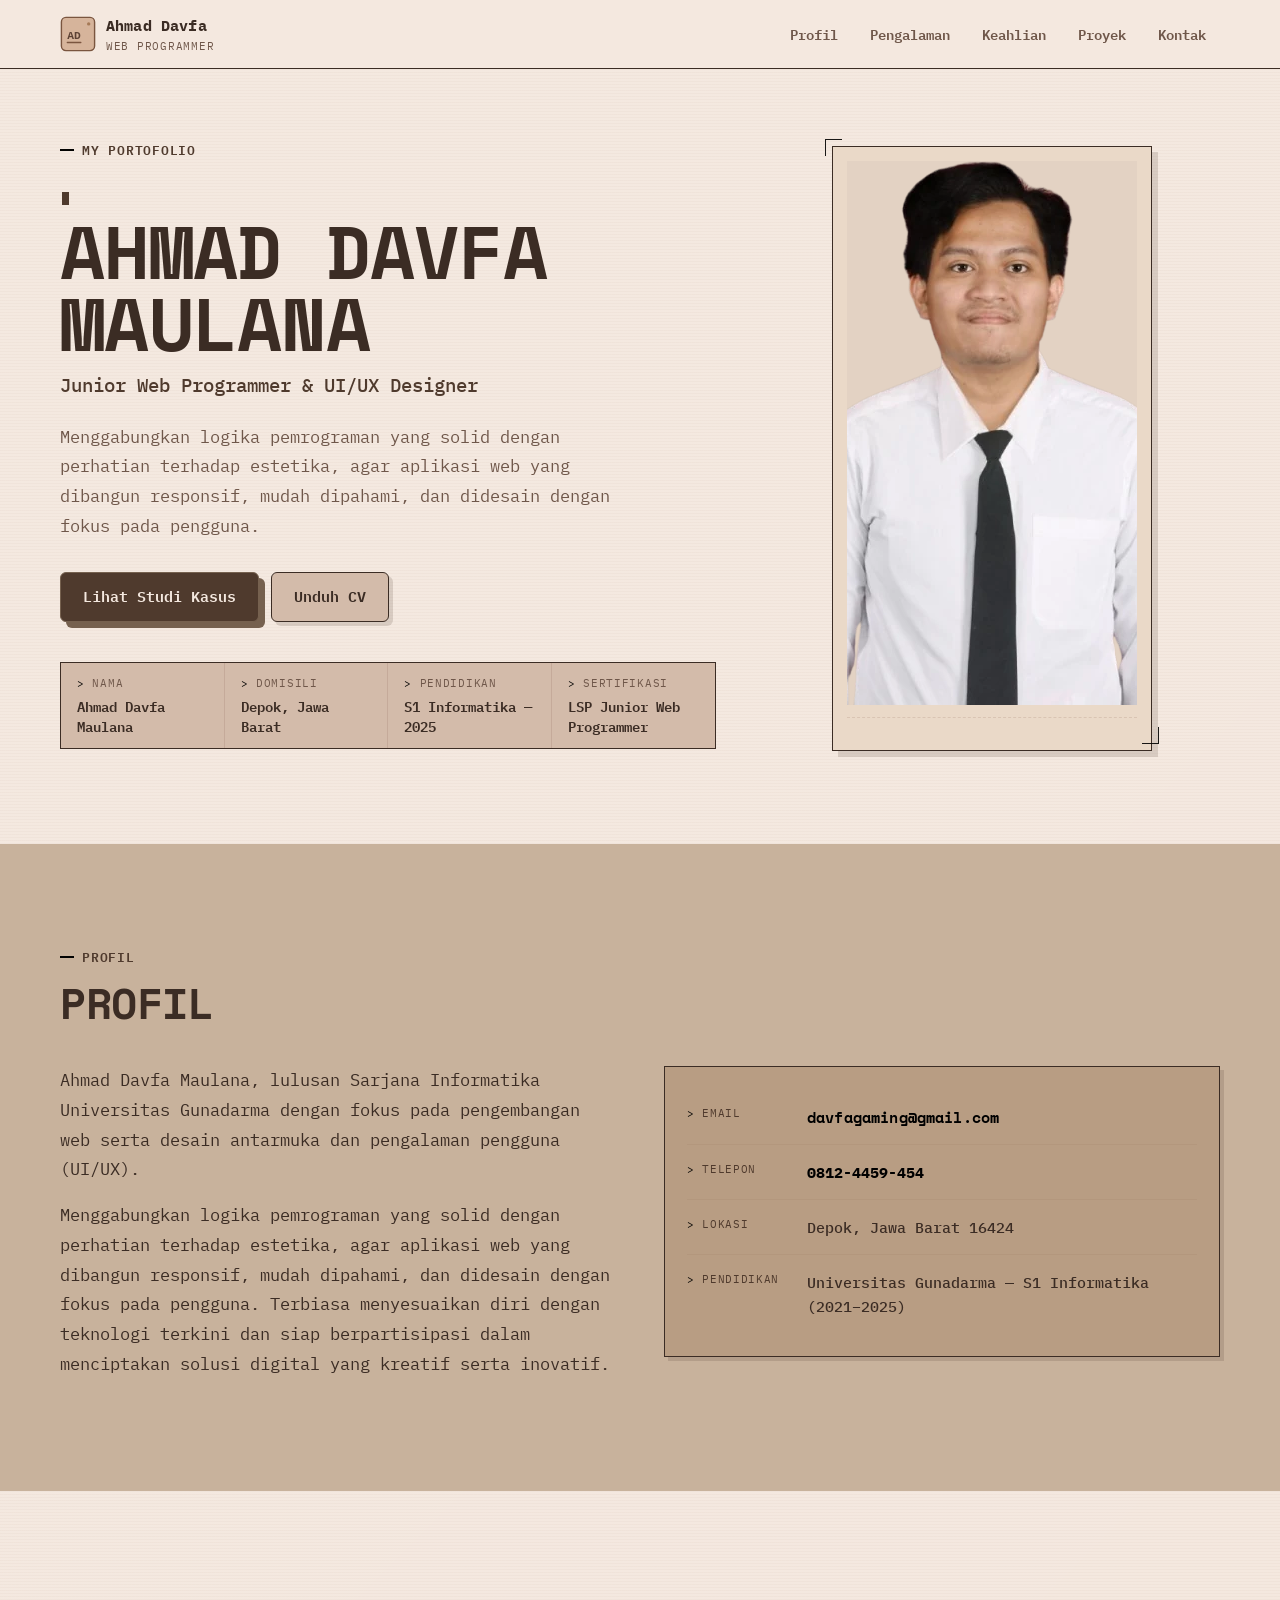
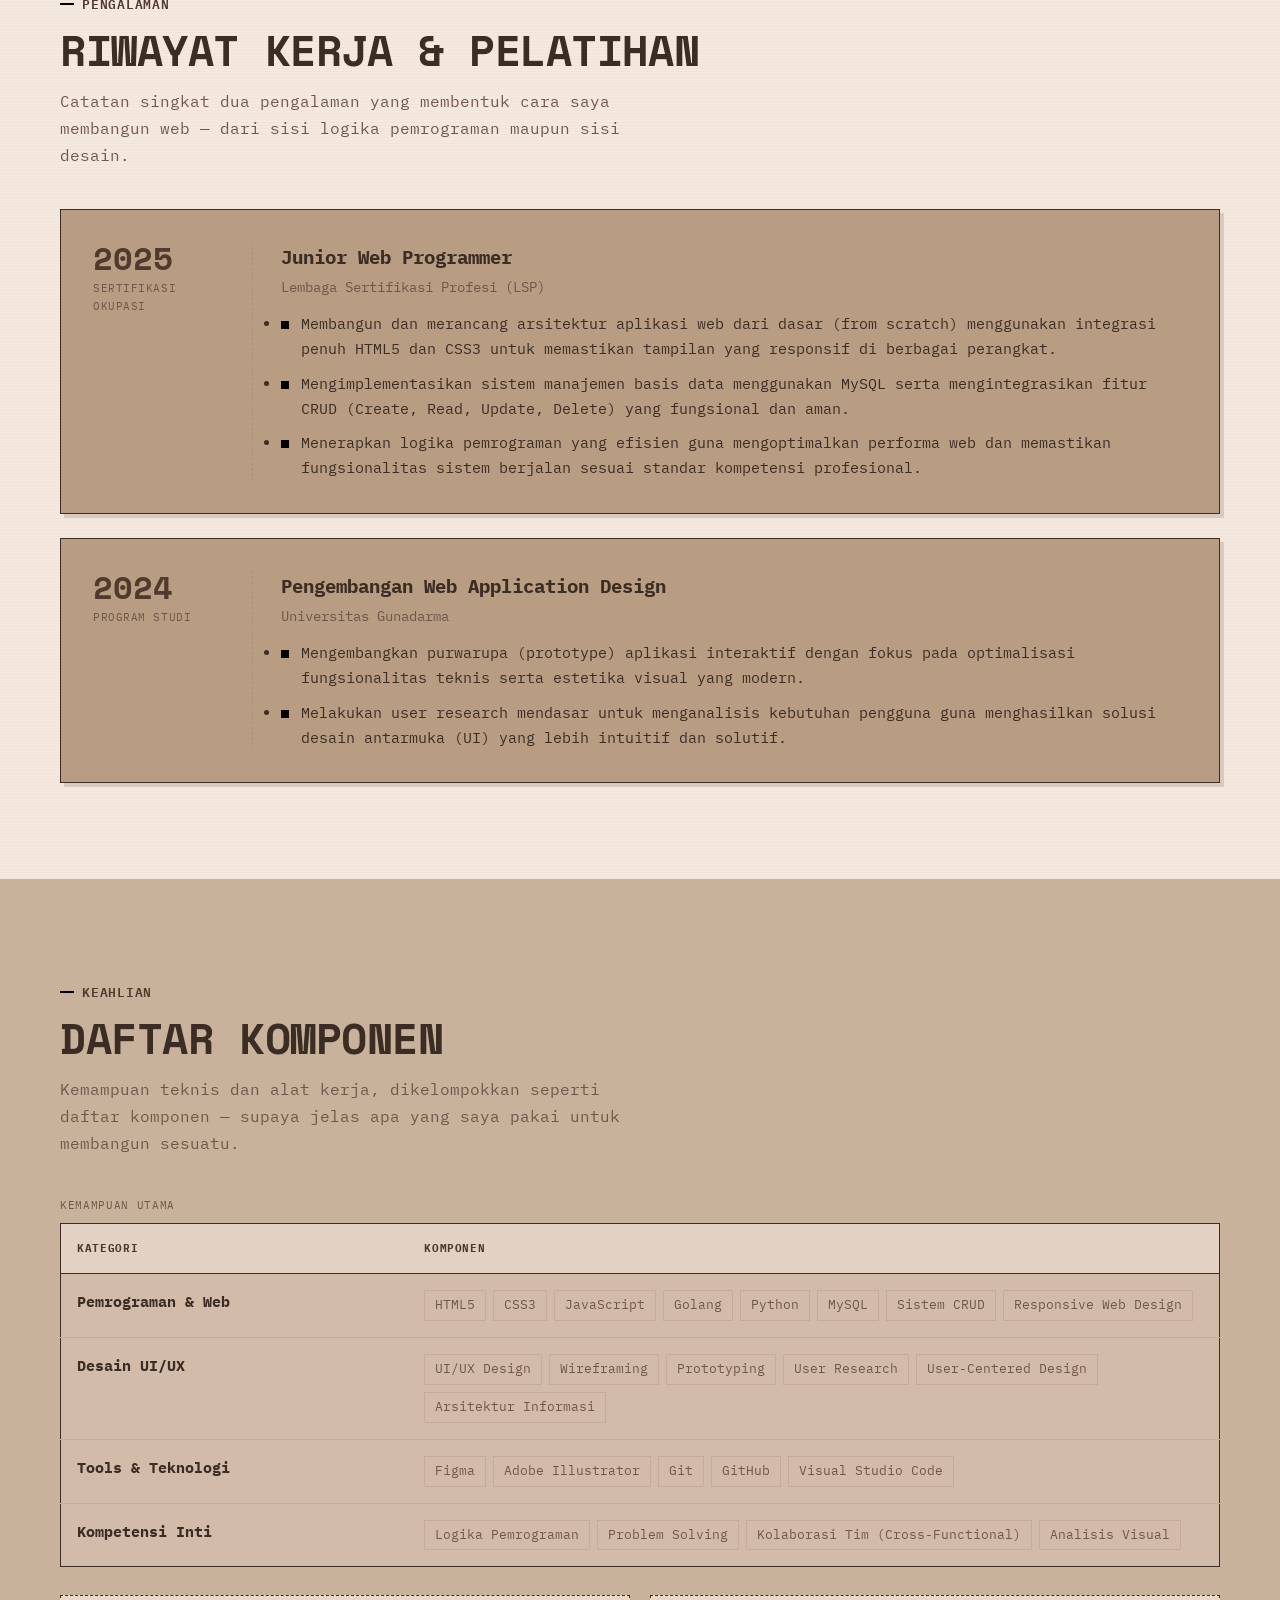
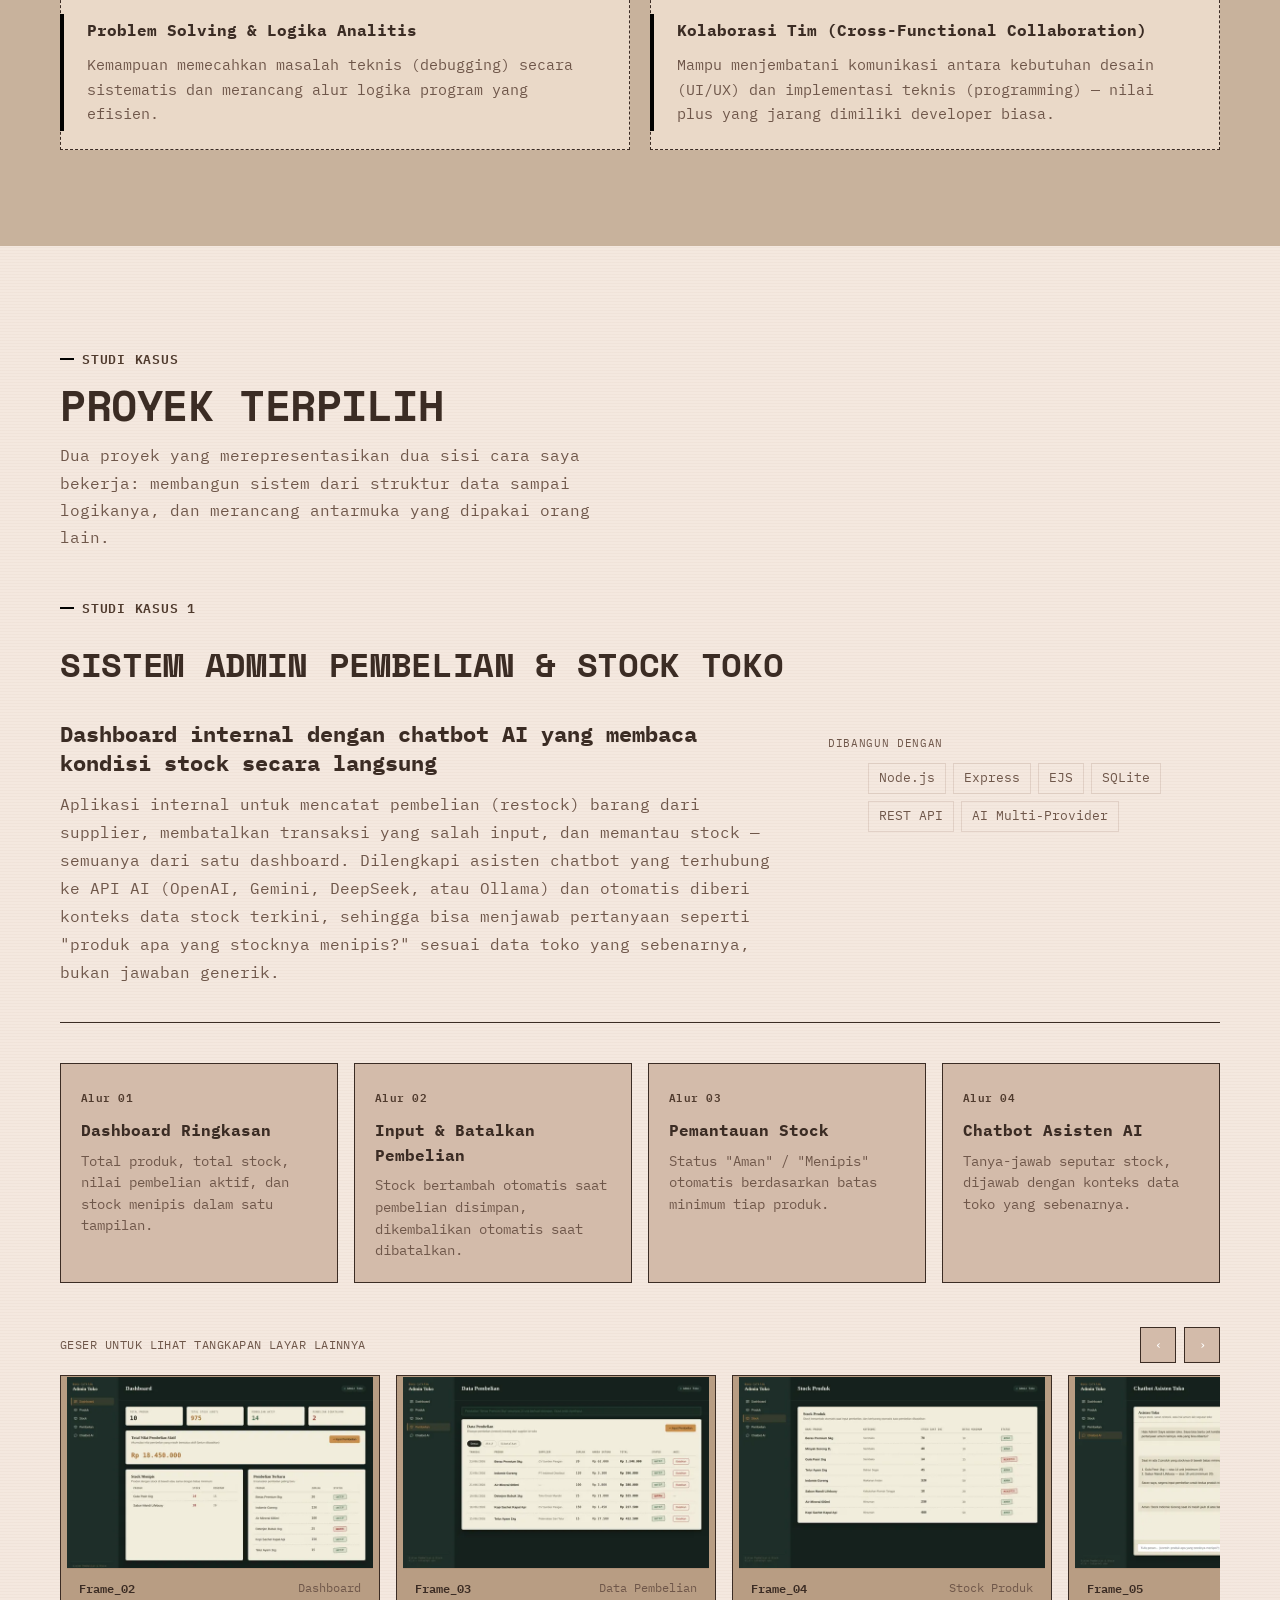
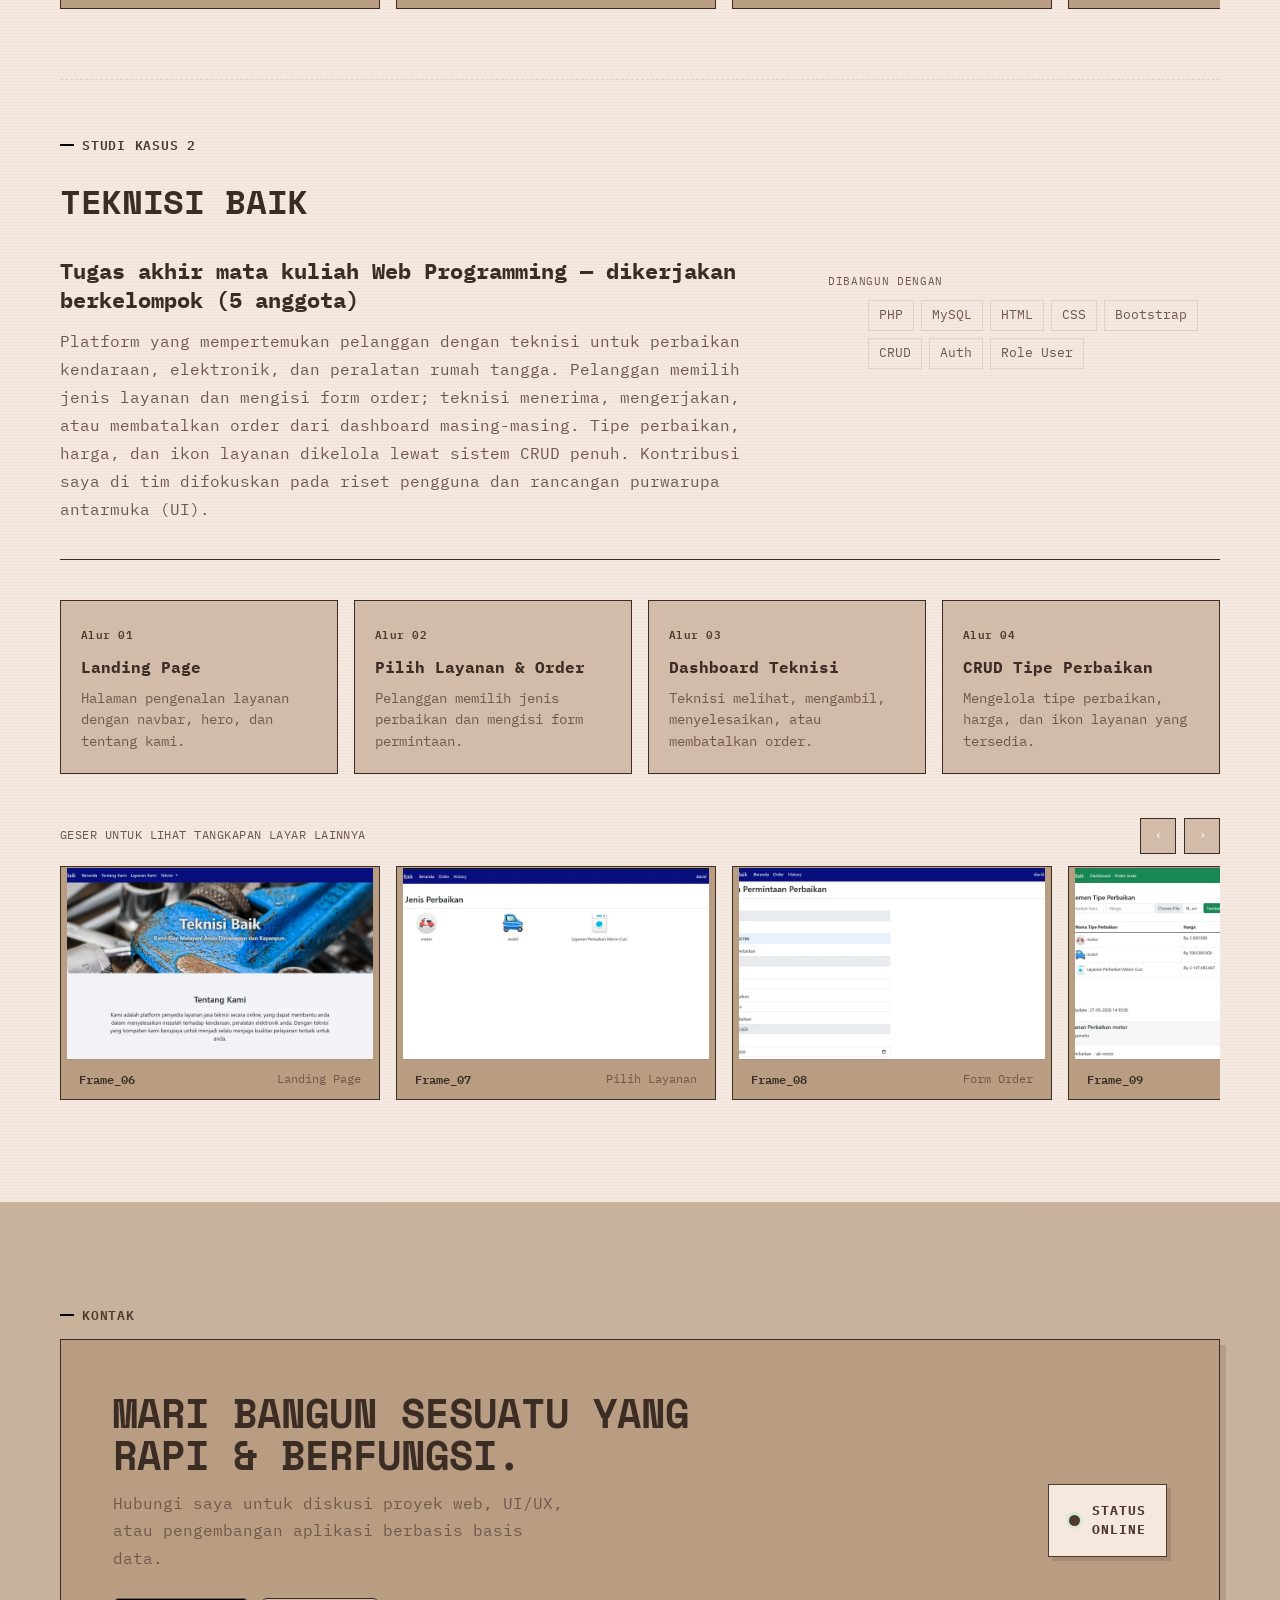
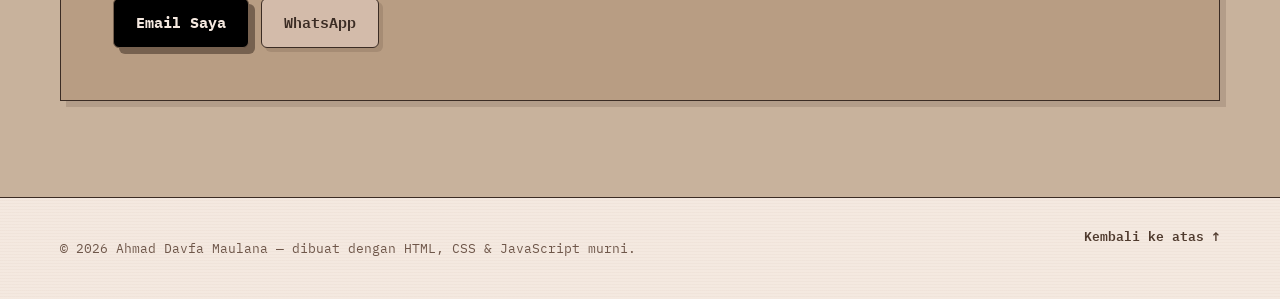
==== index.html @ efa482ff "Add files via upload" ====
<!doctype html>
<html lang="id">
<head>
<meta charset="utf-8">
<meta name="viewport" content="width=device-width, initial-scale=1, viewport-fit=cover">
<meta name="theme-color" content="#E3D2C3">
<meta name="description" content="Portofolio Ahmad Davfa Maulana — Junior Web Programmer & UI/UX Designer lulusan Universitas Gunadarma. Profil, pengalaman, keahlian, dan studi kasus proyek Teknisi Baik.">
<meta property="og:title" content="Ahmad Davfa Maulana — Junior Web Programmer & UI/UX Designer">
<meta property="og:description" content="Portofolio web: profil, pengalaman, keahlian, dan studi kasus proyek Teknisi Baik.">
<meta property="og:type" content="website">
<title>Ahmad Davfa Maulana — Junior Web Programmer &amp; UI/UX Designer</title>
<link rel="icon" href="assets/img/logo.svg" type="image/svg+xml">
<link rel="preconnect" href="https://fonts.googleapis.com">
<link rel="preconnect" href="https://fonts.gstatic.com" crossorigin>
<link href="https://fonts.googleapis.com/css2?family=Space+Mono:ital,wght@0,400;0,700;1,400;1,700&family=IBM+Plex+Mono:wght@400;500;600;700&display=swap" rel="stylesheet">
<link rel="stylesheet" href="assets/css/style.css">
</head>
<body>

<header class="site-header" id="top">
  <nav class="nav-shell" aria-label="Navigasi utama">
    <a class="brand" href="#top">
      <img src="assets/img/logo.svg" alt="" width="36" height="36">
      <span>Ahmad Davfa<small>Web Programmer</small></span>
    </a>

    <button class="nav-toggle" type="button" aria-label="Buka menu" aria-expanded="false" aria-controls="mainNav">
      <span></span><span></span><span></span>
    </button>

    <div class="nav-links" id="mainNav">
      <a href="#profil">Profil</a>
      <a href="#pengalaman">Pengalaman</a>
      <a href="#keahlian">Keahlian</a>
      <a href="#proyek">Proyek</a>
      <a href="#kontak">Kontak</a>
    </div>
  </nav>
</header>

<main>

  <!-- ============ HERO / SHEET 00 ============ -->
  <section class="hero section" id="beranda">
    <div class="container">
      <div class="hero-grid">
        <div class="hero-copy reveal">
          <p class="sheet-label">My Portofolio</p>
          <p class="terminal-line"><span class="cursor" aria-hidden="true"></span></p>
          <h1>Ahmad Davfa Maulana</h1>
          <span class="hero-role">Junior Web Programmer &amp; UI/UX Designer</span>

          <p class="hero-lead">
            Menggabungkan logika pemrograman yang solid dengan perhatian terhadap estetika,
            agar aplikasi web yang dibangun responsif, mudah dipahami, dan didesain dengan
            fokus pada pengguna.
          </p>

          <div class="hero-actions">
            <a class="btn btn-primary" href="#proyek">Lihat Studi Kasus</a>
            <a class="btn" href="assets/docs/Ahmad-Davfa-Maulana-CV.pdf" download="CV-Ahmad-Davfa-Maulana.pdf">Unduh CV</a>
          </div>

          <dl class="title-block">
            <div>
              <dt>Nama</dt>
              <dd>Ahmad Davfa Maulana</dd>
            </div>
            <div>
              <dt>Domisili</dt>
              <dd>Depok, Jawa Barat</dd>
            </div>
            <div>
              <dt>Pendidikan</dt>
              <dd>S1 Informatika — 2025</dd>
            </div>
            <div>
              <dt>Sertifikasi</dt>
              <dd>LSP Junior Web Programmer</dd>
            </div>
          </dl>
        </div>

        <div class="hero-plate reveal">
          <div class="plate-frame">
            <picture>
              <source srcset="assets/img/profile-ahmad-davfa.webp" type="image/webp">
              <img src="assets/img/profile-ahmad-davfa.png" alt="Foto Ahmad Davfa Maulana" width="411" height="544">
            </picture>
            <p class="plate-caption"><span></span><span></span></p>
          </div>
        </div>
      </div>
    </div>
  </section>

  <!-- ============ PROFIL / SHEET 01 ============ -->
  <section class="section section--alt" id="profil">
    <div class="container">
      <div class="section-head">
        <p class="sheet-label">Profil</p>
        <h2>Profil</h2>
      </div>

      <div class="profil-grid">
        <div class="profil-text reveal">
          <p>
            Ahmad Davfa Maulana, lulusan Sarjana Informatika Universitas Gunadarma dengan
            fokus pada pengembangan web serta desain antarmuka dan pengalaman pengguna
            (UI/UX).
          </p>
          <p>
            Menggabungkan logika pemrograman yang solid dengan perhatian terhadap estetika,
            agar aplikasi web yang dibangun responsif, mudah dipahami, dan didesain dengan
            fokus pada pengguna. Terbiasa menyesuaikan diri dengan teknologi terkini dan siap
            berpartisipasi dalam menciptakan solusi digital yang kreatif serta inovatif.
          </p>
        </div>

        <div class="fact-card reveal">
          <dl>
            <div class="fact-row">
              <dt>Email</dt>
              <dd><a class="contact-email" href="mailto:davfagaming@gmail.com">davfagaming@gmail.com</a></dd>
            </div>
            <div class="fact-row">
              <dt>Telepon</dt>
              <dd><a href="tel:+6208124459454">0812-4459-454</a></dd>
            </div>
            <div class="fact-row">
              <dt>Lokasi</dt>
              <dd>Depok, Jawa Barat 16424</dd>
            </div>
            <div class="fact-row">
              <dt>Pendidikan</dt>
              <dd>Universitas Gunadarma — S1 Informatika (2021–2025)</dd>
            </div>
          </dl>
        </div>
      </div>
    </div>
  </section>

  <!-- ============ PENGALAMAN / SHEET 02 ============ -->
  <section class="section" id="pengalaman">
    <div class="container">
      <div class="section-head">
        <p class="sheet-label">Pengalaman</p>
        <h2>Riwayat Kerja &amp; Pelatihan</h2>
        <p class="section-desc">Catatan singkat dua pengalaman yang membentuk cara saya membangun web — dari sisi logika pemrograman maupun sisi desain.</p>
      </div>

      <div class="log-list">
        <article class="log-card reveal">
          <div class="log-meta">
            <span class="log-year">2025</span>
            <span class="log-tag">Sertifikasi Okupasi</span>
          </div>
          <div class="log-body">
            <h3>Junior Web Programmer</h3>
            <span class="log-org">Lembaga Sertifikasi Profesi (LSP)</span>
            <ul>
              <li>Membangun dan merancang arsitektur aplikasi web dari dasar (from scratch) menggunakan integrasi penuh HTML5 dan CSS3 untuk memastikan tampilan yang responsif di berbagai perangkat.</li>
              <li>Mengimplementasikan sistem manajemen basis data menggunakan MySQL serta mengintegrasikan fitur CRUD (Create, Read, Update, Delete) yang fungsional dan aman.</li>
              <li>Menerapkan logika pemrograman yang efisien guna mengoptimalkan performa web dan memastikan fungsionalitas sistem berjalan sesuai standar kompetensi profesional.</li>
            </ul>
          </div>
        </article>

        <article class="log-card reveal">
          <div class="log-meta">
            <span class="log-year">2024</span>
            <span class="log-tag">Program Studi</span>
          </div>
          <div class="log-body">
            <h3>Pengembangan Web Application Design</h3>
            <span class="log-org">Universitas Gunadarma</span>
            <ul>
              <li>Mengembangkan purwarupa (prototype) aplikasi interaktif dengan fokus pada optimalisasi fungsionalitas teknis serta estetika visual yang modern.</li>
              <li>Melakukan user research mendasar untuk menganalisis kebutuhan pengguna guna menghasilkan solusi desain antarmuka (UI) yang lebih intuitif dan solutif.</li>
            </ul>
          </div>
        </article>
      </div>
    </div>
  </section>

  <!-- ============ KEAHLIAN / SHEET 03 ============ -->
  <section class="section section--alt" id="keahlian">
    <div class="container">
      <div class="section-head">
        <p class="sheet-label">Keahlian</p>
        <h2>Daftar Komponen</h2>
        <p class="section-desc">Kemampuan teknis dan alat kerja, dikelompokkan seperti daftar komponen — supaya jelas apa yang saya pakai untuk membangun sesuatu.</p>
      </div>

      <table class="parts-table reveal">
        <caption>Kemampuan Utama</caption>
        <thead>
          <tr><th scope="col">Kategori</th><th scope="col">Komponen</th></tr>
        </thead>
        <tbody>
          <tr>
            <th scope="row">Pemrograman &amp; Web</th>
            <td>
              <div class="tag-row">
                <span>HTML5</span><span>CSS3</span><span>JavaScript</span><span>Golang</span><span>Python</span><span>MySQL</span><span>Sistem CRUD</span><span>Responsive Web Design</span>
              </div>
            </td>
          </tr>
          <tr>
            <th scope="row">Desain UI/UX</th>
            <td>
              <div class="tag-row">
                <span>UI/UX Design</span><span>Wireframing</span><span>Prototyping</span><span>User Research</span><span>User-Centered Design</span><span>Arsitektur Informasi</span>
              </div>
            </td>
          </tr>
          <tr>
            <th scope="row">Tools &amp; Teknologi</th>
            <td>
              <div class="tag-row">
                <span>Figma</span><span>Adobe Illustrator</span><span>Git</span><span>GitHub</span><span>Visual Studio Code</span>
              </div>
            </td>
          </tr>
          <tr>
            <th scope="row">Kompetensi Inti</th>
            <td>
              <div class="tag-row">
                <span>Logika Pemrograman</span><span>Problem Solving</span><span>Kolaborasi Tim (Cross-Functional)</span><span>Analisis Visual</span>
              </div>
            </td>
          </tr>
        </tbody>
      </table>

      <div class="notes-grid">
        <div class="note-card reveal">
          <h3>Problem Solving &amp; Logika Analitis</h3>
          <p>Kemampuan memecahkan masalah teknis (debugging) secara sistematis dan merancang alur logika program yang efisien.</p>
        </div>
        <div class="note-card reveal">
          <h3>Kolaborasi Tim (Cross-Functional Collaboration)</h3>
          <p>Mampu menjembatani komunikasi antara kebutuhan desain (UI/UX) dan implementasi teknis (programming) — nilai plus yang jarang dimiliki developer biasa.</p>
        </div>
      </div>
    </div>
  </section>

  <!-- ============ PROYEK / SHEET 04–05 ============ -->
  <section class="section" id="proyek">
    <div class="container">
      <div class="section-head">
        <p class="sheet-label">Studi Kasus</p>
        <h2>Proyek Terpilih</h2>
        <p class="section-desc">Dua proyek yang merepresentasikan dua sisi cara saya bekerja: membangun sistem dari struktur data sampai logikanya, dan merancang antarmuka yang dipakai orang lain.</p>
      </div>

      <!-- ---- Studi Kasus 01: Sistem Admin Pembelian & Stock Toko ---- -->
      <div class="case-study">
        <p class="sheet-label">Studi Kasus 1</p>
        <h3 class="case-title reveal">Sistem Admin Pembelian &amp; Stock Toko</h3>

        <div class="case-intro reveal">
          <div>
            <h4>Dashboard internal dengan chatbot AI yang membaca kondisi stock secara langsung</h4>
            <p>
              Aplikasi internal untuk mencatat pembelian (restock) barang dari supplier,
              membatalkan transaksi yang salah input, dan memantau stock — semuanya dari satu
              dashboard. Dilengkapi asisten chatbot yang terhubung ke API AI (OpenAI, Gemini,
              DeepSeek, atau Ollama) dan otomatis diberi konteks data stock terkini, sehingga
              bisa menjawab pertanyaan seperti "produk apa yang stocknya menipis?" sesuai data
              toko yang sebenarnya, bukan jawaban generik.
            </p>
          </div>
          <div class="case-stack">
            <dl>
              <dt>Dibangun dengan</dt>
              <dd class="tag-row">
                <span>Node.js</span><span>Express</span><span>EJS</span><span>SQLite</span><span>REST API</span><span>AI Multi-Provider</span>
              </dd>
            </dl>
          </div>
        </div>

        <div class="flow-grid">
          <article class="flow-card reveal">
            <span>Alur 01</span>
            <h4>Dashboard Ringkasan</h4>
            <p>Total produk, total stock, nilai pembelian aktif, dan stock menipis dalam satu tampilan.</p>
          </article>
          <article class="flow-card reveal">
            <span>Alur 02</span>
            <h4>Input &amp; Batalkan Pembelian</h4>
            <p>Stock bertambah otomatis saat pembelian disimpan, dikembalikan otomatis saat dibatalkan.</p>
          </article>
          <article class="flow-card reveal">
            <span>Alur 03</span>
            <h4>Pemantauan Stock</h4>
            <p>Status "Aman" / "Menipis" otomatis berdasarkan batas minimum tiap produk.</p>
          </article>
          <article class="flow-card reveal">
            <span>Alur 04</span>
            <h4>Chatbot Asisten AI</h4>
            <p>Tanya-jawab seputar stock, dijawab dengan konteks data toko yang sebenarnya.</p>
          </article>
        </div>

        <div class="reel-wrap reveal">
          <div class="reel-hint">
            <span>Geser untuk lihat tangkapan layar lainnya</span>
            <span class="reel-arrows">
              <button type="button" data-dir="-1" aria-label="Sebelumnya">‹</button>
              <button type="button" data-dir="1" aria-label="Berikutnya">›</button>
            </span>
          </div>

          <div class="reel">
            <button class="reel-item" type="button" data-full="assets/img/projects/admintoko-dashboard.webp" data-title="Dashboard Admin Toko">
              <img src="assets/img/projects/admintoko-dashboard-thumb.webp" alt="Dashboard admin toko" loading="lazy">
              <figcaption><b>Frame_02</b><span>Dashboard</span></figcaption>
            </button>
            <button class="reel-item" type="button" data-full="assets/img/projects/admintoko-pembelian.webp" data-title="Data Pembelian">
              <img src="assets/img/projects/admintoko-pembelian-thumb.webp" alt="Data pembelian" loading="lazy">
              <figcaption><b>Frame_03</b><span>Data Pembelian</span></figcaption>
            </button>
            <button class="reel-item" type="button" data-full="assets/img/projects/admintoko-stock.webp" data-title="Stock Produk">
              <img src="assets/img/projects/admintoko-stock-thumb.webp" alt="Stock produk" loading="lazy">
              <figcaption><b>Frame_04</b><span>Stock Produk</span></figcaption>
            </button>
            <button class="reel-item" type="button" data-full="assets/img/projects/admintoko-chatbot.webp" data-title="Chatbot Asisten Toko">
              <img src="assets/img/projects/admintoko-chatbot-thumb.webp" alt="Chatbot asisten toko" loading="lazy">
              <figcaption><b>Frame_05</b><span>Chatbot AI</span></figcaption>
            </button>
          </div>
        </div>
      </div>

      <!-- ---- Studi Kasus 02: Teknisi Baik ---- -->
      <div class="case-study">
        <p class="sheet-label">Studi Kasus 2</p>
        <h3 class="case-title reveal">Teknisi Baik</h3>

        <div class="case-intro reveal">
          <div>
            <h4>Tugas akhir mata kuliah Web Programming — dikerjakan berkelompok (5 anggota)</h4>
            <p>
              Platform yang mempertemukan pelanggan dengan teknisi untuk perbaikan kendaraan,
              elektronik, dan peralatan rumah tangga. Pelanggan memilih jenis layanan dan
              mengisi form order; teknisi menerima, mengerjakan, atau membatalkan order dari
              dashboard masing-masing. Tipe perbaikan, harga, dan ikon layanan dikelola lewat
              sistem CRUD penuh. Kontribusi saya di tim difokuskan pada riset pengguna dan
              rancangan purwarupa antarmuka (UI).
            </p>
          </div>
          <div class="case-stack">
            <dl>
              <dt>Dibangun dengan</dt>
              <dd class="tag-row">
                <span>PHP</span><span>MySQL</span><span>HTML</span><span>CSS</span><span>Bootstrap</span><span>CRUD</span><span>Auth</span><span>Role User</span>
              </dd>
            </dl>
          </div>
        </div>

        <div class="flow-grid">
          <article class="flow-card reveal">
            <span>Alur 01</span>
            <h4>Landing Page</h4>
            <p>Halaman pengenalan layanan dengan navbar, hero, dan tentang kami.</p>
          </article>
          <article class="flow-card reveal">
            <span>Alur 02</span>
            <h4>Pilih Layanan &amp; Order</h4>
            <p>Pelanggan memilih jenis perbaikan dan mengisi form permintaan.</p>
          </article>
          <article class="flow-card reveal">
            <span>Alur 03</span>
            <h4>Dashboard Teknisi</h4>
            <p>Teknisi melihat, mengambil, menyelesaikan, atau membatalkan order.</p>
          </article>
          <article class="flow-card reveal">
            <span>Alur 04</span>
            <h4>CRUD Tipe Perbaikan</h4>
            <p>Mengelola tipe perbaikan, harga, dan ikon layanan yang tersedia.</p>
          </article>
        </div>

        <div class="reel-wrap reveal">
          <div class="reel-hint">
            <span>Geser untuk lihat tangkapan layar lainnya</span>
            <span class="reel-arrows">
              <button type="button" data-dir="-1" aria-label="Sebelumnya">‹</button>
              <button type="button" data-dir="1" aria-label="Berikutnya">›</button>
            </span>
          </div>

          <div class="reel">
            <button class="reel-item" type="button" data-full="assets/img/projects/teknisi-baik-landing.webp" data-title="Landing Page Teknisi Baik">
              <img src="assets/img/projects/teknisi-baik-landing-thumb.webp" alt="Landing page Teknisi Baik" loading="lazy">
              <figcaption><b>Frame_06</b><span>Landing Page</span></figcaption>
            </button>
            <button class="reel-item" type="button" data-full="assets/img/projects/teknisi-baik-pilih-layanan.webp" data-title="Pemilihan Jenis Perbaikan">
              <img src="assets/img/projects/teknisi-baik-pilih-layanan-thumb.webp" alt="Halaman pilih jenis perbaikan" loading="lazy">
              <figcaption><b>Frame_07</b><span>Pilih Layanan</span></figcaption>
            </button>
            <button class="reel-item" type="button" data-full="assets/img/projects/teknisi-baik-form-order.webp" data-title="Form Permintaan Perbaikan">
              <img src="assets/img/projects/teknisi-baik-form-order-thumb.webp" alt="Form permintaan perbaikan" loading="lazy">
              <figcaption><b>Frame_08</b><span>Form Order</span></figcaption>
            </button>
            <button class="reel-item" type="button" data-full="assets/img/projects/teknisi-baik-dashboard-teknisi.webp" data-title="Dashboard Teknisi & Order Masuk">
              <img src="assets/img/projects/teknisi-baik-dashboard-teknisi-thumb.webp" alt="Dashboard teknisi" loading="lazy">
              <figcaption><b>Frame_09</b><span>Dashboard</span></figcaption>
            </button>
            <button class="reel-item" type="button" data-full="assets/img/projects/teknisi-baik-manajemen-tipe.webp" data-title="Manajemen Tipe Perbaikan">
              <img src="assets/img/projects/teknisi-baik-manajemen-tipe-thumb.webp" alt="Manajemen tipe perbaikan" loading="lazy">
              <figcaption><b>Frame_10</b><span>CRUD Tipe</span></figcaption>
            </button>
            <button class="reel-item" type="button" data-full="assets/img/projects/teknisi-baik-detail-order.webp" data-title="Detail Order Teknisi">
              <img src="assets/img/projects/teknisi-baik-detail-order-thumb.webp" alt="Detail order teknisi" loading="lazy">
              <figcaption><b>Frame_11</b><span>Detail Order</span></figcaption>
            </button>
          </div>
        </div>
      </div>
    </div>
  </section>

  <!-- ============ KONTAK / SHEET 06 ============ -->
  <section class="section section--alt" id="kontak">
    <div class="container">
      <p class="sheet-label">Kontak</p>

      <div class="contact-card reveal">
        <div>
          <h2>Mari bangun sesuatu yang rapi &amp; berfungsi.</h2>
          <p>Hubungi saya untuk diskusi proyek web, UI/UX, atau pengembangan aplikasi berbasis basis data.</p>
          <div class="contact-actions">
            <a class="btn btn-primary" href="mailto:davfagaming@gmail.com?subject=Diskusi%20Proyek%20Website">Email Saya</a>
            <a class="btn" href="https://wa.me/628124459454" target="_blank" rel="noopener">WhatsApp</a>
          </div>
        </div>
        <div class="status-panel" aria-hidden="true">
          <span class="status-led"></span>
          <span class="status-text">STATUS<br>ONLINE</span>
        </div>
      </div>
    </div>
  </section>

</main>

<footer class="footer">
  <div class="container footer-inner">
    <p>© <span id="year"></span> Ahmad Davfa Maulana — dibuat dengan HTML, CSS &amp; JavaScript murni.</p>
    <a href="#top">Kembali ke atas ↑</a>
  </div>
</footer>

<div class="lightbox" id="lightbox" role="dialog" aria-modal="true" aria-label="Pratinjau tangkapan layar" hidden>
  <button class="lightbox-close" type="button" aria-label="Tutup">×</button>
  <figure>
    <img src="" alt="">
    <figcaption></figcaption>
  </figure>
  <div class="lightbox-bar">
    <button type="button" data-dir="-1" aria-label="Sebelumnya">‹</button>
    <button type="button" data-dir="1" aria-label="Berikutnya">›</button>
  </div>
</div>

<script src="assets/js/main.js"></script>
</body>
</html>
---- assets/css/style.css ----
/* =========================================================
   AHMAD DAVFA MAULANA — PORTFOLIO
   Konsep: "Konsol Terminal" — retro-futurism ala layar komputer
   & mission-control era 70–80an. Monokrom phosphor, monospace,
   datar, tanpa blur/glow berlebihan, tanpa gradient pelangi.
   ========================================================= */

:root {
  color-scheme: dark;

  /* -- Palette: hangat dan natural -------------------------- */
  --paper:      #F4E8DF;   /* dasar halaman, kertas krem lebih soft */
  --paper-soft: #FBF3EE;   /* layer terang, kontras lembut */
  --paper-deep: #E3D2C3;   /* panel/section, beige lembut yang lebih tenang */
  --paper-dark: #C8B29C;   /* area gelap hangat */
  --card:       #D3BBAA;   /* panel/kartu, kayu muda hangat */
  --card-light: #EAD9C8;   /* kartu terang */
  --card-dark:  #B89D83;   /* kartu gelap */
  --ink:        #3B2C24;   /* teks utama, cokelat tua dengan kontras lebih baik */
  --ink-soft:   #6F574A;   /* teks sekunder, cokelat lembut tapi jelas */
  --ink-muted:  #8D6F62;   /* teks pendukung */
  --accent-bright: #000000; /* warna aksen hangat untuk teks penting */
  --line:       rgba(113, 74, 54, 0.14);   /* garis tipis kayu */
  --line-soft:  rgba(113, 74, 54, 0.08);
  --blue:       #4f3a2d;   /* aksen utama: terracotta lembut */
  --blue-deep:  #76614F;
  --signal:     #020201;   /* aksen sekunder: amber natural */
  --shadow-col: rgba(72, 52, 42, 0.16);   /* bayangan lembut */
  --overlay-fg: #F3E7DE;   /* overlay terang */

  /* -- Tipografi -------------------------------------------- */
  --f-display: "Space Mono", "IBM Plex Mono", "Courier New", monospace;
  --f-body: "IBM Plex Mono", "SF Mono", "Courier New", monospace;
  --f-mono: "IBM Plex Mono", "SF Mono", "Courier New", monospace;

  --container: 1160px;
  --radius-sm: 6px;
  --radius: 14px;
  --shadow-flat: 6px 6px 0 0 var(--shadow-col);
  --shadow-flat-sm: 4px 4px 0 0 var(--shadow-col);
}

/* -- Reset --------------------------------------------------- */
* { box-sizing: border-box; }

html {
  scroll-behavior: smooth;
  -webkit-text-size-adjust: 100%;
}

body {
  margin: 0;
  min-height: 100vh;
  min-height: 100dvh;
  background: var(--paper);
  color: var(--ink);
  font-family: var(--f-body);
  font-size: 15.5px;
  line-height: 1.6;
  -webkit-font-smoothing: antialiased;
  text-rendering: optimizeLegibility;
  overflow-x: hidden;
  background-image:
    repeating-linear-gradient(180deg, rgba(122,77,48,0.03) 0px, rgba(122,77,48,0.03) 1px, transparent 1px, transparent 3px),
    linear-gradient(135deg, rgba(255,255,255,0.04) 0%, rgba(255,255,255,0) 55%, rgba(255,255,255,0.04) 100%);
}

body.no-scroll { overflow: hidden; }

img { max-width: 100%; display: block; }

a { color: inherit; text-decoration: none; }

button, a { -webkit-tap-highlight-color: transparent; }

button { font: inherit; background: none; border: 0; cursor: pointer; }

ul { margin: 0; padding: 0; }

/* Blinking terminal cursor, used sparingly */
.cursor::after,
.cursor {
  display: inline-block;
  width: .55em;
  height: 1em;
  margin-left: 2px;
  background: var(--blue);
  vertical-align: -2px;
  animation: blink 1.1s steps(1) infinite;
}

@keyframes blink { 50% { opacity: 0; } }

.terminal-line {
  margin: 14px 0 0;
  font-family: var(--f-mono);
  font-size: 13.5px;
  color: var(--ink-soft);
  letter-spacing: .01em;
}

.container {
  width: min(var(--container), calc(100% - 40px));
  margin-inline: auto;
}

.section { padding: 64px 0; position: relative; }
.section--alt { background: var(--paper-dark); }

@media (min-width: 760px) {
  .section { padding: 96px 0; }
}

/* -- Eyebrow / module label ------------------------------------ */
.sheet-label {
  display: inline-flex;
  align-items: center;
  gap: 8px;
  margin: 0 0 14px;
  font-family: var(--f-mono);
  font-size: 12.5px;
  font-weight: 600;
  letter-spacing: .06em;
  text-transform: uppercase;
  color: var(--blue);
}

.sheet-label::before {
  content: "";
  width: 14px;
  height: 2px;
  background: var(--signal);
}

.section-head { max-width: 680px; margin: 0 0 40px; }

.section-head h2 {
  margin: 0;
  font-family: var(--f-display);
  font-weight: 700;
  letter-spacing: -.01em;
  line-height: 1.05;
  font-size: clamp(1.9rem, 4.6vw, 2.7rem);
  text-transform: uppercase;
}

.section-desc {
  margin: 14px 0 0;
  color: var(--ink-soft);
  font-size: 16px;
  line-height: 1.7;
  max-width: 58ch;
}

/* =========================================================
   HEADER / NAV
   ========================================================= */
.site-header {
  position: sticky;
  top: 0;
  z-index: 40;
  background: var(--paper);
  border-bottom: 1.5px solid var(--ink);
  padding-top: env(safe-area-inset-top);
}

.nav-shell {
  width: min(var(--container), calc(100% - 32px));
  margin-inline: auto;
  display: flex;
  align-items: center;
  justify-content: space-between;
  gap: 16px;
  min-height: 68px;
}

.brand {
  display: inline-flex;
  align-items: center;
  gap: 10px;
  font-family: var(--f-mono);
  font-weight: 700;
  font-size: 15px;
  letter-spacing: .01em;
}

.brand img { width: 36px; height: 36px; flex-shrink: 0; }

.brand small {
  display: block;
  font-weight: 400;
  font-size: 10.5px;
  letter-spacing: .07em;
  color: var(--ink-soft);
  text-transform: uppercase;
}

.nav-toggle {
  display: grid;
  width: 44px;
  height: 44px;
  place-items: center;
  border: 1.5px solid var(--ink);
  border-radius: var(--radius-sm);
  background: var(--card);
}

.nav-toggle span {
  display: block;
  width: 18px;
  height: 2px;
  margin: 2.5px auto;
  background: var(--ink);
  transition: transform .2s ease, opacity .2s ease;
}

.nav-toggle[aria-expanded="true"] span:nth-child(1) { transform: translateY(4.5px) rotate(45deg); }
.nav-toggle[aria-expanded="true"] span:nth-child(2) { opacity: 0; }
.nav-toggle[aria-expanded="true"] span:nth-child(3) { transform: translateY(-4.5px) rotate(-45deg); }

.nav-links {
  display: none;
  position: absolute;
  left: 0;
  right: 0;
  top: 100%;
  flex-direction: column;
  background: var(--paper);
  border-bottom: 1.5px solid var(--ink);
  padding: 8px 16px 16px;
}

.nav-links.open { display: flex; }

.nav-links a {
  padding: 13px 6px;
  font-family: var(--f-mono);
  font-size: 14px;
  font-weight: 600;
  color: var(--ink-soft);
  border-bottom: 1px solid var(--line-soft);
}

.nav-links a:last-child { border-bottom: 0; }

.nav-links a.active,
.nav-links a:hover { color: var(--blue); }

@media (min-width: 860px) {
  .nav-toggle { display: none; }

  .nav-links {
    display: flex;
    position: static;
    flex-direction: row;
    background: none;
    border-bottom: 0;
    padding: 0;
    gap: 4px;
  }

  .nav-links a {
    padding: 8px 14px;
    border-bottom: 0;
    border-radius: var(--radius-sm);
  }

  .nav-links a.active,
  .nav-links a:hover { background: var(--ink); color: var(--paper); }
}

/* =========================================================
   BUTTONS
   ========================================================= */
.btn {
  display: inline-flex;
  align-items: center;
  justify-content: center;
  gap: 8px;
  min-height: 50px;
  padding: 0 22px;
  border: 1.5px solid var(--ink);
  border-radius: var(--radius-sm);
  font-family: var(--f-mono);
  font-weight: 600;
  font-size: 14.5px;
  white-space: nowrap;
  background: var(--card);
  color: var(--ink);
  box-shadow: var(--shadow-flat-sm);
  transition: transform .15s ease, box-shadow .15s ease;
}

.btn:hover {
  transform: translate(-2px, -2px);
  box-shadow: 8px 8px 0 0 var(--ink);
}

.btn:active { transform: translate(0, 0); box-shadow: 2px 2px 0 0 var(--ink); }

.btn-primary { background: var(--blue); color: var(--paper); border-color: var(--blue-deep); box-shadow: 6px 6px 0 0 var(--blue-deep); }
.btn-primary:hover { box-shadow: 8px 8px 0 0 var(--blue-deep); }
.btn-primary:active { box-shadow: 2px 2px 0 0 var(--blue-deep); }

@media (hover: none) {
  .btn:hover { transform: none; box-shadow: var(--shadow-flat-sm); }
  .btn-primary:hover { box-shadow: 6px 6px 0 0 var(--blue-deep); }
}

/* =========================================================
   HERO
   ========================================================= */
.hero { padding: 40px 0 60px; overflow: hidden; }

@media (min-width: 760px) { .hero { padding: 64px 0 80px; } }

.hero-grid {
  display: grid;
  gap: 40px;
  align-items: start;
}

@media (min-width: 900px) {
  .hero-grid { grid-template-columns: 1.18fr .82fr; gap: 48px; align-items: center; }
}

.hero-copy h1 {
  margin: 6px 0 0;
  font-family: var(--f-display);
  font-weight: 700;
  text-transform: uppercase;
  letter-spacing: -.01em;
  line-height: .98;
  font-size: clamp(2.6rem, 11vw, 4.6rem);
  color: var(--ink);
}

.hero-role {
  display: block;
  margin-top: 10px;
  font-family: var(--f-mono);
  font-weight: 500;
  font-size: clamp(1rem, 2.6vw, 1.2rem);
  color: var(--blue);
}

.hero-lead {
  max-width: 56ch;
  margin: 22px 0 0;
  color: var(--ink-soft);
  font-size: 17px;
  line-height: 1.75;
}

.hero-actions { display: flex; flex-wrap: wrap; gap: 12px; margin-top: 30px; }

/* Title-block: meta fields styled like a drawing title block */
.title-block {
  margin-top: 40px;
  display: grid;
  grid-template-columns: repeat(2, 1fr);
  border: 1.5px solid var(--ink);
  background: var(--card);
}

@media (min-width: 540px) {
  .title-block { grid-template-columns: repeat(4, 1fr); }
}

.title-block div {
  padding: 12px 16px;
  border-right: 1px solid var(--line);
  border-top: 1px solid var(--line);
}

.title-block div:nth-child(odd) { border-right: 1px solid var(--line); }
.title-block div:nth-child(-n+2) { border-top: 0; }

@media (min-width: 540px) {
  .title-block div:nth-child(-n+4) { border-top: 0; }
  .title-block div:nth-last-child(1) { border-right: 0; }
}

.title-block div:nth-child(2n) { border-right: 0; }

@media (min-width: 540px) {
  .title-block div:nth-child(2n) { border-right: 1px solid var(--line); }
  .title-block div:nth-child(4n) { border-right: 0; }
}

.title-block dt {
  font-family: var(--f-mono);
  font-size: 10.5px;
  letter-spacing: .07em;
  text-transform: uppercase;
  color: var(--ink-soft);
  margin: 0 0 5px;
}

.title-block dt::before { content: "> "; color: var(--signal); }

.title-block dd {
  margin: 0;
  font-size: 14px;
  font-weight: 600;
  line-height: 1.4;
}

/* Photo plate */
.hero-plate { position: relative; max-width: 320px; margin-inline: auto; }

@media (min-width: 900px) { .hero-plate { margin-inline: 0 0 0 auto; } }

.plate-frame {
  position: relative;
  border: 1.5px solid var(--ink);
  background: var(--card-light);
  box-shadow: var(--shadow-flat);
  padding: 14px 14px 0;
}

.plate-frame img {
  width: 100%;
  aspect-ratio: 411 / 544;
  object-fit: cover;
  background: var(--paper-deep);
}

.plate-caption {
  display: flex;
  justify-content: space-between;
  align-items: center;
  padding: 10px 0;
  margin-top: 12px;
  border-top: 1px dashed var(--line);
  font-family: var(--f-mono);
  font-size: 11.5px;
  letter-spacing: .04em;
  color: var(--ink-soft);
  text-transform: uppercase;
}

.plate-frame::before,
.plate-frame::after {
  content: "";
  position: absolute;
  width: 16px;
  height: 16px;
  border: 1.5px solid var(--signal);
  opacity: .9;
}

.plate-frame::before { top: -8px; left: -8px; border-right: 0; border-bottom: 0; }
.plate-frame::after { bottom: 6px; right: -8px; border-left: 0; border-top: 0; }

/* =========================================================
   PROFIL
   ========================================================= */
.profil-grid { display: grid; gap: 32px; }

@media (min-width: 860px) {
  .profil-grid { grid-template-columns: 1fr 1fr; gap: 48px; align-items: start; }
}

.profil-text p {
  margin: 0 0 16px;
  font-size: 16.5px;
  line-height: 1.8;
  color: var(--ink);
}

.fact-card {
  border: 1.5px solid var(--ink);
  background: var(--card-dark);
  box-shadow: var(--shadow-flat-sm);
  padding: 22px;
}

.fact-card dl { display: grid; gap: 16px; }

.fact-card .fact-row {
  display: grid;
  grid-template-columns: 110px 1fr;
  gap: 10px;
  padding-bottom: 14px;
  border-bottom: 1px solid var(--line-soft);
}

.fact-card .fact-row:last-child { border-bottom: 0; padding-bottom: 0; }

.fact-card dt {
  font-family: var(--f-mono);
  font-size: 11px;
  letter-spacing: .06em;
  text-transform: uppercase;
  color: var(--blue);
}

.fact-card dt::before { content: "> "; color: var(--signal); }

.fact-card dd { margin: 0; font-size: 15px; font-weight: 500; }

.fact-card dd a { color: var(--accent-bright); font-weight: 700; }
.fact-card dd a:hover { color: var(--ink); text-decoration: underline; }

/* Email-specific styling: warm accent and bold */
.contact-email { font-family: var(--f-display); color: var(--accent-bright); font-weight: 800; letter-spacing: 0.01em; }

/* Make primary action button stand out more if it contains mailto (warm accent) */
.btn-primary[href^="mailto:"] { background: var(--accent-bright); border-color: var(--blue-deep); color: var(--paper); font-weight: 700; }

/* =========================================================
   PENGALAMAN
   ========================================================= */
.log-list { display: grid; gap: 24px; }

.log-card {
  border: 1.5px solid var(--ink);
  background: var(--card-dark);
  box-shadow: var(--shadow-flat-sm);
  padding: 26px;
  display: grid;
  gap: 16px;
}

@media (min-width: 760px) {
  .log-card { grid-template-columns: 160px 1fr; gap: 28px; padding: 32px; }
}

.log-meta { display: flex; flex-direction: row; gap: 10px; align-items: baseline; }

@media (min-width: 760px) {
  .log-meta { flex-direction: column; gap: 6px; border-right: 1px dashed var(--line); padding-right: 24px; }
}

.log-year {
  font-family: var(--f-display);
  font-size: 2rem;
  font-weight: 700;
  color: var(--blue);
  line-height: 1;
}

.log-tag {
  font-family: var(--f-mono);
  font-size: 11px;
  letter-spacing: .05em;
  text-transform: uppercase;
  color: var(--ink-soft);
}

.log-body h3 {
  margin: 0 0 4px;
  font-size: 1.2rem;
  font-weight: 700;
}

.log-body .log-org {
  display: block;
  margin: 0 0 14px;
  font-size: 13.5px;
  color: var(--ink-soft);
}

.log-body ul { display: grid; gap: 10px; }

.log-body li {
  position: relative;
  padding-left: 20px;
  font-size: 15px;
  line-height: 1.65;
  color: var(--ink);
}

.log-body li::before {
  content: "";
  position: absolute;
  left: 0;
  top: 9px;
  width: 8px;
  height: 8px;
  background: var(--signal);
}

/* =========================================================
   KEAHLIAN
   ========================================================= */
.parts-table {
  width: 100%;
  border: 1.5px solid var(--ink);
  border-collapse: collapse;
  background: var(--card);
  font-size: 14.5px;
}

.parts-table caption {
  text-align: left;
  font-family: var(--f-mono);
  font-size: 11px;
  letter-spacing: .06em;
  text-transform: uppercase;
  color: var(--ink-soft);
  padding: 0 0 8px;
}

.parts-table th,
.parts-table td {
  border-bottom: 1px solid var(--line);
  padding: 16px;
  text-align: left;
  vertical-align: top;
}

.parts-table thead th {
  font-family: var(--f-mono);
  font-size: 11px;
  letter-spacing: .06em;
  text-transform: uppercase;
  color: var(--blue);
  background: var(--paper-deep);
  border-bottom: 1.5px solid var(--ink);
}

.parts-table tbody tr:last-child th,
.parts-table tbody tr:last-child td { border-bottom: 0; }

.parts-table th[scope="row"] { font-weight: 700; width: 30%; white-space: normal; }

.tag-row { display: flex; flex-wrap: wrap; gap: 7px; }

.tag-row span {
  border: 1px solid var(--line);
  padding: 4px 10px;
  font-size: 13px;
  font-family: var(--f-mono);
  color: var(--ink-soft);
}

@media (max-width: 640px) {
  .parts-table thead { display: none; }
  .parts-table, .parts-table tbody, .parts-table tr, .parts-table th, .parts-table td { display: block; width: 100%; }
  .parts-table tr { padding: 16px; border-bottom: 1px solid var(--line); }
  .parts-table tbody tr:last-child { border-bottom: 0; }
  .parts-table th[scope="row"] { padding: 0 0 10px; border-bottom: 0; }
  .parts-table td { padding: 0; border-bottom: 0; }
}

.notes-grid {
  margin-top: 28px;
  display: grid;
  gap: 20px;
}

@media (min-width: 700px) { .notes-grid { grid-template-columns: 1fr 1fr; } }

.note-card {
  position: relative;
  border: 1.5px dashed var(--ink);
  padding: 22px 22px 22px 26px;
  background: var(--card-light);
}

.note-card::before {
  content: "";
  position: absolute;
  left: -1.5px;
  top: 18px;
  bottom: 18px;
  width: 4px;
  background: var(--signal);
}

.note-card h3 {
  margin: 0 0 10px;
  font-size: 15.5px;
  font-weight: 700;
}

.note-card p { margin: 0; font-size: 14.5px; line-height: 1.7; color: var(--ink-soft); }

/* =========================================================
   PROYEK
   ========================================================= */
.case-study { margin-bottom: 64px; }
.case-study:last-child { margin-bottom: 0; }

.case-study + .case-study {
  padding-top: 48px;
  border-top: 1.5px dashed var(--line);
}

.case-title {
  margin: 6px 0 28px;
  font-family: var(--f-display);
  font-weight: 700;
  text-transform: uppercase;
  letter-spacing: -.01em;
  font-size: clamp(1.5rem, 3.6vw, 2.1rem);
}

.case-intro {
  display: grid;
  gap: 24px;
  margin-bottom: 40px;
  padding-bottom: 36px;
  border-bottom: 1.5px solid var(--ink);
}

@media (min-width: 860px) {
  .case-intro { grid-template-columns: 1.3fr .7fr; gap: 40px; }
}

.case-intro h4 { margin: 0 0 12px; font-size: clamp(1.1rem, 2.6vw, 1.35rem); font-weight: 700; line-height: 1.35; }
.case-intro p { margin: 0; color: var(--ink-soft); font-size: 16px; line-height: 1.75; }

.case-stack dt {
  font-family: var(--f-mono);
  font-size: 11px;
  letter-spacing: .06em;
  text-transform: uppercase;
  color: var(--ink-soft);
  margin-bottom: 10px;
}

.flow-grid { display: grid; gap: 16px; margin-bottom: 44px; }

@media (min-width: 640px) { .flow-grid { grid-template-columns: repeat(2, 1fr); } }
@media (min-width: 1000px) { .flow-grid { grid-template-columns: repeat(4, 1fr); } }

.flow-card { border: 1.5px solid var(--ink); background: var(--card); padding: 20px; }

.flow-card span {
  display: inline-block;
  font-family: var(--f-mono);
  font-size: 11px;
  font-weight: 600;
  color: var(--blue);
  margin-bottom: 12px;
  letter-spacing: .04em;
}

.flow-card h4 { margin: 0 0 8px; font-size: 15.5px; font-weight: 700; }
.flow-card p { margin: 0; font-size: 13.5px; color: var(--ink-soft); line-height: 1.6; }

/* Scroll-snap screenshot strip */
.reel-wrap { position: relative; }

.reel-hint {
  display: flex;
  justify-content: space-between;
  align-items: center;
  margin-bottom: 12px;
  font-family: var(--f-mono);
  font-size: 11.5px;
  letter-spacing: .04em;
  text-transform: uppercase;
  color: var(--ink-soft);
}

.reel-arrows { display: inline-flex; gap: 8px; }

.reel-arrows button {
  width: 36px;
  height: 36px;
  border: 1.5px solid var(--ink);
  background: var(--card);
  display: grid;
  place-items: center;
}

.reel-arrows button:active { background: var(--ink); color: var(--paper); }

.reel {
  display: flex;
  gap: 16px;
  overflow-x: auto;
  scroll-snap-type: x mandatory;
  scroll-padding-left: 4px;
  padding-bottom: 6px;
  -webkit-overflow-scrolling: touch;
  scrollbar-width: none;
}

.reel::-webkit-scrollbar { display: none; }

.reel-item {
  flex: 0 0 auto;
  scroll-snap-align: start;
  width: min(78vw, 320px);
  border: 1.5px solid var(--ink);
  background: var(--card-dark);
  text-align: left;
  cursor: zoom-in;
}

.reel-item img { width: 100%; aspect-ratio: 16/10; object-fit: cover; }

.reel-item figcaption {
  display: flex;
  justify-content: space-between;
  gap: 8px;
  padding: 10px 12px;
  border-top: 1px solid var(--line);
  font-family: var(--f-mono);
  font-size: 11.5px;
  color: var(--ink-soft);
}

.reel-item figcaption b { color: var(--ink); font-weight: 600; }

/* =========================================================
   KONTAK
   ========================================================= */
.contact-card {
  position: relative;
  border: 1.5px solid var(--ink);
  background: var(--card-dark);
  box-shadow: var(--shadow-flat);
  padding: clamp(28px, 5vw, 52px);
  display: grid;
  gap: 28px;
  overflow: hidden;
}

@media (min-width: 860px) {
  .contact-card { grid-template-columns: 1.3fr .7fr; align-items: center; }
}

.contact-card h2 {
  margin: 0;
  font-family: var(--f-display);
  font-weight: 700;
  text-transform: uppercase;
  font-size: clamp(1.8rem, 4.6vw, 2.5rem);
  line-height: 1.05;
}

.contact-card p { margin: 14px 0 0; color: var(--ink-soft); font-size: 16px; line-height: 1.7; max-width: 46ch; }

.contact-actions { display: flex; flex-wrap: wrap; gap: 12px; margin-top: 26px; }

.status-panel {
  justify-self: start;
  display: inline-flex;
  align-items: center;
  gap: 12px;
  border: 1.5px solid var(--blue);
  background: var(--paper);
  padding: 16px 20px;
  box-shadow: var(--shadow-flat-sm);
}

.status-led {
  width: 11px;
  height: 11px;
  border-radius: 50%;
  background: var(--blue);
  box-shadow: 0 0 0 3px rgba(94,230,168,.18);
  animation: blink 1.6s steps(1) infinite;
  flex-shrink: 0;
}

.status-text {
  font-family: var(--f-mono);
  font-weight: 700;
  font-size: 13px;
  letter-spacing: .08em;
  color: var(--blue);
  line-height: 1.5;
}

@media (min-width: 860px) { .status-panel { justify-self: end; } }

/* =========================================================
   FOOTER
   ========================================================= */
.footer { padding: 28px 0 calc(28px + env(safe-area-inset-bottom)); border-top: 1.5px solid var(--ink); }

.footer-inner {
  display: flex;
  flex-wrap: wrap;
  justify-content: space-between;
  gap: 14px;
  font-family: var(--f-mono);
  font-size: 12.5px;
  color: var(--ink-soft);
}

.footer-inner a { color: var(--blue); font-weight: 600; }

/* =========================================================
   LIGHTBOX
   ========================================================= */
.lightbox {
  position: fixed;
  inset: 0;
  z-index: 60;
  display: grid;
  place-items: center;
  padding: 16px;
  background: rgba(15, 20, 28, .92);
}

.lightbox[hidden] { display: none; }

.lightbox figure {
  width: min(1100px, 100%);
  margin: 0;
  background: var(--card-dark);
  border: 1.5px solid var(--ink);
}

.lightbox img { width: 100%; max-height: 70vh; object-fit: contain; background: var(--shadow-col); }

.lightbox figcaption {
  padding: 14px 16px;
  font-family: var(--f-mono);
  font-size: 13px;
  font-weight: 600;
  border-top: 1px solid var(--line);
}

.lightbox-bar {
  position: fixed;
  inset: auto 0 0 0;
  display: flex;
  justify-content: center;
  gap: 10px;
  padding: 14px 16px calc(14px + env(safe-area-inset-bottom));
}

.lightbox-bar button {
  width: 46px;
  height: 46px;
  border: 1.5px solid var(--overlay-fg);
  background: rgba(94,230,168,.08);
  color: var(--overlay-fg);
  display: grid;
  place-items: center;
  font-size: 20px;
}

.lightbox-close {
  position: fixed;
  top: max(14px, env(safe-area-inset-top));
  right: 14px;
  width: 46px;
  height: 46px;
  border: 1.5px solid var(--overlay-fg);
  color: var(--overlay-fg);
  display: grid;
  place-items: center;
  font-size: 26px;
}

/* =========================================================
   REVEAL ON SCROLL
   ========================================================= */
.reveal { opacity: 0; transform: translateY(18px); transition: opacity .6s ease, transform .6s ease; }
.reveal.is-visible { opacity: 1; transform: translateY(0); }

@media (prefers-reduced-motion: reduce) {
  html { scroll-behavior: auto; }
  *, *::before, *::after { animation-duration: .001ms !important; transition-duration: .001ms !important; }
  .reveal { opacity: 1; transform: none; }
}

/* Focus visibility */
a:focus-visible,
button:focus-visible {
  outline: 2.5px solid var(--blue);
  outline-offset: 2px;
}
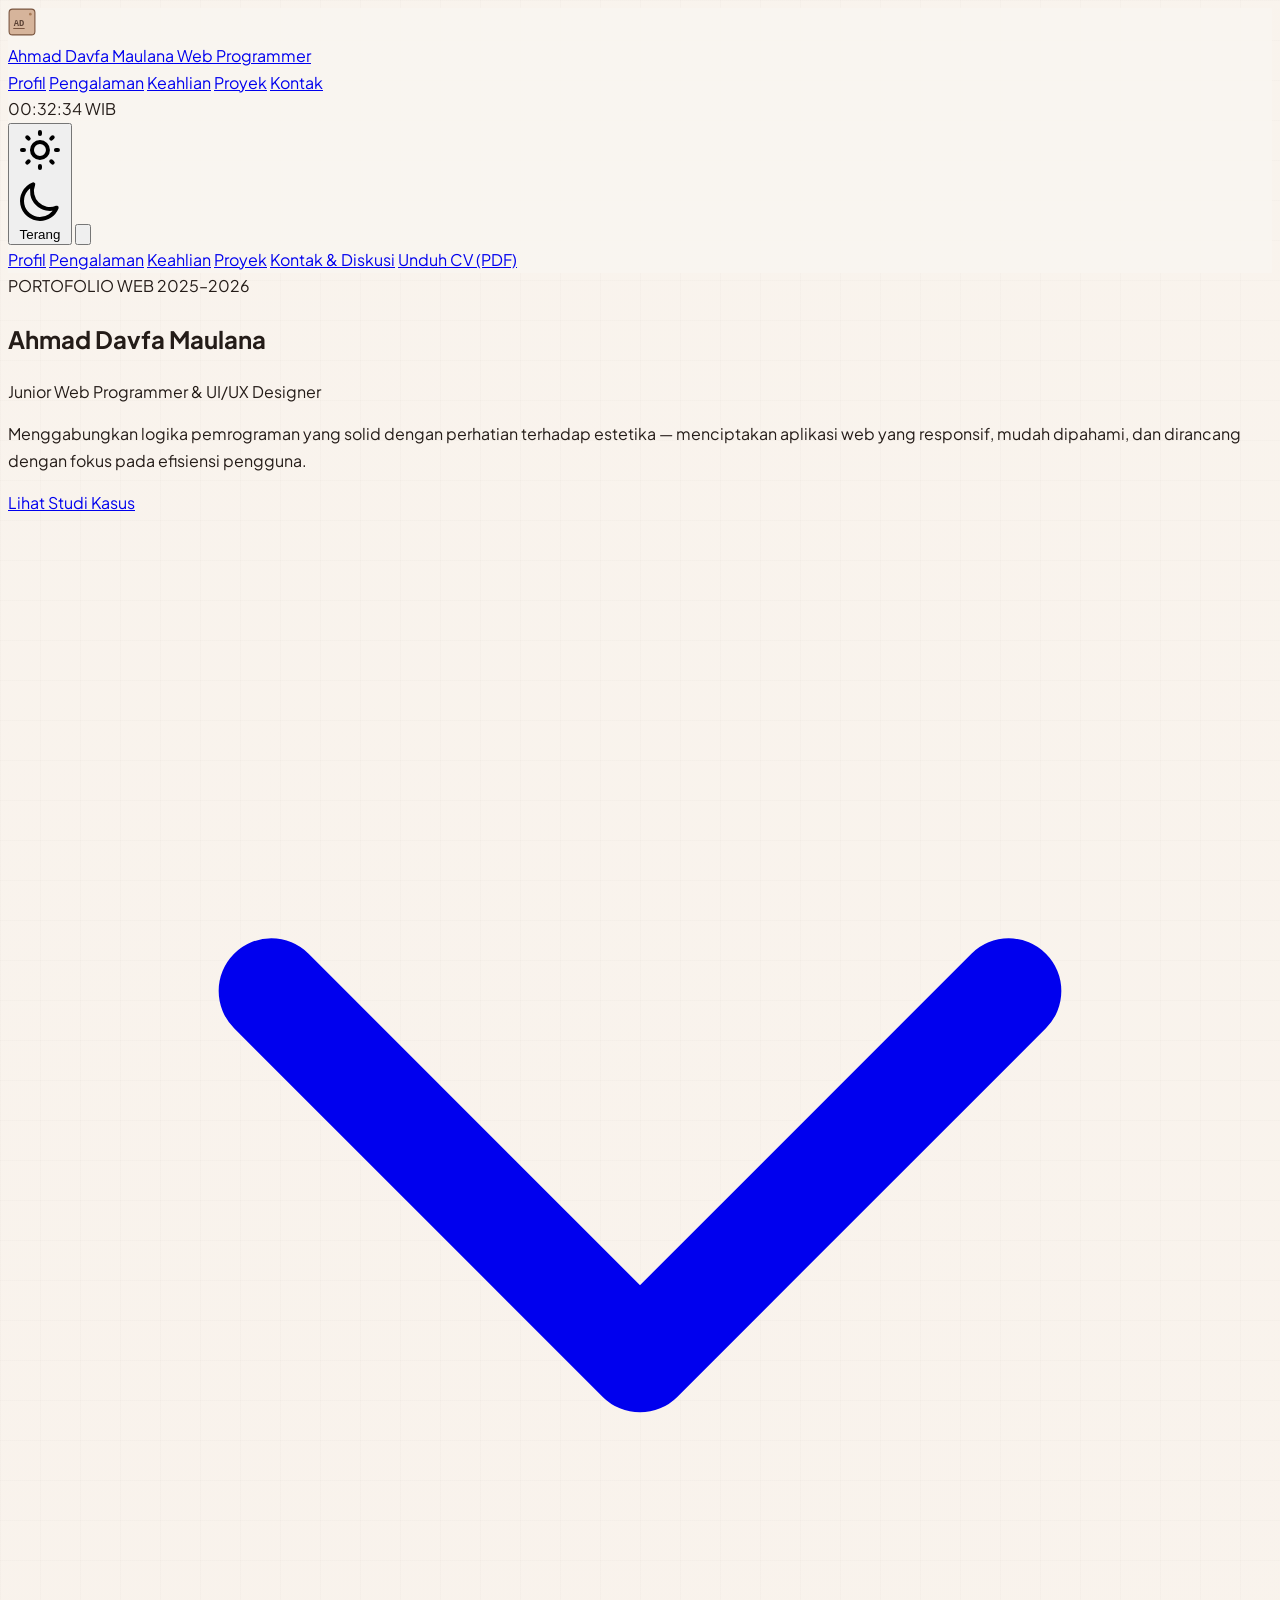
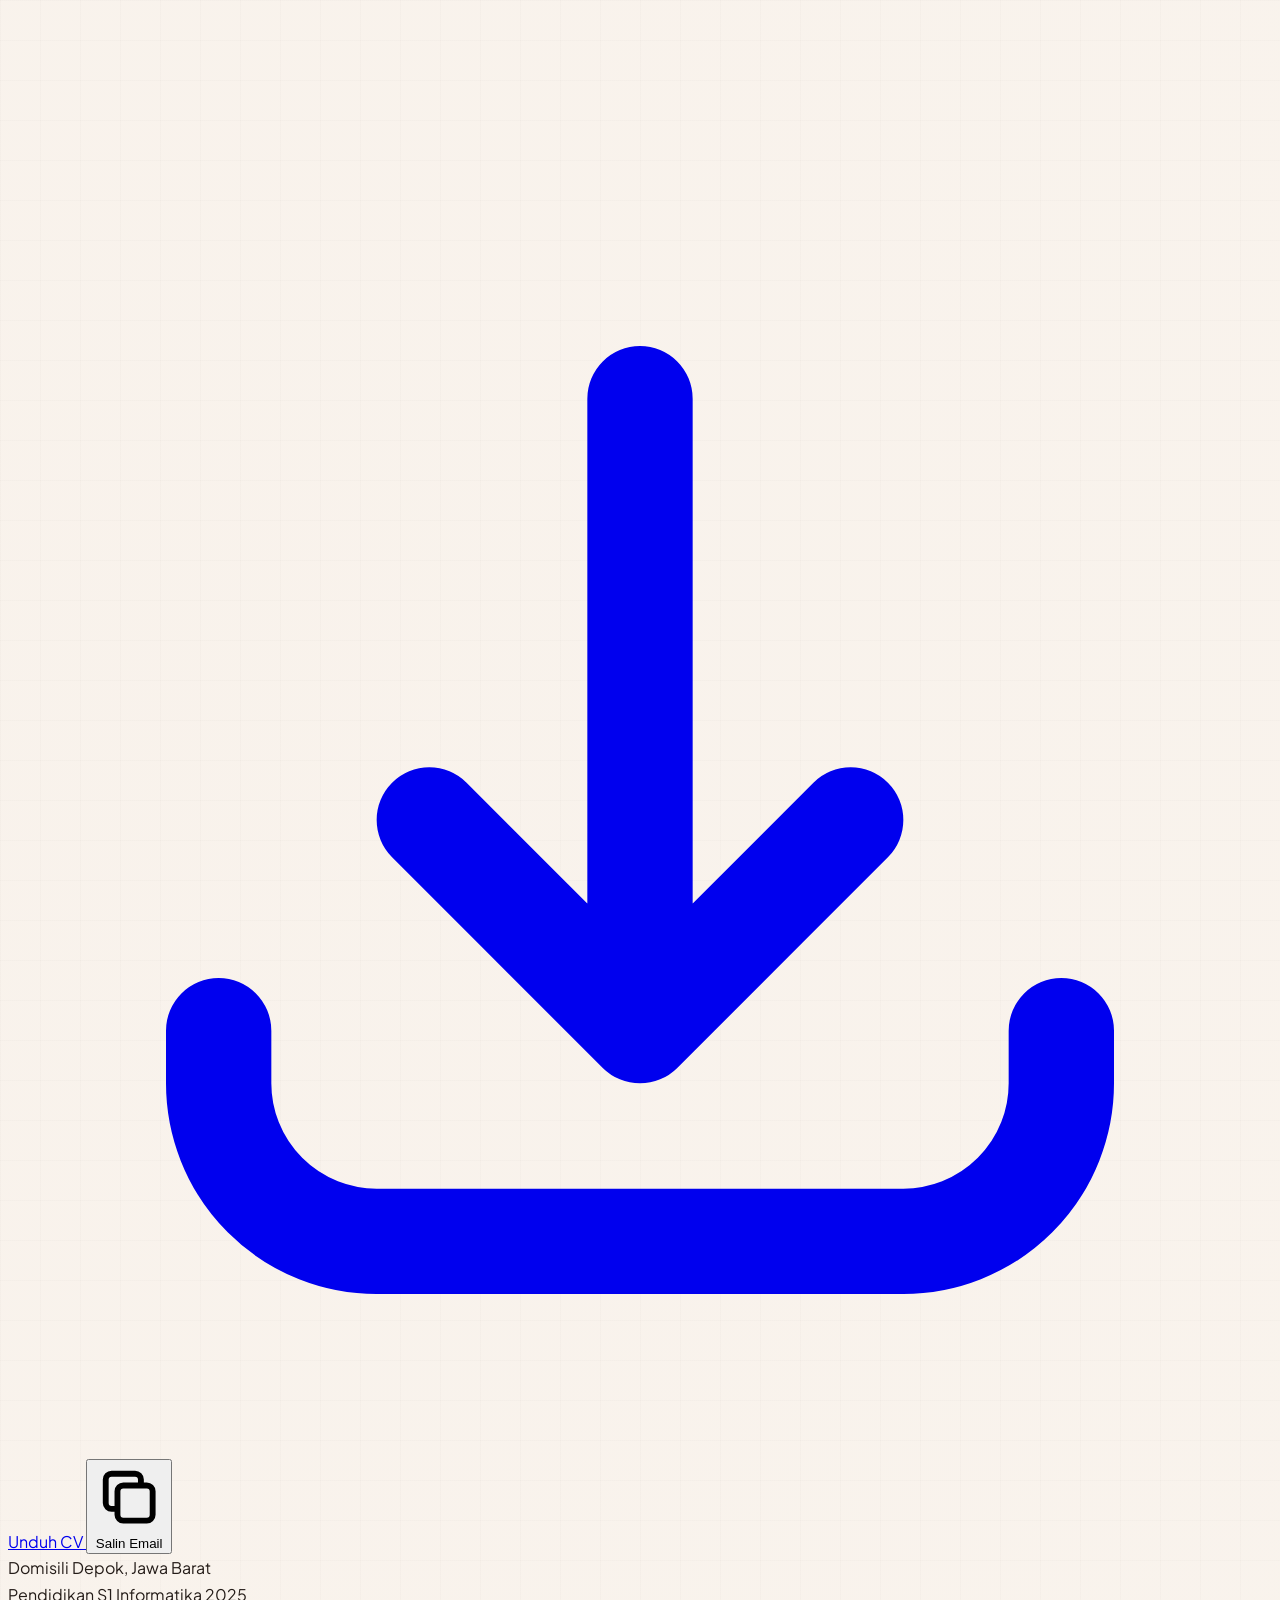
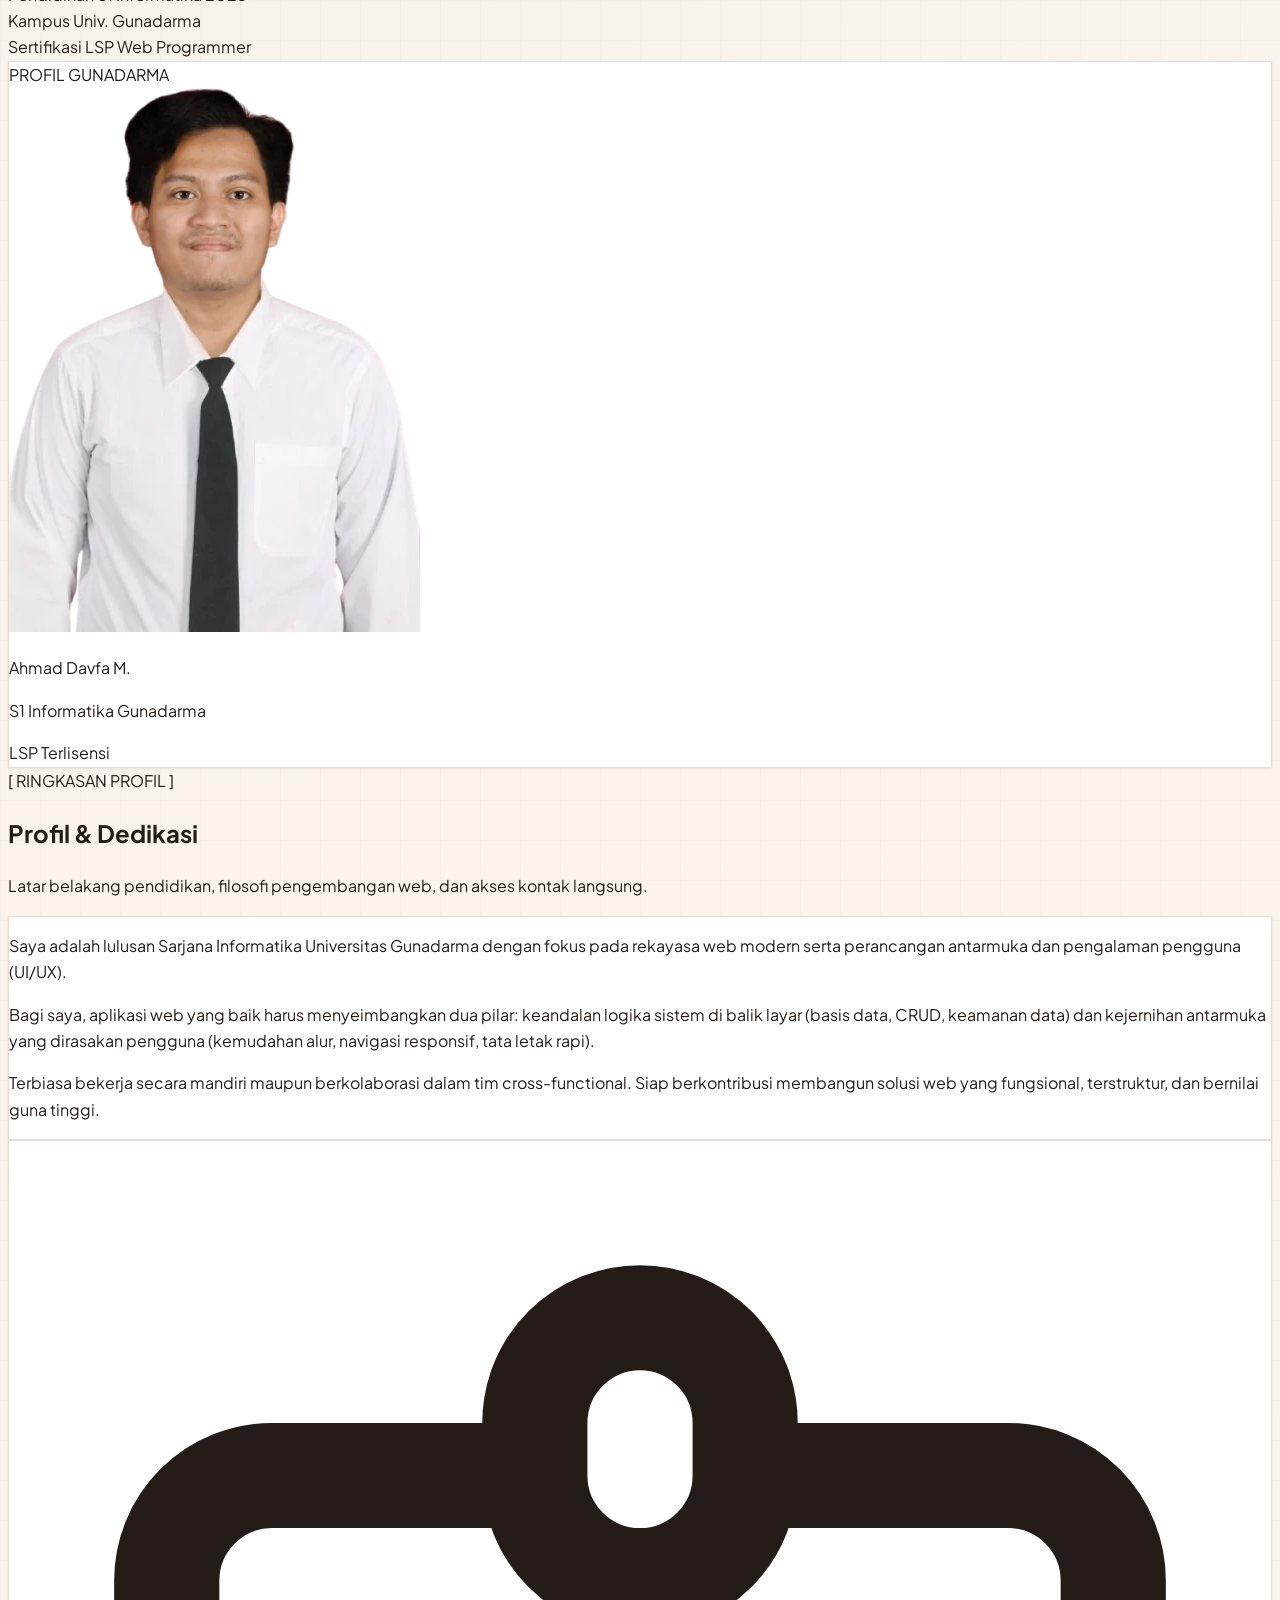
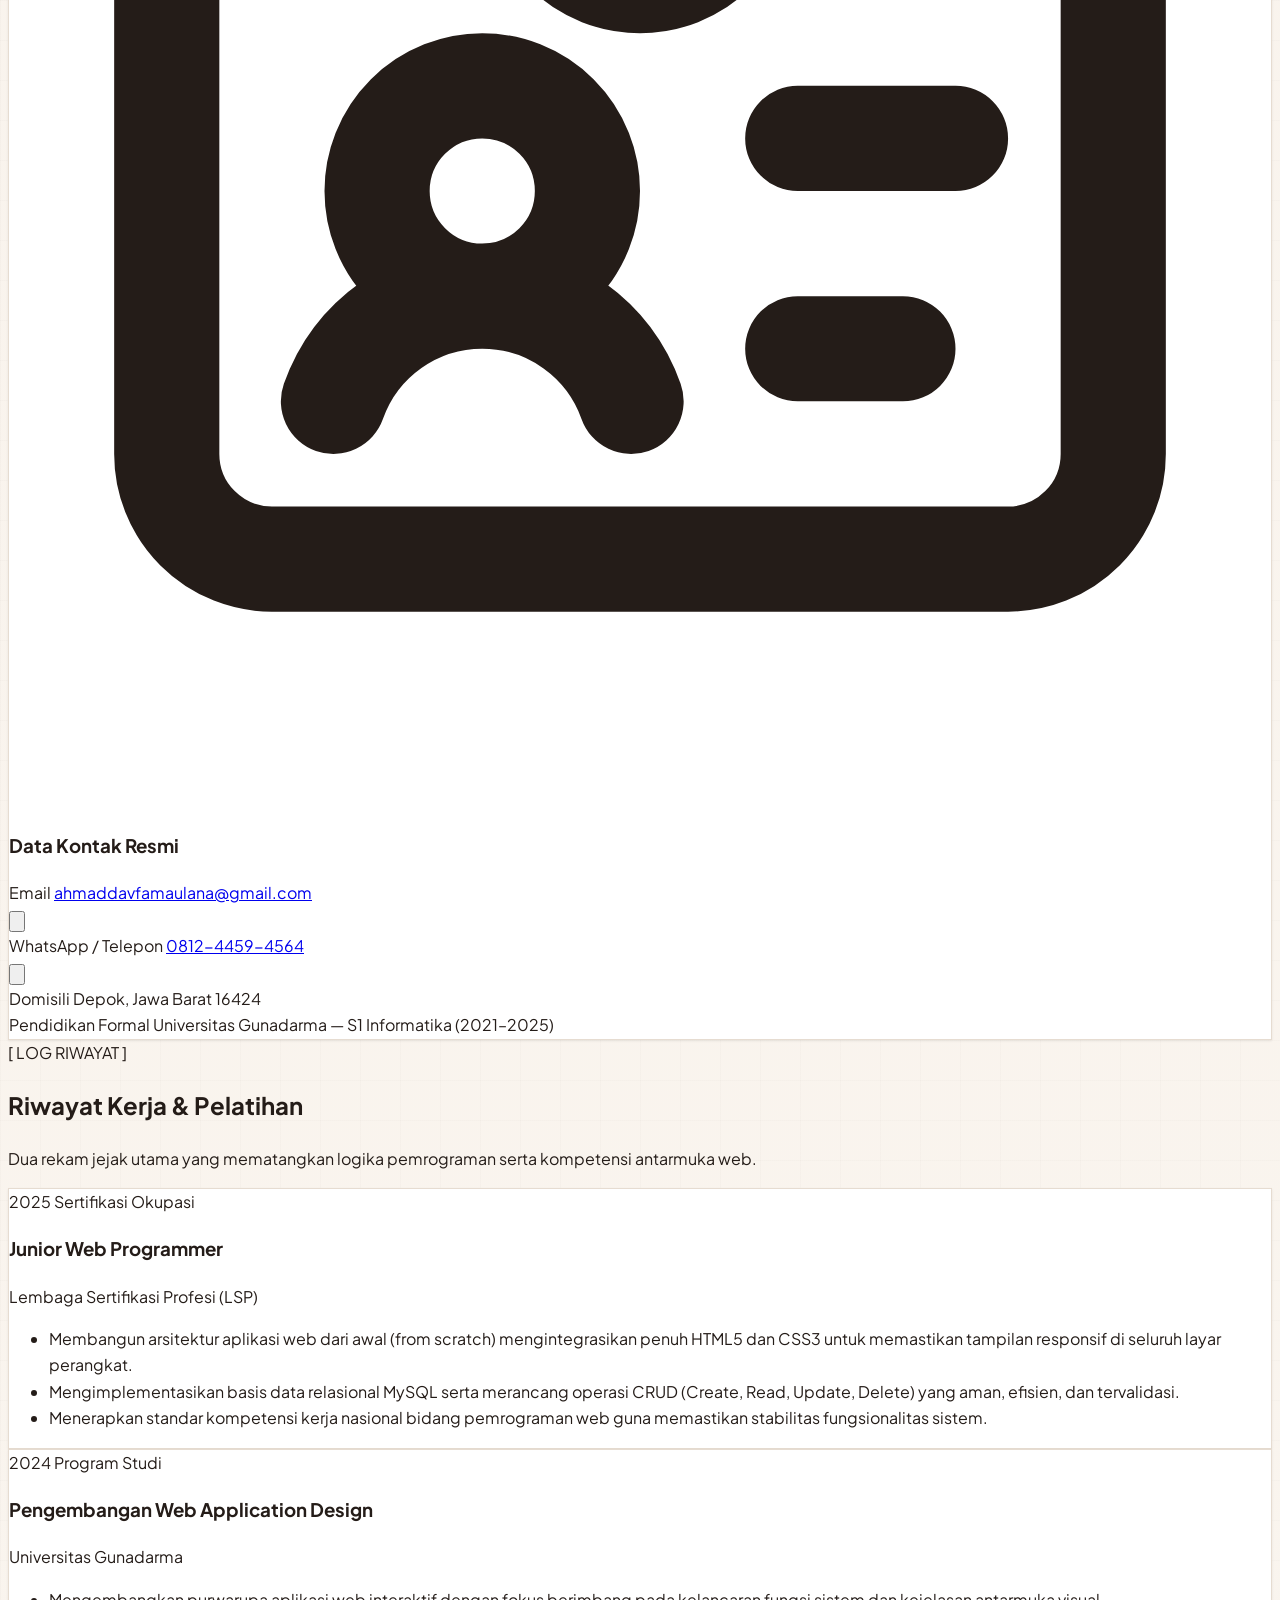
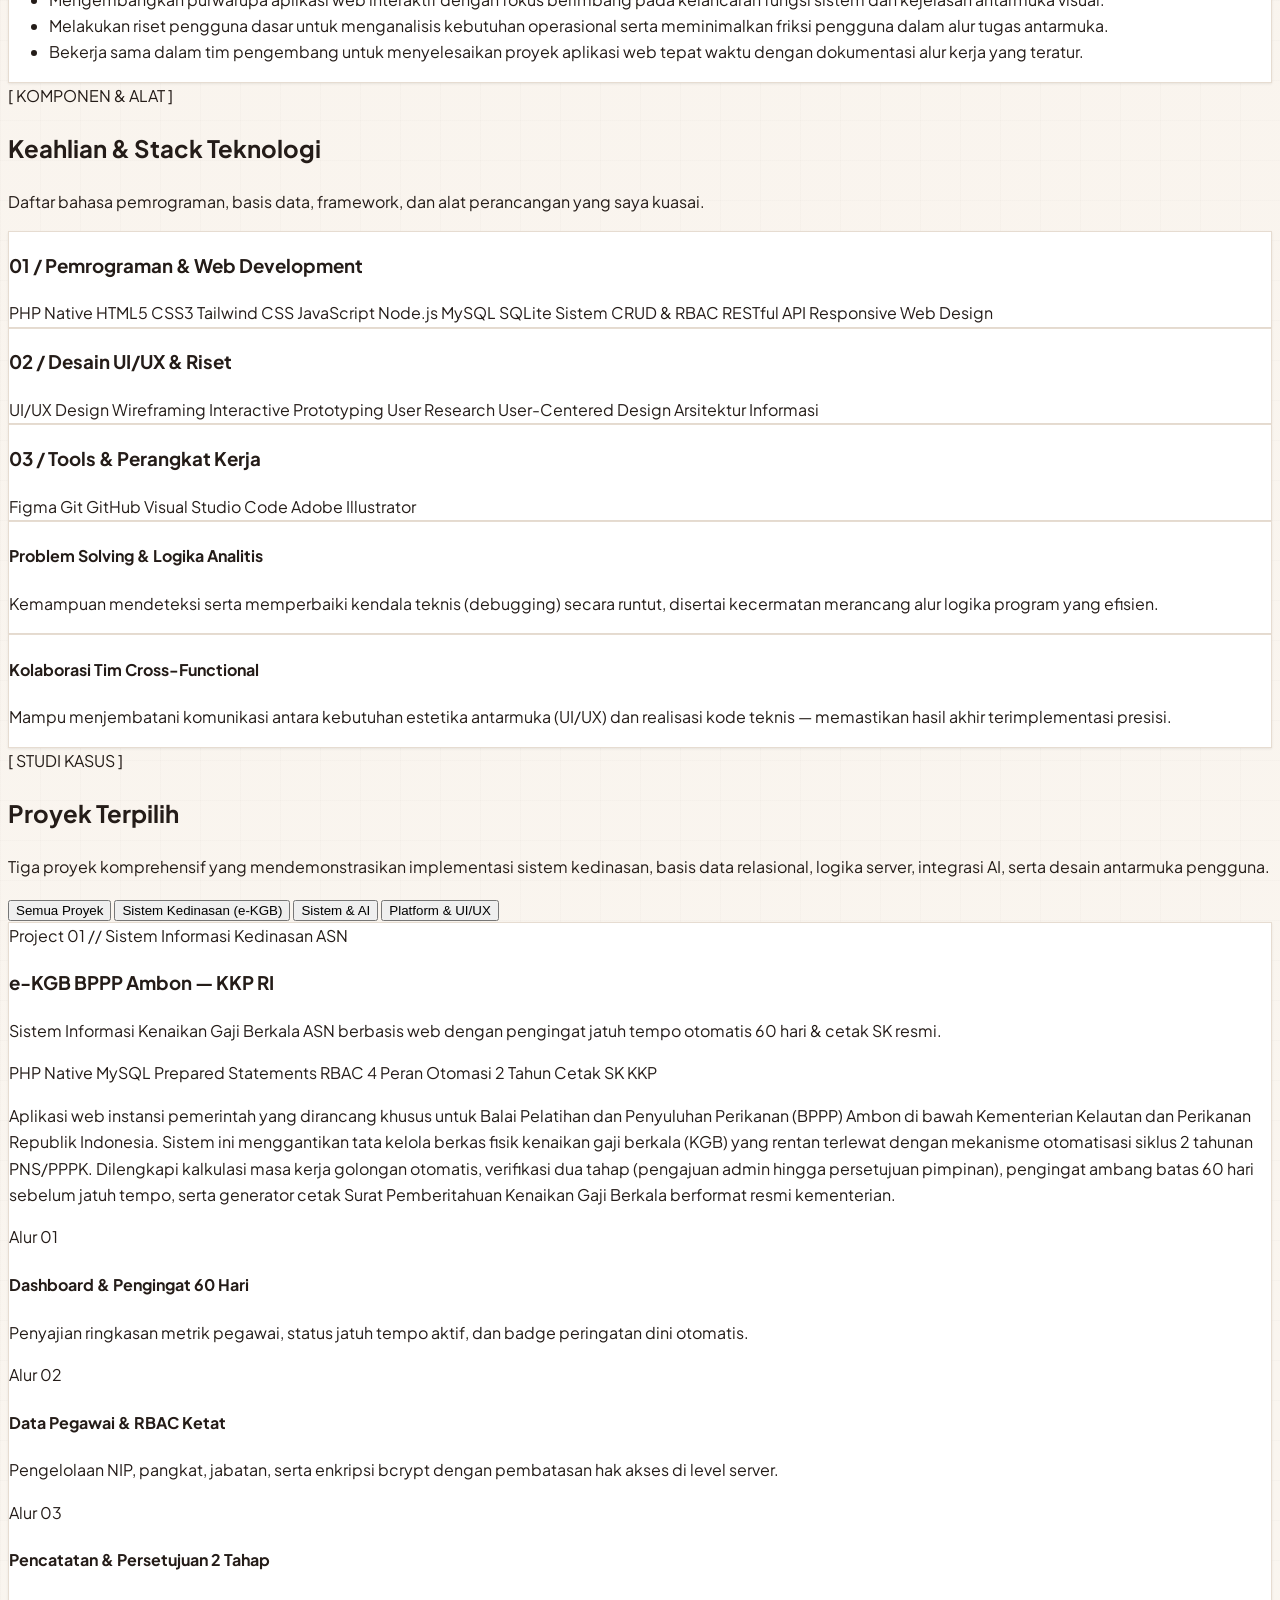
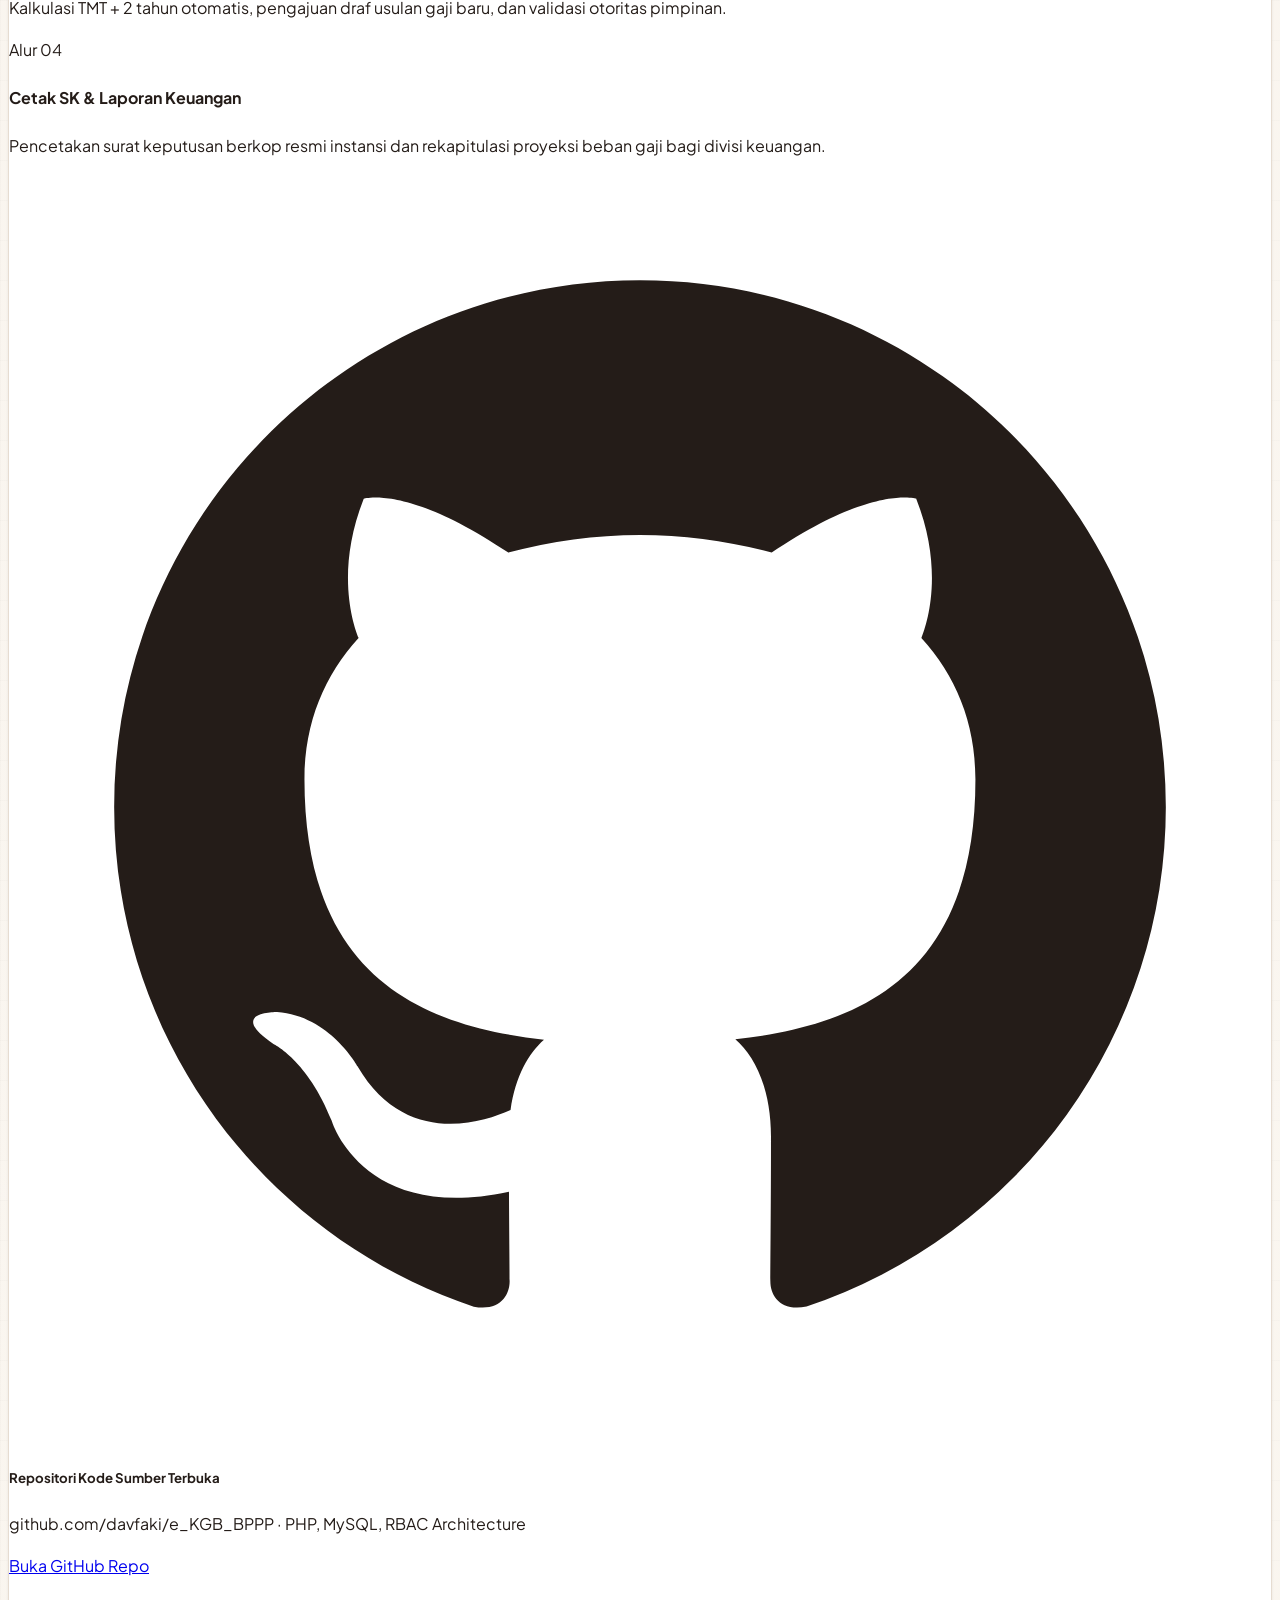
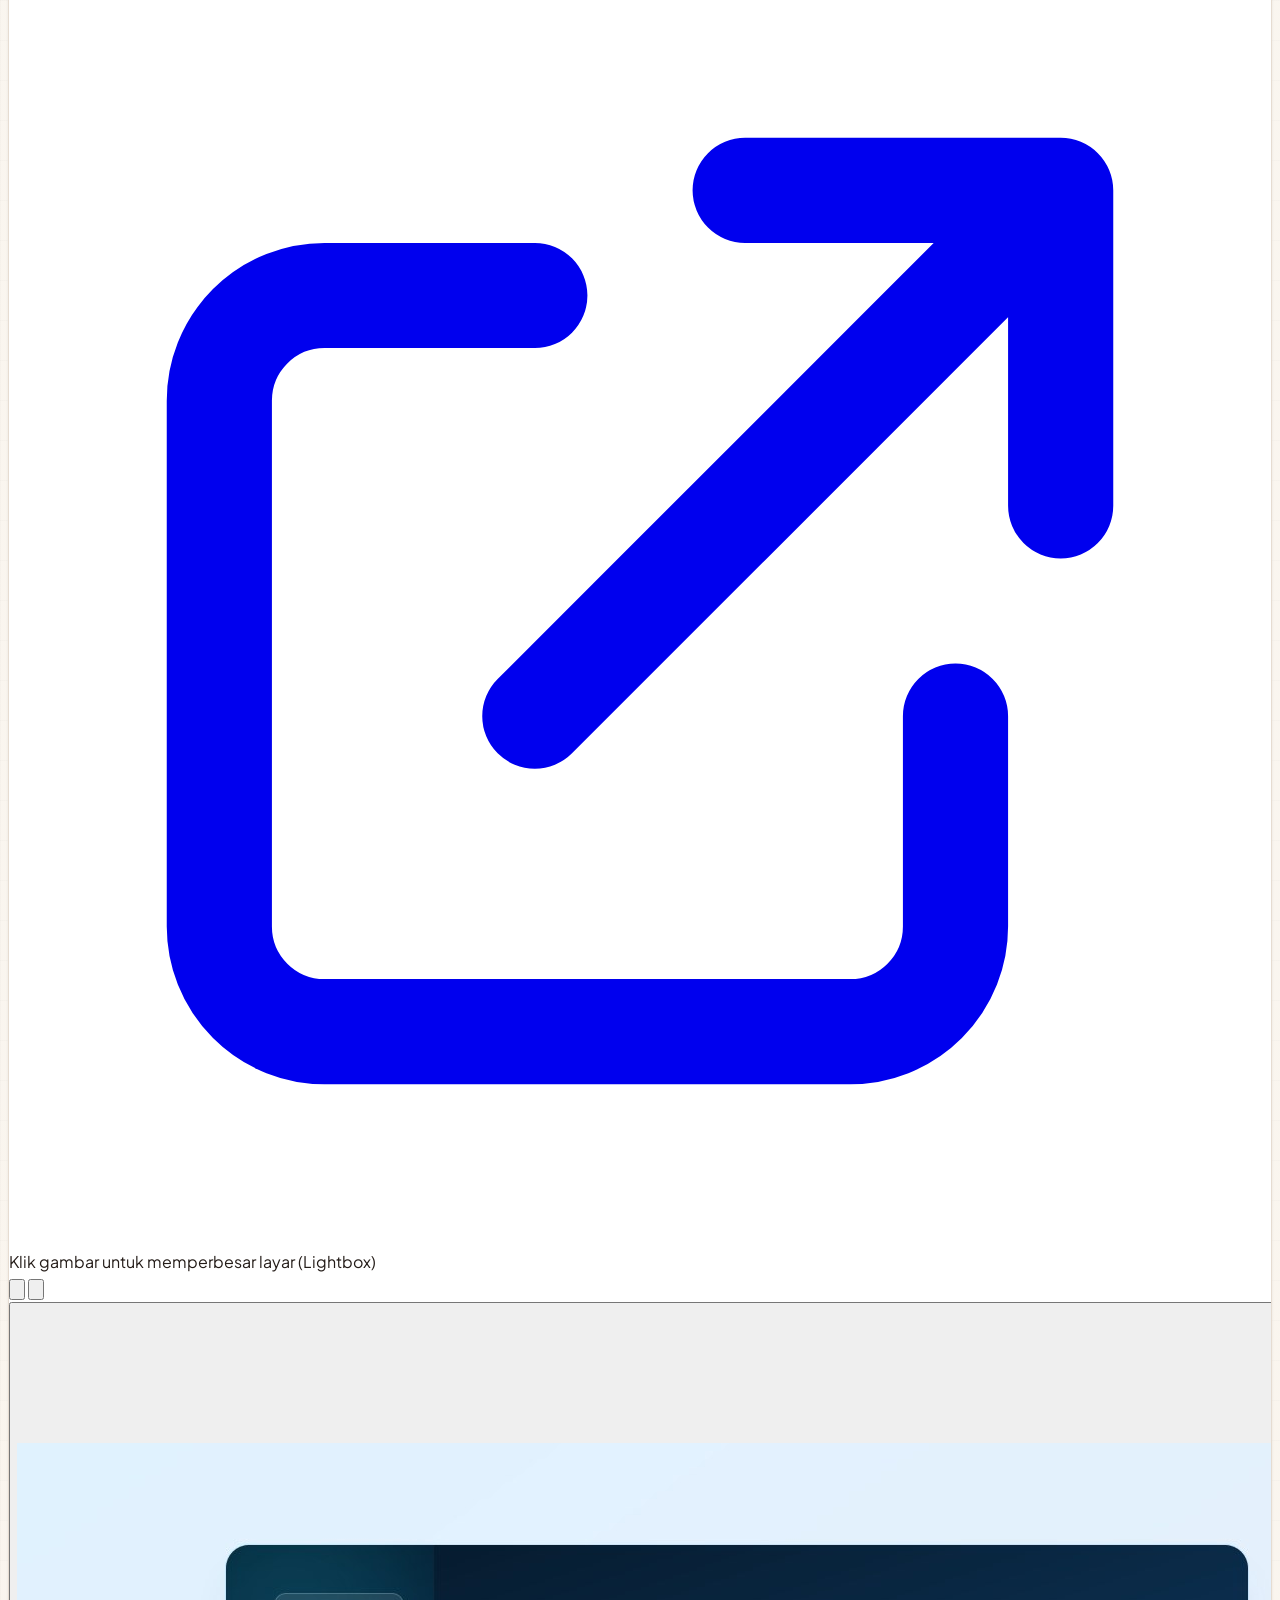
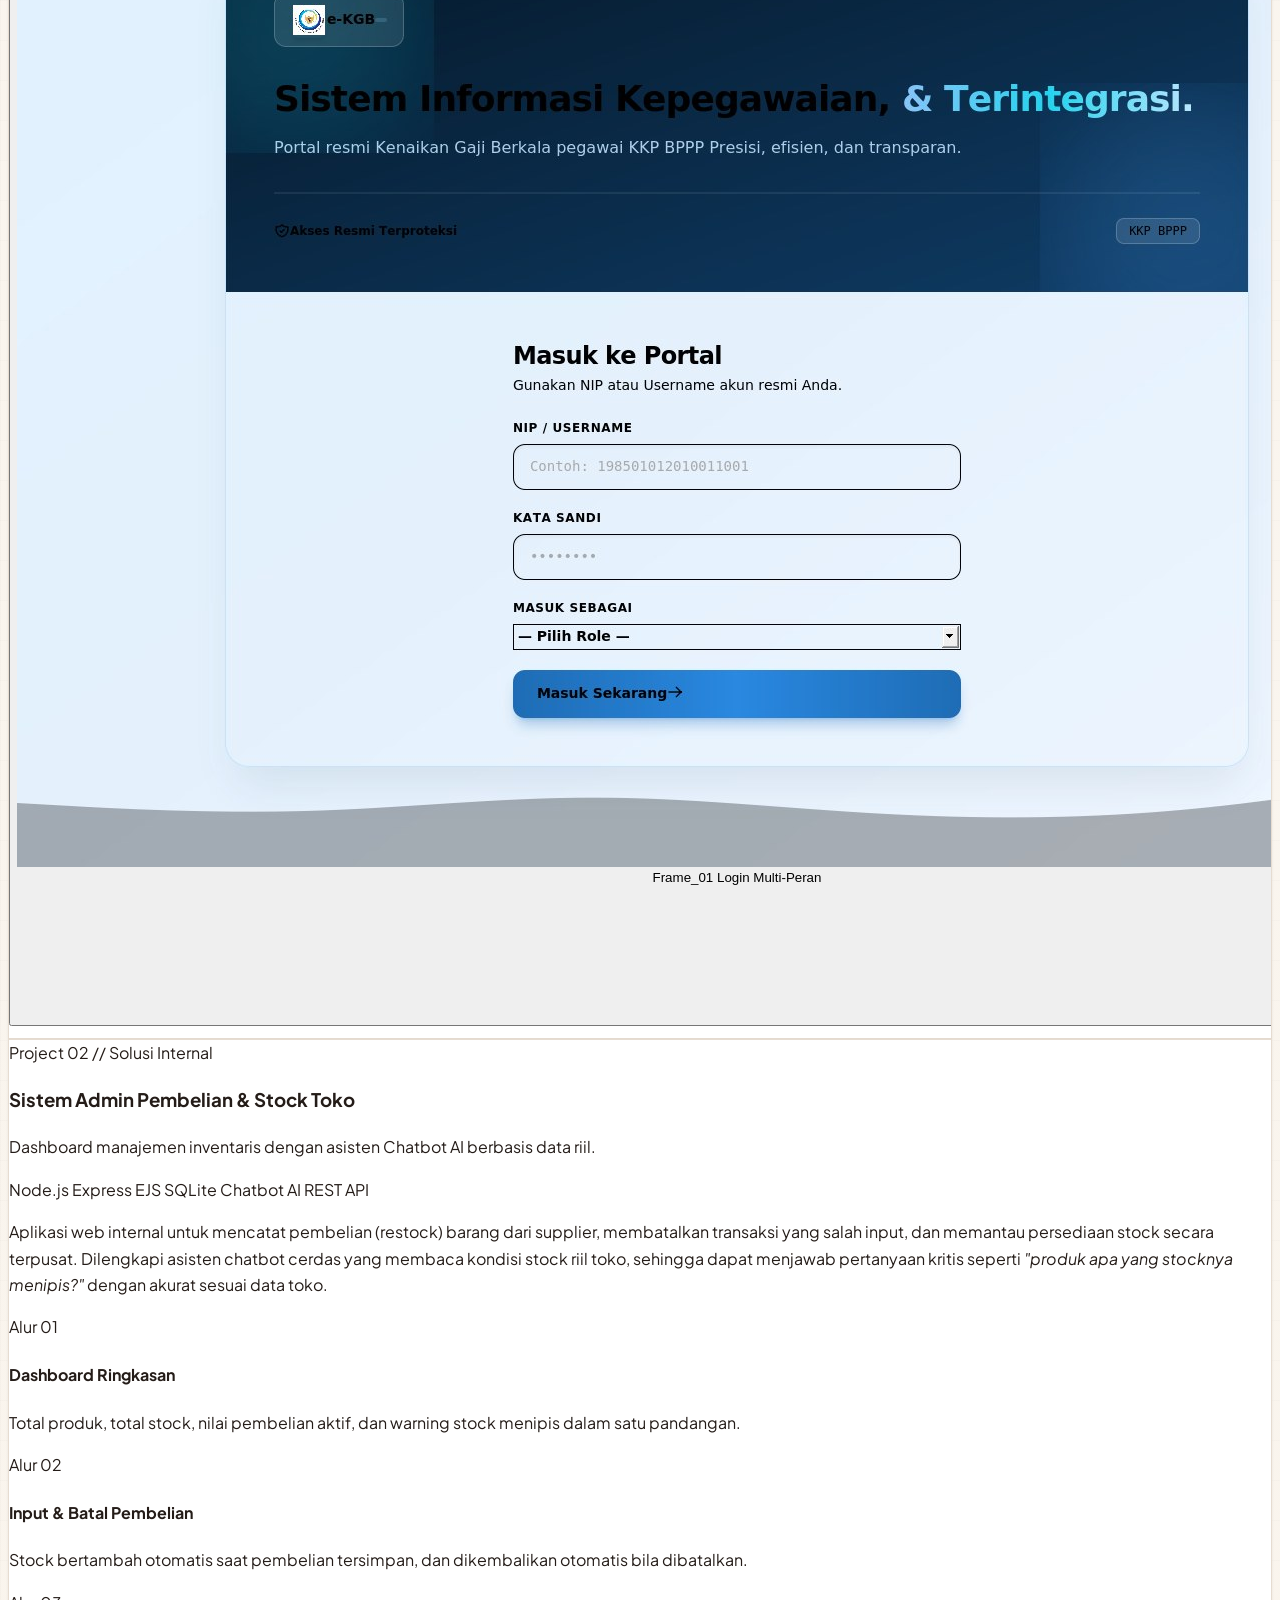
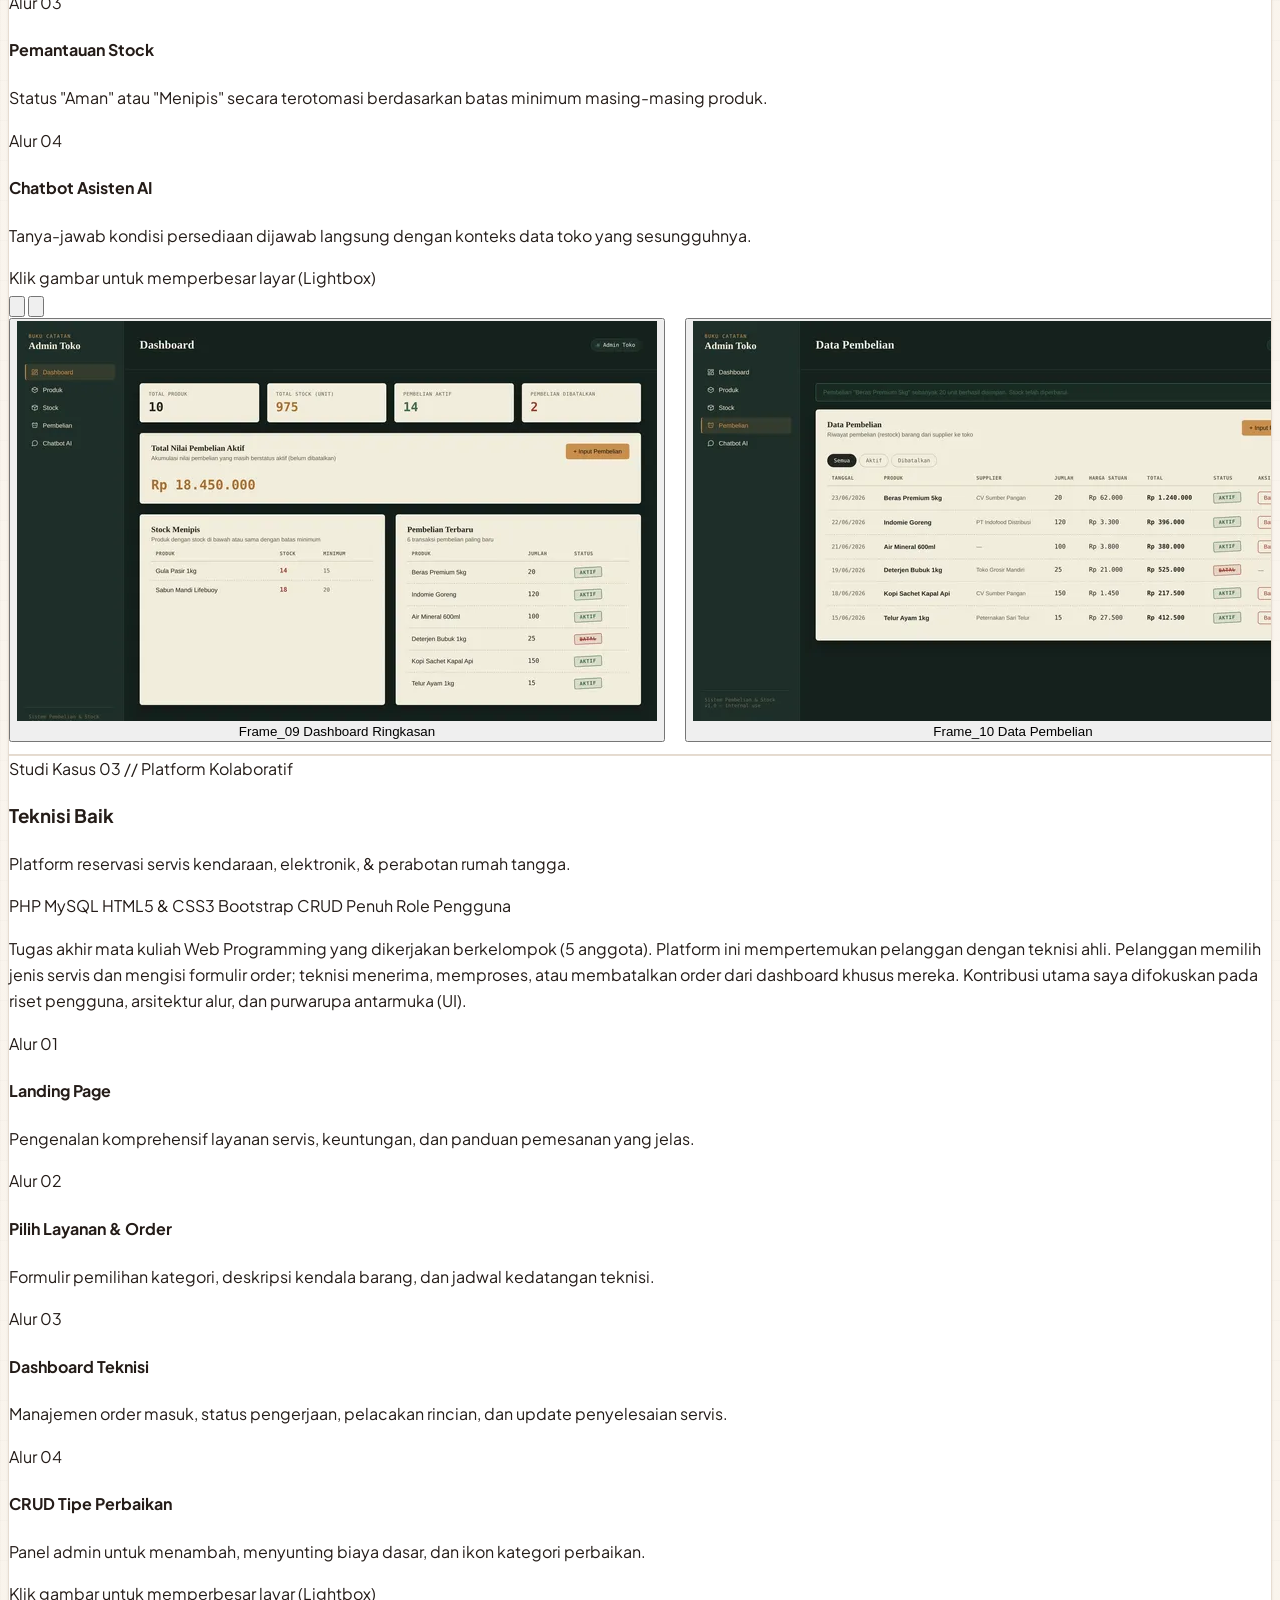
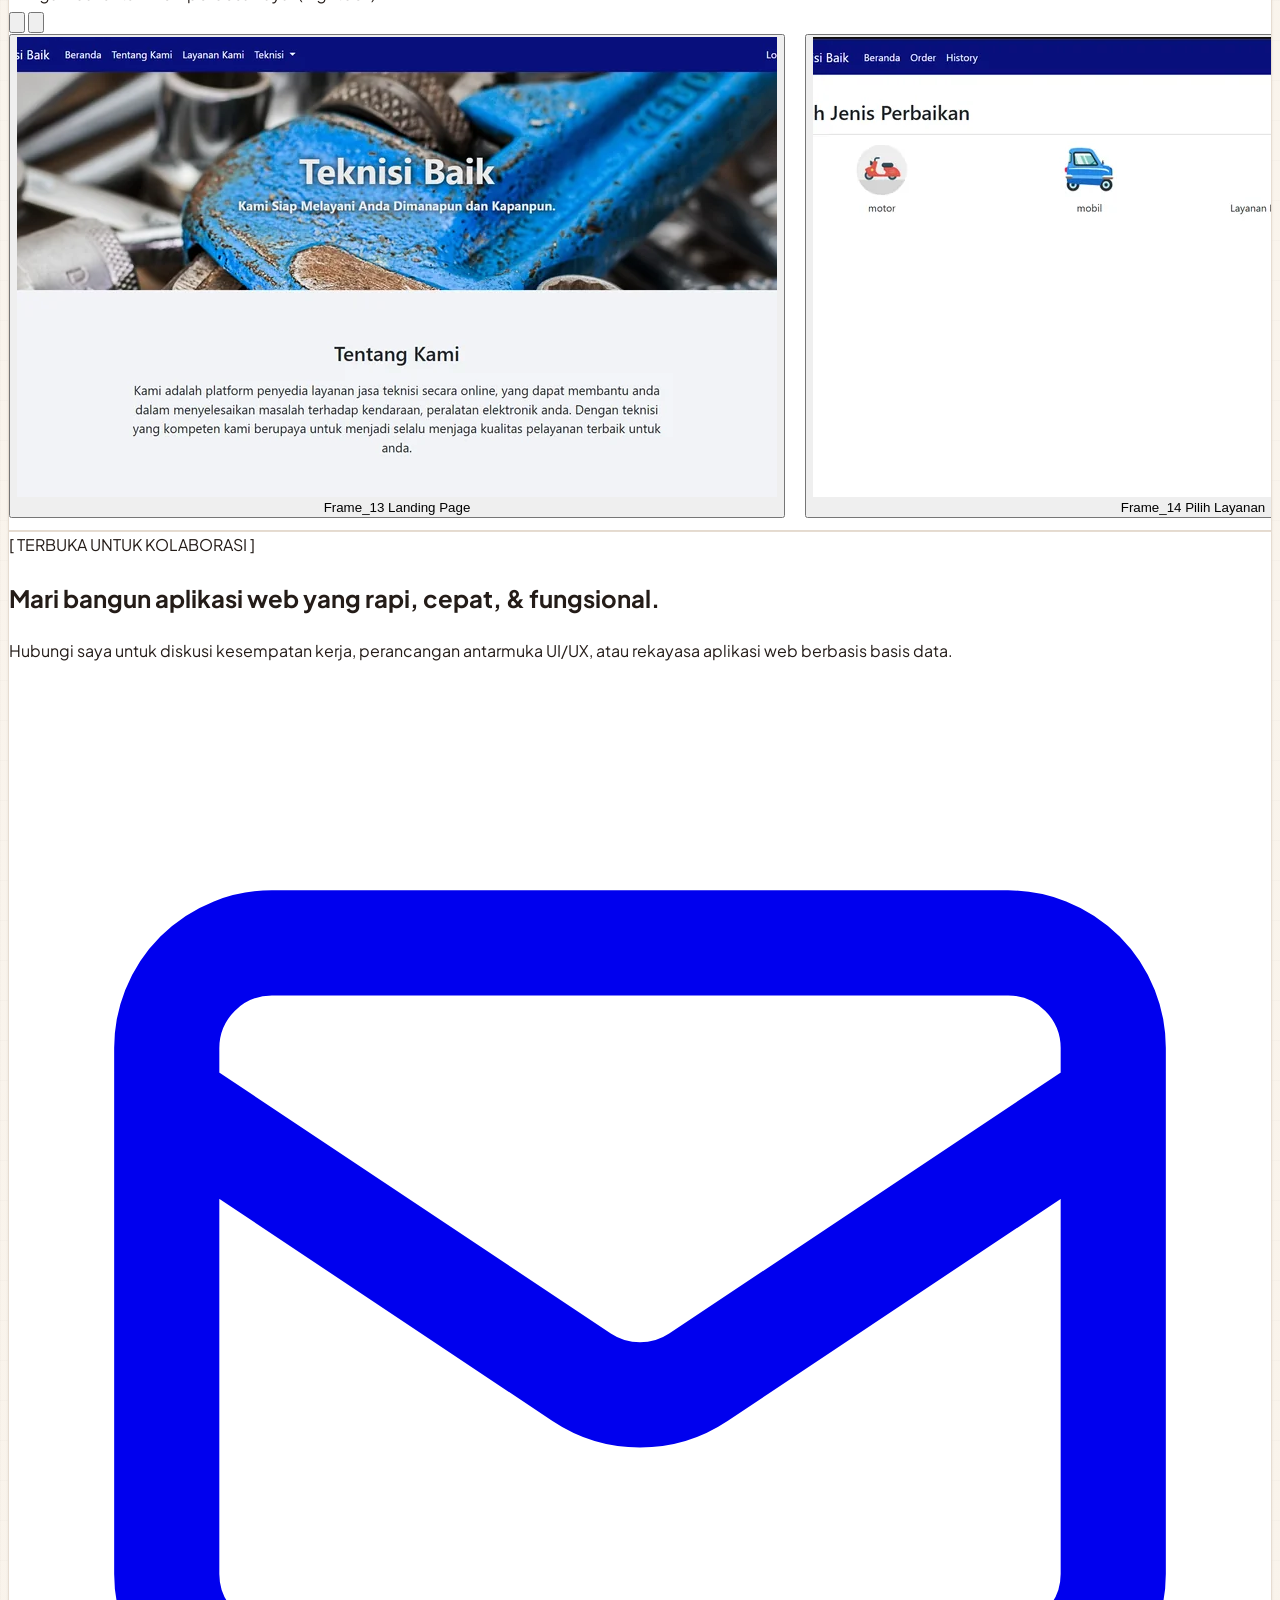
==== commit 1d75d1a6: "feat: perbarui portofolio dengan tema warming, soft darkmode, dan studi kasus e-KGB BPPP Ambon" ====
--- a/index.html
+++ b/index.html
@@ -1,475 +1,1309 @@
-<!doctype html>
-<html lang="id">
-<head>
-<meta charset="utf-8">
-<meta name="viewport" content="width=device-width, initial-scale=1, viewport-fit=cover">
-<meta name="theme-color" content="#E3D2C3">
-<meta name="description" content="Portofolio Ahmad Davfa Maulana — Junior Web Programmer & UI/UX Designer lulusan Universitas Gunadarma. Profil, pengalaman, keahlian, dan studi kasus proyek Teknisi Baik.">
-<meta property="og:title" content="Ahmad Davfa Maulana — Junior Web Programmer & UI/UX Designer">
-<meta property="og:description" content="Portofolio web: profil, pengalaman, keahlian, dan studi kasus proyek Teknisi Baik.">
-<meta property="og:type" content="website">
-<title>Ahmad Davfa Maulana — Junior Web Programmer &amp; UI/UX Designer</title>
-<link rel="icon" href="assets/img/logo.svg" type="image/svg+xml">
-<link rel="preconnect" href="https://fonts.googleapis.com">
-<link rel="preconnect" href="https://fonts.gstatic.com" crossorigin>
-<link href="https://fonts.googleapis.com/css2?family=Space+Mono:ital,wght@0,400;0,700;1,400;1,700&family=IBM+Plex+Mono:wght@400;500;600;700&display=swap" rel="stylesheet">
-<link rel="stylesheet" href="assets/css/style.css">
-</head>
-<body>
-
-<header class="site-header" id="top">
-  <nav class="nav-shell" aria-label="Navigasi utama">
-    <a class="brand" href="#top">
-      <img src="assets/img/logo.svg" alt="" width="36" height="36">
-      <span>Ahmad Davfa<small>Web Programmer</small></span>
-    </a>
-
-    <button class="nav-toggle" type="button" aria-label="Buka menu" aria-expanded="false" aria-controls="mainNav">
-      <span></span><span></span><span></span>
-    </button>
-
-    <div class="nav-links" id="mainNav">
-      <a href="#profil">Profil</a>
-      <a href="#pengalaman">Pengalaman</a>
-      <a href="#keahlian">Keahlian</a>
-      <a href="#proyek">Proyek</a>
-      <a href="#kontak">Kontak</a>
-    </div>
-  </nav>
-</header>
-
-<main>
-
-  <!-- ============ HERO / SHEET 00 ============ -->
-  <section class="hero section" id="beranda">
-    <div class="container">
-      <div class="hero-grid">
-        <div class="hero-copy reveal">
-          <p class="sheet-label">My Portofolio</p>
-          <p class="terminal-line"><span class="cursor" aria-hidden="true"></span></p>
-          <h1>Ahmad Davfa Maulana</h1>
-          <span class="hero-role">Junior Web Programmer &amp; UI/UX Designer</span>
-
-          <p class="hero-lead">
-            Menggabungkan logika pemrograman yang solid dengan perhatian terhadap estetika,
-            agar aplikasi web yang dibangun responsif, mudah dipahami, dan didesain dengan
-            fokus pada pengguna.
-          </p>
-
-          <div class="hero-actions">
-            <a class="btn btn-primary" href="#proyek">Lihat Studi Kasus</a>
-            <a class="btn" href="assets/docs/Ahmad-Davfa-Maulana-CV.pdf" download="CV-Ahmad-Davfa-Maulana.pdf">Unduh CV</a>
-          </div>
-
-          <dl class="title-block">
-            <div>
-              <dt>Nama</dt>
-              <dd>Ahmad Davfa Maulana</dd>
-            </div>
-            <div>
-              <dt>Domisili</dt>
-              <dd>Depok, Jawa Barat</dd>
-            </div>
-            <div>
-              <dt>Pendidikan</dt>
-              <dd>S1 Informatika — 2025</dd>
-            </div>
-            <div>
-              <dt>Sertifikasi</dt>
-              <dd>LSP Junior Web Programmer</dd>
-            </div>
-          </dl>
-        </div>
-
-        <div class="hero-plate reveal">
-          <div class="plate-frame">
-            <picture>
-              <source srcset="assets/img/profile-ahmad-davfa.webp" type="image/webp">
-              <img src="assets/img/profile-ahmad-davfa.png" alt="Foto Ahmad Davfa Maulana" width="411" height="544">
-            </picture>
-            <p class="plate-caption"><span></span><span></span></p>
-          </div>
-        </div>
-      </div>
-    </div>
-  </section>
-
-  <!-- ============ PROFIL / SHEET 01 ============ -->
-  <section class="section section--alt" id="profil">
-    <div class="container">
-      <div class="section-head">
-        <p class="sheet-label">Profil</p>
-        <h2>Profil</h2>
-      </div>
-
-      <div class="profil-grid">
-        <div class="profil-text reveal">
-          <p>
-            Ahmad Davfa Maulana, lulusan Sarjana Informatika Universitas Gunadarma dengan
-            fokus pada pengembangan web serta desain antarmuka dan pengalaman pengguna
-            (UI/UX).
-          </p>
-          <p>
-            Menggabungkan logika pemrograman yang solid dengan perhatian terhadap estetika,
-            agar aplikasi web yang dibangun responsif, mudah dipahami, dan didesain dengan
-            fokus pada pengguna. Terbiasa menyesuaikan diri dengan teknologi terkini dan siap
-            berpartisipasi dalam menciptakan solusi digital yang kreatif serta inovatif.
-          </p>
-        </div>
-
-        <div class="fact-card reveal">
-          <dl>
-            <div class="fact-row">
-              <dt>Email</dt>
-              <dd><a class="contact-email" href="mailto:davfagaming@gmail.com">davfagaming@gmail.com</a></dd>
-            </div>
-            <div class="fact-row">
-              <dt>Telepon</dt>
-              <dd><a href="tel:+6208124459454">0812-4459-454</a></dd>
-            </div>
-            <div class="fact-row">
-              <dt>Lokasi</dt>
-              <dd>Depok, Jawa Barat 16424</dd>
-            </div>
-            <div class="fact-row">
-              <dt>Pendidikan</dt>
-              <dd>Universitas Gunadarma — S1 Informatika (2021–2025)</dd>
-            </div>
-          </dl>
-        </div>
-      </div>
-    </div>
-  </section>
-
-  <!-- ============ PENGALAMAN / SHEET 02 ============ -->
-  <section class="section" id="pengalaman">
-    <div class="container">
-      <div class="section-head">
-        <p class="sheet-label">Pengalaman</p>
-        <h2>Riwayat Kerja &amp; Pelatihan</h2>
-        <p class="section-desc">Catatan singkat dua pengalaman yang membentuk cara saya membangun web — dari sisi logika pemrograman maupun sisi desain.</p>
-      </div>
-
-      <div class="log-list">
-        <article class="log-card reveal">
-          <div class="log-meta">
-            <span class="log-year">2025</span>
-            <span class="log-tag">Sertifikasi Okupasi</span>
-          </div>
-          <div class="log-body">
-            <h3>Junior Web Programmer</h3>
-            <span class="log-org">Lembaga Sertifikasi Profesi (LSP)</span>
-            <ul>
-              <li>Membangun dan merancang arsitektur aplikasi web dari dasar (from scratch) menggunakan integrasi penuh HTML5 dan CSS3 untuk memastikan tampilan yang responsif di berbagai perangkat.</li>
-              <li>Mengimplementasikan sistem manajemen basis data menggunakan MySQL serta mengintegrasikan fitur CRUD (Create, Read, Update, Delete) yang fungsional dan aman.</li>
-              <li>Menerapkan logika pemrograman yang efisien guna mengoptimalkan performa web dan memastikan fungsionalitas sistem berjalan sesuai standar kompetensi profesional.</li>
-            </ul>
-          </div>
-        </article>
-
-        <article class="log-card reveal">
-          <div class="log-meta">
-            <span class="log-year">2024</span>
-            <span class="log-tag">Program Studi</span>
-          </div>
-          <div class="log-body">
-            <h3>Pengembangan Web Application Design</h3>
-            <span class="log-org">Universitas Gunadarma</span>
-            <ul>
-              <li>Mengembangkan purwarupa (prototype) aplikasi interaktif dengan fokus pada optimalisasi fungsionalitas teknis serta estetika visual yang modern.</li>
-              <li>Melakukan user research mendasar untuk menganalisis kebutuhan pengguna guna menghasilkan solusi desain antarmuka (UI) yang lebih intuitif dan solutif.</li>
-            </ul>
-          </div>
-        </article>
-      </div>
-    </div>
-  </section>
-
-  <!-- ============ KEAHLIAN / SHEET 03 ============ -->
-  <section class="section section--alt" id="keahlian">
-    <div class="container">
-      <div class="section-head">
-        <p class="sheet-label">Keahlian</p>
-        <h2>Daftar Komponen</h2>
-        <p class="section-desc">Kemampuan teknis dan alat kerja, dikelompokkan seperti daftar komponen — supaya jelas apa yang saya pakai untuk membangun sesuatu.</p>
-      </div>
-
-      <table class="parts-table reveal">
-        <caption>Kemampuan Utama</caption>
-        <thead>
-          <tr><th scope="col">Kategori</th><th scope="col">Komponen</th></tr>
-        </thead>
-        <tbody>
-          <tr>
-            <th scope="row">Pemrograman &amp; Web</th>
-            <td>
-              <div class="tag-row">
-                <span>HTML5</span><span>CSS3</span><span>JavaScript</span><span>Golang</span><span>Python</span><span>MySQL</span><span>Sistem CRUD</span><span>Responsive Web Design</span>
-              </div>
-            </td>
-          </tr>
-          <tr>
-            <th scope="row">Desain UI/UX</th>
-            <td>
-              <div class="tag-row">
-                <span>UI/UX Design</span><span>Wireframing</span><span>Prototyping</span><span>User Research</span><span>User-Centered Design</span><span>Arsitektur Informasi</span>
-              </div>
-            </td>
-          </tr>
-          <tr>
-            <th scope="row">Tools &amp; Teknologi</th>
-            <td>
-              <div class="tag-row">
-                <span>Figma</span><span>Adobe Illustrator</span><span>Git</span><span>GitHub</span><span>Visual Studio Code</span>
-              </div>
-            </td>
-          </tr>
-          <tr>
-            <th scope="row">Kompetensi Inti</th>
-            <td>
-              <div class="tag-row">
-                <span>Logika Pemrograman</span><span>Problem Solving</span><span>Kolaborasi Tim (Cross-Functional)</span><span>Analisis Visual</span>
-              </div>
-            </td>
-          </tr>
-        </tbody>
-      </table>
-
-      <div class="notes-grid">
-        <div class="note-card reveal">
-          <h3>Problem Solving &amp; Logika Analitis</h3>
-          <p>Kemampuan memecahkan masalah teknis (debugging) secara sistematis dan merancang alur logika program yang efisien.</p>
-        </div>
-        <div class="note-card reveal">
-          <h3>Kolaborasi Tim (Cross-Functional Collaboration)</h3>
-          <p>Mampu menjembatani komunikasi antara kebutuhan desain (UI/UX) dan implementasi teknis (programming) — nilai plus yang jarang dimiliki developer biasa.</p>
-        </div>
-      </div>
-    </div>
-  </section>
-
-  <!-- ============ PROYEK / SHEET 04–05 ============ -->
-  <section class="section" id="proyek">
-    <div class="container">
-      <div class="section-head">
-        <p class="sheet-label">Studi Kasus</p>
-        <h2>Proyek Terpilih</h2>
-        <p class="section-desc">Dua proyek yang merepresentasikan dua sisi cara saya bekerja: membangun sistem dari struktur data sampai logikanya, dan merancang antarmuka yang dipakai orang lain.</p>
-      </div>
-
-      <!-- ---- Studi Kasus 01: Sistem Admin Pembelian & Stock Toko ---- -->
-      <div class="case-study">
-        <p class="sheet-label">Studi Kasus 1</p>
-        <h3 class="case-title reveal">Sistem Admin Pembelian &amp; Stock Toko</h3>
-
-        <div class="case-intro reveal">
-          <div>
-            <h4>Dashboard internal dengan chatbot AI yang membaca kondisi stock secara langsung</h4>
-            <p>
-              Aplikasi internal untuk mencatat pembelian (restock) barang dari supplier,
-              membatalkan transaksi yang salah input, dan memantau stock — semuanya dari satu
-              dashboard. Dilengkapi asisten chatbot yang terhubung ke API AI (OpenAI, Gemini,
-              DeepSeek, atau Ollama) dan otomatis diberi konteks data stock terkini, sehingga
-              bisa menjawab pertanyaan seperti "produk apa yang stocknya menipis?" sesuai data
-              toko yang sebenarnya, bukan jawaban generik.
-            </p>
-          </div>
-          <div class="case-stack">
-            <dl>
-              <dt>Dibangun dengan</dt>
-              <dd class="tag-row">
-                <span>Node.js</span><span>Express</span><span>EJS</span><span>SQLite</span><span>REST API</span><span>AI Multi-Provider</span>
-              </dd>
-            </dl>
-          </div>
-        </div>
-
-        <div class="flow-grid">
-          <article class="flow-card reveal">
-            <span>Alur 01</span>
-            <h4>Dashboard Ringkasan</h4>
-            <p>Total produk, total stock, nilai pembelian aktif, dan stock menipis dalam satu tampilan.</p>
-          </article>
-          <article class="flow-card reveal">
-            <span>Alur 02</span>
-            <h4>Input &amp; Batalkan Pembelian</h4>
-            <p>Stock bertambah otomatis saat pembelian disimpan, dikembalikan otomatis saat dibatalkan.</p>
-          </article>
-          <article class="flow-card reveal">
-            <span>Alur 03</span>
-            <h4>Pemantauan Stock</h4>
-            <p>Status "Aman" / "Menipis" otomatis berdasarkan batas minimum tiap produk.</p>
-          </article>
-          <article class="flow-card reveal">
-            <span>Alur 04</span>
-            <h4>Chatbot Asisten AI</h4>
-            <p>Tanya-jawab seputar stock, dijawab dengan konteks data toko yang sebenarnya.</p>
-          </article>
-        </div>
-
-        <div class="reel-wrap reveal">
-          <div class="reel-hint">
-            <span>Geser untuk lihat tangkapan layar lainnya</span>
-            <span class="reel-arrows">
-              <button type="button" data-dir="-1" aria-label="Sebelumnya">‹</button>
-              <button type="button" data-dir="1" aria-label="Berikutnya">›</button>
-            </span>
-          </div>
-
-          <div class="reel">
-            <button class="reel-item" type="button" data-full="assets/img/projects/admintoko-dashboard.webp" data-title="Dashboard Admin Toko">
-              <img src="assets/img/projects/admintoko-dashboard-thumb.webp" alt="Dashboard admin toko" loading="lazy">
-              <figcaption><b>Frame_02</b><span>Dashboard</span></figcaption>
-            </button>
-            <button class="reel-item" type="button" data-full="assets/img/projects/admintoko-pembelian.webp" data-title="Data Pembelian">
-              <img src="assets/img/projects/admintoko-pembelian-thumb.webp" alt="Data pembelian" loading="lazy">
-              <figcaption><b>Frame_03</b><span>Data Pembelian</span></figcaption>
-            </button>
-            <button class="reel-item" type="button" data-full="assets/img/projects/admintoko-stock.webp" data-title="Stock Produk">
-              <img src="assets/img/projects/admintoko-stock-thumb.webp" alt="Stock produk" loading="lazy">
-              <figcaption><b>Frame_04</b><span>Stock Produk</span></figcaption>
-            </button>
-            <button class="reel-item" type="button" data-full="assets/img/projects/admintoko-chatbot.webp" data-title="Chatbot Asisten Toko">
-              <img src="assets/img/projects/admintoko-chatbot-thumb.webp" alt="Chatbot asisten toko" loading="lazy">
-              <figcaption><b>Frame_05</b><span>Chatbot AI</span></figcaption>
-            </button>
-          </div>
-        </div>
-      </div>
-
-      <!-- ---- Studi Kasus 02: Teknisi Baik ---- -->
-      <div class="case-study">
-        <p class="sheet-label">Studi Kasus 2</p>
-        <h3 class="case-title reveal">Teknisi Baik</h3>
-
-        <div class="case-intro reveal">
-          <div>
-            <h4>Tugas akhir mata kuliah Web Programming — dikerjakan berkelompok (5 anggota)</h4>
-            <p>
-              Platform yang mempertemukan pelanggan dengan teknisi untuk perbaikan kendaraan,
-              elektronik, dan peralatan rumah tangga. Pelanggan memilih jenis layanan dan
-              mengisi form order; teknisi menerima, mengerjakan, atau membatalkan order dari
-              dashboard masing-masing. Tipe perbaikan, harga, dan ikon layanan dikelola lewat
-              sistem CRUD penuh. Kontribusi saya di tim difokuskan pada riset pengguna dan
-              rancangan purwarupa antarmuka (UI).
-            </p>
-          </div>
-          <div class="case-stack">
-            <dl>
-              <dt>Dibangun dengan</dt>
-              <dd class="tag-row">
-                <span>PHP</span><span>MySQL</span><span>HTML</span><span>CSS</span><span>Bootstrap</span><span>CRUD</span><span>Auth</span><span>Role User</span>
-              </dd>
-            </dl>
-          </div>
-        </div>
-
-        <div class="flow-grid">
-          <article class="flow-card reveal">
-            <span>Alur 01</span>
-            <h4>Landing Page</h4>
-            <p>Halaman pengenalan layanan dengan navbar, hero, dan tentang kami.</p>
-          </article>
-          <article class="flow-card reveal">
-            <span>Alur 02</span>
-            <h4>Pilih Layanan &amp; Order</h4>
-            <p>Pelanggan memilih jenis perbaikan dan mengisi form permintaan.</p>
-          </article>
-          <article class="flow-card reveal">
-            <span>Alur 03</span>
-            <h4>Dashboard Teknisi</h4>
-            <p>Teknisi melihat, mengambil, menyelesaikan, atau membatalkan order.</p>
-          </article>
-          <article class="flow-card reveal">
-            <span>Alur 04</span>
-            <h4>CRUD Tipe Perbaikan</h4>
-            <p>Mengelola tipe perbaikan, harga, dan ikon layanan yang tersedia.</p>
-          </article>
-        </div>
-
-        <div class="reel-wrap reveal">
-          <div class="reel-hint">
-            <span>Geser untuk lihat tangkapan layar lainnya</span>
-            <span class="reel-arrows">
-              <button type="button" data-dir="-1" aria-label="Sebelumnya">‹</button>
-              <button type="button" data-dir="1" aria-label="Berikutnya">›</button>
-            </span>
-          </div>
-
-          <div class="reel">
-            <button class="reel-item" type="button" data-full="assets/img/projects/teknisi-baik-landing.webp" data-title="Landing Page Teknisi Baik">
-              <img src="assets/img/projects/teknisi-baik-landing-thumb.webp" alt="Landing page Teknisi Baik" loading="lazy">
-              <figcaption><b>Frame_06</b><span>Landing Page</span></figcaption>
-            </button>
-            <button class="reel-item" type="button" data-full="assets/img/projects/teknisi-baik-pilih-layanan.webp" data-title="Pemilihan Jenis Perbaikan">
-              <img src="assets/img/projects/teknisi-baik-pilih-layanan-thumb.webp" alt="Halaman pilih jenis perbaikan" loading="lazy">
-              <figcaption><b>Frame_07</b><span>Pilih Layanan</span></figcaption>
-            </button>
-            <button class="reel-item" type="button" data-full="assets/img/projects/teknisi-baik-form-order.webp" data-title="Form Permintaan Perbaikan">
-              <img src="assets/img/projects/teknisi-baik-form-order-thumb.webp" alt="Form permintaan perbaikan" loading="lazy">
-              <figcaption><b>Frame_08</b><span>Form Order</span></figcaption>
-            </button>
-            <button class="reel-item" type="button" data-full="assets/img/projects/teknisi-baik-dashboard-teknisi.webp" data-title="Dashboard Teknisi & Order Masuk">
-              <img src="assets/img/projects/teknisi-baik-dashboard-teknisi-thumb.webp" alt="Dashboard teknisi" loading="lazy">
-              <figcaption><b>Frame_09</b><span>Dashboard</span></figcaption>
-            </button>
-            <button class="reel-item" type="button" data-full="assets/img/projects/teknisi-baik-manajemen-tipe.webp" data-title="Manajemen Tipe Perbaikan">
-              <img src="assets/img/projects/teknisi-baik-manajemen-tipe-thumb.webp" alt="Manajemen tipe perbaikan" loading="lazy">
-              <figcaption><b>Frame_10</b><span>CRUD Tipe</span></figcaption>
-            </button>
-            <button class="reel-item" type="button" data-full="assets/img/projects/teknisi-baik-detail-order.webp" data-title="Detail Order Teknisi">
-              <img src="assets/img/projects/teknisi-baik-detail-order-thumb.webp" alt="Detail order teknisi" loading="lazy">
-              <figcaption><b>Frame_11</b><span>Detail Order</span></figcaption>
-            </button>
-          </div>
-        </div>
-      </div>
-    </div>
-  </section>
-
-  <!-- ============ KONTAK / SHEET 06 ============ -->
-  <section class="section section--alt" id="kontak">
-    <div class="container">
-      <p class="sheet-label">Kontak</p>
-
-      <div class="contact-card reveal">
-        <div>
-          <h2>Mari bangun sesuatu yang rapi &amp; berfungsi.</h2>
-          <p>Hubungi saya untuk diskusi proyek web, UI/UX, atau pengembangan aplikasi berbasis basis data.</p>
-          <div class="contact-actions">
-            <a class="btn btn-primary" href="mailto:davfagaming@gmail.com?subject=Diskusi%20Proyek%20Website">Email Saya</a>
-            <a class="btn" href="https://wa.me/628124459454" target="_blank" rel="noopener">WhatsApp</a>
-          </div>
-        </div>
-        <div class="status-panel" aria-hidden="true">
-          <span class="status-led"></span>
-          <span class="status-text">STATUS<br>ONLINE</span>
-        </div>
-      </div>
-    </div>
-  </section>
-
-</main>
-
-<footer class="footer">
-  <div class="container footer-inner">
-    <p>© <span id="year"></span> Ahmad Davfa Maulana — dibuat dengan HTML, CSS &amp; JavaScript murni.</p>
-    <a href="#top">Kembali ke atas ↑</a>
-  </div>
-</footer>
-
-<div class="lightbox" id="lightbox" role="dialog" aria-modal="true" aria-label="Pratinjau tangkapan layar" hidden>
-  <button class="lightbox-close" type="button" aria-label="Tutup">×</button>
-  <figure>
-    <img src="" alt="">
-    <figcaption></figcaption>
-  </figure>
-  <div class="lightbox-bar">
-    <button type="button" data-dir="-1" aria-label="Sebelumnya">‹</button>
-    <button type="button" data-dir="1" aria-label="Berikutnya">›</button>
-  </div>
-</div>
-
-<script src="assets/js/main.js"></script>
-</body>
-</html>
+<!doctype html>
+<html lang="id" class="scroll-smooth">
+
+<head>
+  <meta charset="utf-8">
+  <meta name="viewport" content="width=device-width, initial-scale=1, viewport-fit=cover">
+  <meta name="theme-color" content="#FAF6F0">
+  <meta name="description"
+    content="Portofolio Ahmad Davfa Maulana — Junior Web Programmer & UI/UX Designer lulusan Universitas Gunadarma. Profil, pengalaman, keahlian, dan studi kasus proyek web.">
+  <meta property="og:title" content="Ahmad Davfa Maulana — Junior Web Programmer & UI/UX Designer">
+  <meta property="og:description"
+    content="Portofolio web personal: profil, keahlian teknis, pengalaman, dan studi kasus proyek e-KGB BPPP Ambon, Sistem Admin Toko & Teknisi Baik.">
+  <meta property="og:type" content="website">
+  <title>Ahmad Davfa Maulana — Junior Web Programmer &amp; UI/UX Designer</title>
+
+  <link rel="icon" href="assets/img/logo.svg" type="image/svg+xml">
+  <link rel="preconnect" href="https://fonts.googleapis.com">
+  <link rel="preconnect" href="https://fonts.gstatic.com" crossorigin>
+  <link
+    href="https://fonts.googleapis.com/css2?family=Fraunces:ital,opsz,wght@0,9..144,400;0,9..144,600;0,9..144,700;1,9..144,400&family=IBM+Plex+Mono:ital,wght@0,400;0,500;0,600;1,400&family=Plus+Jakarta+Sans:wght@300;400;500;600;700;800&family=Space+Mono:ital,wght@0,400;0,700;1,400&display=swap"
+    rel="stylesheet">
+
+  <!-- Tailwind CSS v3 via CDN configured with Bespoke Warming & Dark Soft Palettes -->
+  <script src="https://cdn.tailwindcss.com"></script>
+  <script>
+    tailwind.config = {
+      darkMode: 'class',
+      theme: {
+        extend: {
+          colors: {
+            paper: {
+              DEFAULT: '#FAF6F0',
+              warm: '#F5EFE6',
+              dark: '#161412',
+              darkWarm: '#1B1816',
+            },
+            surface: {
+              DEFAULT: '#FFFFFF',
+              warm: '#F3ECE2',
+              dark: '#211E1B',
+              darkWarm: '#292522',
+            },
+            ink: {
+              DEFAULT: '#241C18',
+              soft: '#5C4D44',
+              muted: '#8C7B71',
+              faint: '#B4A59B',
+              light: '#F2EBE3',
+              lightSoft: '#B8AAA0',
+              lightMuted: '#87796F',
+            },
+            terra: {
+              DEFAULT: '#BC5434',
+              dark: '#9E3E20',
+              soft: '#DE6E4E',
+            },
+            borderWarm: {
+              DEFAULT: '#E6DCD1',
+              subtle: '#EFE7DE',
+              dark: '#38322D',
+              darkSubtle: '#2C2723',
+            }
+          },
+          fontFamily: {
+            sans: ['"Plus Jakarta Sans"', 'system-ui', 'sans-serif'],
+            serif: ['Fraunces', 'Georgia', 'serif'],
+            mono: ['"IBM Plex Mono"', '"Space Mono"', 'monospace'],
+          }
+        }
+      }
+    };
+  </script>
+
+  <!-- Bespoke Warm Styles, Tactile Cards, and Micro-interactions -->
+  <link rel="stylesheet" href="assets/css/style.css?v=2.0">
+</head>
+
+<body
+  class="bg-[#FAF6F0] dark:bg-[#161412] text-[#241C18] dark:text-[#F2EBE3] font-sans selection:bg-[#BC5434]/20 dark:selection:bg-[#DE6E4E]/30 selection:text-[#BC5434] dark:selection:text-[#F2EBE3] min-h-screen relative overflow-x-hidden transition-colors duration-300">
+
+  <!-- ==================== HEADER & NAVBAR ==================== -->
+  <header class="fixed top-0 left-0 right-0 z-50 bg-[#FAF6F0]/90 dark:bg-[#161412]/90 backdrop-blur-md border-b border-[#E6DCD1] dark:border-[#38322D] transition-colors duration-300" id="top">
+    <div class="max-w-6xl mx-auto px-3 sm:px-6 h-16 sm:h-20 flex items-center justify-between gap-2">
+
+      <!-- Brand Logo -->
+      <a class="flex items-center gap-2 sm:gap-3 group shrink-0" href="#top" aria-label="Beranda Ahmad Davfa">
+        <div
+          class="w-9 h-9 sm:w-10 sm:h-10 rounded-xl bg-white dark:bg-[#211E1B] border border-[#E6DCD1] dark:border-[#38322D] flex items-center justify-center p-1.5 transition-transform group-hover:scale-105 shadow-xs">
+          <img src="assets/img/logo.svg" alt="Logo AD" width="28" height="28" class="w-6 h-6 sm:w-7 sm:h-7">
+        </div>
+        <div class="flex flex-col">
+          <span
+            class="font-bold text-[#241C18] dark:text-[#F2EBE3] text-xs sm:text-base tracking-tight group-hover:text-[#BC5434] dark:group-hover:text-[#DE6E4E] transition-colors whitespace-nowrap">
+            Ahmad Davfa <span class="hidden xs:inline sm:inline">Maulana</span>
+          </span>
+          <span class="text-[10px] sm:text-xs text-[#8C7B71] dark:text-[#87796F] font-mono leading-none">Web Programmer</span>
+        </div>
+      </a>
+
+      <!-- Desktop Navigation -->
+      <nav class="hidden lg:flex items-center gap-1 xl:gap-2 text-sm font-medium text-[#5C4D44] dark:text-[#B8AAA0]">
+        <a href="#profil"
+          class="px-3 py-1.5 rounded-lg hover:text-[#241C18] dark:hover:text-[#F2EBE3] hover:bg-black/5 dark:hover:bg-white/5 transition-all">Profil</a>
+        <a href="#pengalaman"
+          class="px-3 py-1.5 rounded-lg hover:text-[#241C18] dark:hover:text-[#F2EBE3] hover:bg-black/5 dark:hover:bg-white/5 transition-all">Pengalaman</a>
+        <a href="#keahlian"
+          class="px-3 py-1.5 rounded-lg hover:text-[#241C18] dark:hover:text-[#F2EBE3] hover:bg-black/5 dark:hover:bg-white/5 transition-all">Keahlian</a>
+        <a href="#proyek"
+          class="px-3 py-1.5 rounded-lg hover:text-[#241C18] dark:hover:text-[#F2EBE3] hover:bg-black/5 dark:hover:bg-white/5 transition-all">Proyek</a>
+        <a href="#kontak"
+          class="px-3 py-1.5 rounded-lg hover:text-[#241C18] dark:hover:text-[#F2EBE3] hover:bg-black/5 dark:hover:bg-white/5 transition-all">Kontak</a>
+      </nav>
+
+      <!-- Header Actions: Real-time Live Clock & Theme Toggle Action Button -->
+      <div class="flex items-center gap-1.5 sm:gap-2.5 shrink-0">
+        <!-- Real-Time Clock Widget -->
+        <div
+          class="flex items-center gap-1.5 px-2 sm:px-2.5 py-1 sm:py-1.5 rounded-xl bg-white/80 dark:bg-[#211E1B] border border-[#E6DCD1] dark:border-[#38322D] font-mono text-[11px] sm:text-xs text-[#5C4D44] dark:text-[#B8AAA0] shadow-xs select-none"
+          title="Waktu Nyata Lokal">
+          <span class="w-2 h-2 rounded-full bg-[#10B981] animate-pulse shrink-0"></span>
+          <span id="navbar-live-clock" class="tracking-tight font-medium font-mono whitespace-nowrap">--:-- WIB</span>
+        </div>
+
+        <!-- Dark / Light Mode Action Button -->
+        <button id="theme-toggle" type="button"
+          class="tactile-btn flex items-center gap-1.5 sm:gap-2 px-2.5 sm:px-3.5 py-1 sm:py-1.5 rounded-xl bg-white/90 dark:bg-[#211E1B] border border-[#E6DCD1] dark:border-[#38322D] text-[#241C18] dark:text-[#F2EBE3] hover:bg-[#F3ECE2] dark:hover:bg-[#292522] transition-all text-xs font-semibold shadow-xs focus:outline-none"
+          aria-label="Ganti mode tema tampilan" title="Ganti Mode Terang / Gelap">
+          <!-- Sun Icon (mode gelap aktif -> klik untuk terang) -->
+          <svg id="theme-icon-sun" class="w-4 h-4 text-[#F59E0B] hidden dark:block transition-transform hover:rotate-45" fill="none" stroke="currentColor" viewBox="0 0 24 24">
+            <path stroke-linecap="round" stroke-linejoin="round" stroke-width="2" d="M12 3v1m0 16v1m9-9h-1M4 12H3m15.364 6.364l-.707-.707M6.343 6.343l-.707-.707m12.728 0l-.707.707M6.343 17.657l-.707.707M16 12a4 4 0 11-8 0 4 4 0 018 0z"></path>
+          </svg>
+          <!-- Moon Icon (mode terang aktif -> klik untuk gelap) -->
+          <svg id="theme-icon-moon" class="w-4 h-4 text-[#BC5434] block dark:hidden transition-transform hover:-rotate-12" fill="none" stroke="currentColor" viewBox="0 0 24 24">
+            <path stroke-linecap="round" stroke-linejoin="round" stroke-width="2" d="M20.354 15.354A9 9 0 018.646 3.646 9.003 9.003 0 0012 21a9.003 9.003 0 008.354-5.646z"></path>
+          </svg>
+          <span id="theme-label" class="hidden sm:inline font-mono text-[11px] sm:text-xs">Tema</span>
+        </button>
+
+        <!-- Mobile Toggle Button -->
+        <button
+          class="nav-toggle lg:hidden p-1.5 sm:p-2 rounded-xl bg-white dark:bg-[#211E1B] border border-[#E6DCD1] dark:border-[#38322D] text-[#241C18] dark:text-[#F2EBE3] hover:bg-[#F3ECE2] dark:hover:bg-[#292522] focus:outline-none"
+          type="button" aria-label="Buka menu navigasi" aria-expanded="false">
+          <svg class="w-5 h-5 sm:w-6 sm:h-6" fill="none" stroke="currentColor" viewBox="0 0 24 24">
+            <path stroke-linecap="round" stroke-linejoin="round" stroke-width="2" d="M4 6h16M4 12h16m-7 6h7"></path>
+          </svg>
+        </button>
+      </div>
+    </div>
+
+    <!-- Mobile Nav Dropdown -->
+    <div class="nav-links hidden lg:hidden flex-col gap-2 p-4 border-t border-[#E6DCD1] dark:border-[#38322D] bg-[#FAF6F0] dark:bg-[#1B1816] shadow-lg">
+      <a href="#profil" class="px-4 py-2.5 rounded-xl hover:bg-white dark:hover:bg-[#292522] text-[#241C18] dark:text-[#F2EBE3] font-medium">Profil</a>
+      <a href="#pengalaman" class="px-4 py-2.5 rounded-xl hover:bg-white dark:hover:bg-[#292522] text-[#241C18] dark:text-[#F2EBE3] font-medium">Pengalaman</a>
+      <a href="#keahlian" class="px-4 py-2.5 rounded-xl hover:bg-white dark:hover:bg-[#292522] text-[#241C18] dark:text-[#F2EBE3] font-medium">Keahlian</a>
+      <a href="#proyek" class="px-4 py-2.5 rounded-xl hover:bg-white dark:hover:bg-[#292522] text-[#241C18] dark:text-[#F2EBE3] font-medium">Proyek</a>
+      <a href="#kontak" class="px-4 py-2.5 rounded-xl hover:bg-white dark:hover:bg-[#292522] text-[#241C18] dark:text-[#F2EBE3] font-medium">Kontak &amp; Diskusi</a>
+      <a href="assets/docs/Ahmad-Davfa-Maulana-CV.pdf" download="CV-Ahmad-Davfa-Maulana.pdf"
+        class="px-4 py-2.5 rounded-xl bg-[#BC5434] dark:bg-[#DE6E4E] text-white text-center font-medium mt-1">Unduh CV (PDF)</a>
+    </div>
+  </header>
+
+  <main class="pt-24 sm:pt-28">
+
+    <!-- ==================== HERO SECTION ==================== -->
+    <section class="py-12 sm:py-20 relative bg-[#FAF6F0] dark:bg-[#161412]" id="beranda">
+      <div class="max-w-6xl mx-auto px-4 sm:px-6 w-full">
+        <div class="grid grid-cols-1 lg:grid-cols-12 gap-10 lg:gap-14 items-center">
+
+          <!-- Left Content (7 cols) -->
+          <div class="lg:col-span-7 space-y-6 reveal-init">
+
+            <!-- Editorial Index Tag -->
+            <div
+              class="inline-flex items-center gap-2 px-3 py-1 rounded-full bg-white dark:bg-[#211E1B] border border-[#E6DCD1] dark:border-[#38322D] text-xs font-mono text-[#8C7B71] dark:text-[#87796F] shadow-sm">
+              <span class="w-2 h-2 rounded-full bg-[#BC5434] dark:bg-[#DE6E4E] status-pulse-warm"></span>
+              <span>PORTOFOLIO WEB 2025–2026</span>
+            </div>
+
+            <!-- Main Heading -->
+            <div class="space-y-2">
+              <h1 class="text-4xl sm:text-5xl lg:text-6xl font-extrabold tracking-tight text-[#241C18] dark:text-[#F2EBE3] leading-[1.12]">
+                Ahmad Davfa Maulana
+              </h1>
+              <p class="text-lg sm:text-xl font-medium text-[#BC5434] dark:text-[#DE6E4E]">
+                Junior Web Programmer &amp; UI/UX Designer
+              </p>
+            </div>
+
+            <!-- Lead Paragraph -->
+            <p class="text-[#5C4D44] dark:text-[#B8AAA0] text-base sm:text-lg leading-relaxed max-w-xl">
+              Menggabungkan logika pemrograman yang solid dengan perhatian terhadap estetika — menciptakan aplikasi web
+              yang responsif, mudah dipahami, dan dirancang dengan fokus pada efisiensi pengguna.
+            </p>
+
+            <!-- Action Buttons -->
+            <div class="flex flex-wrap items-center gap-3 pt-2">
+              <a class="tactile-btn inline-flex items-center gap-2 px-6 py-3.5 rounded-xl font-semibold bg-[#BC5434] dark:bg-[#DE6E4E] text-white hover:bg-[#9E3E20] dark:hover:bg-[#C45737] transition-all shadow-sm"
+                href="#proyek">
+                <span>Lihat Studi Kasus</span>
+                <svg class="w-4 h-4" fill="none" stroke="currentColor" viewBox="0 0 24 24">
+                  <path stroke-linecap="round" stroke-linejoin="round" stroke-width="2" d="M19 9l-7 7-7-7"></path>
+                </svg>
+              </a>
+
+              <a class="tactile-btn inline-flex items-center gap-2 px-5 py-3.5 rounded-xl font-semibold bg-white dark:bg-[#211E1B] border border-[#E6DCD1] dark:border-[#38322D] hover:bg-[#F3ECE2] dark:hover:bg-[#292522] text-[#241C18] dark:text-[#F2EBE3] transition-all shadow-sm"
+                id="cv-download-btn" href="assets/docs/Ahmad-Davfa-Maulana-CV.pdf"
+                download="CV-Ahmad-Davfa-Maulana.pdf">
+                <svg class="w-4 h-4 text-[#BC5434] dark:text-[#DE6E4E]" fill="none" stroke="currentColor" viewBox="0 0 24 24">
+                  <path stroke-linecap="round" stroke-linejoin="round" stroke-width="2"
+                    d="M4 16v1a3 3 0 003 3h10a3 3 0 003-3v-1m-4-4l-4 4m0 0l-4-4m4 4V4"></path>
+                </svg>
+                <span>Unduh CV</span>
+              </a>
+
+              <button
+                class="tactile-btn inline-flex items-center gap-2 px-4 py-3.5 rounded-xl font-medium bg-white dark:bg-[#211E1B] border border-[#E6DCD1] dark:border-[#38322D] hover:bg-[#F3ECE2] dark:hover:bg-[#292522] text-xs sm:text-sm text-[#5C4D44] dark:text-[#B8AAA0] hover:text-[#241C18] dark:hover:text-[#F2EBE3] transition-all shadow-sm"
+                data-copy="ahmaddavfamaulana@gmail.com" data-copy-label="Alamat Email" title="Salin Email">
+                <svg class="w-4 h-4 text-[#8C7B71] dark:text-[#87796F]" fill="none" stroke="currentColor" viewBox="0 0 24 24">
+                  <path stroke-linecap="round" stroke-linejoin="round" stroke-width="2"
+                    d="M8 16H6a2 2 0 01-2-2V6a2 2 0 012-2h8a2 2 0 012 2v2m-6 12h8a2 2 0 002-2v-8a2 2 0 00-2-2h-8a2 2 0 00-2 2v8a2 2 0 002 2z">
+                  </path>
+                </svg>
+                <span>Salin Email</span>
+              </button>
+            </div>
+
+            <!-- Key Specifications Grid (Dossier style) -->
+            <div class="grid grid-cols-2 sm:grid-cols-4 gap-3 pt-4 border-t border-[#E6DCD1] dark:border-[#38322D]">
+              <div class="p-3 rounded-xl bg-white dark:bg-[#211E1B] border border-[#E6DCD1] dark:border-[#38322D] shadow-sm">
+                <span class="block text-xs font-mono text-[#8C7B71] dark:text-[#87796F]">Domisili</span>
+                <span class="font-medium text-xs sm:text-sm text-[#241C18] dark:text-[#F2EBE3]">Depok, Jawa Barat</span>
+              </div>
+              <div class="p-3 rounded-xl bg-white dark:bg-[#211E1B] border border-[#E6DCD1] dark:border-[#38322D] shadow-sm">
+                <span class="block text-xs font-mono text-[#8C7B71] dark:text-[#87796F]">Pendidikan</span>
+                <span class="font-medium text-xs sm:text-sm text-[#241C18] dark:text-[#F2EBE3]">S1 Informatika 2025</span>
+              </div>
+              <div class="p-3 rounded-xl bg-white dark:bg-[#211E1B] border border-[#E6DCD1] dark:border-[#38322D] shadow-sm">
+                <span class="block text-xs font-mono text-[#8C7B71] dark:text-[#87796F]">Kampus</span>
+                <span class="font-medium text-xs sm:text-sm text-[#241C18] dark:text-[#F2EBE3]">Univ. Gunadarma</span>
+              </div>
+              <div class="p-3 rounded-xl bg-white dark:bg-[#211E1B] border border-[#E6DCD1] dark:border-[#38322D] shadow-sm">
+                <span class="block text-xs font-mono text-[#BC5434] dark:text-[#DE6E4E]">Sertifikasi</span>
+                <span class="font-medium text-xs sm:text-sm text-[#241C18] dark:text-[#F2EBE3]">LSP Web Programmer</span>
+              </div>
+            </div>
+
+          </div>
+
+          <!-- Right Photo Dossier (5 cols) -->
+          <div class="lg:col-span-5 flex justify-center lg:justify-end reveal-init">
+            <div class="warm-card p-4 rounded-3xl max-w-sm w-full space-y-3 bg-white dark:bg-[#211E1B] border border-[#E6DCD1] dark:border-[#38322D] shadow-md">
+
+              <!-- Frame Header -->
+              <div
+                class="flex items-center justify-between text-xs font-mono text-[#8C7B71] dark:text-[#87796F] px-1 pb-1 border-b border-[#EFE7DE] dark:border-[#2C2723]">
+                <span class="flex items-center gap-1.5 text-[#BC5434] dark:text-[#DE6E4E]">
+                  <span class="w-2 h-2 rounded-full bg-[#BC5434] dark:bg-[#DE6E4E]"></span>
+                  PROFIL
+                </span>
+                <span>GUNADARMA</span>
+              </div>
+
+              <!-- Profile Photo -->
+              <div
+                class="rounded-2xl overflow-hidden bg-[#F3ECE2] dark:bg-[#292522] border border-[#E6DCD1] dark:border-[#38322D] aspect-[4/5] flex items-center justify-center">
+                <picture>
+                  <source srcset="assets/img/profile-ahmad-davfa.webp" type="image/webp">
+                  <img src="assets/img/profile-ahmad-davfa.png" alt="Foto Ahmad Davfa Maulana" width="411" height="544"
+                    class="w-full h-full object-cover object-top">
+                </picture>
+              </div>
+
+              <!-- Frame Footer Caption -->
+              <div class="flex items-center justify-between px-1 pt-1 text-xs">
+                <div>
+                  <p class="font-bold text-[#241C18] dark:text-[#F2EBE3]">Ahmad Davfa M.</p>
+                  <p class="text-[#8C7B71] dark:text-[#87796F] text-[11px] font-mono">S1 Informatika Gunadarma</p>
+                </div>
+                <span
+                  class="px-2.5 py-1 rounded-lg bg-[#FAF6F0] dark:bg-[#161412] border border-[#E6DCD1] dark:border-[#38322D] text-[#BC5434] dark:text-[#DE6E4E] font-medium text-[11px] font-mono">
+                  LSP Terlisensi
+                </span>
+              </div>
+
+            </div>
+          </div>
+
+        </div>
+      </div>
+    </section>
+
+    <!-- ==================== PROFIL SECTION ==================== -->
+    <section class="py-20 border-t border-[#E6DCD1] dark:border-[#38322D] relative bg-[#F5EFE6] dark:bg-[#1B1816]" id="profil">
+      <div class="max-w-6xl mx-auto px-4 sm:px-6">
+
+        <!-- Section Header -->
+        <div class="mb-12 reveal-init">
+          <span class="text-xs font-mono text-[#BC5434] dark:text-[#DE6E4E] uppercase tracking-wider block mb-2">[ RINGKASAN
+            PROFIL ]</span>
+          <h2 class="text-3xl sm:text-4xl font-extrabold text-[#241C18] dark:text-[#F2EBE3] tracking-tight">Profil &amp; Dedikasi</h2>
+          <p class="text-[#5C4D44] dark:text-[#B8AAA0] text-sm sm:text-base mt-2 max-w-2xl">Latar belakang pendidikan, filosofi pengembangan
+            web, dan akses kontak langsung.</p>
+        </div>
+
+        <div class="grid grid-cols-1 lg:grid-cols-12 gap-8 items-start">
+
+          <!-- Narrative (7 cols) -->
+          <div
+            class="lg:col-span-7 warm-card p-6 sm:p-8 rounded-2xl space-y-4 text-[#5C4D44] dark:text-[#B8AAA0] leading-relaxed reveal-init bg-white dark:bg-[#211E1B] border border-[#E6DCD1] dark:border-[#38322D]">
+            <p class="text-base sm:text-lg text-[#241C18] dark:text-[#F2EBE3] font-medium">
+              Saya adalah lulusan Sarjana Informatika Universitas Gunadarma dengan fokus pada rekayasa web modern serta
+              perancangan antarmuka dan pengalaman pengguna (UI/UX).
+            </p>
+            <p>
+              Bagi saya, aplikasi web yang baik harus menyeimbangkan dua pilar: keandalan logika sistem di balik layar
+              (basis data, CRUD, keamanan data) dan kejernihan antarmuka yang dirasakan pengguna (kemudahan alur,
+              navigasi responsif, tata letak rapi).
+            </p>
+            <p>
+              Terbiasa bekerja secara mandiri maupun berkolaborasi dalam tim cross-functional. Siap berkontribusi
+              membangun solusi web yang fungsional, terstruktur, dan bernilai guna tinggi.
+            </p>
+          </div>
+
+          <!-- Contact Details Card (5 cols) -->
+          <div class="lg:col-span-5 warm-card p-6 rounded-2xl space-y-4 reveal-init bg-white dark:bg-[#211E1B] border border-[#E6DCD1] dark:border-[#38322D]">
+            <h3 class="text-base font-bold text-[#241C18] dark:text-[#F2EBE3] flex items-center gap-2 border-b border-[#EFE7DE] dark:border-[#2C2723] pb-3">
+              <svg class="w-5 h-5 text-[#BC5434] dark:text-[#DE6E4E]" fill="none" stroke="currentColor" viewBox="0 0 24 24">
+                <path stroke-linecap="round" stroke-linejoin="round" stroke-width="2"
+                  d="M10 6H5a2 2 0 00-2 2v9a2 2 0 002 2h14a2 2 0 002-2V8a2 2 0 00-2-2h-5m-4 0V5a2 2 0 114 0v1m-4 0a2 2 0 104 0m-5 8a2 2 0 100-4 2 2 0 000 4zm0 0c1.306 0 2.417.835 2.83 2M9 14a3.001 3.001 0 00-2.83 2M15 11h3m-3 4h2">
+                </path>
+              </svg>
+              <span>Data Kontak Resmi</span>
+            </h3>
+
+            <div class="space-y-3">
+              <!-- Email Row -->
+              <div class="flex items-center justify-between p-3 rounded-xl bg-[#FAF6F0] dark:bg-[#161412] border border-[#E6DCD1] dark:border-[#38322D]">
+                <div>
+                  <span class="text-xs font-mono text-[#8C7B71] dark:text-[#87796F] block">Email</span>
+                  <a href="mailto:ahmaddavfa固定a@gmail.com"
+                    class="text-sm font-medium text-[#BC5434] dark:text-[#DE6E4E] hover:underline">ahmaddavfamaulana@gmail.com</a>
+                </div>
+                <button type="button"
+                  class="p-2 rounded-lg bg-white dark:bg-[#292522] hover:bg-[#F3ECE2] dark:hover:bg-[#352F2A] border border-[#E6DCD1] dark:border-[#38322D] text-[#5C4D44] dark:text-[#B8AAA0] hover:text-[#241C18] dark:hover:text-[#F2EBE3] transition-all"
+                  data-copy="ahmaddavfamaulana@gmail.com" data-copy-label="Email" title="Salin Email">
+                  <svg class="w-4 h-4" fill="none" stroke="currentColor" viewBox="0 0 24 24">
+                    <path stroke-linecap="round" stroke-linejoin="round" stroke-width="2"
+                      d="M8 16H6a2 2 0 01-2-2V6a2 2 0 012-2h8a2 2 0 012 2v2m-6 12h8a2 2 0 002-2v-8a2 2 0 00-2-2h-8a2 2 0 00-2 2v8a2 2 0 002 2z">
+                    </path>
+                  </svg>
+                </button>
+              </div>
+
+              <!-- Phone Row -->
+              <div class="flex items-center justify-between p-3 rounded-xl bg-[#FAF6F0] dark:bg-[#161412] border border-[#E6DCD1] dark:border-[#38322D]">
+                <div>
+                  <span class="text-xs font-mono text-[#8C7B71] dark:text-[#87796F] block">WhatsApp / Telepon</span>
+                  <a href="https://wa.me/6281244594564" target="_blank" rel="noopener"
+                    class="text-sm font-medium text-[#241C18] dark:text-[#F2EBE3] hover:text-[#BC5434] dark:hover:text-[#DE6E4E]">0812-4459-4564</a>
+                </div>
+                <button type="button"
+                  class="p-2 rounded-lg bg-white dark:bg-[#292522] hover:bg-[#F3ECE2] dark:hover:bg-[#352F2A] border border-[#E6DCD1] dark:border-[#38322D] text-[#5C4D44] dark:text-[#B8AAA0] hover:text-[#241C18] dark:hover:text-[#F2EBE3] transition-all"
+                  data-copy="081244594564" data-copy-label="Nomor Telepon" title="Salin Telepon">
+                  <svg class="w-4 h-4" fill="none" stroke="currentColor" viewBox="0 0 24 24">
+                    <path stroke-linecap="round" stroke-linejoin="round" stroke-width="2"
+                      d="M8 16H6a2 2 0 01-2-2V6a2 2 0 012-2h8a2 2 0 012 2v2m-6 12h8a2 2 0 002-2v-8a2 2 0 00-2-2h-8a2 2 0 00-2 2v8a2 2 0 002 2z">
+                    </path>
+                  </svg>
+                </button>
+              </div>
+
+              <!-- Location Row -->
+              <div class="p-3 rounded-xl bg-[#FAF6F0] dark:bg-[#161412] border border-[#E6DCD1] dark:border-[#38322D]">
+                <span class="text-xs font-mono text-[#8C7B71] dark:text-[#87796F] block">Domisili</span>
+                <span class="text-sm font-medium text-[#241C18] dark:text-[#F2EBE3]">Depok, Jawa Barat 16424</span>
+              </div>
+
+              <!-- Education Row -->
+              <div class="p-3 rounded-xl bg-[#FAF6F0] dark:bg-[#161412] border border-[#E6DCD1] dark:border-[#38322D]">
+                <span class="text-xs font-mono text-[#8C7B71] dark:text-[#87796F] block">Pendidikan Formal</span>
+                <span class="text-sm font-medium text-[#241C18] dark:text-[#F2EBE3]">Universitas Gunadarma — S1 Informatika (2021–2025)</span>
+              </div>
+            </div>
+          </div>
+
+        </div>
+      </div>
+    </section>
+
+    <!-- ==================== PENGALAMAN SECTION ==================== -->
+    <section class="py-20 border-t border-[#E6DCD1] dark:border-[#38322D] relative bg-[#FAF6F0] dark:bg-[#161412]" id="pengalaman">
+      <div class="max-w-6xl mx-auto px-4 sm:px-6">
+
+        <!-- Section Header -->
+        <div class="mb-12 reveal-init">
+          <span class="text-xs font-mono text-[#BC5434] dark:text-[#DE6E4E] uppercase tracking-wider block mb-2">[ LOG RIWAYAT ]</span>
+          <h2 class="text-3xl sm:text-4xl font-extrabold text-[#241C18] dark:text-[#F2EBE3] tracking-tight">Riwayat Kerja &amp; Pelatihan</h2>
+          <p class="text-[#5C4D44] dark:text-[#B8AAA0] text-sm sm:text-base mt-2 max-w-2xl">Dua rekam jejak utama yang mematangkan logika
+            pemrograman serta kompetensi antarmuka web.</p>
+        </div>
+
+        <div class="grid grid-cols-1 md:grid-cols-2 gap-6 reveal-init">
+
+          <!-- Card 1: LSP 2025 -->
+          <div class="warm-card warm-card-hover p-6 sm:p-8 rounded-2xl flex flex-col justify-between bg-white dark:bg-[#211E1B] border border-[#E6DCD1] dark:border-[#38322D]">
+            <div class="space-y-4">
+              <div class="flex items-center justify-between border-b border-[#EFE7DE] dark:border-[#2C2723] pb-3">
+                <span
+                  class="px-3 py-1 rounded-full bg-[#BC5434]/10 dark:bg-[#DE6E4E]/15 text-[#BC5434] dark:text-[#DE6E4E] font-mono text-xs font-bold">2025</span>
+                <span class="text-xs font-mono text-[#8C7B71] dark:text-[#87796F] uppercase">Sertifikasi Okupasi</span>
+              </div>
+
+              <div>
+                <h3 class="text-xl font-bold text-[#241C18] dark:text-[#F2EBE3]">Junior Web Programmer</h3>
+                <span class="text-sm font-medium text-[#BC5434] dark:text-[#DE6E4E]">Lembaga Sertifikasi Profesi (LSP)</span>
+              </div>
+
+              <ul class="space-y-3 text-sm text-[#5C4D44] dark:text-[#B8AAA0] pt-2">
+                <li class="flex items-start gap-2.5">
+                  <span class="w-1.5 h-1.5 rounded-full bg-[#BC5434] dark:bg-[#DE6E4E] shrink-0 mt-2"></span>
+                  <span>Membangun arsitektur aplikasi web dari awal (from scratch) mengintegrasikan penuh HTML5 dan CSS3
+                    untuk memastikan tampilan responsif di seluruh layar perangkat.</span>
+                </li>
+                <li class="flex items-start gap-2.5">
+                  <span class="w-1.5 h-1.5 rounded-full bg-[#BC5434] dark:bg-[#DE6E4E] shrink-0 mt-2"></span>
+                  <span>Mengimplementasikan basis data relasional MySQL serta merancang operasi CRUD (Create, Read,
+                    Update, Delete) yang aman, efisien, dan tervalidasi.</span>
+                </li>
+                <li class="flex items-start gap-2.5">
+                  <span class="w-1.5 h-1.5 rounded-full bg-[#BC5434] dark:bg-[#DE6E4E] shrink-0 mt-2"></span>
+                  <span>Menerapkan standar kompetensi kerja nasional bidang pemrograman web guna memastikan stabilitas
+                    fungsionalitas sistem.</span>
+                </li>
+              </ul>
+            </div>
+          </div>
+
+          <!-- Card 2: Gunadarma 2024 -->
+          <div class="warm-card warm-card-hover p-6 sm:p-8 rounded-2xl flex flex-col justify-between bg-white dark:bg-[#211E1B] border border-[#E6DCD1] dark:border-[#38322D]">
+            <div class="space-y-4">
+              <div class="flex items-center justify-between border-b border-[#EFE7DE] dark:border-[#2C2723] pb-3">
+                <span
+                  class="px-3 py-1 rounded-full bg-[#FAF6F0] dark:bg-[#161412] border border-[#E6DCD1] dark:border-[#38322D] text-[#241C18] dark:text-[#F2EBE3] font-mono text-xs font-bold">2024</span>
+                <span class="text-xs font-mono text-[#8C7B71] dark:text-[#87796F] uppercase">Program Studi</span>
+              </div>
+
+              <div>
+                <h3 class="text-xl font-bold text-[#241C18] dark:text-[#F2EBE3]">Pengembangan Web Application Design</h3>
+                <span class="text-sm font-medium text-[#5C4D44] dark:text-[#B8AAA0]">Universitas Gunadarma</span>
+              </div>
+
+              <ul class="space-y-3 text-sm text-[#5C4D44] dark:text-[#B8AAA0] pt-2">
+                <li class="flex items-start gap-2.5">
+                  <span class="w-1.5 h-1.5 rounded-full bg-[#8C7B71] dark:text-[#87796F] shrink-0 mt-2"></span>
+                  <span>Mengembangkan purwarupa aplikasi web interaktif dengan fokus berimbang pada kelancaran fungsi
+                    sistem dan kejelasan antarmuka visual.</span>
+                </li>
+                <li class="flex items-start gap-2.5">
+                  <span class="w-1.5 h-1.5 rounded-full bg-[#8C7B71] dark:text-[#87796F] shrink-0 mt-2"></span>
+                  <span>Melakukan riset pengguna dasar untuk menganalisis kebutuhan operasional serta meminimalkan
+                    friksi pengguna dalam alur tugas antarmuka.</span>
+                </li>
+                <li class="flex items-start gap-2.5">
+                  <span class="w-1.5 h-1.5 rounded-full bg-[#8C7B71] dark:text-[#87796F] shrink-0 mt-2"></span>
+                  <span>Bekerja sama dalam tim pengembang untuk menyelesaikan proyek aplikasi web tepat waktu dengan
+                    dokumentasi alur kerja yang teratur.</span>
+                </li>
+              </ul>
+            </div>
+          </div>
+
+        </div>
+      </div>
+    </section>
+
+    <!-- ==================== KEAHLIAN SECTION ==================== -->
+    <section class="py-20 border-t border-[#E6DCD1] dark:border-[#38322D] relative bg-[#F5EFE6] dark:bg-[#1B1816]" id="keahlian">
+      <div class="max-w-6xl mx-auto px-4 sm:px-6">
+
+        <!-- Section Header -->
+        <div class="mb-12 reveal-init">
+          <span class="text-xs font-mono text-[#BC5434] dark:text-[#DE6E4E] uppercase tracking-wider block mb-2">[ KOMPONEN &amp; ALAT ]</span>
+          <h2 class="text-3xl sm:text-4xl font-extrabold text-[#241C18] dark:text-[#F2EBE3] tracking-tight">Keahlian &amp; Stack Teknologi</h2>
+          <p class="text-[#5C4D44] dark:text-[#B8AAA0] text-sm sm:text-base mt-2 max-w-2xl">Daftar bahasa pemrograman, basis data,
+            framework, dan alat perancangan yang saya kuasai.</p>
+        </div>
+
+        <div class="space-y-6 reveal-init">
+
+          <!-- Category 1: Pemrograman & Web -->
+          <div class="warm-card p-6 rounded-2xl space-y-3 bg-white dark:bg-[#211E1B] border border-[#E6DCD1] dark:border-[#38322D]">
+            <h3 class="text-xs font-mono text-[#BC5434] dark:text-[#DE6E4E] uppercase tracking-wider font-semibold">01 / Pemrograman &amp; Web Development</h3>
+            <div class="flex flex-wrap gap-2">
+              <span
+                class="px-3.5 py-1.5 rounded-xl bg-[#FAF6F0] dark:bg-[#161412] border border-[#E6DCD1] dark:border-[#38322D] text-xs sm:text-sm font-medium text-[#241C18] dark:text-[#F2EBE3]">PHP Native</span>
+              <span
+                class="px-3.5 py-1.5 rounded-xl bg-[#FAF6F0] dark:bg-[#161412] border border-[#E6DCD1] dark:border-[#38322D] text-xs sm:text-sm font-medium text-[#241C18] dark:text-[#F2EBE3]">HTML5</span>
+              <span
+                class="px-3.5 py-1.5 rounded-xl bg-[#FAF6F0] dark:bg-[#161412] border border-[#E6DCD1] dark:border-[#38322D] text-xs sm:text-sm font-medium text-[#241C18] dark:text-[#F2EBE3]">CSS3</span>
+              <span
+                class="px-3.5 py-1.5 rounded-xl bg-[#BC5434]/10 dark:bg-[#DE6E4E]/15 border border-[#BC5434]/30 dark:border-[#DE6E4E]/40 text-xs sm:text-sm font-medium text-[#BC5434] dark:text-[#DE6E4E]">Tailwind CSS</span>
+              <span
+                class="px-3.5 py-1.5 rounded-xl bg-[#FAF6F0] dark:bg-[#161412] border border-[#E6DCD1] dark:border-[#38322D] text-xs sm:text-sm font-medium text-[#241C18] dark:text-[#F2EBE3]">JavaScript</span>
+              <span
+                class="px-3.5 py-1.5 rounded-xl bg-[#FAF6F0] dark:bg-[#161412] border border-[#E6DCD1] dark:border-[#38322D] text-xs sm:text-sm font-medium text-[#241C18] dark:text-[#F2EBE3]">Node.js</span>
+              <span
+                class="px-3.5 py-1.5 rounded-xl bg-[#FAF6F0] dark:bg-[#161412] border border-[#E6DCD1] dark:border-[#38322D] text-xs sm:text-sm font-medium text-[#241C18] dark:text-[#F2EBE3]">MySQL</span>
+              <span
+                class="px-3.5 py-1.5 rounded-xl bg-[#FAF6F0] dark:bg-[#161412] border border-[#E6DCD1] dark:border-[#38322D] text-xs sm:text-sm font-medium text-[#241C18] dark:text-[#F2EBE3]">SQLite</span>
+              <span
+                class="px-3.5 py-1.5 rounded-xl bg-[#FAF6F0] dark:bg-[#161412] border border-[#E6DCD1] dark:border-[#38322D] text-xs sm:text-sm font-medium text-[#241C18] dark:text-[#F2EBE3]">Sistem CRUD &amp; RBAC</span>
+              <span
+                class="px-3.5 py-1.5 rounded-xl bg-[#FAF6F0] dark:bg-[#161412] border border-[#E6DCD1] dark:border-[#38322D] text-xs sm:text-sm font-medium text-[#241C18] dark:text-[#F2EBE3]">RESTful API</span>
+              <span
+                class="px-3.5 py-1.5 rounded-xl bg-[#FAF6F0] dark:bg-[#161412] border border-[#E6DCD1] dark:border-[#38322D] text-xs sm:text-sm font-medium text-[#241C18] dark:text-[#F2EBE3]">Responsive Web Design</span>
+            </div>
+          </div>
+
+          <!-- Category 2: UI/UX Desain -->
+          <div class="warm-card p-6 rounded-2xl space-y-3 bg-white dark:bg-[#211E1B] border border-[#E6DCD1] dark:border-[#38322D]">
+            <h3 class="text-xs font-mono text-[#241C18] dark:text-[#F2EBE3] uppercase tracking-wider font-semibold">02 / Desain UI/UX &amp; Riset</h3>
+            <div class="flex flex-wrap gap-2">
+              <span
+                class="px-3.5 py-1.5 rounded-xl bg-[#FAF6F0] dark:bg-[#161412] border border-[#E6DCD1] dark:border-[#38322D] text-xs sm:text-sm font-medium text-[#241C18] dark:text-[#F2EBE3]">UI/UX Design</span>
+              <span
+                class="px-3.5 py-1.5 rounded-xl bg-[#FAF6F0] dark:bg-[#161412] border border-[#E6DCD1] dark:border-[#38322D] text-xs sm:text-sm font-medium text-[#241C18] dark:text-[#F2EBE3]">Wireframing</span>
+              <span
+                class="px-3.5 py-1.5 rounded-xl bg-[#FAF6F0] dark:bg-[#161412] border border-[#E6DCD1] dark:border-[#38322D] text-xs sm:text-sm font-medium text-[#241C18] dark:text-[#F2EBE3]">Interactive Prototyping</span>
+              <span
+                class="px-3.5 py-1.5 rounded-xl bg-[#FAF6F0] dark:bg-[#161412] border border-[#E6DCD1] dark:border-[#38322D] text-xs sm:text-sm font-medium text-[#241C18] dark:text-[#F2EBE3]">User Research</span>
+              <span
+                class="px-3.5 py-1.5 rounded-xl bg-[#FAF6F0] dark:bg-[#161412] border border-[#E6DCD1] dark:border-[#38322D] text-xs sm:text-sm font-medium text-[#241C18] dark:text-[#F2EBE3]">User-Centered Design</span>
+              <span
+                class="px-3.5 py-1.5 rounded-xl bg-[#FAF6F0] dark:bg-[#161412] border border-[#E6DCD1] dark:border-[#38322D] text-xs sm:text-sm font-medium text-[#241C18] dark:text-[#F2EBE3]">Arsitektur Informasi</span>
+            </div>
+          </div>
+
+          <!-- Category 3: Tools & Ekosistem -->
+          <div class="warm-card p-6 rounded-2xl space-y-3 bg-white dark:bg-[#211E1B] border border-[#E6DCD1] dark:border-[#38322D]">
+            <h3 class="text-xs font-mono text-[#8C7B71] dark:text-[#87796F] uppercase tracking-wider font-semibold">03 / Tools &amp; Perangkat Kerja</h3>
+            <div class="flex flex-wrap gap-2">
+              <span
+                class="px-3.5 py-1.5 rounded-xl bg-[#FAF6F0] dark:bg-[#161412] border border-[#E6DCD1] dark:border-[#38322D] text-xs sm:text-sm font-medium text-[#241C18] dark:text-[#F2EBE3]">Figma</span>
+              <span
+                class="px-3.5 py-1.5 rounded-xl bg-[#FAF6F0] dark:bg-[#161412] border border-[#E6DCD1] dark:border-[#38322D] text-xs sm:text-sm font-medium text-[#241C18] dark:text-[#F2EBE3]">Git</span>
+              <span
+                class="px-3.5 py-1.5 rounded-xl bg-[#FAF6F0] dark:bg-[#161412] border border-[#E6DCD1] dark:border-[#38322D] text-xs sm:text-sm font-medium text-[#241C18] dark:text-[#F2EBE3]">GitHub</span>
+              <span
+                class="px-3.5 py-1.5 rounded-xl bg-[#FAF6F0] dark:bg-[#161412] border border-[#E6DCD1] dark:border-[#38322D] text-xs sm:text-sm font-medium text-[#241C18] dark:text-[#F2EBE3]">Visual Studio Code</span>
+              <span
+                class="px-3.5 py-1.5 rounded-xl bg-[#FAF6F0] dark:bg-[#161412] border border-[#E6DCD1] dark:border-[#38322D] text-xs sm:text-sm font-medium text-[#241C18] dark:text-[#F2EBE3]">Adobe Illustrator</span>
+            </div>
+          </div>
+
+        </div>
+
+        <!-- Two Soft-Skill Anchor Cards -->
+        <div class="grid grid-cols-1 md:grid-cols-2 gap-6 mt-8 reveal-init">
+          <div class="warm-card p-6 rounded-2xl space-y-2 border-l-4 border-l-[#BC5434] dark:border-l-[#DE6E4E] bg-white dark:bg-[#211E1B] border border-[#E6DCD1] dark:border-[#38322D]">
+            <h4 class="font-bold text-[#241C18] dark:text-[#F2EBE3] text-base">Problem Solving &amp; Logika Analitis</h4>
+            <p class="text-sm text-[#5C4D44] dark:text-[#B8AAA0] leading-relaxed">
+              Kemampuan mendeteksi serta memperbaiki kendala teknis (debugging) secara runtut, disertai kecermatan
+              merancang alur logika program yang efisien.
+            </p>
+          </div>
+
+          <div class="warm-card p-6 rounded-2xl space-y-2 border-l-4 border-l-[#8C7B71] dark:border-l-[#87796F] bg-white dark:bg-[#211E1B] border border-[#E6DCD1] dark:border-[#38322D]">
+            <h4 class="font-bold text-[#241C18] dark:text-[#F2EBE3] text-base">Kolaborasi Tim Cross-Functional</h4>
+            <p class="text-sm text-[#5C4D44] dark:text-[#B8AAA0] leading-relaxed">
+              Mampu menjembatani komunikasi antara kebutuhan estetika antarmuka (UI/UX) dan realisasi kode teknis —
+              memastikan hasil akhir terimplementasi presisi.
+            </p>
+          </div>
+        </div>
+
+      </div>
+    </section>
+
+    <!-- ==================== PROYEK SECTION ==================== -->
+    <section class="py-20 border-t border-[#E6DCD1] dark:border-[#38322D] relative bg-[#FAF6F0] dark:bg-[#161412]" id="proyek">
+      <div class="max-w-6xl mx-auto px-4 sm:px-6">
+
+        <!-- Header with Segmented Filter Control -->
+        <div class="flex flex-col md:flex-row md:items-end justify-between gap-6 mb-12 reveal-init">
+          <div>
+            <span class="text-xs font-mono text-[#BC5434] dark:text-[#DE6E4E] uppercase tracking-wider block mb-2">[ STUDI KASUS ]</span>
+            <h2 class="text-3xl sm:text-4xl font-extrabold text-[#241C18] dark:text-[#F2EBE3] tracking-tight">Proyek Terpilih</h2>
+            <p class="text-[#5C4D44] dark:text-[#B8AAA0] text-sm sm:text-base mt-2 max-w-xl">Tiga proyek komprehensif yang mendemonstrasikan
+              implementasi sistem kedinasan, basis data relasional, logika server, integrasi AI, serta desain antarmuka pengguna.</p>
+          </div>
+
+          <!-- Tactile Filter Tabs -->
+          <div class="flex items-center gap-1.5 p-1.5 rounded-2xl bg-white dark:bg-[#211E1B] border border-[#E6DCD1] dark:border-[#38322D] shadow-sm w-fit flex-wrap">
+            <button type="button"
+              class="px-4 py-2 rounded-xl text-xs sm:text-sm font-semibold transition-all bg-[#241C18] dark:bg-[#F2EBE3] text-[#FAF6F0] dark:text-[#161412] shadow-sm"
+              data-filter="all">
+              Semua Proyek
+            </button>
+            <button type="button"
+              class="px-4 py-2 rounded-xl text-xs sm:text-sm font-semibold transition-all text-[#5C4D44] dark:text-[#B8AAA0] hover:text-[#241C18] dark:hover:text-[#F2EBE3]"
+              data-filter="ekgb">
+              Sistem Kedinasan (e-KGB)
+            </button>
+            <button type="button"
+              class="px-4 py-2 rounded-xl text-xs sm:text-sm font-semibold transition-all text-[#5C4D44] dark:text-[#B8AAA0] hover:text-[#241C18] dark:hover:text-[#F2EBE3]"
+              data-filter="admin-toko">
+              Sistem &amp; AI
+            </button>
+            <button type="button"
+              class="px-4 py-2 rounded-xl text-xs sm:text-sm font-semibold transition-all text-[#5C4D44] dark:text-[#B8AAA0] hover:text-[#241C18] dark:hover:text-[#F2EBE3]"
+              data-filter="teknisi-baik">
+              Platform &amp; UI/UX
+            </button>
+          </div>
+        </div>
+
+        <div class="space-y-16">
+
+          <!-- ==================== Project 01 : e-KGB BPPP Ambon ==================== -->
+          <article class="warm-card p-6 sm:p-10 rounded-3xl space-y-8 bg-white dark:bg-[#211E1B] border border-[#E6DCD1] dark:border-[#38322D] reveal-init" data-category="ekgb all">
+            <div class="flex flex-wrap items-center justify-between gap-4 border-b border-[#EFE7DE] dark:border-[#2C2723] pb-6">
+              <div>
+                <span class="text-xs font-mono text-[#BC5434] dark:text-[#DE6E4E] uppercase tracking-wider block mb-1">Project 01 // Sistem Informasi Kedinasan ASN</span>
+                <h3 class="text-2xl sm:text-3xl font-extrabold text-[#241C18] dark:text-[#F2EBE3]">e-KGB BPPP Ambon — KKP RI</h3>
+                <p class="text-sm sm:text-base text-[#5C4D44] dark:text-[#B8AAA0] mt-1">Sistem Informasi Kenaikan Gaji Berkala ASN berbasis web dengan pengingat jatuh tempo otomatis 60 hari &amp; cetak SK resmi.</p>
+              </div>
+
+              <!-- Tech Tags -->
+              <div class="flex flex-wrap gap-2">
+                <span class="px-3 py-1 rounded-lg bg-[#FAF6F0] dark:bg-[#161412] border border-[#E6DCD1] dark:border-[#38322D] text-xs font-mono font-medium text-[#241C18] dark:text-[#F2EBE3]">PHP Native</span>
+                <span class="px-3 py-1 rounded-lg bg-[#FAF6F0] dark:bg-[#161412] border border-[#E6DCD1] dark:border-[#38322D] text-xs font-mono font-medium text-[#241C18] dark:text-[#F2EBE3]">MySQL</span>
+                <span class="px-3 py-1 rounded-lg bg-[#FAF6F0] dark:bg-[#161412] border border-[#E6DCD1] dark:border-[#38322D] text-xs font-mono font-medium text-[#241C18] dark:text-[#F2EBE3]">Prepared Statements</span>
+                <span class="px-3 py-1 rounded-lg bg-[#BC5434]/10 dark:bg-[#DE6E4E]/15 border border-[#BC5434]/30 dark:border-[#DE6E4E]/40 text-xs font-mono font-medium text-[#BC5434] dark:text-[#DE6E4E]">RBAC 4 Peran</span>
+                <span class="px-3 py-1 rounded-lg bg-[#FAF6F0] dark:bg-[#161412] border border-[#E6DCD1] dark:border-[#38322D] text-xs font-mono font-medium text-[#241C18] dark:text-[#F2EBE3]">Otomasi 2 Tahun</span>
+                <span class="px-3 py-1 rounded-lg bg-[#FAF6F0] dark:bg-[#161412] border border-[#E6DCD1] dark:border-[#38322D] text-xs font-mono font-medium text-[#241C18] dark:text-[#F2EBE3]">Cetak SK KKP</span>
+              </div>
+            </div>
+
+            <!-- Description -->
+            <p class="text-[#5C4D44] dark:text-[#B8AAA0] text-sm sm:text-base leading-relaxed">
+              Aplikasi web instansi pemerintah yang dirancang khusus untuk Balai Pelatihan dan Penyuluhan Perikanan (BPPP) Ambon di bawah Kementerian Kelautan dan Perikanan Republik Indonesia. Sistem ini menggantikan tata kelola berkas fisik kenaikan gaji berkala (KGB) yang rentan terlewat dengan mekanisme otomatisasi siklus 2 tahunan PNS/PPPK. Dilengkapi kalkulasi masa kerja golongan otomatis, verifikasi dua tahap (pengajuan admin hingga persetujuan pimpinan), pengingat ambang batas 60 hari sebelum jatuh tempo, serta generator cetak Surat Pemberitahuan Kenaikan Gaji Berkala berformat resmi kementerian.
+            </p>
+
+            <!-- 4 Alur Grid -->
+            <div class="grid grid-cols-1 sm:grid-cols-2 lg:grid-cols-4 gap-4">
+              <div class="p-4 rounded-xl bg-[#FAF6F0] dark:bg-[#161412] border border-[#E6DCD1] dark:border-[#38322D] space-y-1.5">
+                <span class="text-xs font-mono text-[#BC5434] dark:text-[#DE6E4E] font-bold">Alur 01</span>
+                <h4 class="font-bold text-[#241C18] dark:text-[#F2EBE3] text-sm">Dashboard &amp; Pengingat 60 Hari</h4>
+                <p class="text-xs text-[#5C4D44] dark:text-[#B8AAA0] leading-relaxed">Penyajian ringkasan metrik pegawai, status jatuh tempo aktif, dan badge peringatan dini otomatis.</p>
+              </div>
+
+              <div class="p-4 rounded-xl bg-[#FAF6F0] dark:bg-[#161412] border border-[#E6DCD1] dark:border-[#38322D] space-y-1.5">
+                <span class="text-xs font-mono text-[#BC5434] dark:text-[#DE6E4E] font-bold">Alur 02</span>
+                <h4 class="font-bold text-[#241C18] dark:text-[#F2EBE3] text-sm">Data Pegawai &amp; RBAC Ketat</h4>
+                <p class="text-xs text-[#5C4D44] dark:text-[#B8AAA0] leading-relaxed">Pengelolaan NIP, pangkat, jabatan, serta enkripsi bcrypt dengan pembatasan hak akses di level server.</p>
+              </div>
+
+              <div class="p-4 rounded-xl bg-[#FAF6F0] dark:bg-[#161412] border border-[#E6DCD1] dark:border-[#38322D] space-y-1.5">
+                <span class="text-xs font-mono text-[#BC5434] dark:text-[#DE6E4E] font-bold">Alur 03</span>
+                <h4 class="font-bold text-[#241C18] dark:text-[#F2EBE3] text-sm">Pencatatan &amp; Persetujuan 2 Tahap</h4>
+                <p class="text-xs text-[#5C4D44] dark:text-[#B8AAA0] leading-relaxed">Kalkulasi TMT + 2 tahun otomatis, pengajuan draf usulan gaji baru, dan validasi otoritas pimpinan.</p>
+              </div>
+
+              <div class="p-4 rounded-xl bg-[#FAF6F0] dark:bg-[#161412] border border-[#E6DCD1] dark:border-[#38322D] space-y-1.5">
+                <span class="text-xs font-mono text-[#BC5434] dark:text-[#DE6E4E] font-bold">Alur 04</span>
+                <h4 class="font-bold text-[#241C18] dark:text-[#F2EBE3] text-sm">Cetak SK &amp; Laporan Keuangan</h4>
+                <p class="text-xs text-[#5C4D44] dark:text-[#B8AAA0] leading-relaxed">Pencetakan surat keputusan berkop resmi instansi dan rekapitulasi proyeksi beban gaji bagi divisi keuangan.</p>
+              </div>
+            </div>
+
+            <!-- Action Link to GitHub Repository -->
+            <div class="flex flex-wrap items-center justify-between gap-3 p-4 rounded-2xl bg-[#F5EFE6] dark:bg-[#292522] border border-[#E6DCD1] dark:border-[#38322D]">
+              <div class="flex items-center gap-3">
+                <div class="w-10 h-10 rounded-xl bg-white dark:bg-[#211E1B] border border-[#E6DCD1] dark:border-[#38322D] flex items-center justify-center text-[#241C18] dark:text-[#F2EBE3] shrink-0">
+                  <svg class="w-5 h-5" fill="currentColor" viewBox="0 0 24 24">
+                    <path fill-rule="evenodd" clip-rule="evenodd" d="M12 2C6.477 2 2 6.484 2 12.017c0 4.425 2.865 8.18 6.839 9.504.5.092.682-.217.682-.483 0-.237-.008-.868-.013-1.703-2.782.605-3.369-1.343-3.369-1.343-.454-1.158-1.11-1.466-1.11-1.466-.908-.62.069-.608.069-.608 1.003.07 1.53 1.032 1.53 1.032.892 1.53 2.341 1.088 2.91.832.092-.647.35-1.088.636-1.338-2.22-.253-4.555-1.113-4.555-4.951 0-1.093.39-1.988 1.029-2.688-.103-.253-.446-1.272.098-2.65 0 0 .84-.27 2.75 1.026A9.564 9.564 0 0112 6.844c.85.004 1.705.115 2.504.337 1.909-1.296 2.747-1.027 2.747-1.027.546 1.379.202 2.398.1 2.651.64.7 1.028 1.595 1.028 2.688 0 3.848-2.339 4.695-4.566 4.943.359.309.678.92.678 1.855 0 1.338-.012 2.419-.012 2.747 0 .268.18.58.688.482A10.019 10.019 0 0022 12.017C22 6.484 17.522 2 12 2z"/>
+                  </svg>
+                </div>
+                <div>
+                  <h5 class="text-sm font-bold text-[#241C18] dark:text-[#F2EBE3]">Repositori Kode Sumber Terbuka</h5>
+                  <p class="text-xs text-[#5C4D44] dark:text-[#B8AAA0]">github.com/davfaki/e_KGB_BPPP · PHP, MySQL, RBAC Architecture</p>
+                </div>
+              </div>
+              <a href="https://github.com/davfaki/e_KGB_BPPP" target="_blank" rel="noopener noreferrer"
+                class="tactile-btn inline-flex items-center gap-2 px-4 py-2.5 rounded-xl bg-[#241C18] dark:bg-[#F2EBE3] text-white dark:text-[#161412] hover:bg-[#BC5434] dark:hover:bg-[#DE6E4E] dark:hover:text-white transition-all text-xs font-semibold shadow-xs">
+                <span>Buka GitHub Repo</span>
+                <svg class="w-3.5 h-3.5" fill="none" stroke="currentColor" viewBox="0 0 24 24">
+                  <path stroke-linecap="round" stroke-linejoin="round" stroke-width="2" d="M10 6H6a2 2 0 00-2 2v10a2 2 0 002 2h10a2 2 0 002-2v-4M14 4h6m0 0v6m0-6L10 14"></path>
+                </svg>
+              </a>
+            </div>
+
+            <!-- Horizontal Reel Screenshot Gallery -->
+            <div class="reel-wrap space-y-3 pt-2">
+              <div class="flex items-center justify-between text-xs font-mono text-[#8C7B71] dark:text-[#87796F]">
+                <span>Klik gambar untuk memperbesar layar (Lightbox)</span>
+                <div class="reel-arrows flex items-center gap-1.5">
+                  <button type="button" data-dir="-1"
+                    class="p-1.5 rounded-lg bg-white dark:bg-[#292522] hover:bg-[#F3ECE2] dark:hover:bg-[#352F2A] border border-[#E6DCD1] dark:border-[#38322D] text-[#241C18] dark:text-[#F2EBE3] transition-all"
+                    aria-label="Sebelumnya">
+                    <svg class="w-4 h-4" fill="none" stroke="currentColor" viewBox="0 0 24 24">
+                      <path stroke-linecap="round" stroke-linejoin="round" stroke-width="2" d="M15 19l-7-7 7-7"></path>
+                    </svg>
+                  </button>
+                  <button type="button" data-dir="1"
+                    class="p-1.5 rounded-lg bg-white dark:bg-[#292522] hover:bg-[#F3ECE2] dark:hover:bg-[#352F2A] border border-[#E6DCD1] dark:border-[#38322D] text-[#241C18] dark:text-[#F2EBE3] transition-all"
+                    aria-label="Berikutnya">
+                    <svg class="w-4 h-4" fill="none" stroke="currentColor" viewBox="0 0 24 24">
+                      <path stroke-linecap="round" stroke-linejoin="round" stroke-width="2" d="M9 5l7 7-7 7"></path>
+                    </svg>
+                  </button>
+                </div>
+              </div>
+
+              <!-- Reel Container -->
+              <div class="reel-container">
+                <button
+                  class="reel-card w-72 sm:w-80 rounded-2xl overflow-hidden bg-white dark:bg-[#211E1B] border border-[#E6DCD1] dark:border-[#38322D] group text-left shadow-sm"
+                  type="button" data-full="assets/img/projects/ekgb-image-4-1.jpg"
+                  data-title="Halaman Masuk Sistem &amp; Autentikasi Multi-Peran">
+                  <div class="aspect-video bg-[#F3ECE2] dark:bg-[#292522] overflow-hidden">
+                    <img src="assets/img/projects/ekgb-image-4-1.jpg" alt="Login Sistem e-KGB"
+                      loading="lazy" class="w-full h-full object-cover group-hover:scale-105 transition duration-500">
+                  </div>
+                  <div class="p-3 bg-white dark:bg-[#211E1B] flex items-center justify-between text-xs border-t border-[#E6DCD1] dark:border-[#38322D]">
+                    <span class="font-mono text-[#BC5434] dark:text-[#DE6E4E] font-bold">Frame_01</span>
+                    <span class="text-[#241C18] dark:text-[#F2EBE3] font-medium truncate ml-2">Login Multi-Peran</span>
+                  </div>
+                </button>
+
+                <button
+                  class="reel-card w-72 sm:w-80 rounded-2xl overflow-hidden bg-white dark:bg-[#211E1B] border border-[#E6DCD1] dark:border-[#38322D] group text-left shadow-sm"
+                  type="button" data-full="assets/img/projects/ekgb-image-5-1.jpg"
+                  data-title="Dashboard Utama &amp; Indikator Peringatan 60 Hari">
+                  <div class="aspect-video bg-[#F3ECE2] dark:bg-[#292522] overflow-hidden">
+                    <img src="assets/img/projects/ekgb-image-5-1.jpg" alt="Dashboard Utama e-KGB"
+                      loading="lazy" class="w-full h-full object-cover group-hover:scale-105 transition duration-500">
+                  </div>
+                  <div class="p-3 bg-white dark:bg-[#211E1B] flex items-center justify-between text-xs border-t border-[#E6DCD1] dark:border-[#38322D]">
+                    <span class="font-mono text-[#BC5434] dark:text-[#DE6E4E] font-bold">Frame_02</span>
+                    <span class="text-[#241C18] dark:text-[#F2EBE3] font-medium truncate ml-2">Dashboard Ringkasan</span>
+                  </div>
+                </button>
+
+                <button
+                  class="reel-card w-72 sm:w-80 rounded-2xl overflow-hidden bg-white dark:bg-[#211E1B] border border-[#E6DCD1] dark:border-[#38322D] group text-left shadow-sm"
+                  type="button" data-full="assets/img/projects/ekgb-image-6-1.jpg"
+                  data-title="Modul Manajemen Data Induk Pegawai">
+                  <div class="aspect-video bg-[#F3ECE2] dark:bg-[#292522] overflow-hidden">
+                    <img src="assets/img/projects/ekgb-image-6-1.jpg" alt="Data Induk Pegawai e-KGB"
+                      loading="lazy" class="w-full h-full object-cover group-hover:scale-105 transition duration-500">
+                  </div>
+                  <div class="p-3 bg-white dark:bg-[#211E1B] flex items-center justify-between text-xs border-t border-[#E6DCD1] dark:border-[#38322D]">
+                    <span class="font-mono text-[#BC5434] dark:text-[#DE6E4E] font-bold">Frame_03</span>
+                    <span class="text-[#241C18] dark:text-[#F2EBE3] font-medium truncate ml-2">Data Pegawai</span>
+                  </div>
+                </button>
+
+                <button
+                  class="reel-card w-72 sm:w-80 rounded-2xl overflow-hidden bg-white dark:bg-[#211E1B] border border-[#E6DCD1] dark:border-[#38322D] group text-left shadow-sm"
+                  type="button" data-full="assets/img/projects/ekgb-image-6-2.jpg"
+                  data-title="Tabel Riwayat &amp; Pemantauan Proses KGB">
+                  <div class="aspect-video bg-[#F3ECE2] dark:bg-[#292522] overflow-hidden">
+                    <img src="assets/img/projects/ekgb-image-6-2.jpg" alt="Riwayat dan Proses KGB"
+                      loading="lazy" class="w-full h-full object-cover group-hover:scale-105 transition duration-500">
+                  </div>
+                  <div class="p-3 bg-white dark:bg-[#211E1B] flex items-center justify-between text-xs border-t border-[#E6DCD1] dark:border-[#38322D]">
+                    <span class="font-mono text-[#BC5434] dark:text-[#DE6E4E] font-bold">Frame_04</span>
+                    <span class="text-[#241C18] dark:text-[#F2EBE3] font-medium truncate ml-2">Riwayat KGB</span>
+                  </div>
+                </button>
+
+                <button
+                  class="reel-card w-72 sm:w-80 rounded-2xl overflow-hidden bg-white dark:bg-[#211E1B] border border-[#E6DCD1] dark:border-[#38322D] group text-left shadow-sm"
+                  type="button" data-full="assets/img/projects/ekgb-image-7-1.jpg"
+                  data-title="Formulir Pengajuan &amp; Validasi SK KGB">
+                  <div class="aspect-video bg-[#F3ECE2] dark:bg-[#292522] overflow-hidden">
+                    <img src="assets/img/projects/ekgb-image-7-1.jpg" alt="Pengajuan SK KGB"
+                      loading="lazy" class="w-full h-full object-cover group-hover:scale-105 transition duration-500">
+                  </div>
+                  <div class="p-3 bg-white dark:bg-[#211E1B] flex items-center justify-between text-xs border-t border-[#E6DCD1] dark:border-[#38322D]">
+                    <span class="font-mono text-[#BC5434] dark:text-[#DE6E4E] font-bold">Frame_05</span>
+                    <span class="text-[#241C18] dark:text-[#F2EBE3] font-medium truncate ml-2">Pengajuan SK</span>
+                  </div>
+                </button>
+
+                <button
+                  class="reel-card w-72 sm:w-80 rounded-2xl overflow-hidden bg-white dark:bg-[#211E1B] border border-[#E6DCD1] dark:border-[#38322D] group text-left shadow-sm"
+                  type="button" data-full="assets/img/projects/ekgb-image-7-2.jpg"
+                  data-title="Panel Persetujuan &amp; Otorisasi Pimpinan">
+                  <div class="aspect-video bg-[#F3ECE2] dark:bg-[#292522] overflow-hidden">
+                    <img src="assets/img/projects/ekgb-image-7-2.jpg" alt="Persetujuan Pimpinan"
+                      loading="lazy" class="w-full h-full object-cover group-hover:scale-105 transition duration-500">
+                  </div>
+                  <div class="p-3 bg-white dark:bg-[#211E1B] flex items-center justify-between text-xs border-t border-[#E6DCD1] dark:border-[#38322D]">
+                    <span class="font-mono text-[#BC5434] dark:text-[#DE6E4E] font-bold">Frame_06</span>
+                    <span class="text-[#241C18] dark:text-[#F2EBE3] font-medium truncate ml-2">Persetujuan Pimpinan</span>
+                  </div>
+                </button>
+
+                <button
+                  class="reel-card w-72 sm:w-80 rounded-2xl overflow-hidden bg-white dark:bg-[#211E1B] border border-[#E6DCD1] dark:border-[#38322D] group text-left shadow-sm"
+                  type="button" data-full="assets/img/projects/ekgb-image-8-1.jpg"
+                  data-title="Format Cetak Surat Keputusan KGB Resmi KKP">
+                  <div class="aspect-video bg-[#F3ECE2] dark:bg-[#292522] overflow-hidden">
+                    <img src="assets/img/projects/ekgb-image-8-1.jpg" alt="Cetak SK KGB Resmi"
+                      loading="lazy" class="w-full h-full object-cover group-hover:scale-105 transition duration-500">
+                  </div>
+                  <div class="p-3 bg-white dark:bg-[#211E1B] flex items-center justify-between text-xs border-t border-[#E6DCD1] dark:border-[#38322D]">
+                    <span class="font-mono text-[#BC5434] dark:text-[#DE6E4E] font-bold">Frame_07</span>
+                    <span class="text-[#241C18] dark:text-[#F2EBE3] font-medium truncate ml-2">Cetak Dokumen SK</span>
+                  </div>
+                </button>
+
+                <button
+                  class="reel-card w-72 sm:w-80 rounded-2xl overflow-hidden bg-white dark:bg-[#211E1B] border border-[#E6DCD1] dark:border-[#38322D] group text-left shadow-sm"
+                  type="button" data-full="assets/img/projects/ekgb-image-8-2.jpg"
+                  data-title="Laporan Keuangan &amp; Rekapitulasi Beban Gaji">
+                  <div class="aspect-video bg-[#F3ECE2] dark:bg-[#292522] overflow-hidden">
+                    <img src="assets/img/projects/ekgb-image-8-2.jpg" alt="Laporan Keuangan e-KGB"
+                      loading="lazy" class="w-full h-full object-cover group-hover:scale-105 transition duration-500">
+                  </div>
+                  <div class="p-3 bg-white dark:bg-[#211E1B] flex items-center justify-between text-xs border-t border-[#E6DCD1] dark:border-[#38322D]">
+                    <span class="font-mono text-[#BC5434] dark:text-[#DE6E4E] font-bold">Frame_08</span>
+                    <span class="text-[#241C18] dark:text-[#F2EBE3] font-medium truncate ml-2">Laporan Anggaran</span>
+                  </div>
+                </button>
+              </div>
+            </div>
+          </article>
+
+          <!-- ==================== Project 02 : Admin Pembelian & Stock Toko ==================== -->
+          <article class="warm-card p-6 sm:p-10 rounded-3xl space-y-8 bg-white dark:bg-[#211E1B] border border-[#E6DCD1] dark:border-[#38322D] reveal-init" data-category="admin-toko all">
+            <div class="flex flex-wrap items-center justify-between gap-4 border-b border-[#EFE7DE] dark:border-[#2C2723] pb-6">
+              <div>
+                <span class="text-xs font-mono text-[#BC5434] dark:text-[#DE6E4E] uppercase tracking-wider block mb-1">Project 02 // Solusi Internal</span>
+                <h3 class="text-2xl sm:text-3xl font-extrabold text-[#241C18] dark:text-[#F2EBE3]">Sistem Admin Pembelian &amp; Stock Toko</h3>
+                <p class="text-sm sm:text-base text-[#5C4D44] dark:text-[#B8AAA0] mt-1">Dashboard manajemen inventaris dengan asisten Chatbot AI berbasis data riil.</p>
+              </div>
+
+              <!-- Tech Tags -->
+              <div class="flex flex-wrap gap-2">
+                <span
+                  class="px-3 py-1 rounded-lg bg-[#FAF6F0] dark:bg-[#161412] border border-[#E6DCD1] dark:border-[#38322D] text-xs font-mono font-medium text-[#241C18] dark:text-[#F2EBE3]">Node.js</span>
+                <span
+                  class="px-3 py-1 rounded-lg bg-[#FAF6F0] dark:bg-[#161412] border border-[#E6DCD1] dark:border-[#38322D] text-xs font-mono font-medium text-[#241C18] dark:text-[#F2EBE3]">Express</span>
+                <span
+                  class="px-3 py-1 rounded-lg bg-[#FAF6F0] dark:bg-[#161412] border border-[#E6DCD1] dark:border-[#38322D] text-xs font-mono font-medium text-[#241C18] dark:text-[#F2EBE3]">EJS</span>
+                <span
+                  class="px-3 py-1 rounded-lg bg-[#FAF6F0] dark:bg-[#161412] border border-[#E6DCD1] dark:border-[#38322D] text-xs font-mono font-medium text-[#241C18] dark:text-[#F2EBE3]">SQLite</span>
+                <span
+                  class="px-3 py-1 rounded-lg bg-[#BC5434]/10 dark:bg-[#DE6E4E]/15 border border-[#BC5434]/30 dark:border-[#DE6E4E]/40 text-xs font-mono font-medium text-[#BC5434] dark:text-[#DE6E4E]">Chatbot AI</span>
+                <span
+                  class="px-3 py-1 rounded-lg bg-[#FAF6F0] dark:bg-[#161412] border border-[#E6DCD1] dark:border-[#38322D] text-xs font-mono font-medium text-[#241C18] dark:text-[#F2EBE3]">REST API</span>
+              </div>
+            </div>
+
+            <!-- Description -->
+            <p class="text-[#5C4D44] dark:text-[#B8AAA0] text-sm sm:text-base leading-relaxed">
+              Aplikasi web internal untuk mencatat pembelian (restock) barang dari supplier, membatalkan transaksi yang
+              salah input, dan memantau persediaan stock secara terpusat. Dilengkapi asisten chatbot cerdas yang membaca
+              kondisi stock riil toko, sehingga dapat menjawab pertanyaan kritis seperti <em>"produk apa yang stocknya
+                menipis?"</em> dengan akurat sesuai data toko.
+            </p>
+
+            <!-- 4 Alur Grid -->
+            <div class="grid grid-cols-1 sm:grid-cols-2 lg:grid-cols-4 gap-4">
+              <div class="p-4 rounded-xl bg-[#FAF6F0] dark:bg-[#161412] border border-[#E6DCD1] dark:border-[#38322D] space-y-1.5">
+                <span class="text-xs font-mono text-[#BC5434] dark:text-[#DE6E4E] font-bold">Alur 01</span>
+                <h4 class="font-bold text-[#241C18] dark:text-[#F2EBE3] text-sm">Dashboard Ringkasan</h4>
+                <p class="text-xs text-[#5C4D44] dark:text-[#B8AAA0] leading-relaxed">Total produk, total stock, nilai pembelian aktif, dan
+                  warning stock menipis dalam satu pandangan.</p>
+              </div>
+
+              <div class="p-4 rounded-xl bg-[#FAF6F0] dark:bg-[#161412] border border-[#E6DCD1] dark:border-[#38322D] space-y-1.5">
+                <span class="text-xs font-mono text-[#BC5434] dark:text-[#DE6E4E] font-bold">Alur 02</span>
+                <h4 class="font-bold text-[#241C18] dark:text-[#F2EBE3] text-sm">Input &amp; Batal Pembelian</h4>
+                <p class="text-xs text-[#5C4D44] dark:text-[#B8AAA0] leading-relaxed">Stock bertambah otomatis saat pembelian tersimpan, dan
+                  dikembalikan otomatis bila dibatalkan.</p>
+              </div>
+
+              <div class="p-4 rounded-xl bg-[#FAF6F0] dark:bg-[#161412] border border-[#E6DCD1] dark:border-[#38322D] space-y-1.5">
+                <span class="text-xs font-mono text-[#BC5434] dark:text-[#DE6E4E] font-bold">Alur 03</span>
+                <h4 class="font-bold text-[#241C18] dark:text-[#F2EBE3] text-sm">Pemantauan Stock</h4>
+                <p class="text-xs text-[#5C4D44] dark:text-[#B8AAA0] leading-relaxed">Status "Aman" atau "Menipis" secara terotomasi
+                  berdasarkan batas minimum masing-masing produk.</p>
+              </div>
+
+              <div class="p-4 rounded-xl bg-[#FAF6F0] dark:bg-[#161412] border border-[#E6DCD1] dark:border-[#38322D] space-y-1.5">
+                <span class="text-xs font-mono text-[#BC5434] dark:text-[#DE6E4E] font-bold">Alur 04</span>
+                <h4 class="font-bold text-[#241C18] dark:text-[#F2EBE3] text-sm">Chatbot Asisten AI</h4>
+                <p class="text-xs text-[#5C4D44] dark:text-[#B8AAA0] leading-relaxed">Tanya-jawab kondisi persediaan dijawab langsung dengan
+                  konteks data toko yang sesungguhnya.</p>
+              </div>
+            </div>
+
+            <!-- Horizontal Reel Screenshot Gallery -->
+            <div class="reel-wrap space-y-3 pt-2">
+              <div class="flex items-center justify-between text-xs font-mono text-[#8C7B71] dark:text-[#87796F]">
+                <span>Klik gambar untuk memperbesar layar (Lightbox)</span>
+                <div class="reel-arrows flex items-center gap-1.5">
+                  <button type="button" data-dir="-1"
+                    class="p-1.5 rounded-lg bg-white dark:bg-[#292522] hover:bg-[#F3ECE2] dark:hover:bg-[#352F2A] border border-[#E6DCD1] dark:border-[#38322D] text-[#241C18] dark:text-[#F2EBE3] transition-all"
+                    aria-label="Sebelumnya">
+                    <svg class="w-4 h-4" fill="none" stroke="currentColor" viewBox="0 0 24 24">
+                      <path stroke-linecap="round" stroke-linejoin="round" stroke-width="2" d="M15 19l-7-7 7-7"></path>
+                    </svg>
+                  </button>
+                  <button type="button" data-dir="1"
+                    class="p-1.5 rounded-lg bg-white dark:bg-[#292522] hover:bg-[#F3ECE2] dark:hover:bg-[#352F2A] border border-[#E6DCD1] dark:border-[#38322D] text-[#241C18] dark:text-[#F2EBE3] transition-all"
+                    aria-label="Berikutnya">
+                    <svg class="w-4 h-4" fill="none" stroke="currentColor" viewBox="0 0 24 24">
+                      <path stroke-linecap="round" stroke-linejoin="round" stroke-width="2" d="M9 5l7 7-7 7"></path>
+                    </svg>
+                  </button>
+                </div>
+              </div>
+
+              <!-- Reel Container -->
+              <div class="reel-container">
+                <button
+                  class="reel-card w-72 sm:w-80 rounded-2xl overflow-hidden bg-white dark:bg-[#211E1B] border border-[#E6DCD1] dark:border-[#38322D] group text-left shadow-sm"
+                  type="button" data-full="assets/img/projects/admintoko-dashboard.webp"
+                  data-title="Dashboard Admin Toko">
+                  <div class="aspect-video bg-[#F3ECE2] dark:bg-[#292522] overflow-hidden">
+                    <img src="assets/img/projects/admintoko-dashboard-thumb.webp" alt="Dashboard admin toko"
+                      loading="lazy" class="w-full h-full object-cover group-hover:scale-105 transition duration-500">
+                  </div>
+                  <div class="p-3 bg-white dark:bg-[#211E1B] flex items-center justify-between text-xs border-t border-[#E6DCD1] dark:border-[#38322D]">
+                    <span class="font-mono text-[#BC5434] dark:text-[#DE6E4E] font-bold">Frame_09</span>
+                    <span class="text-[#241C18] dark:text-[#F2EBE3] font-medium">Dashboard Ringkasan</span>
+                  </div>
+                </button>
+
+                <button
+                  class="reel-card w-72 sm:w-80 rounded-2xl overflow-hidden bg-white dark:bg-[#211E1B] border border-[#E6DCD1] dark:border-[#38322D] group text-left shadow-sm"
+                  type="button" data-full="assets/img/projects/admintoko-pembelian.webp" data-title="Data Pembelian">
+                  <div class="aspect-video bg-[#F3ECE2] dark:bg-[#292522] overflow-hidden">
+                    <img src="assets/img/projects/admintoko-pembelian-thumb.webp" alt="Data pembelian" loading="lazy"
+                      class="w-full h-full object-cover group-hover:scale-105 transition duration-500">
+                  </div>
+                  <div class="p-3 bg-white dark:bg-[#211E1B] flex items-center justify-between text-xs border-t border-[#E6DCD1] dark:border-[#38322D]">
+                    <span class="font-mono text-[#BC5434] dark:text-[#DE6E4E] font-bold">Frame_10</span>
+                    <span class="text-[#241C18] dark:text-[#F2EBE3] font-medium">Data Pembelian</span>
+                  </div>
+                </button>
+
+                <button
+                  class="reel-card w-72 sm:w-80 rounded-2xl overflow-hidden bg-white dark:bg-[#211E1B] border border-[#E6DCD1] dark:border-[#38322D] group text-left shadow-sm"
+                  type="button" data-full="assets/img/projects/admintoko-stock.webp" data-title="Stock Produk">
+                  <div class="aspect-video bg-[#F3ECE2] dark:bg-[#292522] overflow-hidden">
+                    <img src="assets/img/projects/admintoko-stock-thumb.webp" alt="Stock produk" loading="lazy"
+                      class="w-full h-full object-cover group-hover:scale-105 transition duration-500">
+                  </div>
+                  <div class="p-3 bg-white dark:bg-[#211E1B] flex items-center justify-between text-xs border-t border-[#E6DCD1] dark:border-[#38322D]">
+                    <span class="font-mono text-[#BC5434] dark:text-[#DE6E4E] font-bold">Frame_11</span>
+                    <span class="text-[#241C18] dark:text-[#F2EBE3] font-medium">Stock Produk</span>
+                  </div>
+                </button>
+
+                <button
+                  class="reel-card w-72 sm:w-80 rounded-2xl overflow-hidden bg-white dark:bg-[#211E1B] border border-[#E6DCD1] dark:border-[#38322D] group text-left shadow-sm"
+                  type="button" data-full="assets/img/projects/admintoko-chatbot.webp"
+                  data-title="Chatbot Asisten Toko">
+                  <div class="aspect-video bg-[#F3ECE2] dark:bg-[#292522] overflow-hidden">
+                    <img src="assets/img/projects/admintoko-chatbot-thumb.webp" alt="Chatbot asisten toko"
+                      loading="lazy" class="w-full h-full object-cover group-hover:scale-105 transition duration-500">
+                  </div>
+                  <div class="p-3 bg-white dark:bg-[#211E1B] flex items-center justify-between text-xs border-t border-[#E6DCD1] dark:border-[#38322D]">
+                    <span class="font-mono text-[#BC5434] dark:text-[#DE6E4E] font-bold">Frame_12</span>
+                    <span class="text-[#241C18] dark:text-[#F2EBE3] font-medium">Chatbot AI</span>
+                  </div>
+                </button>
+              </div>
+            </div>
+          </article>
+
+          <!-- ==================== Project 03 : Teknisi Baik ==================== -->
+          <article class="warm-card p-6 sm:p-10 rounded-3xl space-y-8 bg-white dark:bg-[#211E1B] border border-[#E6DCD1] dark:border-[#38322D] reveal-init" data-category="teknisi-baik all">
+            <div class="flex flex-wrap items-center justify-between gap-4 border-b border-[#EFE7DE] dark:border-[#2C2723] pb-6">
+              <div>
+                <span class="text-xs font-mono text-[#241C18] dark:text-[#F2EBE3] uppercase tracking-wider block mb-1">Studi Kasus 03 // Platform Kolaboratif</span>
+                <h3 class="text-2xl sm:text-3xl font-extrabold text-[#241C18] dark:text-[#F2EBE3]">Teknisi Baik</h3>
+                <p class="text-sm sm:text-base text-[#5C4D44] dark:text-[#B8AAA0] mt-1">Platform reservasi servis kendaraan, elektronik, &amp; perabotan rumah tangga.</p>
+              </div>
+
+              <!-- Tech Tags -->
+              <div class="flex flex-wrap gap-2">
+                <span
+                  class="px-3 py-1 rounded-lg bg-[#FAF6F0] dark:bg-[#161412] border border-[#E6DCD1] dark:border-[#38322D] text-xs font-mono font-medium text-[#241C18] dark:text-[#F2EBE3]">PHP</span>
+                <span
+                  class="px-3 py-1 rounded-lg bg-[#FAF6F0] dark:bg-[#161412] border border-[#E6DCD1] dark:border-[#38322D] text-xs font-mono font-medium text-[#241C18] dark:text-[#F2EBE3]">MySQL</span>
+                <span
+                  class="px-3 py-1 rounded-lg bg-[#FAF6F0] dark:bg-[#161412] border border-[#E6DCD1] dark:border-[#38322D] text-xs font-mono font-medium text-[#241C18] dark:text-[#F2EBE3]">HTML5 &amp; CSS3</span>
+                <span
+                  class="px-3 py-1 rounded-lg bg-[#FAF6F0] dark:bg-[#161412] border border-[#E6DCD1] dark:border-[#38322D] text-xs font-mono font-medium text-[#241C18] dark:text-[#F2EBE3]">Bootstrap</span>
+                <span
+                  class="px-3 py-1 rounded-lg bg-[#BC5434]/10 dark:bg-[#DE6E4E]/15 border border-[#BC5434]/30 dark:border-[#DE6E4E]/40 text-xs font-mono font-medium text-[#BC5434] dark:text-[#DE6E4E]">CRUD Penuh</span>
+                <span
+                  class="px-3 py-1 rounded-lg bg-[#FAF6F0] dark:bg-[#161412] border border-[#E6DCD1] dark:border-[#38322D] text-xs font-mono font-medium text-[#241C18] dark:text-[#F2EBE3]">Role Pengguna</span>
+              </div>
+            </div>
+
+            <!-- Description -->
+            <p class="text-[#5C4D44] dark:text-[#B8AAA0] text-sm sm:text-base leading-relaxed">
+              Tugas akhir mata kuliah Web Programming yang dikerjakan berkelompok (5 anggota). Platform ini
+              mempertemukan pelanggan dengan teknisi ahli. Pelanggan memilih jenis servis dan mengisi formulir order;
+              teknisi menerima, memproses, atau membatalkan order dari dashboard khusus mereka. Kontribusi utama saya
+              difokuskan pada riset pengguna, arsitektur alur, dan purwarupa antarmuka (UI).
+            </p>
+
+            <!-- 4 Alur Grid -->
+            <div class="grid grid-cols-1 sm:grid-cols-2 lg:grid-cols-4 gap-4">
+              <div class="p-4 rounded-xl bg-[#FAF6F0] dark:bg-[#161412] border border-[#E6DCD1] dark:border-[#38322D] space-y-1.5">
+                <span class="text-xs font-mono text-[#241C18] dark:text-[#F2EBE3] font-bold">Alur 01</span>
+                <h4 class="font-bold text-[#241C18] dark:text-[#F2EBE3] text-sm">Landing Page</h4>
+                <p class="text-xs text-[#5C4D44] dark:text-[#B8AAA0] leading-relaxed">Pengenalan komprehensif layanan servis, keuntungan,
+                  dan panduan pemesanan yang jelas.</p>
+              </div>
+
+              <div class="p-4 rounded-xl bg-[#FAF6F0] dark:bg-[#161412] border border-[#E6DCD1] dark:border-[#38322D] space-y-1.5">
+                <span class="text-xs font-mono text-[#241C18] dark:text-[#F2EBE3] font-bold">Alur 02</span>
+                <h4 class="font-bold text-[#241C18] dark:text-[#F2EBE3] text-sm">Pilih Layanan &amp; Order</h4>
+                <p class="text-xs text-[#5C4D44] dark:text-[#B8AAA0] leading-relaxed">Formulir pemilihan kategori, deskripsi kendala barang,
+                  dan jadwal kedatangan teknisi.</p>
+              </div>
+
+              <div class="p-4 rounded-xl bg-[#FAF6F0] dark:bg-[#161412] border border-[#E6DCD1] dark:border-[#38322D] space-y-1.5">
+                <span class="text-xs font-mono text-[#241C18] dark:text-[#F2EBE3] font-bold">Alur 03</span>
+                <h4 class="font-bold text-[#241C18] dark:text-[#F2EBE3] text-sm">Dashboard Teknisi</h4>
+                <p class="text-xs text-[#5C4D44] dark:text-[#B8AAA0] leading-relaxed">Manajemen order masuk, status pengerjaan, pelacakan
+                  rincian, dan update penyelesaian servis.</p>
+              </div>
+
+              <div class="p-4 rounded-xl bg-[#FAF6F0] dark:bg-[#161412] border border-[#E6DCD1] dark:border-[#38322D] space-y-1.5">
+                <span class="text-xs font-mono text-[#241C18] dark:text-[#F2EBE3] font-bold">Alur 04</span>
+                <h4 class="font-bold text-[#241C18] dark:text-[#F2EBE3] text-sm">CRUD Tipe Perbaikan</h4>
+                <p class="text-xs text-[#5C4D44] dark:text-[#B8AAA0] leading-relaxed">Panel admin untuk menambah, menyunting biaya dasar,
+                  dan ikon kategori perbaikan.</p>
+              </div>
+            </div>
+
+            <!-- Horizontal Reel Screenshot Gallery -->
+            <div class="reel-wrap space-y-3 pt-2">
+              <div class="flex items-center justify-between text-xs font-mono text-[#8C7B71] dark:text-[#87796F]">
+                <span>Klik gambar untuk memperbesar layar (Lightbox)</span>
+                <div class="reel-arrows flex items-center gap-1.5">
+                  <button type="button" data-dir="-1"
+                    class="p-1.5 rounded-lg bg-white dark:bg-[#292522] hover:bg-[#F3ECE2] dark:hover:bg-[#352F2A] border border-[#E6DCD1] dark:border-[#38322D] text-[#241C18] dark:text-[#F2EBE3] transition-all"
+                    aria-label="Sebelumnya">
+                    <svg class="w-4 h-4" fill="none" stroke="currentColor" viewBox="0 0 24 24">
+                      <path stroke-linecap="round" stroke-linejoin="round" stroke-width="2" d="M15 19l-7-7 7-7"></path>
+                    </svg>
+                  </button>
+                  <button type="button" data-dir="1"
+                    class="p-1.5 rounded-lg bg-white dark:bg-[#292522] hover:bg-[#F3ECE2] dark:hover:bg-[#352F2A] border border-[#E6DCD1] dark:border-[#38322D] text-[#241C18] dark:text-[#F2EBE3] transition-all"
+                    aria-label="Berikutnya">
+                    <svg class="w-4 h-4" fill="none" stroke="currentColor" viewBox="0 0 24 24">
+                      <path stroke-linecap="round" stroke-linejoin="round" stroke-width="2" d="M9 5l7 7-7 7"></path>
+                    </svg>
+                  </button>
+                </div>
+              </div>
+
+              <!-- Reel Container -->
+              <div class="reel-container">
+                <button
+                  class="reel-card w-72 sm:w-80 rounded-2xl overflow-hidden bg-white dark:bg-[#211E1B] border border-[#E6DCD1] dark:border-[#38322D] group text-left shadow-sm"
+                  type="button" data-full="assets/img/projects/teknisi-baik-landing.webp"
+                  data-title="Landing Page Teknisi Baik">
+                  <div class="aspect-video bg-[#F3ECE2] dark:bg-[#292522] overflow-hidden">
+                    <img src="assets/img/projects/teknisi-baik-landing-thumb.webp" alt="Landing page Teknisi Baik"
+                      loading="lazy" class="w-full h-full object-cover group-hover:scale-105 transition duration-500">
+                  </div>
+                  <div class="p-3 bg-white dark:bg-[#211E1B] flex items-center justify-between text-xs border-t border-[#E6DCD1] dark:border-[#38322D]">
+                    <span class="font-mono text-[#241C18] dark:text-[#F2EBE3] font-bold">Frame_13</span>
+                    <span class="text-[#241C18] dark:text-[#F2EBE3] font-medium">Landing Page</span>
+                  </div>
+                </button>
+
+                <button
+                  class="reel-card w-72 sm:w-80 rounded-2xl overflow-hidden bg-white dark:bg-[#211E1B] border border-[#E6DCD1] dark:border-[#38322D] group text-left shadow-sm"
+                  type="button" data-full="assets/img/projects/teknisi-baik-pilih-layanan.webp"
+                  data-title="Pemilihan Jenis Perbaikan">
+                  <div class="aspect-video bg-[#F3ECE2] dark:bg-[#292522] overflow-hidden">
+                    <img src="assets/img/projects/teknisi-baik-pilih-layanan-thumb.webp"
+                      alt="Halaman pilih jenis perbaikan" loading="lazy"
+                      class="w-full h-full object-cover group-hover:scale-105 transition duration-500">
+                  </div>
+                  <div class="p-3 bg-white dark:bg-[#211E1B] flex items-center justify-between text-xs border-t border-[#E6DCD1] dark:border-[#38322D]">
+                    <span class="font-mono text-[#241C18] dark:text-[#F2EBE3] font-bold">Frame_14</span>
+                    <span class="text-[#241C18] dark:text-[#F2EBE3] font-medium">Pilih Layanan</span>
+                  </div>
+                </button>
+
+                <button
+                  class="reel-card w-72 sm:w-80 rounded-2xl overflow-hidden bg-white dark:bg-[#211E1B] border border-[#E6DCD1] dark:border-[#38322D] group text-left shadow-sm"
+                  type="button" data-full="assets/img/projects/teknisi-baik-form-order.webp"
+                  data-title="Form Permintaan Perbaikan">
+                  <div class="aspect-video bg-[#F3ECE2] dark:bg-[#292522] overflow-hidden">
+                    <img src="assets/img/projects/teknisi-baik-form-order-thumb.webp" alt="Form permintaan perbaikan"
+                      loading="lazy" class="w-full h-full object-cover group-hover:scale-105 transition duration-500">
+                  </div>
+                  <div class="p-3 bg-white dark:bg-[#211E1B] flex items-center justify-between text-xs border-t border-[#E6DCD1] dark:border-[#38322D]">
+                    <span class="font-mono text-[#241C18] dark:text-[#F2EBE3] font-bold">Frame_15</span>
+                    <span class="text-[#241C18] dark:text-[#F2EBE3] font-medium">Form Order</span>
+                  </div>
+                </button>
+
+                <button
+                  class="reel-card w-72 sm:w-80 rounded-2xl overflow-hidden bg-white dark:bg-[#211E1B] border border-[#E6DCD1] dark:border-[#38322D] group text-left shadow-sm"
+                  type="button" data-full="assets/img/projects/teknisi-baik-dashboard-teknisi.webp"
+                  data-title="Dashboard Teknisi &amp; Order Masuk">
+                  <div class="aspect-video bg-[#F3ECE2] dark:bg-[#292522] overflow-hidden">
+                    <img src="assets/img/projects/teknisi-baik-dashboard-teknisi-thumb.webp" alt="Dashboard teknisi"
+                      loading="lazy" class="w-full h-full object-cover group-hover:scale-105 transition duration-500">
+                  </div>
+                  <div class="p-3 bg-white dark:bg-[#211E1B] flex items-center justify-between text-xs border-t border-[#E6DCD1] dark:border-[#38322D]">
+                    <span class="font-mono text-[#241C18] dark:text-[#F2EBE3] font-bold">Frame_16</span>
+                    <span class="text-[#241C18] dark:text-[#F2EBE3] font-medium">Dashboard Teknisi</span>
+                  </div>
+                </button>
+
+                <button
+                  class="reel-card w-72 sm:w-80 rounded-2xl overflow-hidden bg-white dark:bg-[#211E1B] border border-[#E6DCD1] dark:border-[#38322D] group text-left shadow-sm"
+                  type="button" data-full="assets/img/projects/teknisi-baik-manajemen-tipe.webp"
+                  data-title="Manajemen Tipe Perbaikan">
+                  <div class="aspect-video bg-[#F3ECE2] dark:bg-[#292522] overflow-hidden">
+                    <img src="assets/img/projects/teknisi-baik-manajemen-tipe-thumb.webp" alt="Manajemen tipe perbaikan"
+                      loading="lazy" class="w-full h-full object-cover group-hover:scale-105 transition duration-500">
+                  </div>
+                  <div class="p-3 bg-white dark:bg-[#211E1B] flex items-center justify-between text-xs border-t border-[#E6DCD1] dark:border-[#38322D]">
+                    <span class="font-mono text-[#241C18] dark:text-[#F2EBE3] font-bold">Frame_17</span>
+                    <span class="text-[#241C18] dark:text-[#F2EBE3] font-medium">CRUD Tipe</span>
+                  </div>
+                </button>
+
+                <button
+                  class="reel-card w-72 sm:w-80 rounded-2xl overflow-hidden bg-white dark:bg-[#211E1B] border border-[#E6DCD1] dark:border-[#38322D] group text-left shadow-sm"
+                  type="button" data-full="assets/img/projects/teknisi-baik-detail-order.webp"
+                  data-title="Detail Order Teknisi">
+                  <div class="aspect-video bg-[#F3ECE2] dark:bg-[#292522] overflow-hidden">
+                    <img src="assets/img/projects/teknisi-baik-detail-order-thumb.webp" alt="Detail order teknisi"
+                      loading="lazy" class="w-full h-full object-cover group-hover:scale-105 transition duration-500">
+                  </div>
+                  <div class="p-3 bg-white dark:bg-[#211E1B] flex items-center justify-between text-xs border-t border-[#E6DCD1] dark:border-[#38322D]">
+                    <span class="font-mono text-[#241C18] dark:text-[#F2EBE3] font-bold">Frame_18</span>
+                    <span class="text-[#241C18] dark:text-[#F2EBE3] font-medium">Detail Order</span>
+                  </div>
+                </button>
+              </div>
+            </div>
+          </article>
+
+        </div>
+      </div>
+    </section>
+
+    <!-- ==================== KONTAK SECTION ==================== -->
+    <section class="py-20 border-t border-[#E6DCD1] dark:border-[#38322D] relative bg-[#F5EFE6] dark:bg-[#1B1816]" id="kontak">
+      <div class="max-w-6xl mx-auto px-4 sm:px-6">
+
+        <div class="warm-card p-8 sm:p-14 rounded-3xl border border-[#E6DCD1] dark:border-[#38322D] bg-white dark:bg-[#211E1B] relative overflow-hidden reveal-init shadow-sm">
+          <div class="relative z-10 grid grid-cols-1 lg:grid-cols-12 gap-8 items-center justify-between">
+
+            <div class="lg:col-span-8 space-y-4">
+              <span class="text-xs font-mono text-[#BC5434] dark:text-[#DE6E4E] uppercase tracking-wider block font-semibold">[ TERBUKA UNTUK KOLABORASI ]</span>
+              <h2 class="text-3xl sm:text-4xl lg:text-5xl font-extrabold text-[#241C18] dark:text-[#F2EBE3] tracking-tight leading-tight">
+                Mari bangun aplikasi web yang rapi, cepat, &amp; fungsional.
+              </h2>
+              <p class="text-[#5C4D44] dark:text-[#B8AAA0] text-base max-w-xl leading-relaxed">
+                Hubungi saya untuk diskusi kesempatan kerja, perancangan antarmuka UI/UX, atau rekayasa aplikasi web
+                berbasis basis data.
+              </p>
+
+              <!-- Action Buttons -->
+              <div class="flex flex-wrap items-center gap-3 pt-3">
+                <a class="tactile-btn inline-flex items-center gap-2 px-6 py-3.5 rounded-xl font-bold bg-[#BC5434] dark:bg-[#DE6E4E] text-white hover:bg-[#9E3E20] dark:hover:bg-[#C45737] transition-all shadow-sm"
+                  href="mailto:ahmaddavfamaulana@gmail.com?subject=Diskusi%20Proyek%20Website">
+                  <svg class="w-5 h-5" fill="none" stroke="currentColor" viewBox="0 0 24 24">
+                    <path stroke-linecap="round" stroke-linejoin="round" stroke-width="2"
+                      d="M3 8l7.89 5.26a2 2 0 002.22 0L21 8M5 19h14a2 2 0 002-2V7a2 2 0 00-2-2H5a2 2 0 00-2 2v10a2 2 0 002 2z">
+                    </path>
+                  </svg>
+                  <span>Email Saya Langsung</span>
+                </a>
+
+                <a class="tactile-btn inline-flex items-center gap-2 px-6 py-3.5 rounded-xl font-bold bg-white dark:bg-[#292522] border border-[#E6DCD1] dark:border-[#38322D] hover:bg-[#FAF6F0] dark:hover:bg-[#352F2A] text-[#241C18] dark:text-[#F2EBE3] transition-all shadow-sm"
+                  href="https://wa.me/6281244594564" target="_blank" rel="noopener">
+                  <svg class="w-5 h-5 text-[#25D366]" fill="currentColor" viewBox="0 0 24 24">
+                    <path
+                      d="M.057 24l1.687-6.163c-1.041-1.804-1.588-3.849-1.587-5.946.003-6.556 5.338-11.891 11.893-11.891 3.181.001 6.167 1.24 8.413 3.488 2.245 2.248 3.481 5.236 3.48 8.414-.003 6.557-5.338 11.892-11.893 11.892-1.99-.001-3.951-.5-5.688-1.448l-6.305 1.654zm6.597-3.807c1.676.995 3.276 1.591 5.392 1.592 5.448 0 9.886-4.434 9.889-9.885.002-5.462-4.415-9.89-9.881-9.892-5.452 0-9.887 4.434-9.889 9.884-.001 2.225.651 3.891 1.746 5.634l-.999 3.648 3.742-.981zm11.387-5.464c-.074-.124-.272-.198-.57-.347-.297-.149-1.758-.868-2.031-.967-.272-.099-.47-.149-.669.149-.198.297-.768.967-.941 1.165-.173.198-.347.223-.644.074-.297-.149-1.255-.462-2.39-1.475-.883-.788-1.48-1.761-1.653-2.059-.173-.297-.018-.458.13-.606.134-.133.297-.347.446-.521.151-.172.2-.296.3-.495.099-.198.05-.372-.025-.521-.075-.148-.669-1.611-.916-2.206-.242-.579-.487-.501-.669-.51l-.57-.01c-.198 0-.52.074-.792.372s-1.04 1.016-1.04 2.479 1.065 2.876 1.213 3.074c.149.198 2.095 3.2 5.076 4.487.709.306 1.263.489 1.694.626.712.226 1.36.194 1.872.118.571-.085 1.758-.719 2.006-1.413.248-.695.248-1.29.173-1.414z" />
+                  </svg>
+                  <span>Chat WhatsApp</span>
+                </a>
+              </div>
+            </div>
+
+            <!-- Live Status Indicator -->
+            <div class="lg:col-span-4 flex justify-center lg:justify-end">
+              <div class="p-6 rounded-2xl bg-[#FAF6F0] dark:bg-[#161412] border border-[#E6DCD1] dark:border-[#38322D] flex items-center gap-4 shadow-sm">
+                <span class="w-3.5 h-3.5 rounded-full bg-[#BC5434] dark:bg-[#DE6E4E] status-pulse-warm"></span>
+                <div>
+                  <span class="text-xs font-mono text-[#8C7B71] dark:text-[#87796F] block">STATUS OPERASIONAL</span>
+                  <span class="text-[#241C18] dark:text-[#F2EBE3] font-bold text-sm tracking-wide">SIAP BERKOLABORASI</span>
+                </div>
+              </div>
+            </div>
+
+          </div>
+        </div>
+
+      </div>
+    </section>
+
+  </main>
+
+  <!-- ==================== FOOTER ==================== -->
+  <footer class="border-t border-[#E6DCD1] dark:border-[#38322D] py-8 bg-[#FAF6F0] dark:bg-[#161412] transition-colors duration-300">
+    <div
+      class="max-w-6xl mx-auto px-4 sm:px-6 flex flex-col sm:flex-row items-center justify-between gap-4 text-xs sm:text-sm text-[#8C7B71] dark:text-[#87796F] font-mono">
+      <div class="flex items-center gap-2">
+        <span>© <span id="year">2026</span> Ahmad Davfa Maulana</span>
+        <span>•</span>
+        <span class="text-[#BC5434] dark:text-[#DE6E4E]">Tailwind CSS &amp; Vanilla JS</span>
+      </div>
+      <a href="#top" class="hover:text-[#BC5434] dark:hover:text-[#DE6E4E] flex items-center gap-1.5 transition-colors">
+        <span>Kembali ke puncak</span>
+        <svg class="w-4 h-4" fill="none" stroke="currentColor" viewBox="0 0 24 24">
+          <path stroke-linecap="round" stroke-linejoin="round" stroke-width="2" d="M5 10l7-7m0 0l7 7m-7-7v18"></path>
+        </svg>
+      </a>
+    </div>
+  </footer>
+
+  <!-- ==================== FLOATING BACK TO TOP WITH PROGRESS RING ==================== -->
+  <button id="back-to-top"
+    class="fixed bottom-6 left-6 z-40 p-2.5 rounded-full bg-white dark:bg-[#211E1B] border border-[#E6DCD1] dark:border-[#38322D] text-[#BC5434] dark:text-[#DE6E4E] hover:bg-[#FAF6F0] dark:hover:bg-[#292522] transition-all shadow-md opacity-0 pointer-events-none translate-y-4 focus:outline-none"
+    aria-label="Kembali ke atas">
+    <div class="relative w-10 h-10 flex items-center justify-center">
+      <svg class="w-10 h-10 -rotate-90" viewBox="0 0 40 40">
+        <circle cx="20" cy="20" r="18" fill="none" stroke="currentColor" stroke-width="2.5" class="text-[#EFE7DE] dark:text-[#2C2723]">
+        </circle>
+        <circle id="scroll-progress-indicator" cx="20" cy="20" r="18" fill="none" stroke="currentColor"
+          stroke-width="2.5" stroke-dasharray="113.097" stroke-dashoffset="113.097"
+          class="text-[#BC5434] dark:text-[#DE6E4E] transition-all duration-75"></circle>
+      </svg>
+      <svg class="w-4 h-4 absolute text-[#BC5434] dark:text-[#DE6E4E]" fill="none" stroke="currentColor" viewBox="0 0 24 24">
+        <path stroke-linecap="round" stroke-linejoin="round" stroke-width="2" d="M5 15l7-7 7 7"></path>
+      </svg>
+    </div>
+  </button>
+
+  <!-- ==================== MUSEUM LIGHTBOX MODAL ==================== -->
+  <div class="fixed inset-0 z-50 lightbox-overlay hidden items-center justify-center p-4 sm:p-6" id="lightbox"
+    role="dialog" aria-modal="true" aria-label="Pratinjau tangkapan layar" hidden>
+    <!-- Close Button -->
+    <button
+      class="lightbox-close absolute top-5 right-5 p-3 rounded-2xl bg-white/10 hover:bg-white/20 text-white transition-all focus:outline-none z-10"
+      type="button" aria-label="Tutup pratinjau">
+      <svg class="w-6 h-6" fill="none" stroke="currentColor" viewBox="0 0 24 24">
+        <path stroke-linecap="round" stroke-linejoin="round" stroke-width="2" d="M6 18L18 6M6 6l12 12"></path>
+      </svg>
+    </button>
+
+    <div class="max-w-5xl w-full flex flex-col items-center gap-4">
+      <figure class="w-full flex flex-col items-center">
+        <div
+          class="rounded-2xl overflow-hidden border border-white/20 shadow-2xl max-h-[75vh] flex items-center justify-center bg-black/60">
+          <img src="" alt="" class="max-h-[75vh] w-auto max-w-full object-contain">
+        </div>
+        <figcaption
+          class="mt-4 text-center text-sm font-medium text-white/90 bg-white/10 px-4 py-2 rounded-xl backdrop-blur-md">
+        </figcaption>
+      </figure>
+
+      <!-- Navigation Arrows -->
+      <div
+        class="lightbox-bar flex items-center gap-3 bg-white/10 backdrop-blur-md px-4 py-2 rounded-2xl border border-white/20">
+        <button type="button" data-dir="-1"
+          class="p-2 rounded-xl hover:bg-white/20 text-white transition-all flex items-center gap-1 text-xs font-mono"
+          aria-label="Sebelumnya">
+          <svg class="w-4 h-4" fill="none" stroke="currentColor" viewBox="0 0 24 24">
+            <path stroke-linecap="round" stroke-linejoin="round" stroke-width="2" d="M15 19l-7-7 7-7"></path>
+          </svg>
+          <span>Sebelumnya</span>
+        </button>
+        <span class="text-white/40">|</span>
+        <button type="button" data-dir="1"
+          class="p-2 rounded-xl hover:bg-white/20 text-white transition-all flex items-center gap-1 text-xs font-mono"
+          aria-label="Berikutnya">
+          <span>Berikutnya</span>
+          <svg class="w-4 h-4" fill="none" stroke="currentColor" viewBox="0 0 24 24">
+            <path stroke-linecap="round" stroke-linejoin="round" stroke-width="2" d="M9 5l7 7-7 7"></path>
+          </svg>
+        </button>
+      </div>
+    </div>
+  </div>
+
+  <!-- Toast Container placeholder -->
+  <div id="toast-container"></div>
+
+  <!-- Main Application Script -->
+  <script src="assets/js/main.js?v=2.0"></script>
+</body>
+
+</html>
--- a/assets/css/style.css
+++ b/assets/css/style.css
@@ -1,973 +1,402 @@
-/* =========================================================
-   AHMAD DAVFA MAULANA — PORTFOLIO
-   Konsep: "Konsol Terminal" — retro-futurism ala layar komputer
-   & mission-control era 70–80an. Monokrom phosphor, monospace,
-   datar, tanpa blur/glow berlebihan, tanpa gradient pelangi.
-   ========================================================= */
-
-:root {
-  color-scheme: dark;
-
-  /* -- Palette: hangat dan natural -------------------------- */
-  --paper:      #F4E8DF;   /* dasar halaman, kertas krem lebih soft */
-  --paper-soft: #FBF3EE;   /* layer terang, kontras lembut */
-  --paper-deep: #E3D2C3;   /* panel/section, beige lembut yang lebih tenang */
-  --paper-dark: #C8B29C;   /* area gelap hangat */
-  --card:       #D3BBAA;   /* panel/kartu, kayu muda hangat */
-  --card-light: #EAD9C8;   /* kartu terang */
-  --card-dark:  #B89D83;   /* kartu gelap */
-  --ink:        #3B2C24;   /* teks utama, cokelat tua dengan kontras lebih baik */
-  --ink-soft:   #6F574A;   /* teks sekunder, cokelat lembut tapi jelas */
-  --ink-muted:  #8D6F62;   /* teks pendukung */
-  --accent-bright: #000000; /* warna aksen hangat untuk teks penting */
-  --line:       rgba(113, 74, 54, 0.14);   /* garis tipis kayu */
-  --line-soft:  rgba(113, 74, 54, 0.08);
-  --blue:       #4f3a2d;   /* aksen utama: terracotta lembut */
-  --blue-deep:  #76614F;
-  --signal:     #020201;   /* aksen sekunder: amber natural */
-  --shadow-col: rgba(72, 52, 42, 0.16);   /* bayangan lembut */
-  --overlay-fg: #F3E7DE;   /* overlay terang */
-
-  /* -- Tipografi -------------------------------------------- */
-  --f-display: "Space Mono", "IBM Plex Mono", "Courier New", monospace;
-  --f-body: "IBM Plex Mono", "SF Mono", "Courier New", monospace;
-  --f-mono: "IBM Plex Mono", "SF Mono", "Courier New", monospace;
-
-  --container: 1160px;
-  --radius-sm: 6px;
-  --radius: 14px;
-  --shadow-flat: 6px 6px 0 0 var(--shadow-col);
-  --shadow-flat-sm: 4px 4px 0 0 var(--shadow-col);
-}
-
-/* -- Reset --------------------------------------------------- */
-* { box-sizing: border-box; }
-
-html {
-  scroll-behavior: smooth;
-  -webkit-text-size-adjust: 100%;
-}
-
-body {
-  margin: 0;
-  min-height: 100vh;
-  min-height: 100dvh;
-  background: var(--paper);
-  color: var(--ink);
-  font-family: var(--f-body);
-  font-size: 15.5px;
-  line-height: 1.6;
-  -webkit-font-smoothing: antialiased;
-  text-rendering: optimizeLegibility;
-  overflow-x: hidden;
-  background-image:
-    repeating-linear-gradient(180deg, rgba(122,77,48,0.03) 0px, rgba(122,77,48,0.03) 1px, transparent 1px, transparent 3px),
-    linear-gradient(135deg, rgba(255,255,255,0.04) 0%, rgba(255,255,255,0) 55%, rgba(255,255,255,0.04) 100%);
-}
-
-body.no-scroll { overflow: hidden; }
-
-img { max-width: 100%; display: block; }
-
-a { color: inherit; text-decoration: none; }
-
-button, a { -webkit-tap-highlight-color: transparent; }
-
-button { font: inherit; background: none; border: 0; cursor: pointer; }
-
-ul { margin: 0; padding: 0; }
-
-/* Blinking terminal cursor, used sparingly */
-.cursor::after,
-.cursor {
-  display: inline-block;
-  width: .55em;
-  height: 1em;
-  margin-left: 2px;
-  background: var(--blue);
-  vertical-align: -2px;
-  animation: blink 1.1s steps(1) infinite;
-}
-
-@keyframes blink { 50% { opacity: 0; } }
-
-.terminal-line {
-  margin: 14px 0 0;
-  font-family: var(--f-mono);
-  font-size: 13.5px;
-  color: var(--ink-soft);
-  letter-spacing: .01em;
-}
-
-.container {
-  width: min(var(--container), calc(100% - 40px));
-  margin-inline: auto;
-}
-
-.section { padding: 64px 0; position: relative; }
-.section--alt { background: var(--paper-dark); }
-
-@media (min-width: 760px) {
-  .section { padding: 96px 0; }
-}
-
-/* -- Eyebrow / module label ------------------------------------ */
-.sheet-label {
-  display: inline-flex;
-  align-items: center;
-  gap: 8px;
-  margin: 0 0 14px;
-  font-family: var(--f-mono);
-  font-size: 12.5px;
-  font-weight: 600;
-  letter-spacing: .06em;
-  text-transform: uppercase;
-  color: var(--blue);
-}
-
-.sheet-label::before {
-  content: "";
-  width: 14px;
-  height: 2px;
-  background: var(--signal);
-}
-
-.section-head { max-width: 680px; margin: 0 0 40px; }
-
-.section-head h2 {
-  margin: 0;
-  font-family: var(--f-display);
-  font-weight: 700;
-  letter-spacing: -.01em;
-  line-height: 1.05;
-  font-size: clamp(1.9rem, 4.6vw, 2.7rem);
-  text-transform: uppercase;
-}
-
-.section-desc {
-  margin: 14px 0 0;
-  color: var(--ink-soft);
-  font-size: 16px;
-  line-height: 1.7;
-  max-width: 58ch;
-}
-
-/* =========================================================
-   HEADER / NAV
-   ========================================================= */
-.site-header {
-  position: sticky;
-  top: 0;
-  z-index: 40;
-  background: var(--paper);
-  border-bottom: 1.5px solid var(--ink);
-  padding-top: env(safe-area-inset-top);
-}
-
-.nav-shell {
-  width: min(var(--container), calc(100% - 32px));
-  margin-inline: auto;
-  display: flex;
-  align-items: center;
-  justify-content: space-between;
-  gap: 16px;
-  min-height: 68px;
-}
-
-.brand {
-  display: inline-flex;
-  align-items: center;
-  gap: 10px;
-  font-family: var(--f-mono);
-  font-weight: 700;
-  font-size: 15px;
-  letter-spacing: .01em;
-}
-
-.brand img { width: 36px; height: 36px; flex-shrink: 0; }
-
-.brand small {
-  display: block;
-  font-weight: 400;
-  font-size: 10.5px;
-  letter-spacing: .07em;
-  color: var(--ink-soft);
-  text-transform: uppercase;
-}
-
-.nav-toggle {
-  display: grid;
-  width: 44px;
-  height: 44px;
-  place-items: center;
-  border: 1.5px solid var(--ink);
-  border-radius: var(--radius-sm);
-  background: var(--card);
-}
-
-.nav-toggle span {
-  display: block;
-  width: 18px;
-  height: 2px;
-  margin: 2.5px auto;
-  background: var(--ink);
-  transition: transform .2s ease, opacity .2s ease;
-}
-
-.nav-toggle[aria-expanded="true"] span:nth-child(1) { transform: translateY(4.5px) rotate(45deg); }
-.nav-toggle[aria-expanded="true"] span:nth-child(2) { opacity: 0; }
-.nav-toggle[aria-expanded="true"] span:nth-child(3) { transform: translateY(-4.5px) rotate(-45deg); }
-
-.nav-links {
-  display: none;
-  position: absolute;
-  left: 0;
-  right: 0;
-  top: 100%;
-  flex-direction: column;
-  background: var(--paper);
-  border-bottom: 1.5px solid var(--ink);
-  padding: 8px 16px 16px;
-}
-
-.nav-links.open { display: flex; }
-
-.nav-links a {
-  padding: 13px 6px;
-  font-family: var(--f-mono);
-  font-size: 14px;
-  font-weight: 600;
-  color: var(--ink-soft);
-  border-bottom: 1px solid var(--line-soft);
-}
-
-.nav-links a:last-child { border-bottom: 0; }
-
-.nav-links a.active,
-.nav-links a:hover { color: var(--blue); }
-
-@media (min-width: 860px) {
-  .nav-toggle { display: none; }
-
-  .nav-links {
-    display: flex;
-    position: static;
-    flex-direction: row;
-    background: none;
-    border-bottom: 0;
-    padding: 0;
-    gap: 4px;
-  }
-
-  .nav-links a {
-    padding: 8px 14px;
-    border-bottom: 0;
-    border-radius: var(--radius-sm);
-  }
-
-  .nav-links a.active,
-  .nav-links a:hover { background: var(--ink); color: var(--paper); }
-}
-
-/* =========================================================
-   BUTTONS
-   ========================================================= */
-.btn {
-  display: inline-flex;
-  align-items: center;
-  justify-content: center;
-  gap: 8px;
-  min-height: 50px;
-  padding: 0 22px;
-  border: 1.5px solid var(--ink);
-  border-radius: var(--radius-sm);
-  font-family: var(--f-mono);
-  font-weight: 600;
-  font-size: 14.5px;
-  white-space: nowrap;
-  background: var(--card);
-  color: var(--ink);
-  box-shadow: var(--shadow-flat-sm);
-  transition: transform .15s ease, box-shadow .15s ease;
-}
-
-.btn:hover {
-  transform: translate(-2px, -2px);
-  box-shadow: 8px 8px 0 0 var(--ink);
-}
-
-.btn:active { transform: translate(0, 0); box-shadow: 2px 2px 0 0 var(--ink); }
-
-.btn-primary { background: var(--blue); color: var(--paper); border-color: var(--blue-deep); box-shadow: 6px 6px 0 0 var(--blue-deep); }
-.btn-primary:hover { box-shadow: 8px 8px 0 0 var(--blue-deep); }
-.btn-primary:active { box-shadow: 2px 2px 0 0 var(--blue-deep); }
-
-@media (hover: none) {
-  .btn:hover { transform: none; box-shadow: var(--shadow-flat-sm); }
-  .btn-primary:hover { box-shadow: 6px 6px 0 0 var(--blue-deep); }
-}
-
-/* =========================================================
-   HERO
-   ========================================================= */
-.hero { padding: 40px 0 60px; overflow: hidden; }
-
-@media (min-width: 760px) { .hero { padding: 64px 0 80px; } }
-
-.hero-grid {
-  display: grid;
-  gap: 40px;
-  align-items: start;
-}
-
-@media (min-width: 900px) {
-  .hero-grid { grid-template-columns: 1.18fr .82fr; gap: 48px; align-items: center; }
-}
-
-.hero-copy h1 {
-  margin: 6px 0 0;
-  font-family: var(--f-display);
-  font-weight: 700;
-  text-transform: uppercase;
-  letter-spacing: -.01em;
-  line-height: .98;
-  font-size: clamp(2.6rem, 11vw, 4.6rem);
-  color: var(--ink);
-}
-
-.hero-role {
-  display: block;
-  margin-top: 10px;
-  font-family: var(--f-mono);
-  font-weight: 500;
-  font-size: clamp(1rem, 2.6vw, 1.2rem);
-  color: var(--blue);
-}
-
-.hero-lead {
-  max-width: 56ch;
-  margin: 22px 0 0;
-  color: var(--ink-soft);
-  font-size: 17px;
-  line-height: 1.75;
-}
-
-.hero-actions { display: flex; flex-wrap: wrap; gap: 12px; margin-top: 30px; }
-
-/* Title-block: meta fields styled like a drawing title block */
-.title-block {
-  margin-top: 40px;
-  display: grid;
-  grid-template-columns: repeat(2, 1fr);
-  border: 1.5px solid var(--ink);
-  background: var(--card);
-}
-
-@media (min-width: 540px) {
-  .title-block { grid-template-columns: repeat(4, 1fr); }
-}
-
-.title-block div {
-  padding: 12px 16px;
-  border-right: 1px solid var(--line);
-  border-top: 1px solid var(--line);
-}
-
-.title-block div:nth-child(odd) { border-right: 1px solid var(--line); }
-.title-block div:nth-child(-n+2) { border-top: 0; }
-
-@media (min-width: 540px) {
-  .title-block div:nth-child(-n+4) { border-top: 0; }
-  .title-block div:nth-last-child(1) { border-right: 0; }
-}
-
-.title-block div:nth-child(2n) { border-right: 0; }
-
-@media (min-width: 540px) {
-  .title-block div:nth-child(2n) { border-right: 1px solid var(--line); }
-  .title-block div:nth-child(4n) { border-right: 0; }
-}
-
-.title-block dt {
-  font-family: var(--f-mono);
-  font-size: 10.5px;
-  letter-spacing: .07em;
-  text-transform: uppercase;
-  color: var(--ink-soft);
-  margin: 0 0 5px;
-}
-
-.title-block dt::before { content: "> "; color: var(--signal); }
-
-.title-block dd {
-  margin: 0;
-  font-size: 14px;
-  font-weight: 600;
-  line-height: 1.4;
-}
-
-/* Photo plate */
-.hero-plate { position: relative; max-width: 320px; margin-inline: auto; }
-
-@media (min-width: 900px) { .hero-plate { margin-inline: 0 0 0 auto; } }
-
-.plate-frame {
-  position: relative;
-  border: 1.5px solid var(--ink);
-  background: var(--card-light);
-  box-shadow: var(--shadow-flat);
-  padding: 14px 14px 0;
-}
-
-.plate-frame img {
-  width: 100%;
-  aspect-ratio: 411 / 544;
-  object-fit: cover;
-  background: var(--paper-deep);
-}
-
-.plate-caption {
-  display: flex;
-  justify-content: space-between;
-  align-items: center;
-  padding: 10px 0;
-  margin-top: 12px;
-  border-top: 1px dashed var(--line);
-  font-family: var(--f-mono);
-  font-size: 11.5px;
-  letter-spacing: .04em;
-  color: var(--ink-soft);
-  text-transform: uppercase;
-}
-
-.plate-frame::before,
-.plate-frame::after {
-  content: "";
-  position: absolute;
-  width: 16px;
-  height: 16px;
-  border: 1.5px solid var(--signal);
-  opacity: .9;
-}
-
-.plate-frame::before { top: -8px; left: -8px; border-right: 0; border-bottom: 0; }
-.plate-frame::after { bottom: 6px; right: -8px; border-left: 0; border-top: 0; }
-
-/* =========================================================
-   PROFIL
-   ========================================================= */
-.profil-grid { display: grid; gap: 32px; }
-
-@media (min-width: 860px) {
-  .profil-grid { grid-template-columns: 1fr 1fr; gap: 48px; align-items: start; }
-}
-
-.profil-text p {
-  margin: 0 0 16px;
-  font-size: 16.5px;
-  line-height: 1.8;
-  color: var(--ink);
-}
-
-.fact-card {
-  border: 1.5px solid var(--ink);
-  background: var(--card-dark);
-  box-shadow: var(--shadow-flat-sm);
-  padding: 22px;
-}
-
-.fact-card dl { display: grid; gap: 16px; }
-
-.fact-card .fact-row {
-  display: grid;
-  grid-template-columns: 110px 1fr;
-  gap: 10px;
-  padding-bottom: 14px;
-  border-bottom: 1px solid var(--line-soft);
-}
-
-.fact-card .fact-row:last-child { border-bottom: 0; padding-bottom: 0; }
-
-.fact-card dt {
-  font-family: var(--f-mono);
-  font-size: 11px;
-  letter-spacing: .06em;
-  text-transform: uppercase;
-  color: var(--blue);
-}
-
-.fact-card dt::before { content: "> "; color: var(--signal); }
-
-.fact-card dd { margin: 0; font-size: 15px; font-weight: 500; }
-
-.fact-card dd a { color: var(--accent-bright); font-weight: 700; }
-.fact-card dd a:hover { color: var(--ink); text-decoration: underline; }
-
-/* Email-specific styling: warm accent and bold */
-.contact-email { font-family: var(--f-display); color: var(--accent-bright); font-weight: 800; letter-spacing: 0.01em; }
-
-/* Make primary action button stand out more if it contains mailto (warm accent) */
-.btn-primary[href^="mailto:"] { background: var(--accent-bright); border-color: var(--blue-deep); color: var(--paper); font-weight: 700; }
-
-/* =========================================================
-   PENGALAMAN
-   ========================================================= */
-.log-list { display: grid; gap: 24px; }
-
-.log-card {
-  border: 1.5px solid var(--ink);
-  background: var(--card-dark);
-  box-shadow: var(--shadow-flat-sm);
-  padding: 26px;
-  display: grid;
-  gap: 16px;
-}
-
-@media (min-width: 760px) {
-  .log-card { grid-template-columns: 160px 1fr; gap: 28px; padding: 32px; }
-}
-
-.log-meta { display: flex; flex-direction: row; gap: 10px; align-items: baseline; }
-
-@media (min-width: 760px) {
-  .log-meta { flex-direction: column; gap: 6px; border-right: 1px dashed var(--line); padding-right: 24px; }
-}
-
-.log-year {
-  font-family: var(--f-display);
-  font-size: 2rem;
-  font-weight: 700;
-  color: var(--blue);
-  line-height: 1;
-}
-
-.log-tag {
-  font-family: var(--f-mono);
-  font-size: 11px;
-  letter-spacing: .05em;
-  text-transform: uppercase;
-  color: var(--ink-soft);
-}
-
-.log-body h3 {
-  margin: 0 0 4px;
-  font-size: 1.2rem;
-  font-weight: 700;
-}
-
-.log-body .log-org {
-  display: block;
-  margin: 0 0 14px;
-  font-size: 13.5px;
-  color: var(--ink-soft);
-}
-
-.log-body ul { display: grid; gap: 10px; }
-
-.log-body li {
-  position: relative;
-  padding-left: 20px;
-  font-size: 15px;
-  line-height: 1.65;
-  color: var(--ink);
-}
-
-.log-body li::before {
-  content: "";
-  position: absolute;
-  left: 0;
-  top: 9px;
-  width: 8px;
-  height: 8px;
-  background: var(--signal);
-}
-
-/* =========================================================
-   KEAHLIAN
-   ========================================================= */
-.parts-table {
-  width: 100%;
-  border: 1.5px solid var(--ink);
-  border-collapse: collapse;
-  background: var(--card);
-  font-size: 14.5px;
-}
-
-.parts-table caption {
-  text-align: left;
-  font-family: var(--f-mono);
-  font-size: 11px;
-  letter-spacing: .06em;
-  text-transform: uppercase;
-  color: var(--ink-soft);
-  padding: 0 0 8px;
-}
-
-.parts-table th,
-.parts-table td {
-  border-bottom: 1px solid var(--line);
-  padding: 16px;
-  text-align: left;
-  vertical-align: top;
-}
-
-.parts-table thead th {
-  font-family: var(--f-mono);
-  font-size: 11px;
-  letter-spacing: .06em;
-  text-transform: uppercase;
-  color: var(--blue);
-  background: var(--paper-deep);
-  border-bottom: 1.5px solid var(--ink);
-}
-
-.parts-table tbody tr:last-child th,
-.parts-table tbody tr:last-child td { border-bottom: 0; }
-
-.parts-table th[scope="row"] { font-weight: 700; width: 30%; white-space: normal; }
-
-.tag-row { display: flex; flex-wrap: wrap; gap: 7px; }
-
-.tag-row span {
-  border: 1px solid var(--line);
-  padding: 4px 10px;
-  font-size: 13px;
-  font-family: var(--f-mono);
-  color: var(--ink-soft);
-}
-
-@media (max-width: 640px) {
-  .parts-table thead { display: none; }
-  .parts-table, .parts-table tbody, .parts-table tr, .parts-table th, .parts-table td { display: block; width: 100%; }
-  .parts-table tr { padding: 16px; border-bottom: 1px solid var(--line); }
-  .parts-table tbody tr:last-child { border-bottom: 0; }
-  .parts-table th[scope="row"] { padding: 0 0 10px; border-bottom: 0; }
-  .parts-table td { padding: 0; border-bottom: 0; }
-}
-
-.notes-grid {
-  margin-top: 28px;
-  display: grid;
-  gap: 20px;
-}
-
-@media (min-width: 700px) { .notes-grid { grid-template-columns: 1fr 1fr; } }
-
-.note-card {
-  position: relative;
-  border: 1.5px dashed var(--ink);
-  padding: 22px 22px 22px 26px;
-  background: var(--card-light);
-}
-
-.note-card::before {
-  content: "";
-  position: absolute;
-  left: -1.5px;
-  top: 18px;
-  bottom: 18px;
-  width: 4px;
-  background: var(--signal);
-}
-
-.note-card h3 {
-  margin: 0 0 10px;
-  font-size: 15.5px;
-  font-weight: 700;
-}
-
-.note-card p { margin: 0; font-size: 14.5px; line-height: 1.7; color: var(--ink-soft); }
-
-/* =========================================================
-   PROYEK
-   ========================================================= */
-.case-study { margin-bottom: 64px; }
-.case-study:last-child { margin-bottom: 0; }
-
-.case-study + .case-study {
-  padding-top: 48px;
-  border-top: 1.5px dashed var(--line);
-}
-
-.case-title {
-  margin: 6px 0 28px;
-  font-family: var(--f-display);
-  font-weight: 700;
-  text-transform: uppercase;
-  letter-spacing: -.01em;
-  font-size: clamp(1.5rem, 3.6vw, 2.1rem);
-}
-
-.case-intro {
-  display: grid;
-  gap: 24px;
-  margin-bottom: 40px;
-  padding-bottom: 36px;
-  border-bottom: 1.5px solid var(--ink);
-}
-
-@media (min-width: 860px) {
-  .case-intro { grid-template-columns: 1.3fr .7fr; gap: 40px; }
-}
-
-.case-intro h4 { margin: 0 0 12px; font-size: clamp(1.1rem, 2.6vw, 1.35rem); font-weight: 700; line-height: 1.35; }
-.case-intro p { margin: 0; color: var(--ink-soft); font-size: 16px; line-height: 1.75; }
-
-.case-stack dt {
-  font-family: var(--f-mono);
-  font-size: 11px;
-  letter-spacing: .06em;
-  text-transform: uppercase;
-  color: var(--ink-soft);
-  margin-bottom: 10px;
-}
-
-.flow-grid { display: grid; gap: 16px; margin-bottom: 44px; }
-
-@media (min-width: 640px) { .flow-grid { grid-template-columns: repeat(2, 1fr); } }
-@media (min-width: 1000px) { .flow-grid { grid-template-columns: repeat(4, 1fr); } }
-
-.flow-card { border: 1.5px solid var(--ink); background: var(--card); padding: 20px; }
-
-.flow-card span {
-  display: inline-block;
-  font-family: var(--f-mono);
-  font-size: 11px;
-  font-weight: 600;
-  color: var(--blue);
-  margin-bottom: 12px;
-  letter-spacing: .04em;
-}
-
-.flow-card h4 { margin: 0 0 8px; font-size: 15.5px; font-weight: 700; }
-.flow-card p { margin: 0; font-size: 13.5px; color: var(--ink-soft); line-height: 1.6; }
-
-/* Scroll-snap screenshot strip */
-.reel-wrap { position: relative; }
-
-.reel-hint {
-  display: flex;
-  justify-content: space-between;
-  align-items: center;
-  margin-bottom: 12px;
-  font-family: var(--f-mono);
-  font-size: 11.5px;
-  letter-spacing: .04em;
-  text-transform: uppercase;
-  color: var(--ink-soft);
-}
-
-.reel-arrows { display: inline-flex; gap: 8px; }
-
-.reel-arrows button {
-  width: 36px;
-  height: 36px;
-  border: 1.5px solid var(--ink);
-  background: var(--card);
-  display: grid;
-  place-items: center;
-}
-
-.reel-arrows button:active { background: var(--ink); color: var(--paper); }
-
-.reel {
-  display: flex;
-  gap: 16px;
-  overflow-x: auto;
-  scroll-snap-type: x mandatory;
-  scroll-padding-left: 4px;
-  padding-bottom: 6px;
-  -webkit-overflow-scrolling: touch;
-  scrollbar-width: none;
-}
-
-.reel::-webkit-scrollbar { display: none; }
-
-.reel-item {
-  flex: 0 0 auto;
-  scroll-snap-align: start;
-  width: min(78vw, 320px);
-  border: 1.5px solid var(--ink);
-  background: var(--card-dark);
-  text-align: left;
-  cursor: zoom-in;
-}
-
-.reel-item img { width: 100%; aspect-ratio: 16/10; object-fit: cover; }
-
-.reel-item figcaption {
-  display: flex;
-  justify-content: space-between;
-  gap: 8px;
-  padding: 10px 12px;
-  border-top: 1px solid var(--line);
-  font-family: var(--f-mono);
-  font-size: 11.5px;
-  color: var(--ink-soft);
-}
-
-.reel-item figcaption b { color: var(--ink); font-weight: 600; }
-
-/* =========================================================
-   KONTAK
-   ========================================================= */
-.contact-card {
-  position: relative;
-  border: 1.5px solid var(--ink);
-  background: var(--card-dark);
-  box-shadow: var(--shadow-flat);
-  padding: clamp(28px, 5vw, 52px);
-  display: grid;
-  gap: 28px;
-  overflow: hidden;
-}
-
-@media (min-width: 860px) {
-  .contact-card { grid-template-columns: 1.3fr .7fr; align-items: center; }
-}
-
-.contact-card h2 {
-  margin: 0;
-  font-family: var(--f-display);
-  font-weight: 700;
-  text-transform: uppercase;
-  font-size: clamp(1.8rem, 4.6vw, 2.5rem);
-  line-height: 1.05;
-}
-
-.contact-card p { margin: 14px 0 0; color: var(--ink-soft); font-size: 16px; line-height: 1.7; max-width: 46ch; }
-
-.contact-actions { display: flex; flex-wrap: wrap; gap: 12px; margin-top: 26px; }
-
-.status-panel {
-  justify-self: start;
-  display: inline-flex;
-  align-items: center;
-  gap: 12px;
-  border: 1.5px solid var(--blue);
-  background: var(--paper);
-  padding: 16px 20px;
-  box-shadow: var(--shadow-flat-sm);
-}
-
-.status-led {
-  width: 11px;
-  height: 11px;
-  border-radius: 50%;
-  background: var(--blue);
-  box-shadow: 0 0 0 3px rgba(94,230,168,.18);
-  animation: blink 1.6s steps(1) infinite;
-  flex-shrink: 0;
-}
-
-.status-text {
-  font-family: var(--f-mono);
-  font-weight: 700;
-  font-size: 13px;
-  letter-spacing: .08em;
-  color: var(--blue);
-  line-height: 1.5;
-}
-
-@media (min-width: 860px) { .status-panel { justify-self: end; } }
-
-/* =========================================================
-   FOOTER
-   ========================================================= */
-.footer { padding: 28px 0 calc(28px + env(safe-area-inset-bottom)); border-top: 1.5px solid var(--ink); }
-
-.footer-inner {
-  display: flex;
-  flex-wrap: wrap;
-  justify-content: space-between;
-  gap: 14px;
-  font-family: var(--f-mono);
-  font-size: 12.5px;
-  color: var(--ink-soft);
-}
-
-.footer-inner a { color: var(--blue); font-weight: 600; }
-
-/* =========================================================
-   LIGHTBOX
-   ========================================================= */
-.lightbox {
-  position: fixed;
-  inset: 0;
-  z-index: 60;
-  display: grid;
-  place-items: center;
-  padding: 16px;
-  background: rgba(15, 20, 28, .92);
-}
-
-.lightbox[hidden] { display: none; }
-
-.lightbox figure {
-  width: min(1100px, 100%);
-  margin: 0;
-  background: var(--card-dark);
-  border: 1.5px solid var(--ink);
-}
-
-.lightbox img { width: 100%; max-height: 70vh; object-fit: contain; background: var(--shadow-col); }
-
-.lightbox figcaption {
-  padding: 14px 16px;
-  font-family: var(--f-mono);
-  font-size: 13px;
-  font-weight: 600;
-  border-top: 1px solid var(--line);
-}
-
-.lightbox-bar {
-  position: fixed;
-  inset: auto 0 0 0;
-  display: flex;
-  justify-content: center;
-  gap: 10px;
-  padding: 14px 16px calc(14px + env(safe-area-inset-bottom));
-}
-
-.lightbox-bar button {
-  width: 46px;
-  height: 46px;
-  border: 1.5px solid var(--overlay-fg);
-  background: rgba(94,230,168,.08);
-  color: var(--overlay-fg);
-  display: grid;
-  place-items: center;
-  font-size: 20px;
-}
-
-.lightbox-close {
-  position: fixed;
-  top: max(14px, env(safe-area-inset-top));
-  right: 14px;
-  width: 46px;
-  height: 46px;
-  border: 1.5px solid var(--overlay-fg);
-  color: var(--overlay-fg);
-  display: grid;
-  place-items: center;
-  font-size: 26px;
-}
-
-/* =========================================================
-   REVEAL ON SCROLL
-   ========================================================= */
-.reveal { opacity: 0; transform: translateY(18px); transition: opacity .6s ease, transform .6s ease; }
-.reveal.is-visible { opacity: 1; transform: translateY(0); }
-
-@media (prefers-reduced-motion: reduce) {
-  html { scroll-behavior: auto; }
-  *, *::before, *::after { animation-duration: .001ms !important; transition-duration: .001ms !important; }
-  .reveal { opacity: 1; transform: none; }
-}
-
-/* Focus visibility */
-a:focus-visible,
-button:focus-visible {
-  outline: 2.5px solid var(--blue);
-  outline-offset: 2px;
-}
+@import url('https://fonts.googleapis.com/css2?family=Fraunces:ital,opsz,wght@0,9..144,400;0,9..144,600;0,9..144,700;1,9..144,400&family=IBM+Plex+Mono:ital,wght@0,400;0,500;0,600;1,400&family=Plus+Jakarta+Sans:wght@300;400;500;600;700;800&family=Space+Mono:ital,wght@0,400;0,700;1,400&display=swap');
+
+/* =========================================================
+   AHMAD DAVFA MAULANA — BESPOKE EDITORIAL DESIGN SYSTEM
+   Authentic, human-crafted aesthetic (ANTI AI-SLOP)
+   • LIGHT MODE: Cozy, grounded, warming theme (linen, ivory, warm espresso, terracotta)
+   • DARK MODE : Soft dark, velvety roasted espresso & candlelit cream (no harsh cyan, no neon purple, no cheap glassmorphism)
+   ========================================================= */
+
+:root {
+  color-scheme: light;
+  
+  /* =========================================================
+     WARMING PALETTE (Light Mode)
+     Comforting archival paper, warm roast espresso, burnt terracotta.
+     ========================================================= */
+  --bg-paper:          #FAF6F0;   /* Natural warm linen/parchment background */
+  --bg-paper-warm:     #F5EFE6;   /* Section alternate warm biscuit */
+  --bg-surface:        #FFFFFF;   /* Warm clean ivory card surface */
+  --bg-surface-warm:   #F3ECE2;   /* Warm tinted subpanel / badge background */
+  --bg-surface-elev:   #FAF7F2;   /* Slightly elevated warm surface */
+  
+  --border-warm:       #E6DCD1;   /* Hairline tactile warm border */
+  --border-subtle:     #EFE7DE;   /* Soft partition divider */
+  --border-focus:      #BC5434;   /* Warm terracotta focus */
+  
+  --ink-primary:       #241C18;   /* Deep warm espresso charcoal ink (never cold pure #000) */
+  --ink-secondary:     #5C4D44;   /* Warm roasted chestnut for readable secondary text */
+  --ink-muted:         #8C7B71;   /* Warm stone / metadata & captions */
+  --ink-faint:         #B4A59B;   /* Warm faint annotations */
+  
+  --accent-terra:      #BC5434;   /* Artisanal burnt terracotta / clay */
+  --accent-terra-dark: #9E3E20;   /* Deep terracotta hover */
+  --accent-terra-soft: rgba(188, 84, 52, 0.08); /* Soft terracotta wash */
+  --accent-amber:      #D97706;   /* Warm honey / amber */
+  --accent-amber-soft: rgba(217, 119, 6, 0.09);
+  --accent-sage:       #4D6653;   /* Natural olive sage */
+  --accent-sage-soft:  rgba(77, 102, 83, 0.10);
+  
+  --shadow-warm-sm:    0 1px 3px rgba(36, 28, 24, 0.05), 0 1px 2px rgba(36, 28, 24, 0.03);
+  --shadow-warm-md:    0 8px 24px -4px rgba(36, 28, 24, 0.08), 0 2px 6px -1px rgba(36, 28, 24, 0.04);
+  --shadow-warm-lg:    0 20px 40px -8px rgba(36, 28, 24, 0.12), 0 4px 12px -2px rgba(36, 28, 24, 0.06);
+  --inner-glow:        inset 0 1px 0 rgba(255, 255, 255, 0.85);
+}
+
+/* =========================================================
+   DARK SOFT PALETTE (Dark Mode - Anti AI-Slop)
+   Velvety espresso charcoal, warm stone, candlelit soft cream.
+   Strictly NO pure #000, NO electric cyan, NO tacky neon purple,
+   NO glowing plastic borders. Handcrafted, soft on eyes, elegant.
+   ========================================================= */
+html.dark {
+  color-scheme: dark;
+  
+  --bg-paper:          #161412;   /* Deep warm velvety espresso background */
+  --bg-paper-warm:     #1B1816;   /* Alternate section soft dark charcoal */
+  --bg-surface:        #211E1B;   /* Rich warm dark roast card surface */
+  --bg-surface-warm:   #292522;   /* Soft warm tinted sub-panel */
+  --bg-surface-elev:   #2E2A26;   /* Slightly elevated dark card surface */
+  
+  --border-warm:       #38322D;   /* Delicate hairline warm graphite border */
+  --border-subtle:     #2C2723;   /* Soft dark partition line */
+  --border-focus:      #DE6E4E;   /* Warm terracotta focus */
+  
+  --ink-primary:       #F2EBE3;   /* Candlelit soft warm linen (high legibility, no glare) */
+  --ink-secondary:     #B8AAA0;   /* Warm pewter / secondary text */
+  --ink-muted:         #87796F;   /* Soft warm cocoa / metadata text */
+  --ink-faint:         #63574F;   /* Soft faint annotation */
+  
+  --accent-terra:      #DE6E4E;   /* Warm roasted terracotta (gentle, organic glow) */
+  --accent-terra-dark: #C45737;   /* Deep terracotta hover */
+  --accent-terra-soft: rgba(222, 110, 78, 0.12);
+  --accent-amber:      #E5A13B;   /* Gentle golden amber */
+  --accent-amber-soft: rgba(229, 161, 59, 0.12);
+  --accent-sage:       #6BA37D;   /* Calming natural sage green */
+  --accent-sage-soft:  rgba(107, 163, 125, 0.12);
+  
+  --shadow-warm-sm:    0 2px 6px rgba(0, 0, 0, 0.35);
+  --shadow-warm-md:    0 10px 30px -4px rgba(0, 0, 0, 0.50);
+  --shadow-warm-lg:    0 24px 48px -8px rgba(0, 0, 0, 0.65);
+  --inner-glow:        inset 0 1px 0 rgba(255, 255, 255, 0.04);
+}
+
+/* =========================================================
+   BASE TYPOGRAPHY & SMOOTH SCROLLING
+   ========================================================= */
+html {
+  scroll-behavior: smooth;
+  scroll-padding-top: 5.5rem;
+  -webkit-font-smoothing: antialiased;
+  -moz-osx-font-smoothing: grayscale;
+}
+
+body {
+  background-color: var(--bg-paper);
+  color: var(--ink-primary);
+  font-family: 'Plus Jakarta Sans', system-ui, -apple-system, sans-serif;
+  overflow-x: hidden;
+  line-height: 1.65;
+  transition: background-color 0.35s ease, color 0.35s ease, border-color 0.35s ease;
+  
+  /* Subtle organic paper texture with warm ambient highlights */
+  background-image: 
+    radial-gradient(circle at 12% 12%, rgba(188, 84, 52, 0.025) 0%, transparent 45%),
+    radial-gradient(circle at 88% 88%, rgba(217, 119, 6, 0.025) 0%, transparent 50%),
+    linear-gradient(to right, rgba(36, 28, 24, 0.015) 1px, transparent 1px),
+    linear-gradient(to bottom, rgba(36, 28, 24, 0.015) 1px, transparent 1px);
+  background-size: 100% 100%, 100% 100%, 40px 40px, 40px 40px;
+}
+
+html.dark body {
+  background-image: 
+    radial-gradient(circle at 12% 12%, rgba(222, 110, 78, 0.035) 0%, transparent 45%),
+    radial-gradient(circle at 88% 88%, rgba(229, 161, 59, 0.03) 0%, transparent 50%),
+    linear-gradient(to right, rgba(242, 235, 227, 0.012) 1px, transparent 1px),
+    linear-gradient(to bottom, rgba(242, 235, 227, 0.012) 1px, transparent 1px);
+}
+
+/* Warm Selection */
+::selection {
+  background: rgba(188, 84, 52, 0.22);
+  color: #BC5434;
+}
+
+html.dark ::selection {
+  background: rgba(222, 110, 78, 0.30);
+  color: #F2EBE3;
+}
+
+/* Custom Tactile Warm Scrollbar */
+::-webkit-scrollbar {
+  width: 9px;
+  height: 9px;
+}
+::-webkit-scrollbar-track {
+  background: var(--bg-paper);
+}
+::-webkit-scrollbar-thumb {
+  background: #D8CCC0;
+  border-radius: 9999px;
+  border: 2px solid var(--bg-paper);
+}
+html.dark ::-webkit-scrollbar-thumb {
+  background: #38322D;
+  border: 2px solid var(--bg-paper);
+}
+::-webkit-scrollbar-thumb:hover {
+  background: var(--accent-terra);
+}
+
+/* Editorial Fonts */
+.font-editorial-serif {
+  font-family: 'Fraunces', Georgia, serif;
+}
+
+.font-editorial-mono {
+  font-family: 'IBM Plex Mono', 'Space Mono', monospace;
+}
+
+/* =========================================================
+   TACTILE WARM CARDS & HOVER DYNAMICS
+   ========================================================= */
+.warm-card {
+  background: var(--bg-surface);
+  border: 1px solid var(--border-warm);
+  box-shadow: var(--inner-glow), var(--shadow-warm-sm);
+  transition: transform 0.25s cubic-bezier(0.16, 1, 0.3, 1), 
+              box-shadow 0.25s cubic-bezier(0.16, 1, 0.3, 1), 
+              border-color 0.25s cubic-bezier(0.16, 1, 0.3, 1),
+              background-color 0.35s ease;
+}
+
+.warm-card-hover:hover {
+  border-color: var(--accent-terra);
+  transform: translateY(-2px);
+  box-shadow: var(--inner-glow), var(--shadow-warm-md);
+}
+
+/* Button Tactile Micro-Interactions */
+.tactile-btn {
+  position: relative;
+  overflow: hidden;
+  transition: transform 0.15s ease, background-color 0.2s ease, box-shadow 0.2s ease, border-color 0.2s ease;
+}
+.tactile-btn:active {
+  transform: scale(0.98);
+}
+
+.ripple-circle {
+  position: absolute;
+  border-radius: 50%;
+  transform: scale(0);
+  animation: ripple-warm 0.5s linear;
+  background-color: rgba(188, 84, 52, 0.24);
+  pointer-events: none;
+}
+
+html.dark .ripple-circle {
+  background-color: rgba(222, 110, 78, 0.30);
+}
+
+@keyframes ripple-warm {
+  to {
+    transform: scale(4);
+    opacity: 0;
+  }
+}
+
+/* Warm Pulsing Status Dot */
+@keyframes warm-pulse {
+  0% { transform: scale(0.95); box-shadow: 0 0 0 0 rgba(188, 84, 52, 0.5); }
+  70% { transform: scale(1); box-shadow: 0 0 0 7px rgba(188, 84, 52, 0); }
+  100% { transform: scale(0.95); box-shadow: 0 0 0 0 rgba(188, 84, 52, 0); }
+}
+
+@keyframes warm-pulse-dark {
+  0% { transform: scale(0.95); box-shadow: 0 0 0 0 rgba(222, 110, 78, 0.5); }
+  70% { transform: scale(1); box-shadow: 0 0 0 7px rgba(222, 110, 78, 0); }
+  100% { transform: scale(0.95); box-shadow: 0 0 0 0 rgba(222, 110, 78, 0); }
+}
+
+.status-pulse-warm {
+  animation: warm-pulse 2.2s infinite ease-in-out;
+}
+
+html.dark .status-pulse-warm {
+  animation: warm-pulse-dark 2.2s infinite ease-in-out;
+}
+
+/* Scroll Reveal Animations */
+.reveal-init {
+  opacity: 0;
+  transform: translateY(16px);
+  transition: opacity 0.55s cubic-bezier(0.16, 1, 0.3, 1), transform 0.55s cubic-bezier(0.16, 1, 0.3, 1);
+}
+
+.reveal-visible {
+  opacity: 1;
+  transform: translateY(0);
+}
+
+/* Horizontal Reel Gallery */
+.reel-container {
+  display: flex;
+  overflow-x: auto;
+  scroll-snap-type: x mandatory;
+  scroll-behavior: smooth;
+  -webkit-overflow-scrolling: touch;
+  gap: 1.25rem;
+  padding-bottom: 0.75rem;
+}
+.reel-container::-webkit-scrollbar {
+  height: 6px;
+}
+.reel-container::-webkit-scrollbar-thumb {
+  background: var(--border-warm);
+  border-radius: 9999px;
+}
+.reel-container::-webkit-scrollbar-track {
+  background: transparent;
+}
+
+.reel-card {
+  scroll-snap-align: start;
+  flex-shrink: 0;
+  cursor: pointer;
+  transition: transform 0.25s ease, border-color 0.25s ease, box-shadow 0.25s ease;
+}
+.reel-card:hover {
+  transform: translateY(-3px);
+  border-color: var(--accent-terra);
+  box-shadow: var(--shadow-warm-md);
+}
+
+/* Museum Lightbox Modal */
+.lightbox-overlay {
+  background: rgba(18, 15, 13, 0.94);
+  backdrop-filter: blur(12px);
+  -webkit-backdrop-filter: blur(12px);
+}
+
+/* Warm Toast Notifications */
+#toast-container {
+  position: fixed;
+  bottom: 1.5rem;
+  right: 1.5rem;
+  z-index: 9999;
+  display: flex;
+  flex-direction: column;
+  gap: 0.65rem;
+  pointer-events: none;
+}
+
+.toast-item {
+  pointer-events: auto;
+  background: var(--bg-surface);
+  color: var(--ink-primary);
+  border: 1px solid var(--border-warm);
+  box-shadow: var(--shadow-warm-md);
+  animation: toast-enter 0.3s cubic-bezier(0.16, 1, 0.3, 1) forwards;
+  transition: all 0.25s ease;
+}
+
+.toast-item.toast-exit {
+  animation: toast-leave 0.25s ease forwards;
+}
+
+@keyframes toast-enter {
+  from {
+    opacity: 0;
+    transform: translateY(14px) scale(0.96);
+  }
+  to {
+    opacity: 1;
+    transform: translateY(0) scale(1);
+  }
+}
+
+@keyframes toast-leave {
+  from {
+    opacity: 1;
+    transform: translateY(0) scale(1);
+  }
+  to {
+    opacity: 0;
+    transform: translateY(12px) scale(0.98);
+  }
+}
+
+/* =========================================================
+   COMPREHENSIVE SEMANTIC THEME MAP
+   Ensures complete color harmony across Light & Dark mode
+   without breaking translucent elements or modals.
+   ========================================================= */
+
+/* Header & Nav */
+header#top {
+  background-color: rgba(250, 246, 240, 0.92);
+  border-color: var(--border-warm);
+}
+
+html.dark header#top {
+  background-color: rgba(22, 20, 18, 0.92);
+  border-color: var(--border-warm);
+}
+
+/* Target solid cards in Dark Mode */
+html.dark .bg-white {
+  background-color: var(--bg-surface);
+}
+
+html.dark .bg-\[\#FAF6F0\] {
+  background-color: var(--bg-paper);
+}
+
+html.dark .bg-\[\#FDFBF7\],
+html.dark .bg-\[\#F5EFE6\] {
+  background-color: var(--bg-paper-warm);
+}
+
+html.dark .bg-\[\#F4EBE1\],
+html.dark .bg-\[\#F3ECE2\] {
+  background-color: var(--bg-surface-warm);
+}
+
+html.dark .border-\[\#E5DACF\],
+html.dark .border-\[\#E6DCD1\] {
+  border-color: var(--border-warm);
+}
+
+html.dark .border-\[\#EFE7DE\] {
+  border-color: var(--border-subtle);
+}
+
+html.dark .text-\[\#28201C\],
+html.dark .text-\[\#241C18\] {
+  color: var(--ink-primary);
+}
+
+html.dark .text-\[\#63534B\],
+html.dark .text-\[\#5C4D44\] {
+  color: var(--ink-secondary);
+}
+
+html.dark .text-\[\#8C7A70\],
+html.dark .text-\[\#8C7B71\] {
+  color: var(--ink-muted);
+}
+
+/* Inputs, Textareas, Selects */
+html.dark input,
+html.dark textarea,
+html.dark select {
+  background-color: var(--bg-surface);
+  color: var(--ink-primary);
+  border-color: var(--border-warm);
+}
+
+html.dark input::placeholder,
+html.dark textarea::placeholder {
+  color: var(--ink-muted);
+}
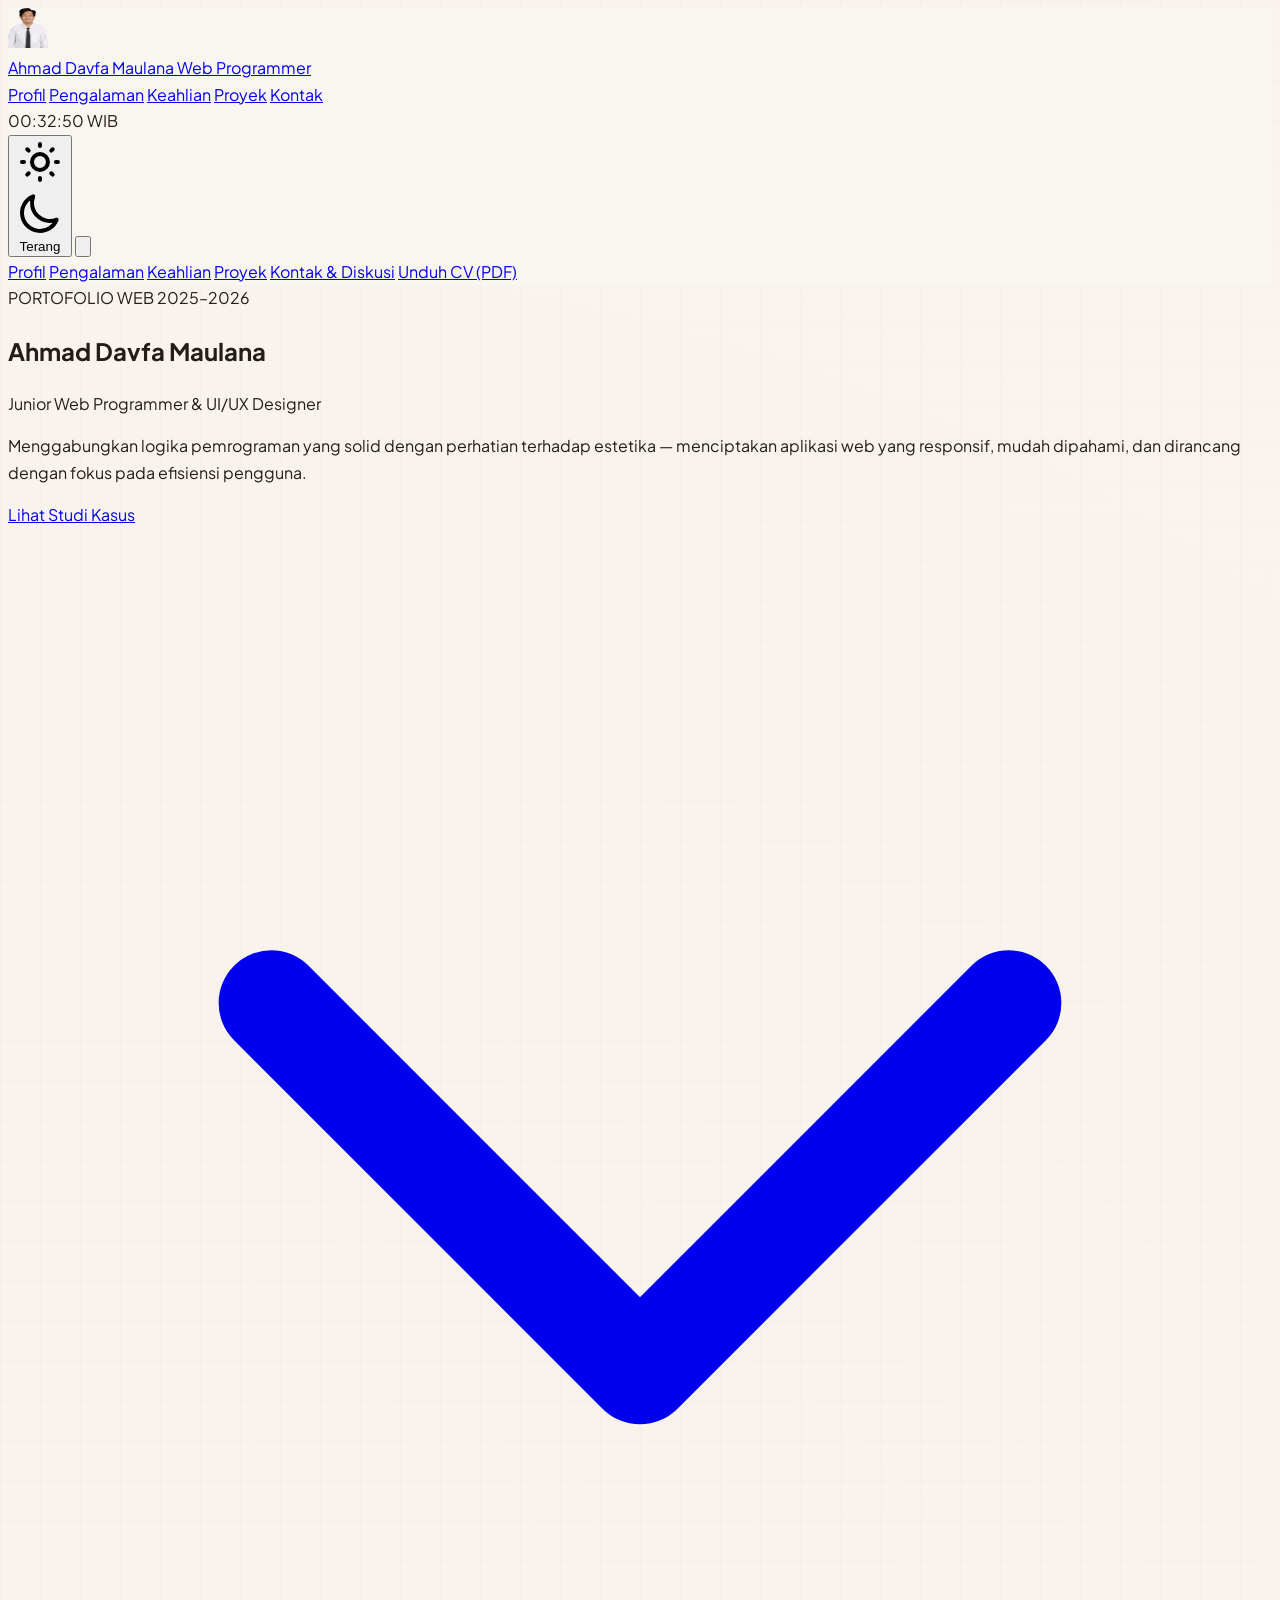
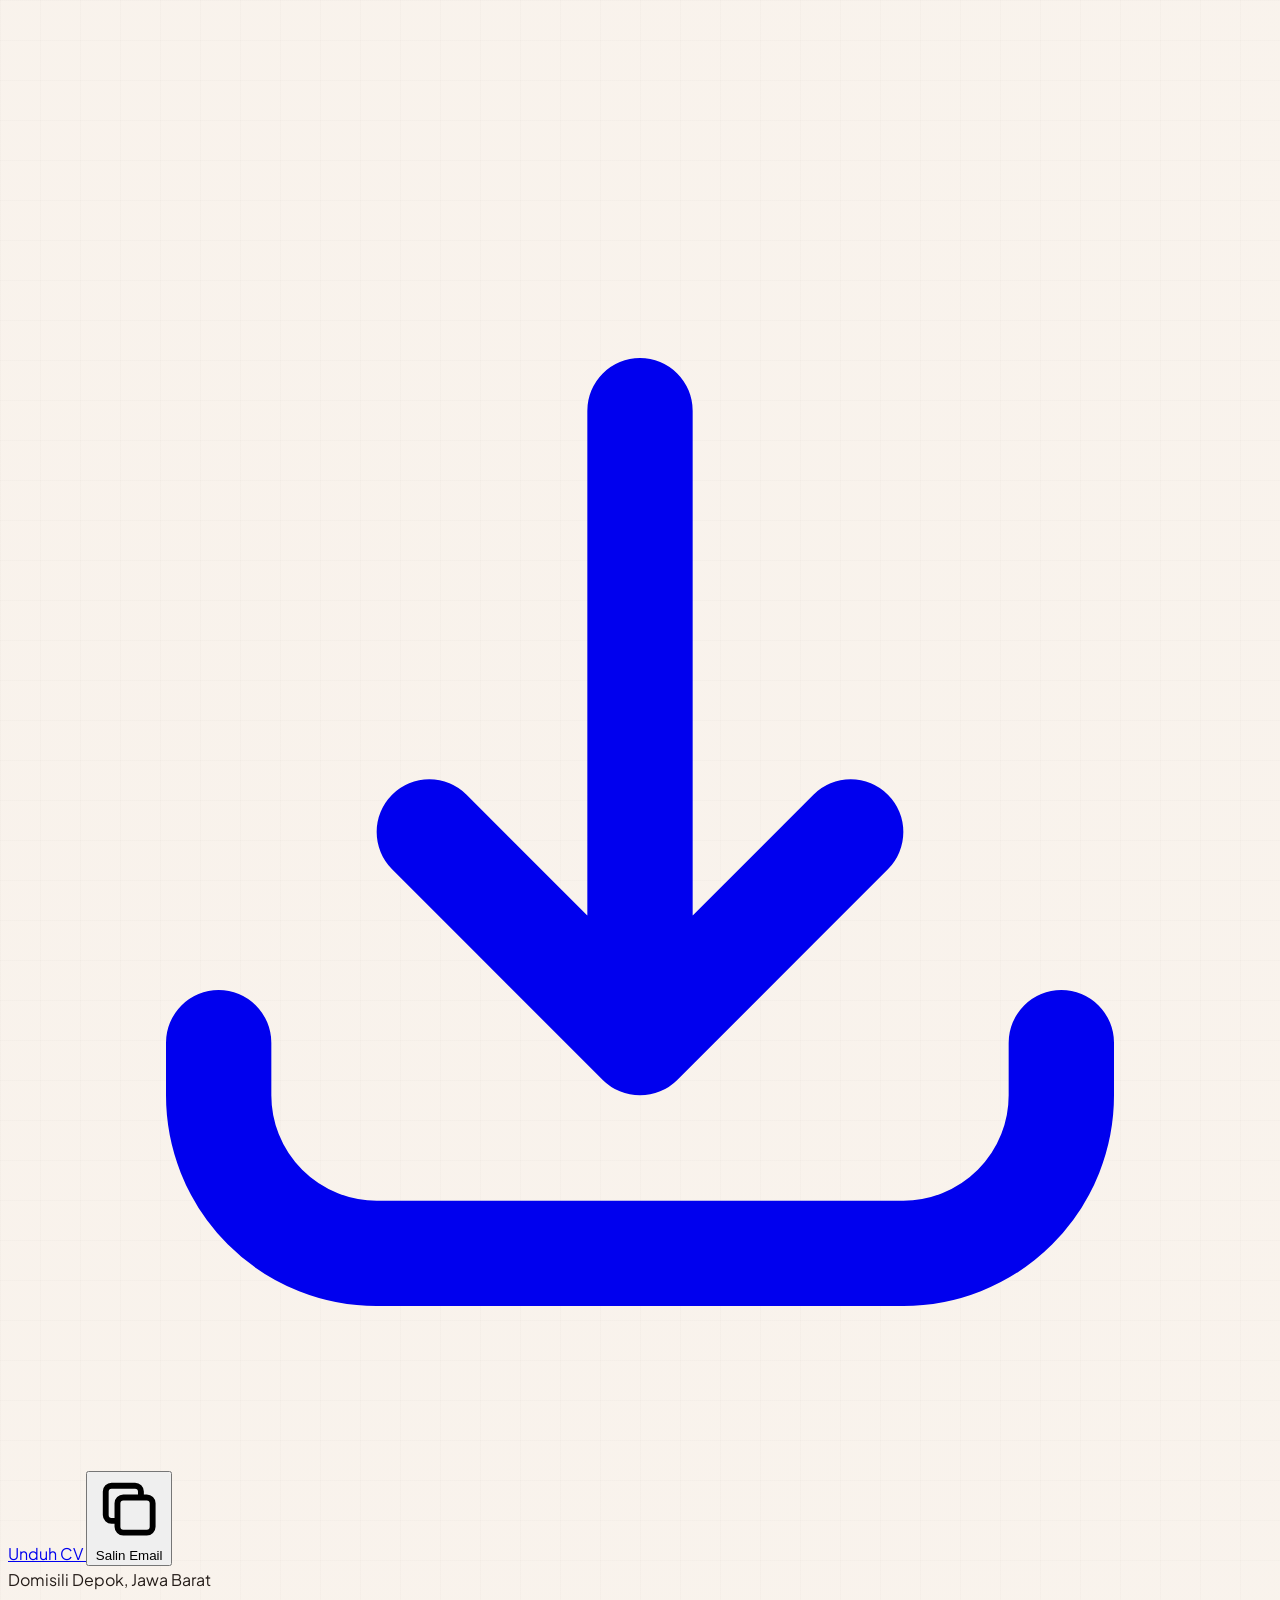
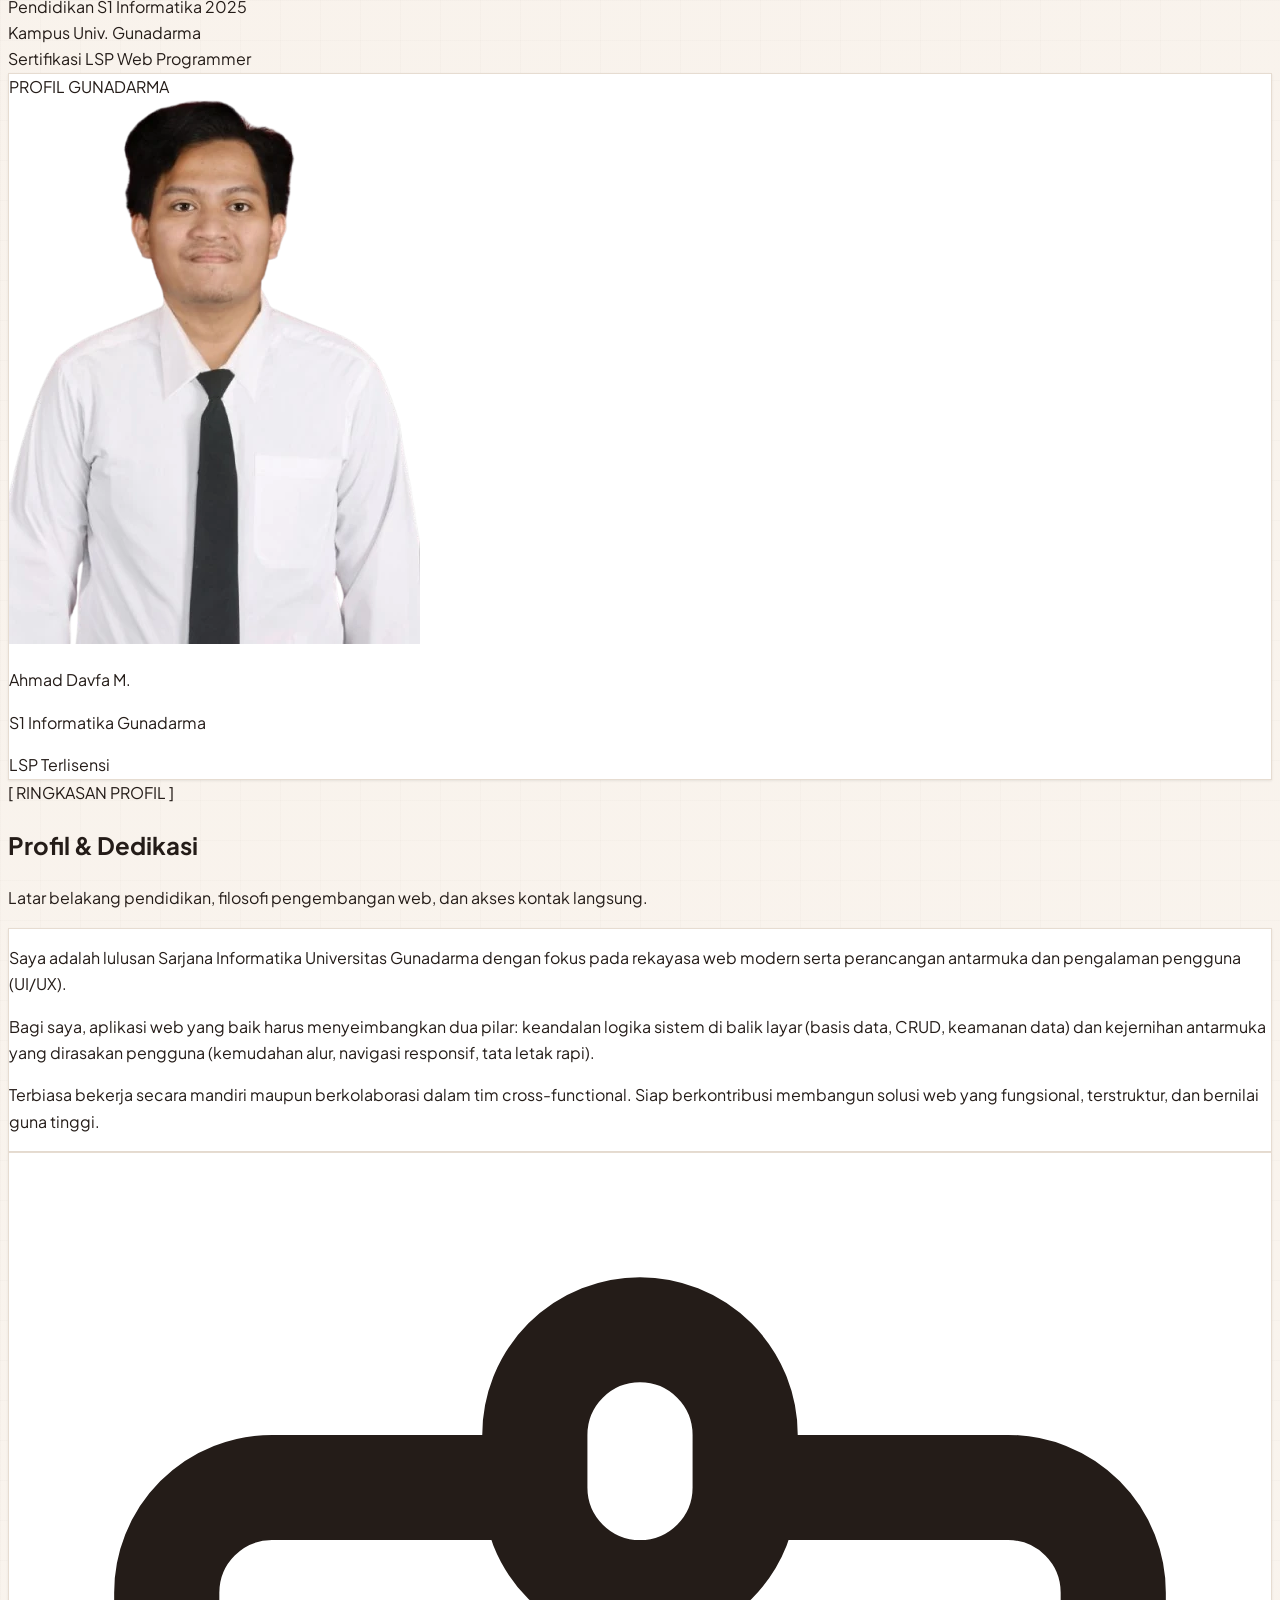
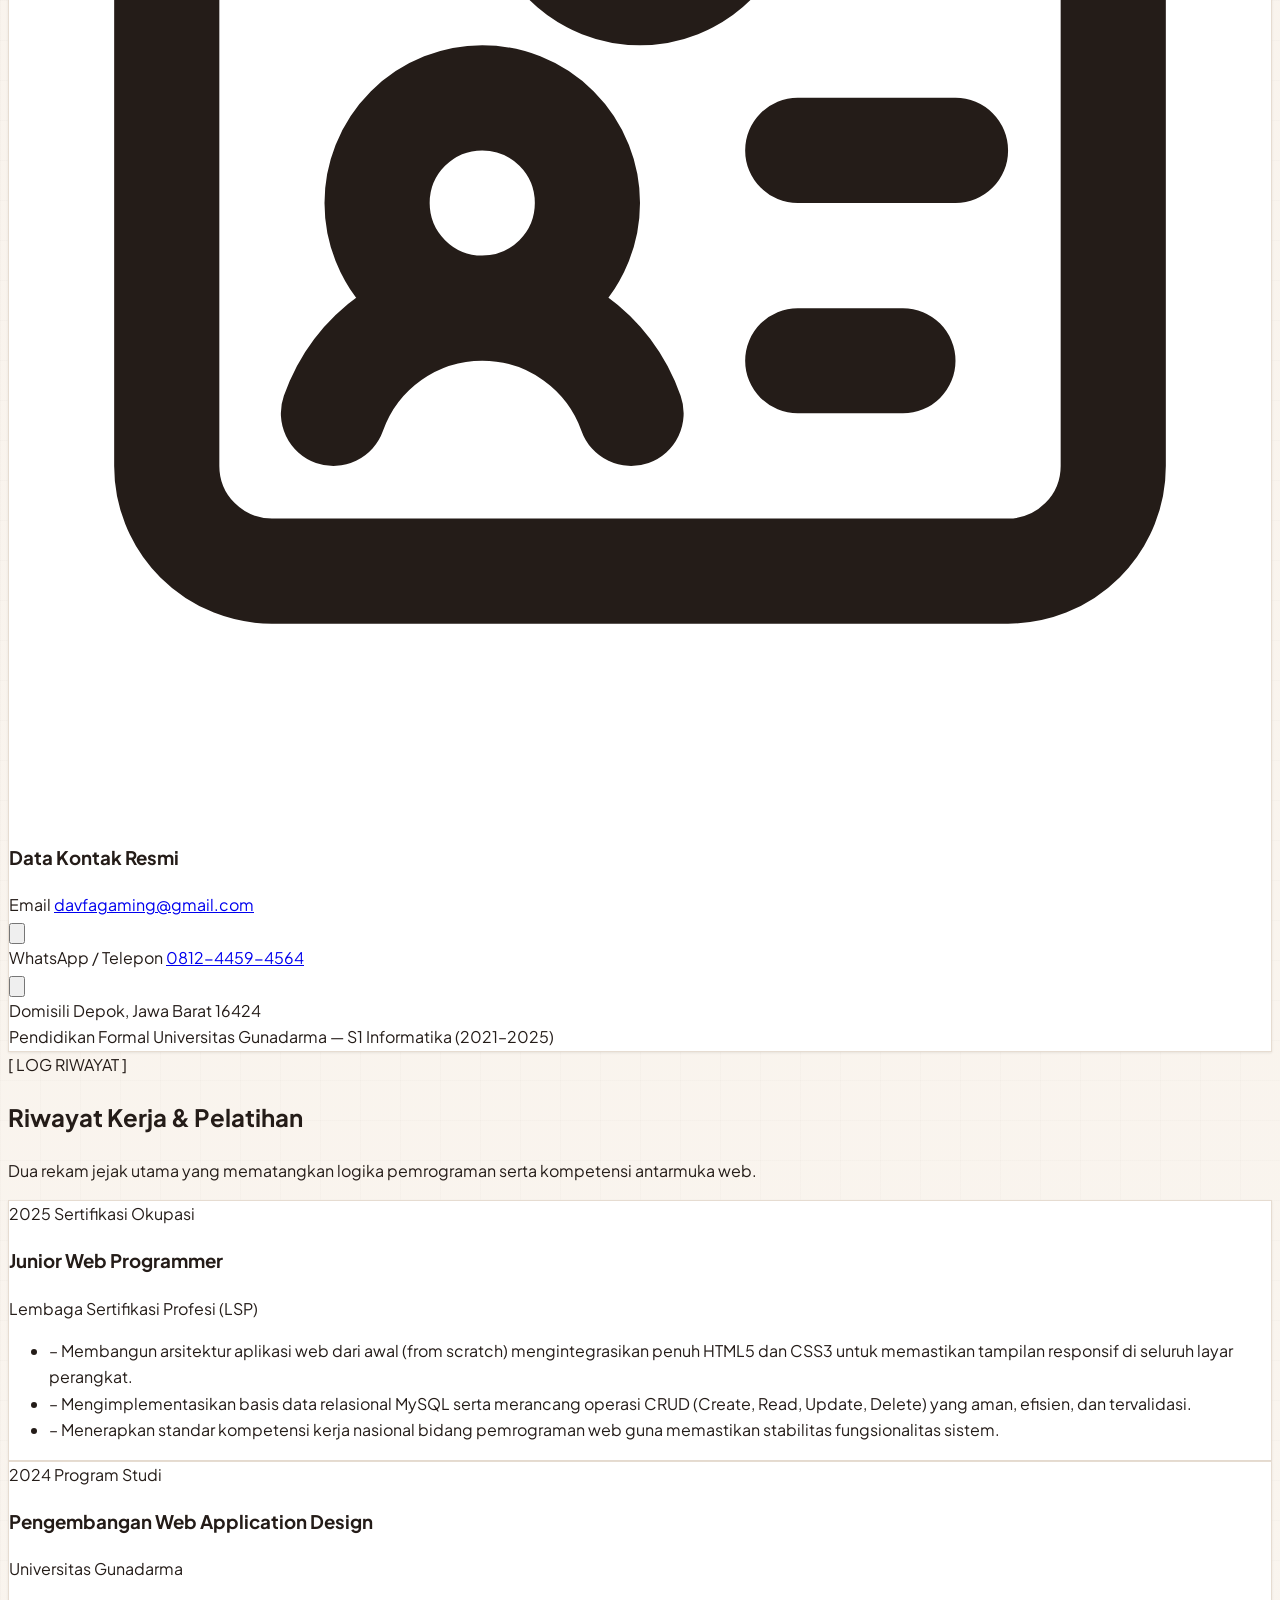
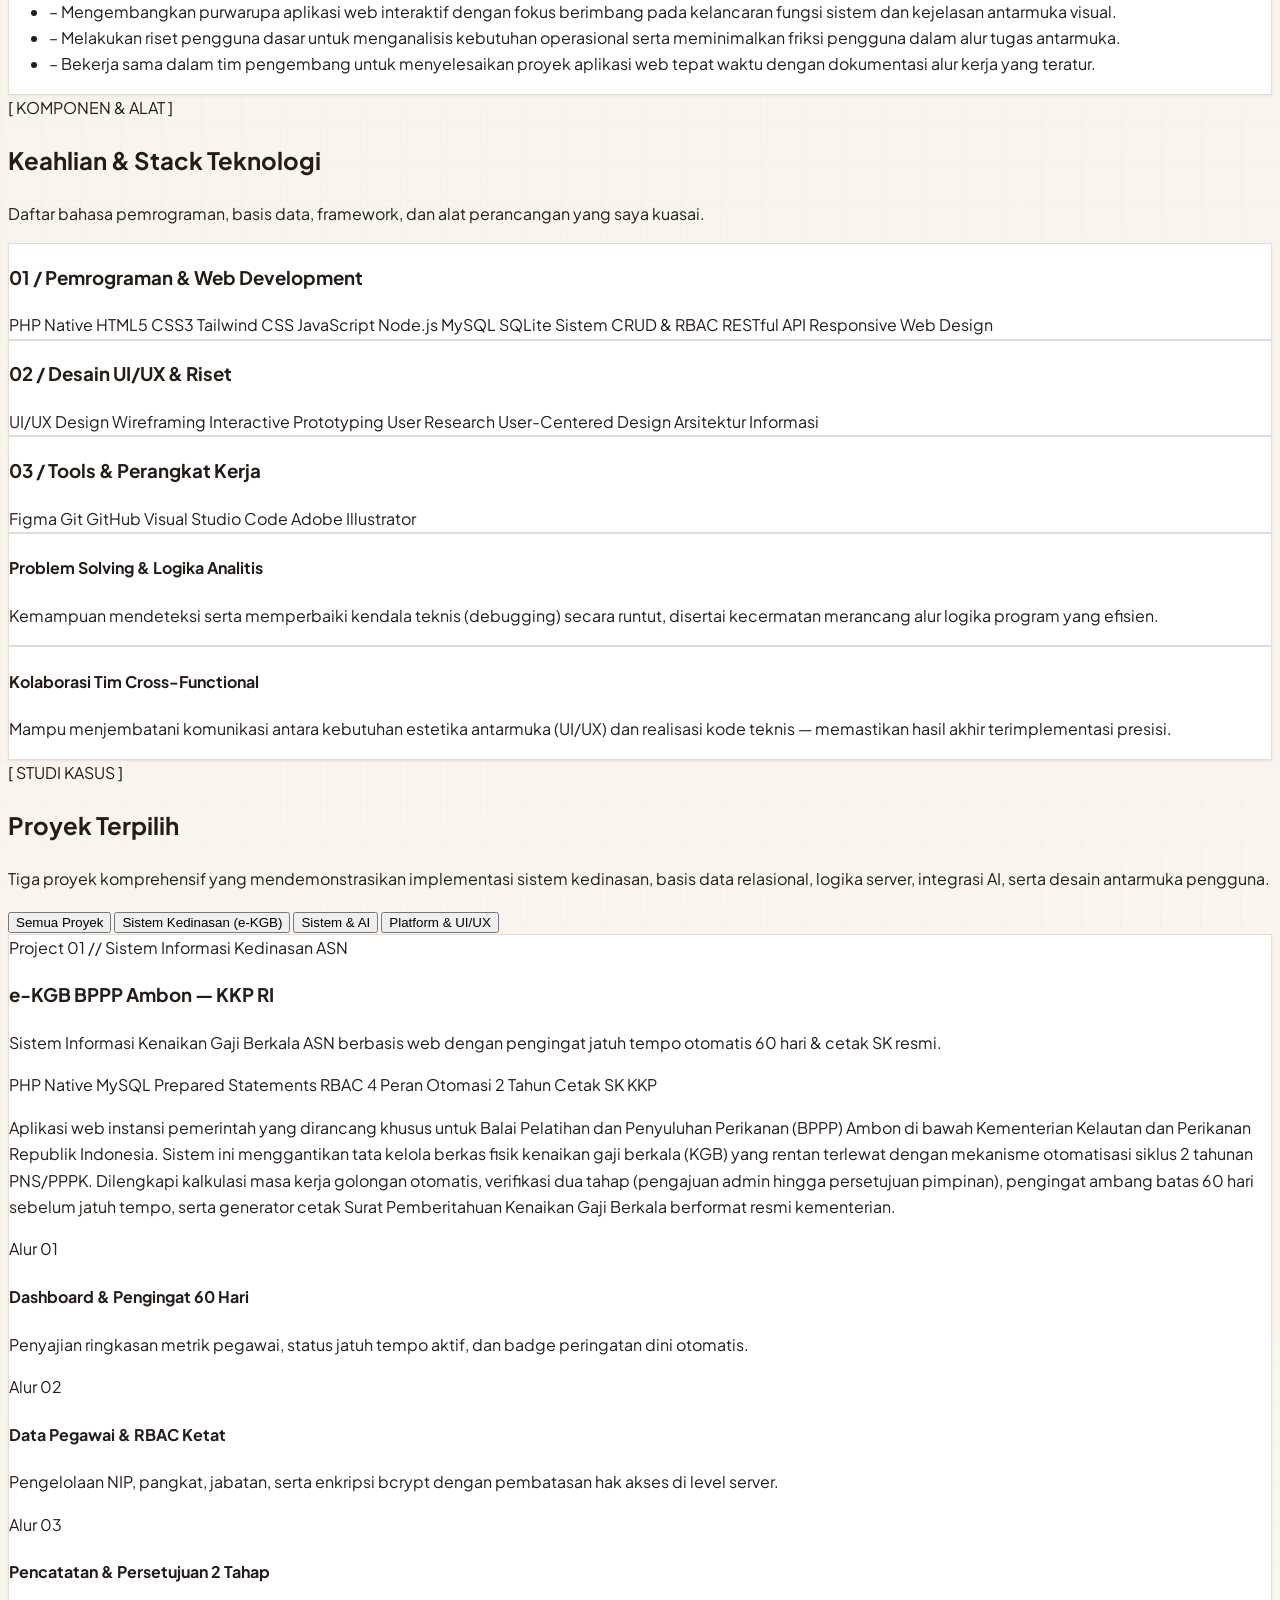
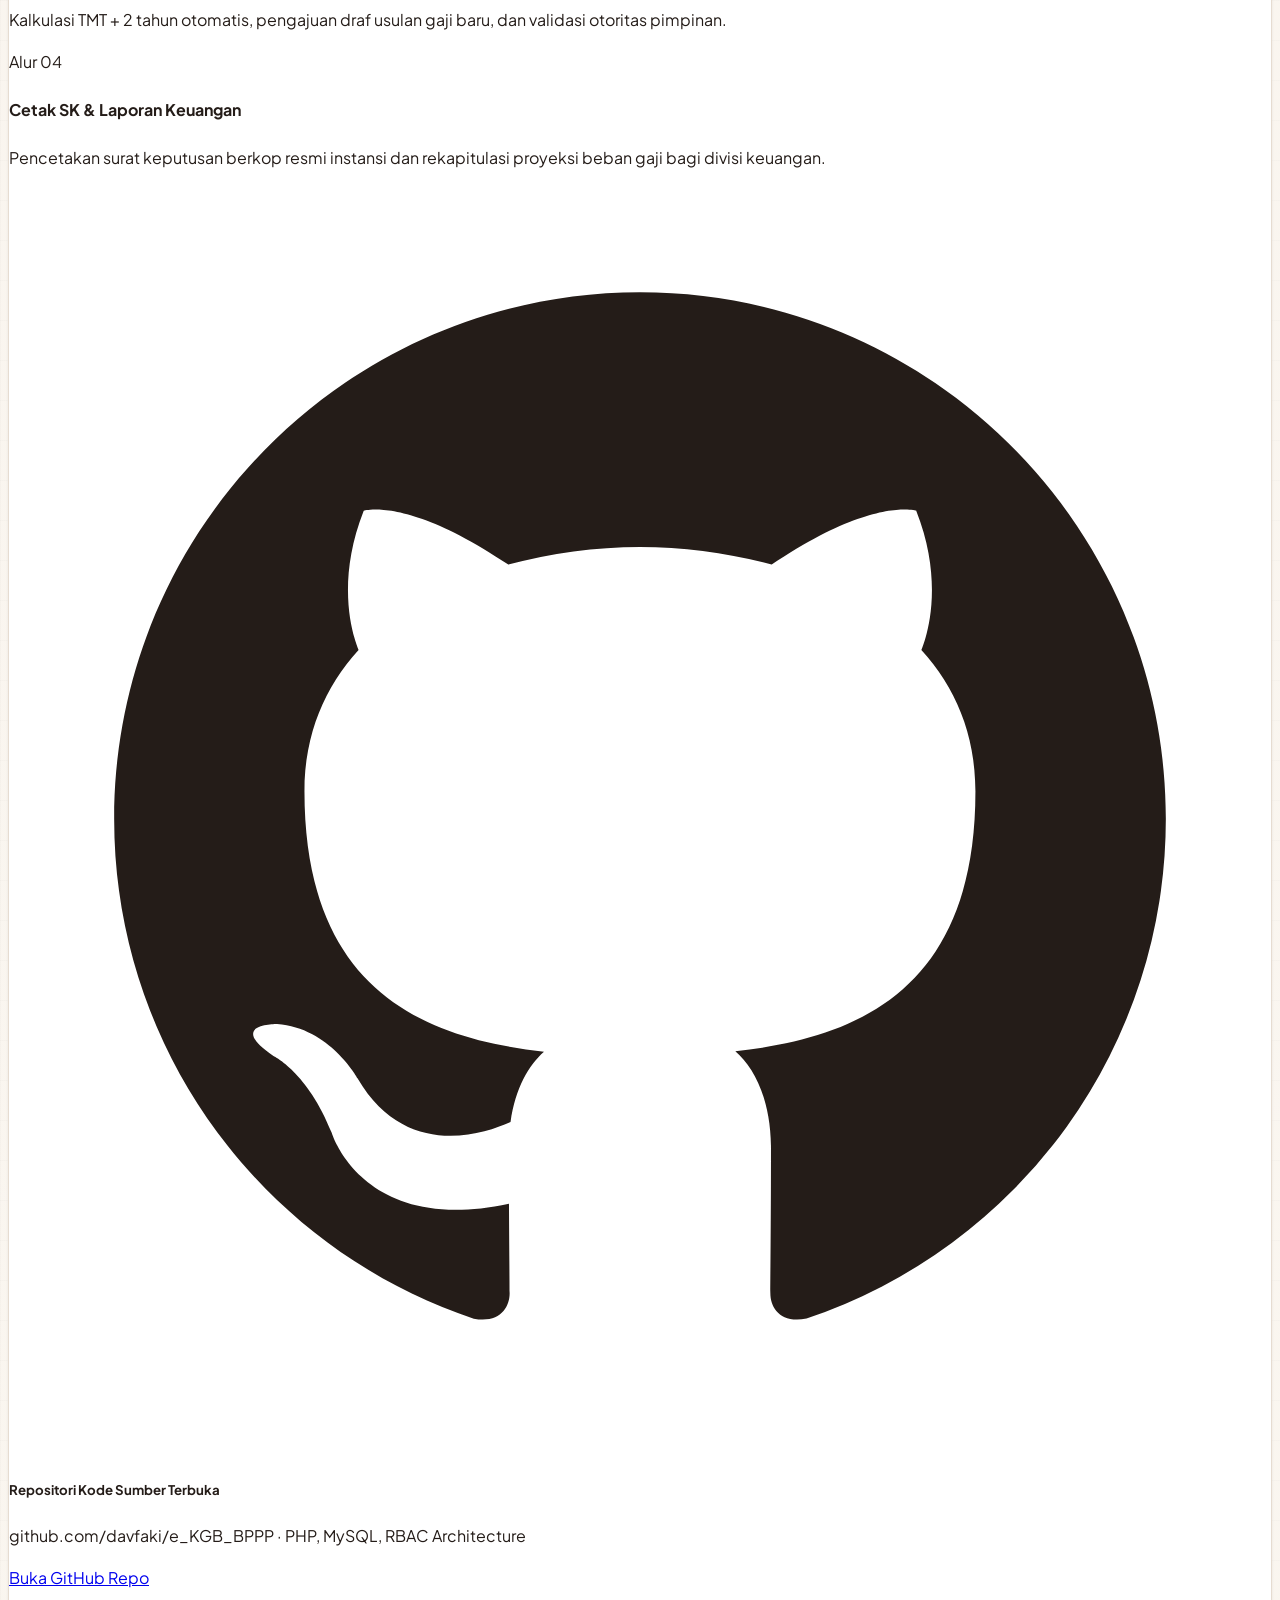
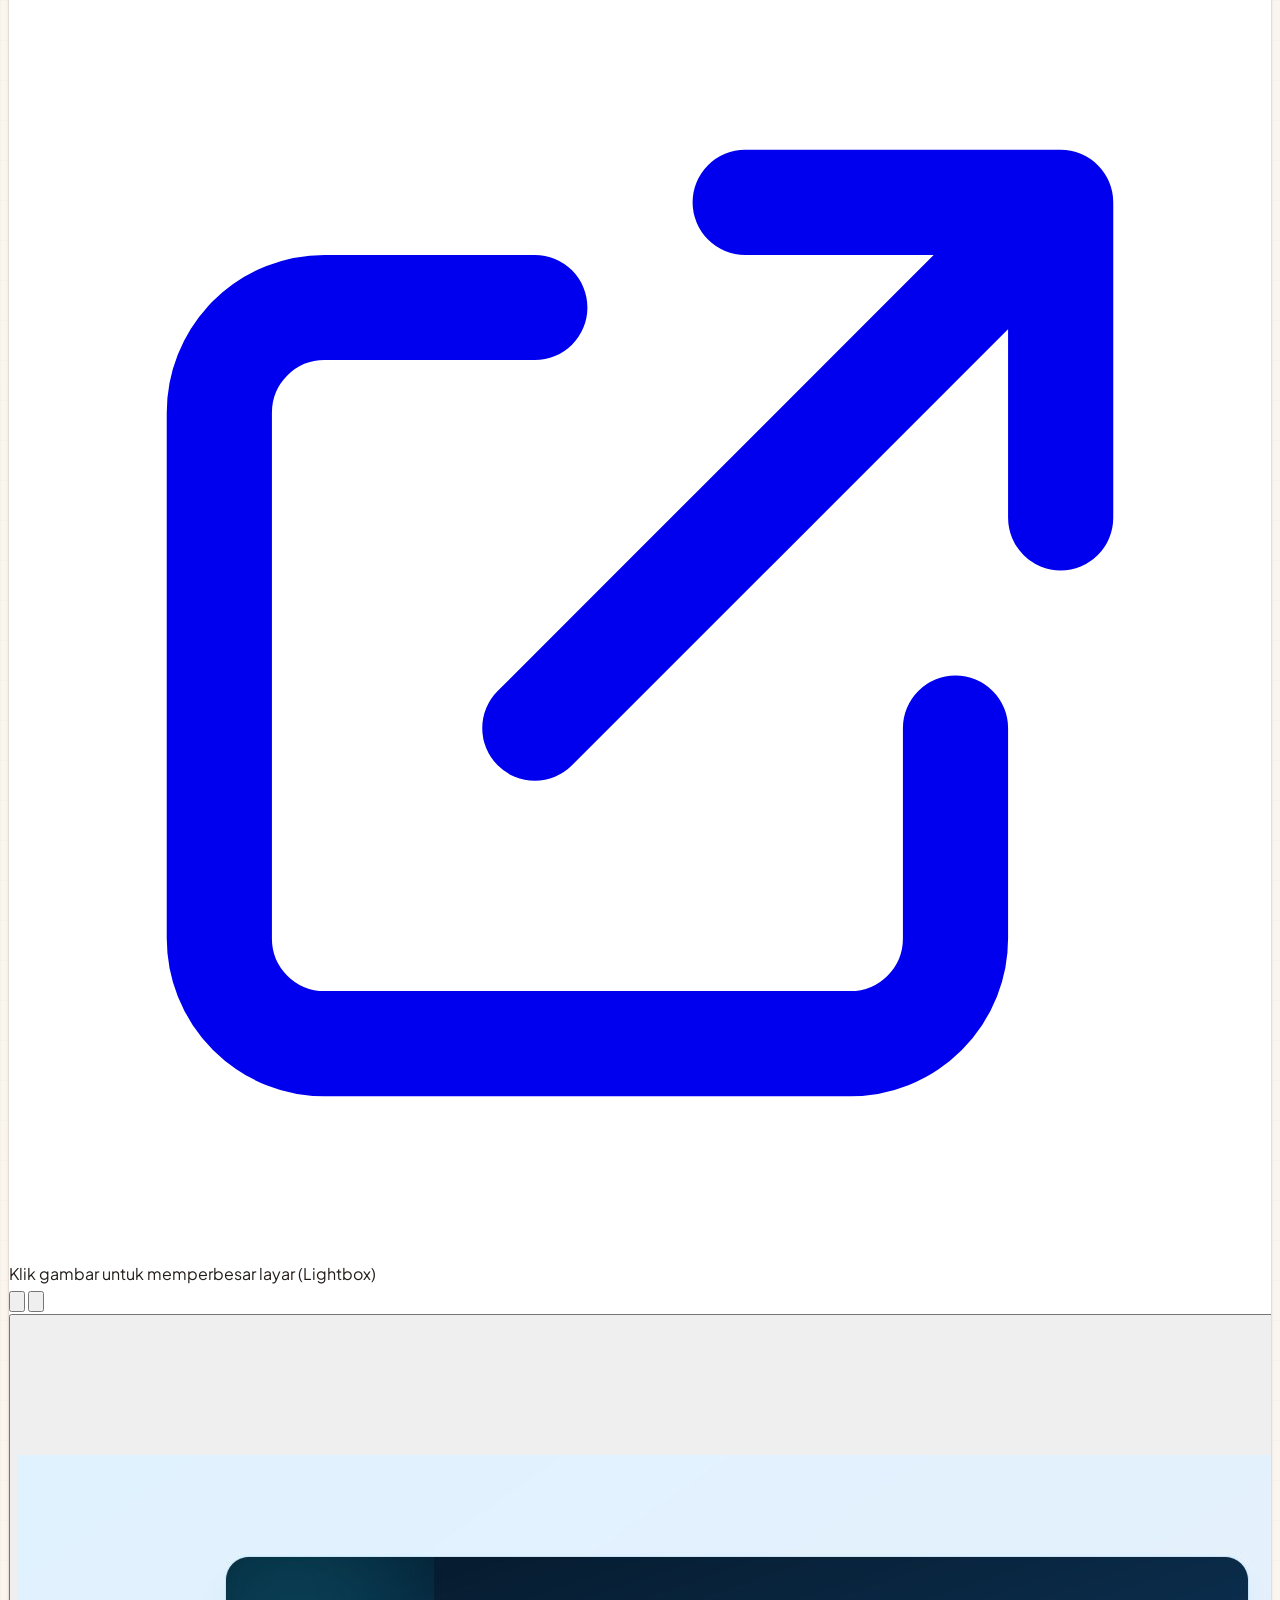
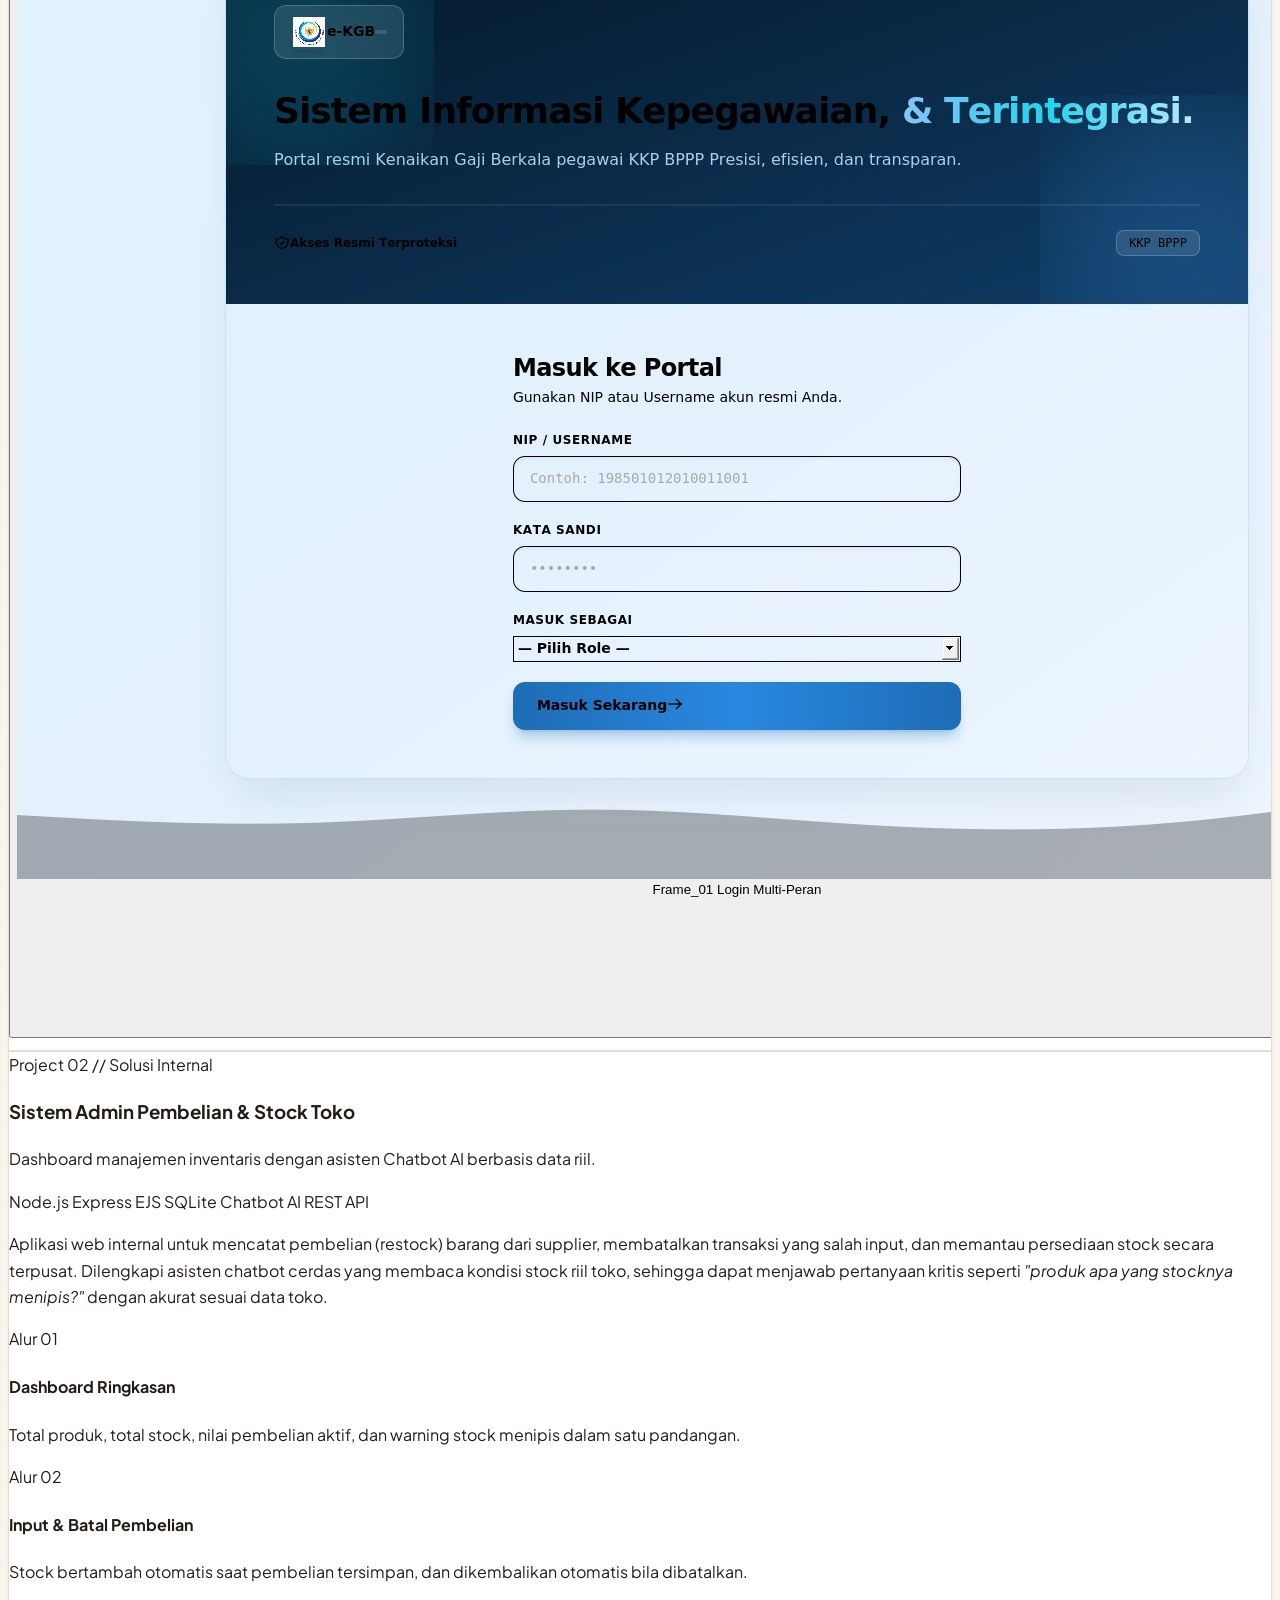
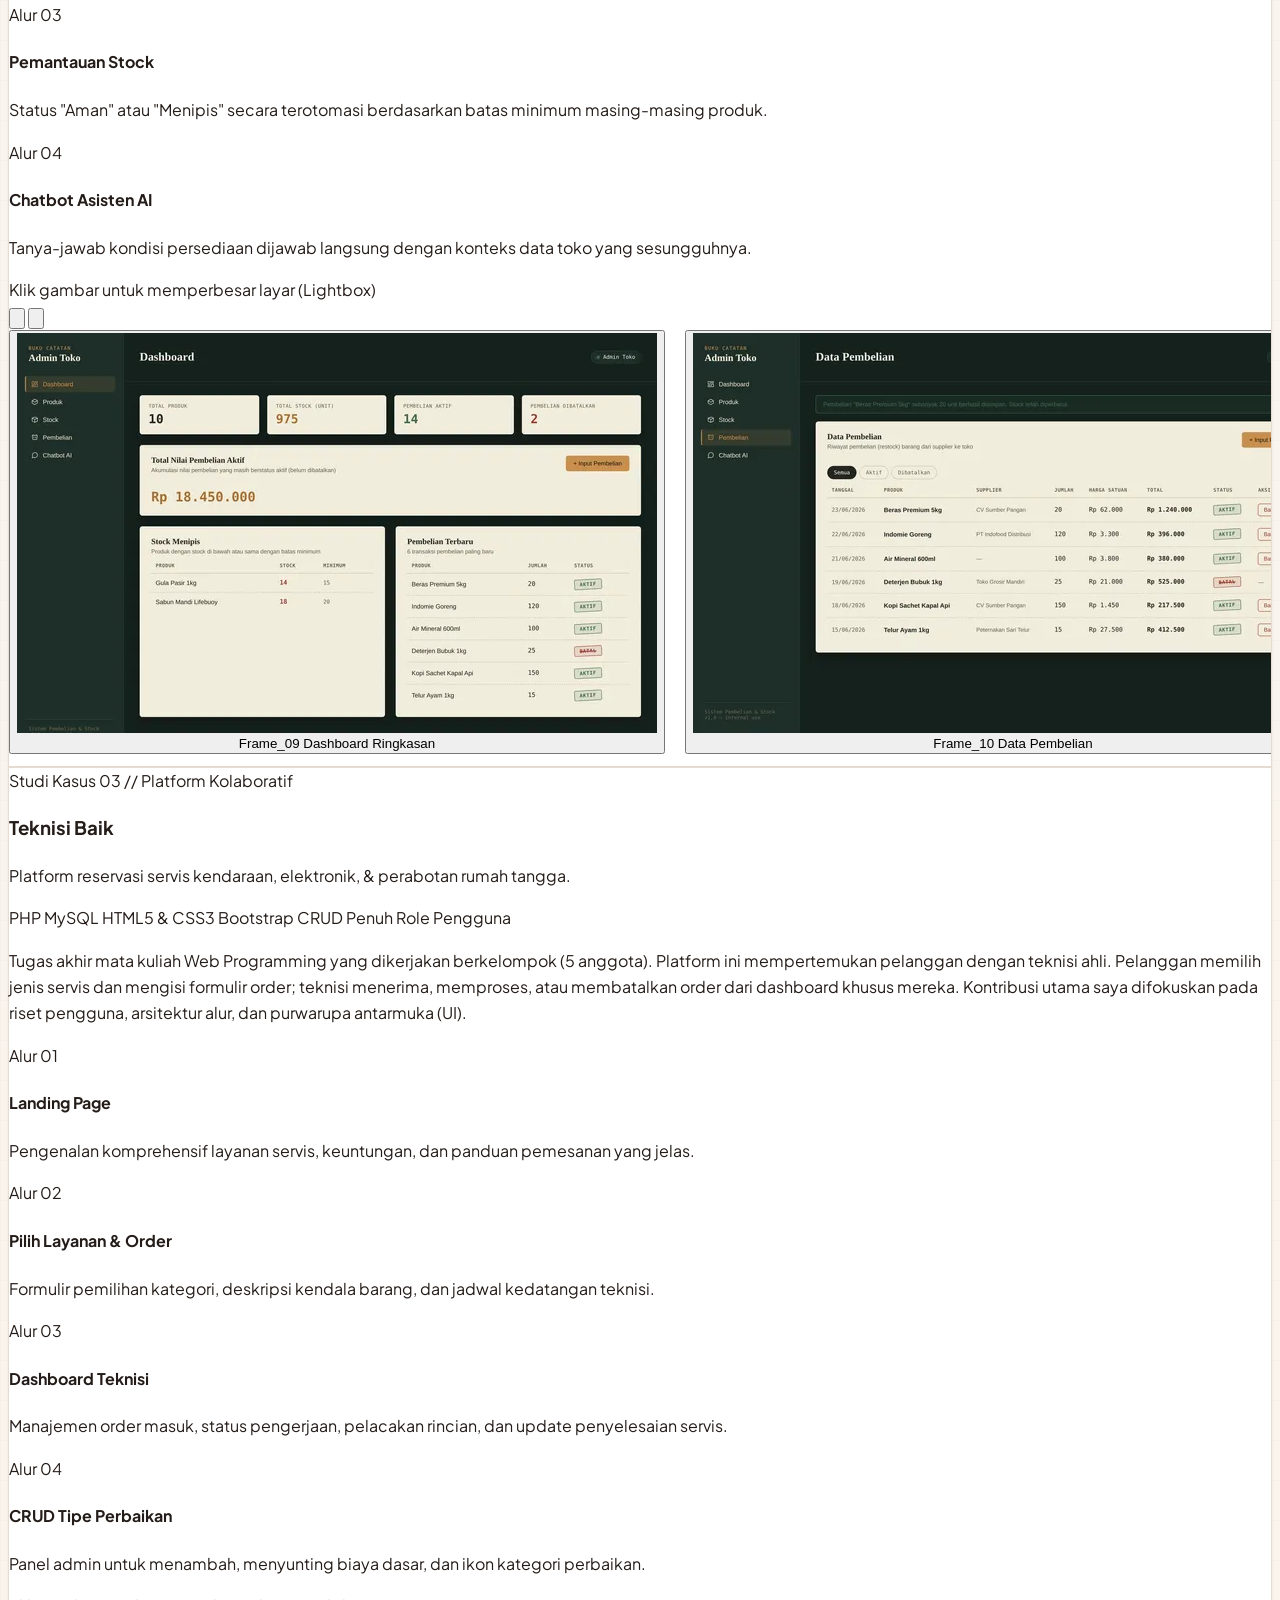
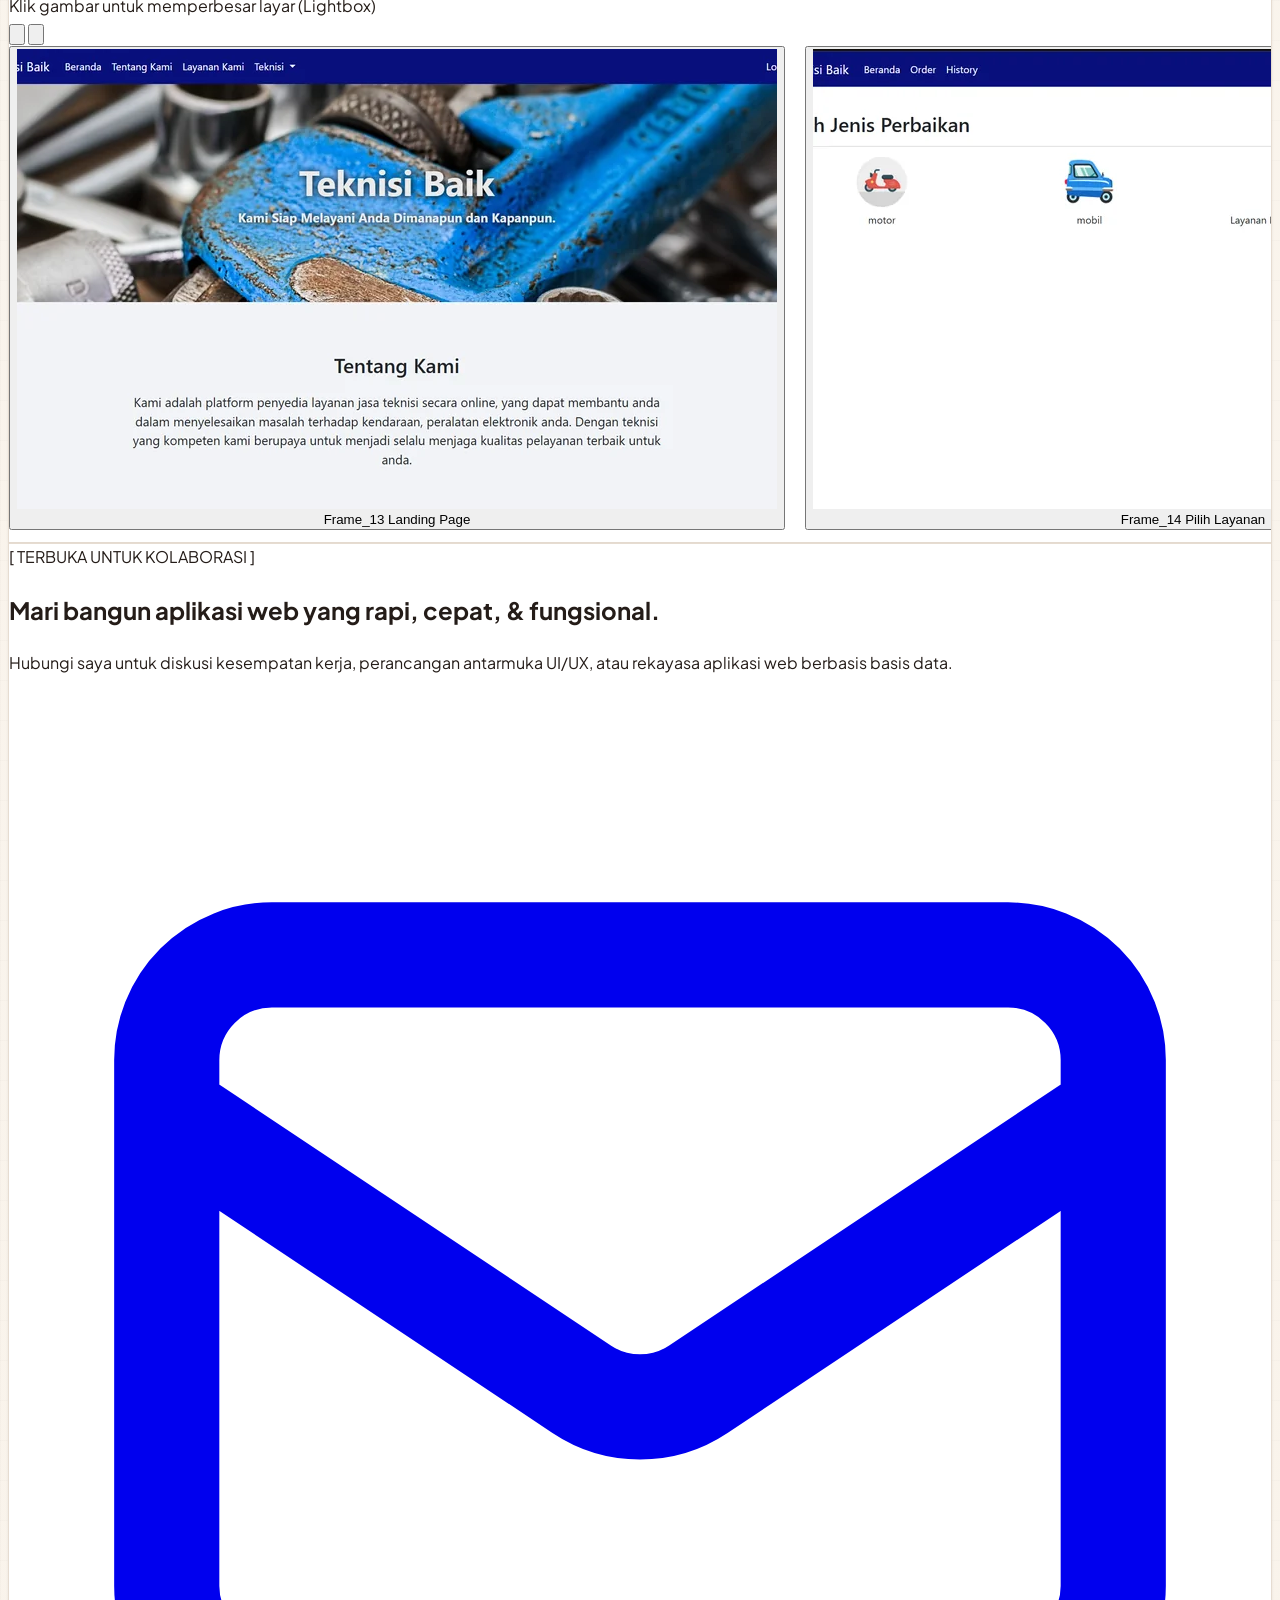
==== commit 247e0b98: "feat: gunakan avatar profil di navbar, hapus dot indicator untuk tampilan lebih rapih, dan update em" ====
--- a/index.html
+++ b/index.html
@@ -72,7 +72,7 @@
   </script>
 
   <!-- Bespoke Warm Styles, Tactile Cards, and Micro-interactions -->
-  <link rel="stylesheet" href="assets/css/style.css?v=2.0">
+  <link rel="stylesheet" href="assets/css/style.css?v=2.1">
 </head>
 
 <body
@@ -82,11 +82,11 @@
   <header class="fixed top-0 left-0 right-0 z-50 bg-[#FAF6F0]/90 dark:bg-[#161412]/90 backdrop-blur-md border-b border-[#E6DCD1] dark:border-[#38322D] transition-colors duration-300" id="top">
     <div class="max-w-6xl mx-auto px-3 sm:px-6 h-16 sm:h-20 flex items-center justify-between gap-2">
 
-      <!-- Brand Logo -->
+      <!-- Brand Logo / Avatar -->
       <a class="flex items-center gap-2 sm:gap-3 group shrink-0" href="#top" aria-label="Beranda Ahmad Davfa">
         <div
-          class="w-9 h-9 sm:w-10 sm:h-10 rounded-xl bg-white dark:bg-[#211E1B] border border-[#E6DCD1] dark:border-[#38322D] flex items-center justify-center p-1.5 transition-transform group-hover:scale-105 shadow-xs">
-          <img src="assets/img/logo.svg" alt="Logo AD" width="28" height="28" class="w-6 h-6 sm:w-7 sm:h-7">
+          class="w-9 h-9 sm:w-10 sm:h-10 rounded-xl overflow-hidden bg-[#F3ECE2] dark:bg-[#292522] border border-[#E6DCD1] dark:border-[#38322D] flex items-center justify-center transition-transform group-hover:scale-105 shadow-xs shrink-0">
+          <img src="assets/img/profile-ahmad-davfa.webp" alt="Foto Profil Ahmad Davfa" width="40" height="40" class="w-full h-full object-cover object-top">
         </div>
         <div class="flex flex-col">
           <span
@@ -115,9 +115,8 @@
       <div class="flex items-center gap-1.5 sm:gap-2.5 shrink-0">
         <!-- Real-Time Clock Widget -->
         <div
-          class="flex items-center gap-1.5 px-2 sm:px-2.5 py-1 sm:py-1.5 rounded-xl bg-white/80 dark:bg-[#211E1B] border border-[#E6DCD1] dark:border-[#38322D] font-mono text-[11px] sm:text-xs text-[#5C4D44] dark:text-[#B8AAA0] shadow-xs select-none"
+          class="flex items-center px-2.5 sm:px-3 py-1 sm:py-1.5 rounded-xl bg-white/80 dark:bg-[#211E1B] border border-[#E6DCD1] dark:border-[#38322D] font-mono text-[11px] sm:text-xs text-[#5C4D44] dark:text-[#B8AAA0] shadow-xs select-none"
           title="Waktu Nyata Lokal">
-          <span class="w-2 h-2 rounded-full bg-[#10B981] animate-pulse shrink-0"></span>
           <span id="navbar-live-clock" class="tracking-tight font-medium font-mono whitespace-nowrap">--:-- WIB</span>
         </div>
 
@@ -171,8 +170,7 @@
 
             <!-- Editorial Index Tag -->
             <div
-              class="inline-flex items-center gap-2 px-3 py-1 rounded-full bg-white dark:bg-[#211E1B] border border-[#E6DCD1] dark:border-[#38322D] text-xs font-mono text-[#8C7B71] dark:text-[#87796F] shadow-sm">
-              <span class="w-2 h-2 rounded-full bg-[#BC5434] dark:bg-[#DE6E4E] status-pulse-warm"></span>
+              class="inline-flex items-center px-3.5 py-1.5 rounded-full bg-white dark:bg-[#211E1B] border border-[#E6DCD1] dark:border-[#38322D] text-xs font-mono text-[#8C7B71] dark:text-[#87796F] shadow-sm tracking-wide">
               <span>PORTOFOLIO WEB 2025–2026</span>
             </div>
 
@@ -214,7 +212,7 @@
 
               <button
                 class="tactile-btn inline-flex items-center gap-2 px-4 py-3.5 rounded-xl font-medium bg-white dark:bg-[#211E1B] border border-[#E6DCD1] dark:border-[#38322D] hover:bg-[#F3ECE2] dark:hover:bg-[#292522] text-xs sm:text-sm text-[#5C4D44] dark:text-[#B8AAA0] hover:text-[#241C18] dark:hover:text-[#F2EBE3] transition-all shadow-sm"
-                data-copy="ahmaddavfamaulana@gmail.com" data-copy-label="Alamat Email" title="Salin Email">
+                data-copy="davfagaming@gmail.com" data-copy-label="Alamat Email" title="Salin Email">
                 <svg class="w-4 h-4 text-[#8C7B71] dark:text-[#87796F]" fill="none" stroke="currentColor" viewBox="0 0 24 24">
                   <path stroke-linecap="round" stroke-linejoin="round" stroke-width="2"
                     d="M8 16H6a2 2 0 01-2-2V6a2 2 0 012-2h8a2 2 0 012 2v2m-6 12h8a2 2 0 002-2v-8a2 2 0 00-2-2h-8a2 2 0 00-2 2v8a2 2 0 002 2z">
@@ -253,8 +251,7 @@
               <!-- Frame Header -->
               <div
                 class="flex items-center justify-between text-xs font-mono text-[#8C7B71] dark:text-[#87796F] px-1 pb-1 border-b border-[#EFE7DE] dark:border-[#2C2723]">
-                <span class="flex items-center gap-1.5 text-[#BC5434] dark:text-[#DE6E4E]">
-                  <span class="w-2 h-2 rounded-full bg-[#BC5434] dark:bg-[#DE6E4E]"></span>
+                <span class="font-bold text-[#BC5434] dark:text-[#DE6E4E]">
                   PROFIL
                 </span>
                 <span>GUNADARMA</span>
@@ -338,12 +335,12 @@
               <div class="flex items-center justify-between p-3 rounded-xl bg-[#FAF6F0] dark:bg-[#161412] border border-[#E6DCD1] dark:border-[#38322D]">
                 <div>
                   <span class="text-xs font-mono text-[#8C7B71] dark:text-[#87796F] block">Email</span>
-                  <a href="mailto:ahmaddavfa固定a@gmail.com"
-                    class="text-sm font-medium text-[#BC5434] dark:text-[#DE6E4E] hover:underline">ahmaddavfamaulana@gmail.com</a>
+                  <a href="mailto:davfagaming@gmail.com"
+                    class="text-sm font-medium text-[#BC5434] dark:text-[#DE6E4E] hover:underline">davfagaming@gmail.com</a>
                 </div>
                 <button type="button"
                   class="p-2 rounded-lg bg-white dark:bg-[#292522] hover:bg-[#F3ECE2] dark:hover:bg-[#352F2A] border border-[#E6DCD1] dark:border-[#38322D] text-[#5C4D44] dark:text-[#B8AAA0] hover:text-[#241C18] dark:hover:text-[#F2EBE3] transition-all"
-                  data-copy="ahmaddavfamaulana@gmail.com" data-copy-label="Email" title="Salin Email">
+                  data-copy="davfagaming@gmail.com" data-copy-label="Email" title="Salin Email">
                   <svg class="w-4 h-4" fill="none" stroke="currentColor" viewBox="0 0 24 24">
                     <path stroke-linecap="round" stroke-linejoin="round" stroke-width="2"
                       d="M8 16H6a2 2 0 01-2-2V6a2 2 0 012-2h8a2 2 0 012 2v2m-6 12h8a2 2 0 002-2v-8a2 2 0 00-2-2h-8a2 2 0 00-2 2v8a2 2 0 002 2z">
@@ -418,17 +415,17 @@
 
               <ul class="space-y-3 text-sm text-[#5C4D44] dark:text-[#B8AAA0] pt-2">
                 <li class="flex items-start gap-2.5">
-                  <span class="w-1.5 h-1.5 rounded-full bg-[#BC5434] dark:bg-[#DE6E4E] shrink-0 mt-2"></span>
+                  <span class="text-[#BC5434] dark:text-[#DE6E4E] font-bold shrink-0">–</span>
                   <span>Membangun arsitektur aplikasi web dari awal (from scratch) mengintegrasikan penuh HTML5 dan CSS3
                     untuk memastikan tampilan responsif di seluruh layar perangkat.</span>
                 </li>
                 <li class="flex items-start gap-2.5">
-                  <span class="w-1.5 h-1.5 rounded-full bg-[#BC5434] dark:bg-[#DE6E4E] shrink-0 mt-2"></span>
+                  <span class="text-[#BC5434] dark:text-[#DE6E4E] font-bold shrink-0">–</span>
                   <span>Mengimplementasikan basis data relasional MySQL serta merancang operasi CRUD (Create, Read,
                     Update, Delete) yang aman, efisien, dan tervalidasi.</span>
                 </li>
                 <li class="flex items-start gap-2.5">
-                  <span class="w-1.5 h-1.5 rounded-full bg-[#BC5434] dark:bg-[#DE6E4E] shrink-0 mt-2"></span>
+                  <span class="text-[#BC5434] dark:text-[#DE6E4E] font-bold shrink-0">–</span>
                   <span>Menerapkan standar kompetensi kerja nasional bidang pemrograman web guna memastikan stabilitas
                     fungsionalitas sistem.</span>
                 </li>
@@ -452,17 +449,17 @@
 
               <ul class="space-y-3 text-sm text-[#5C4D44] dark:text-[#B8AAA0] pt-2">
                 <li class="flex items-start gap-2.5">
-                  <span class="w-1.5 h-1.5 rounded-full bg-[#8C7B71] dark:text-[#87796F] shrink-0 mt-2"></span>
+                  <span class="text-[#8C7B71] dark:text-[#87796F] font-bold shrink-0">–</span>
                   <span>Mengembangkan purwarupa aplikasi web interaktif dengan fokus berimbang pada kelancaran fungsi
                     sistem dan kejelasan antarmuka visual.</span>
                 </li>
                 <li class="flex items-start gap-2.5">
-                  <span class="w-1.5 h-1.5 rounded-full bg-[#8C7B71] dark:text-[#87796F] shrink-0 mt-2"></span>
+                  <span class="text-[#8C7B71] dark:text-[#87796F] font-bold shrink-0">–</span>
                   <span>Melakukan riset pengguna dasar untuk menganalisis kebutuhan operasional serta meminimalkan
                     friksi pengguna dalam alur tugas antarmuka.</span>
                 </li>
                 <li class="flex items-start gap-2.5">
-                  <span class="w-1.5 h-1.5 rounded-full bg-[#8C7B71] dark:text-[#87796F] shrink-0 mt-2"></span>
+                  <span class="text-[#8C7B71] dark:text-[#87796F] font-bold shrink-0">–</span>
                   <span>Bekerja sama dalam tim pengembang untuk menyelesaikan proyek aplikasi web tepat waktu dengan
                     dokumentasi alur kerja yang teratur.</span>
                 </li>
@@ -1177,7 +1174,7 @@
               <!-- Action Buttons -->
               <div class="flex flex-wrap items-center gap-3 pt-3">
                 <a class="tactile-btn inline-flex items-center gap-2 px-6 py-3.5 rounded-xl font-bold bg-[#BC5434] dark:bg-[#DE6E4E] text-white hover:bg-[#9E3E20] dark:hover:bg-[#C45737] transition-all shadow-sm"
-                  href="mailto:ahmaddavfamaulana@gmail.com?subject=Diskusi%20Proyek%20Website">
+                  href="mailto:davfagaming@gmail.com?subject=Diskusi%20Proyek%20Website">
                   <svg class="w-5 h-5" fill="none" stroke="currentColor" viewBox="0 0 24 24">
                     <path stroke-linecap="round" stroke-linejoin="round" stroke-width="2"
                       d="M3 8l7.89 5.26a2 2 0 002.22 0L21 8M5 19h14a2 2 0 002-2V7a2 2 0 00-2-2H5a2 2 0 00-2 2v10a2 2 0 002 2z">
@@ -1199,12 +1196,9 @@
 
             <!-- Live Status Indicator -->
             <div class="lg:col-span-4 flex justify-center lg:justify-end">
-              <div class="p-6 rounded-2xl bg-[#FAF6F0] dark:bg-[#161412] border border-[#E6DCD1] dark:border-[#38322D] flex items-center gap-4 shadow-sm">
-                <span class="w-3.5 h-3.5 rounded-full bg-[#BC5434] dark:bg-[#DE6E4E] status-pulse-warm"></span>
-                <div>
-                  <span class="text-xs font-mono text-[#8C7B71] dark:text-[#87796F] block">STATUS OPERASIONAL</span>
-                  <span class="text-[#241C18] dark:text-[#F2EBE3] font-bold text-sm tracking-wide">SIAP BERKOLABORASI</span>
-                </div>
+              <div class="p-5 px-6 rounded-2xl bg-[#FAF6F0] dark:bg-[#161412] border border-[#E6DCD1] dark:border-[#38322D] shadow-sm">
+                <span class="text-xs font-mono text-[#8C7B71] dark:text-[#87796F] block">STATUS OPERASIONAL</span>
+                <span class="text-[#241C18] dark:text-[#F2EBE3] font-bold text-sm tracking-wide">SIAP BERKOLABORASI</span>
               </div>
             </div>
 
@@ -1303,7 +1297,7 @@
   <div id="toast-container"></div>
 
   <!-- Main Application Script -->
-  <script src="assets/js/main.js?v=2.0"></script>
+  <script src="assets/js/main.js?v=2.1"></script>
 </body>
 
 </html>
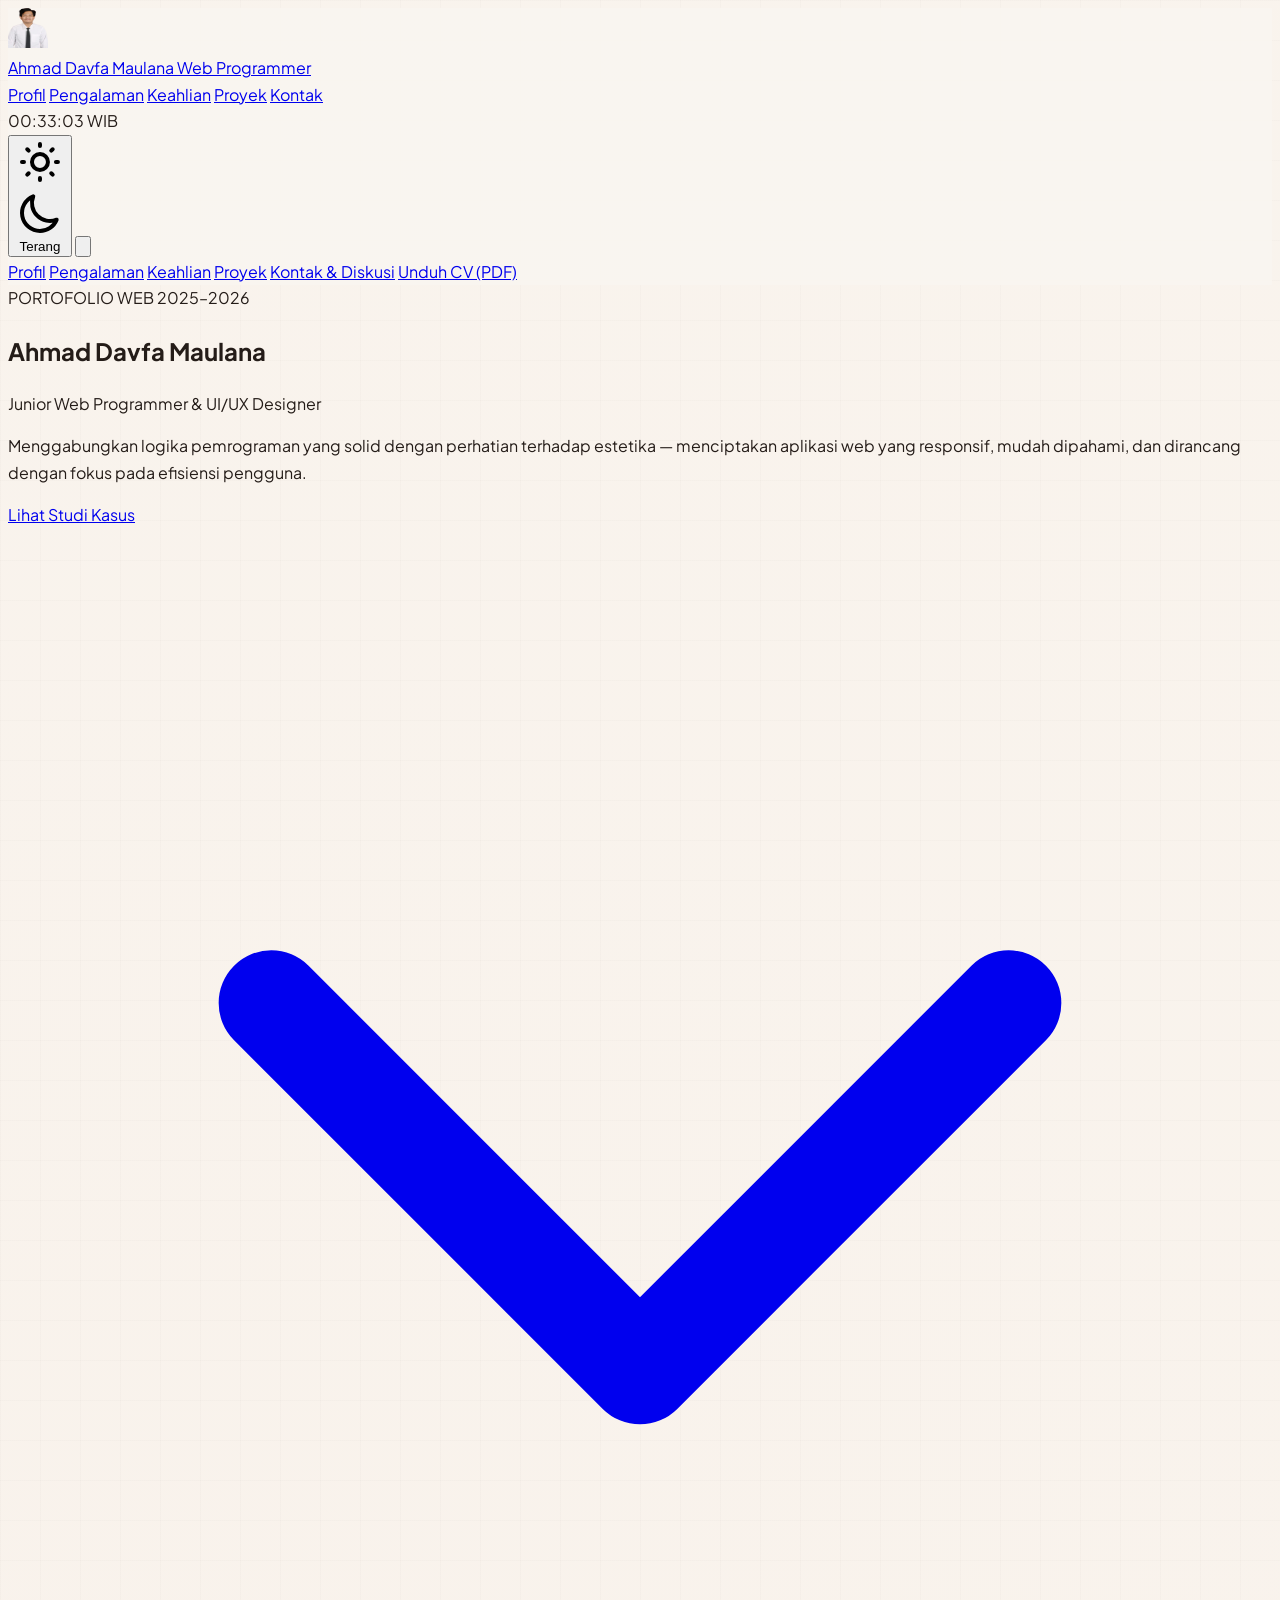
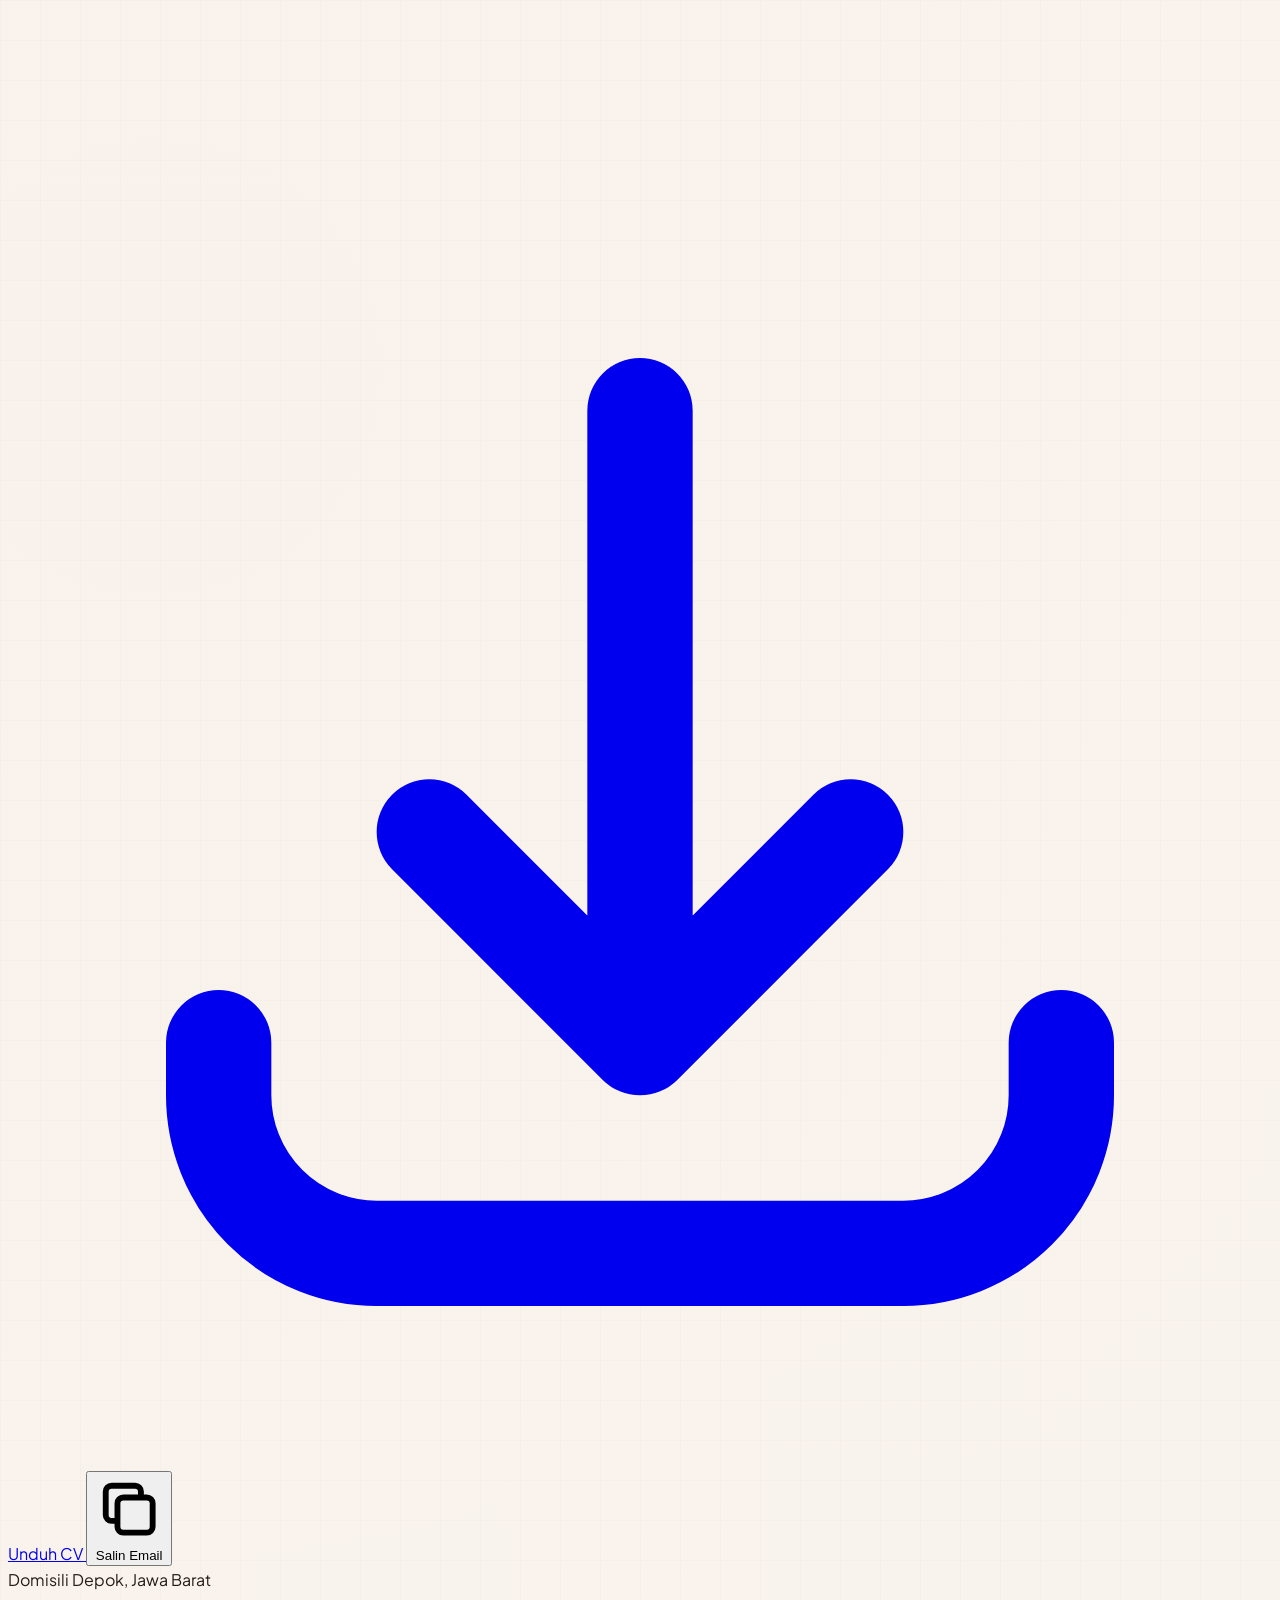
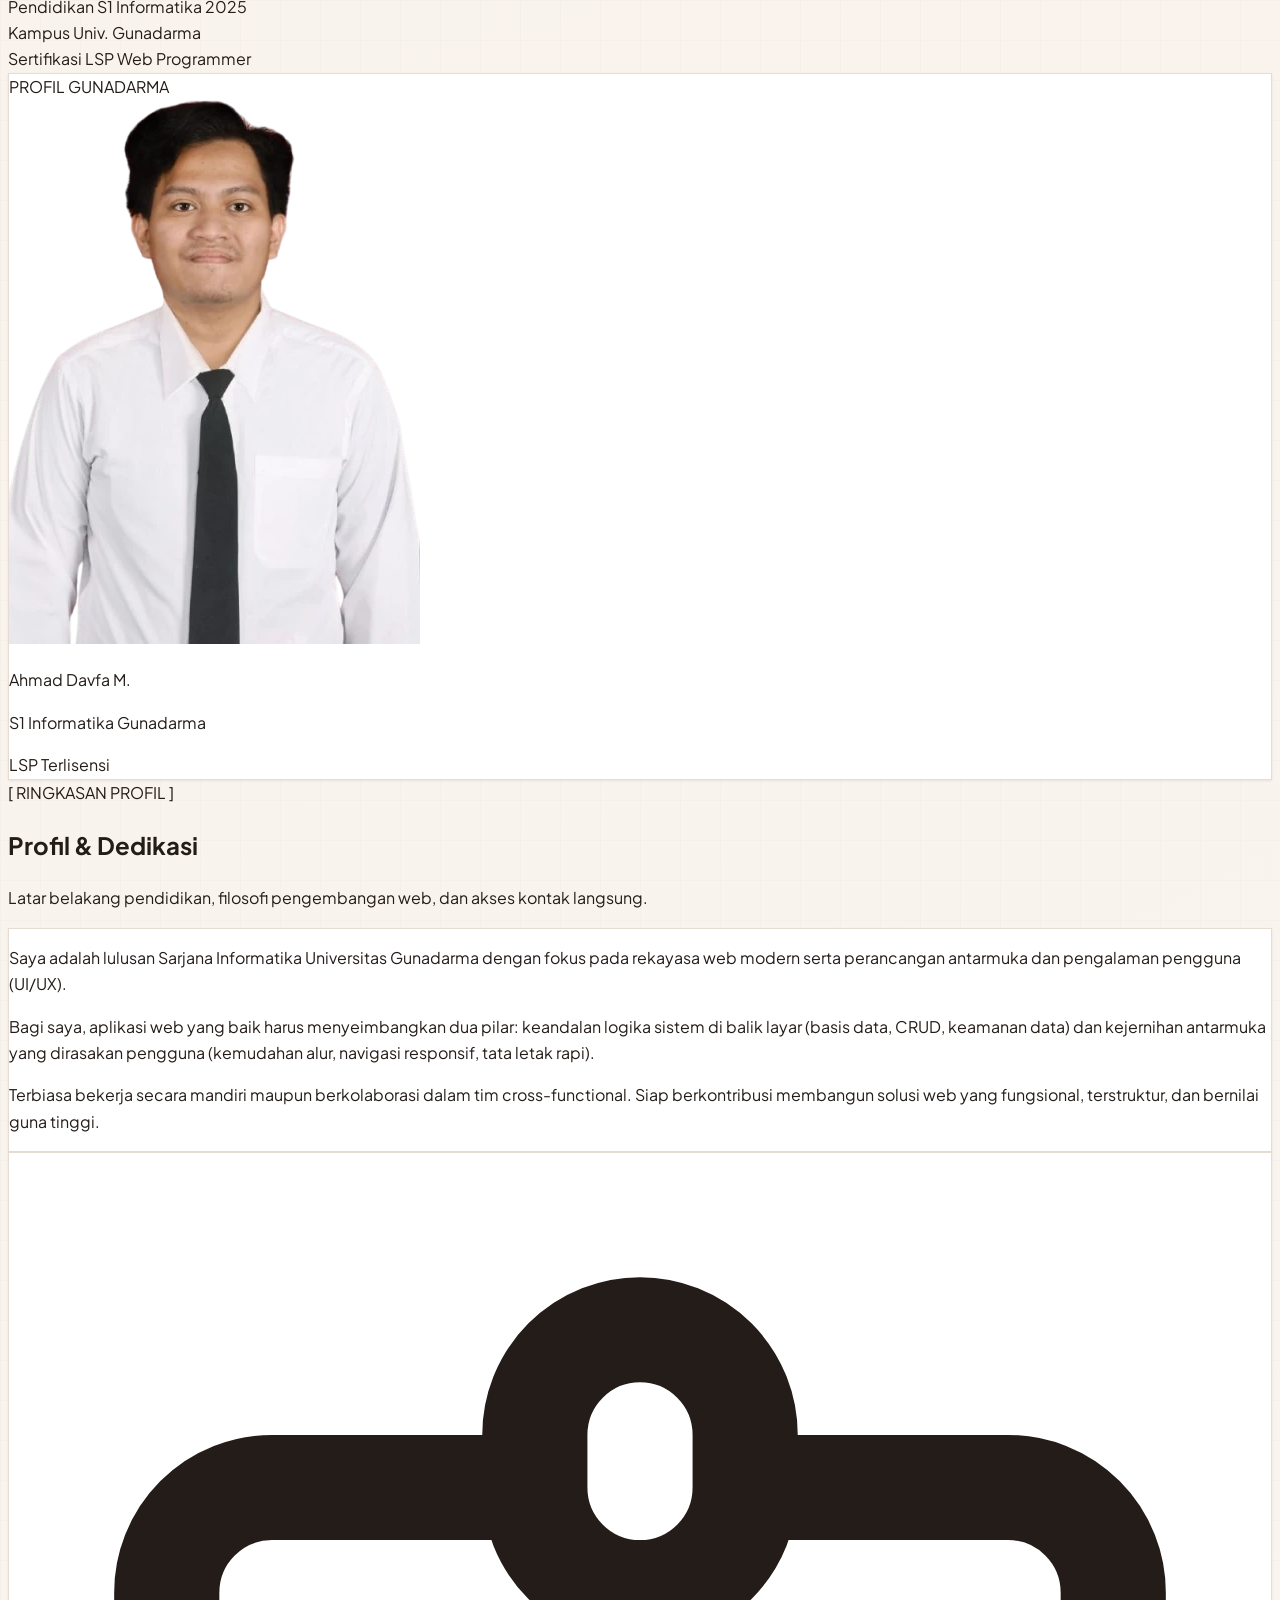
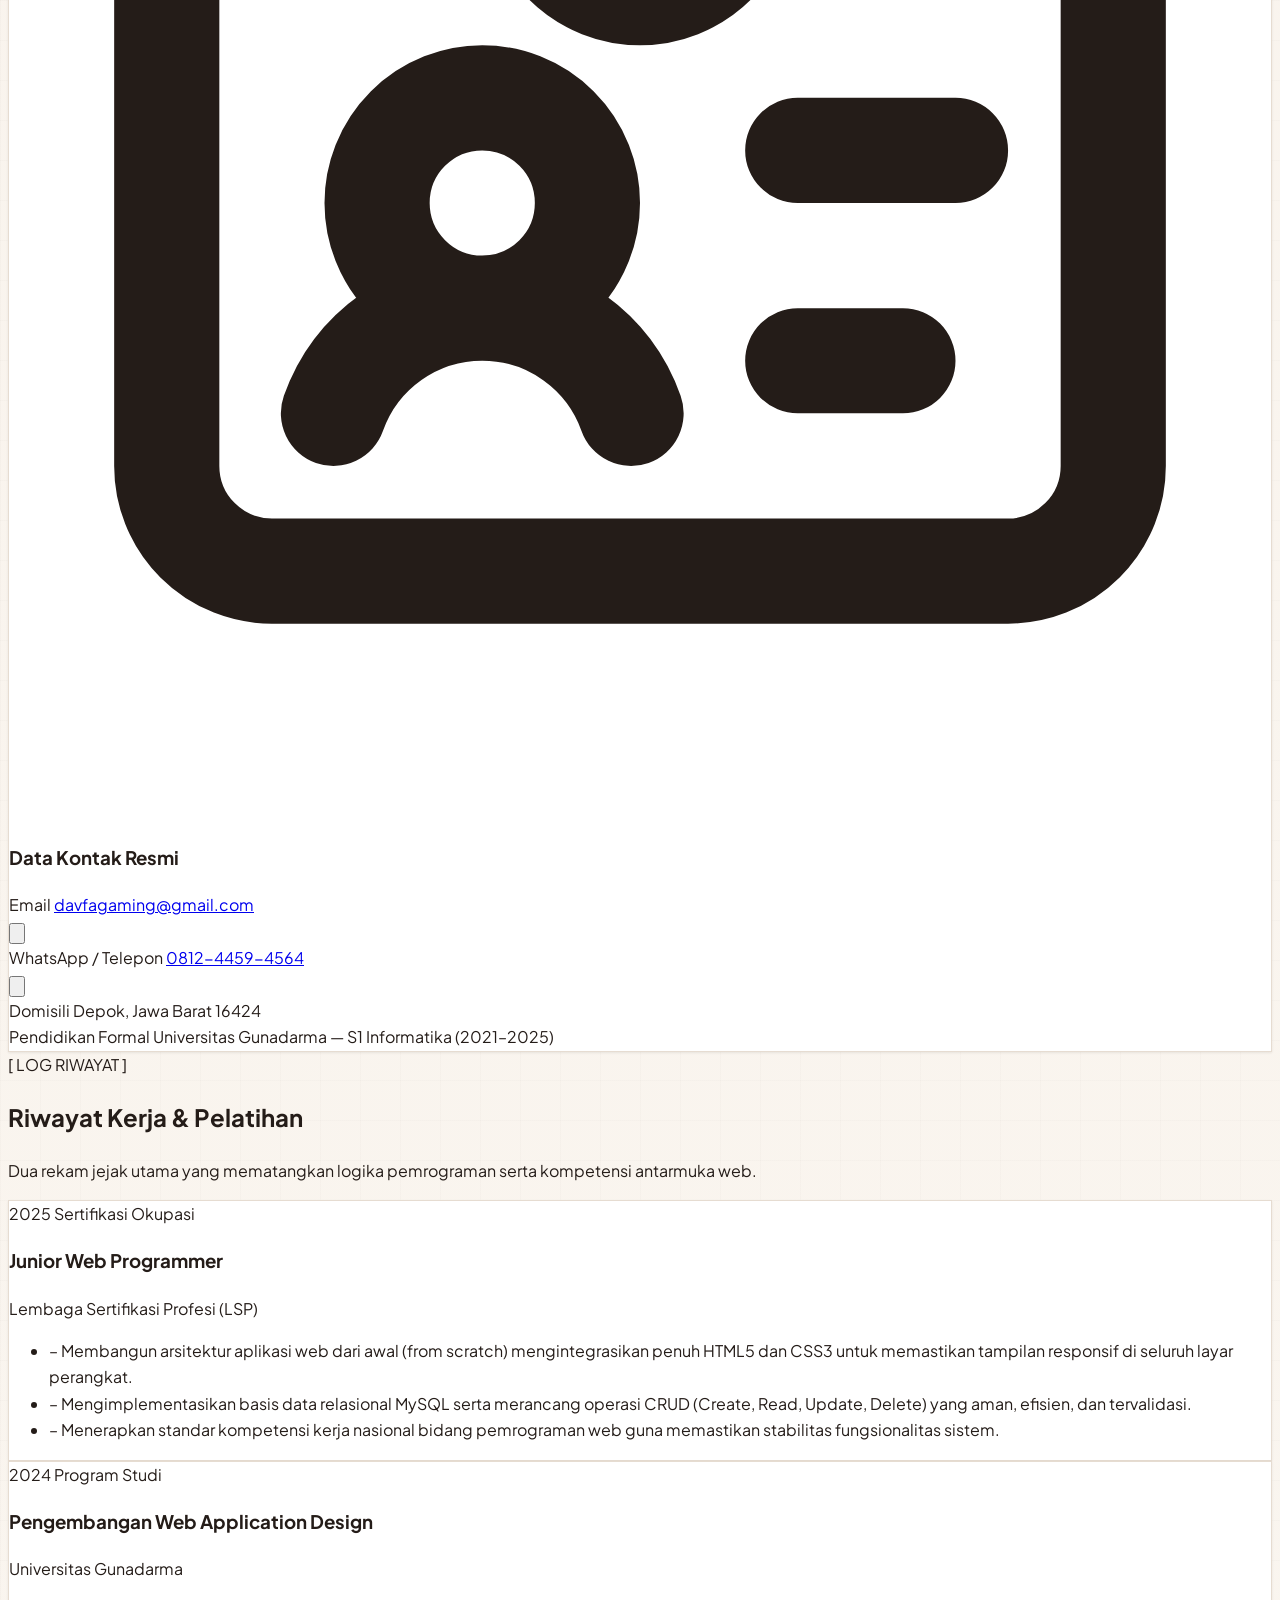
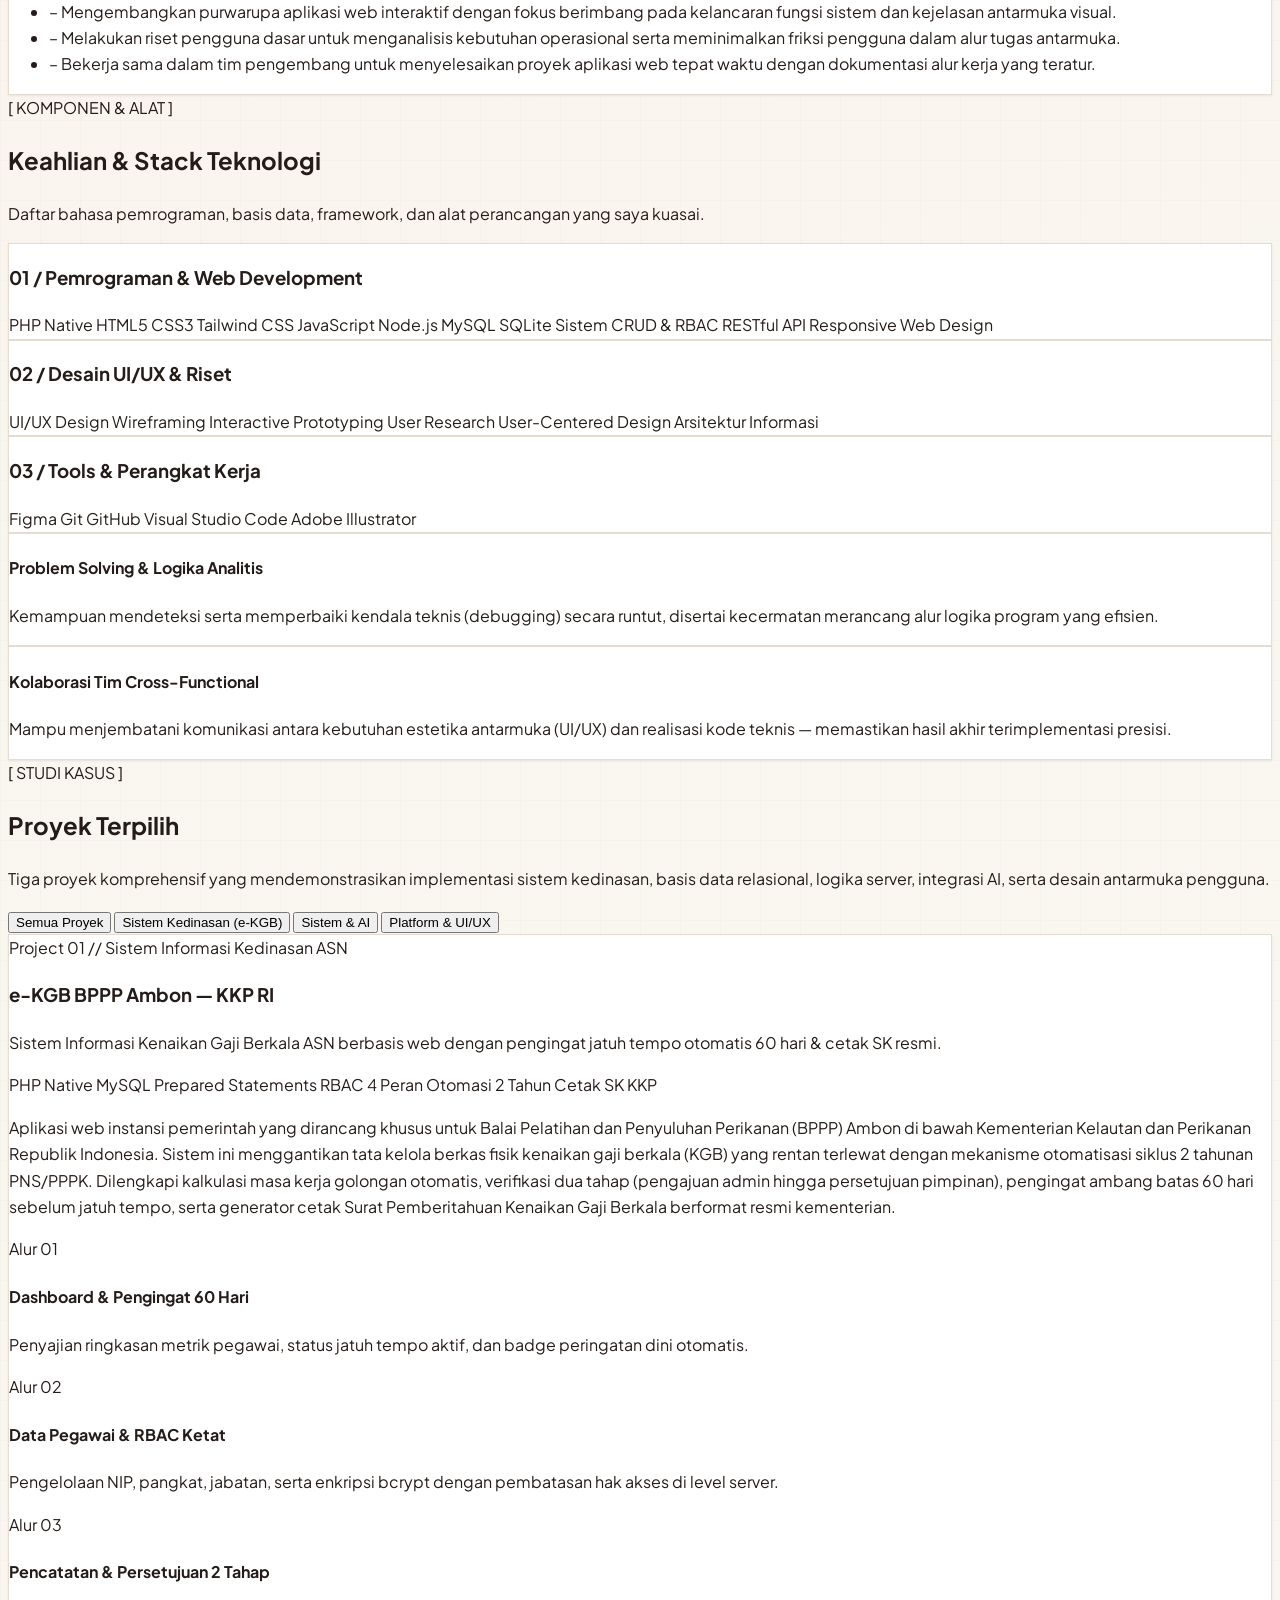
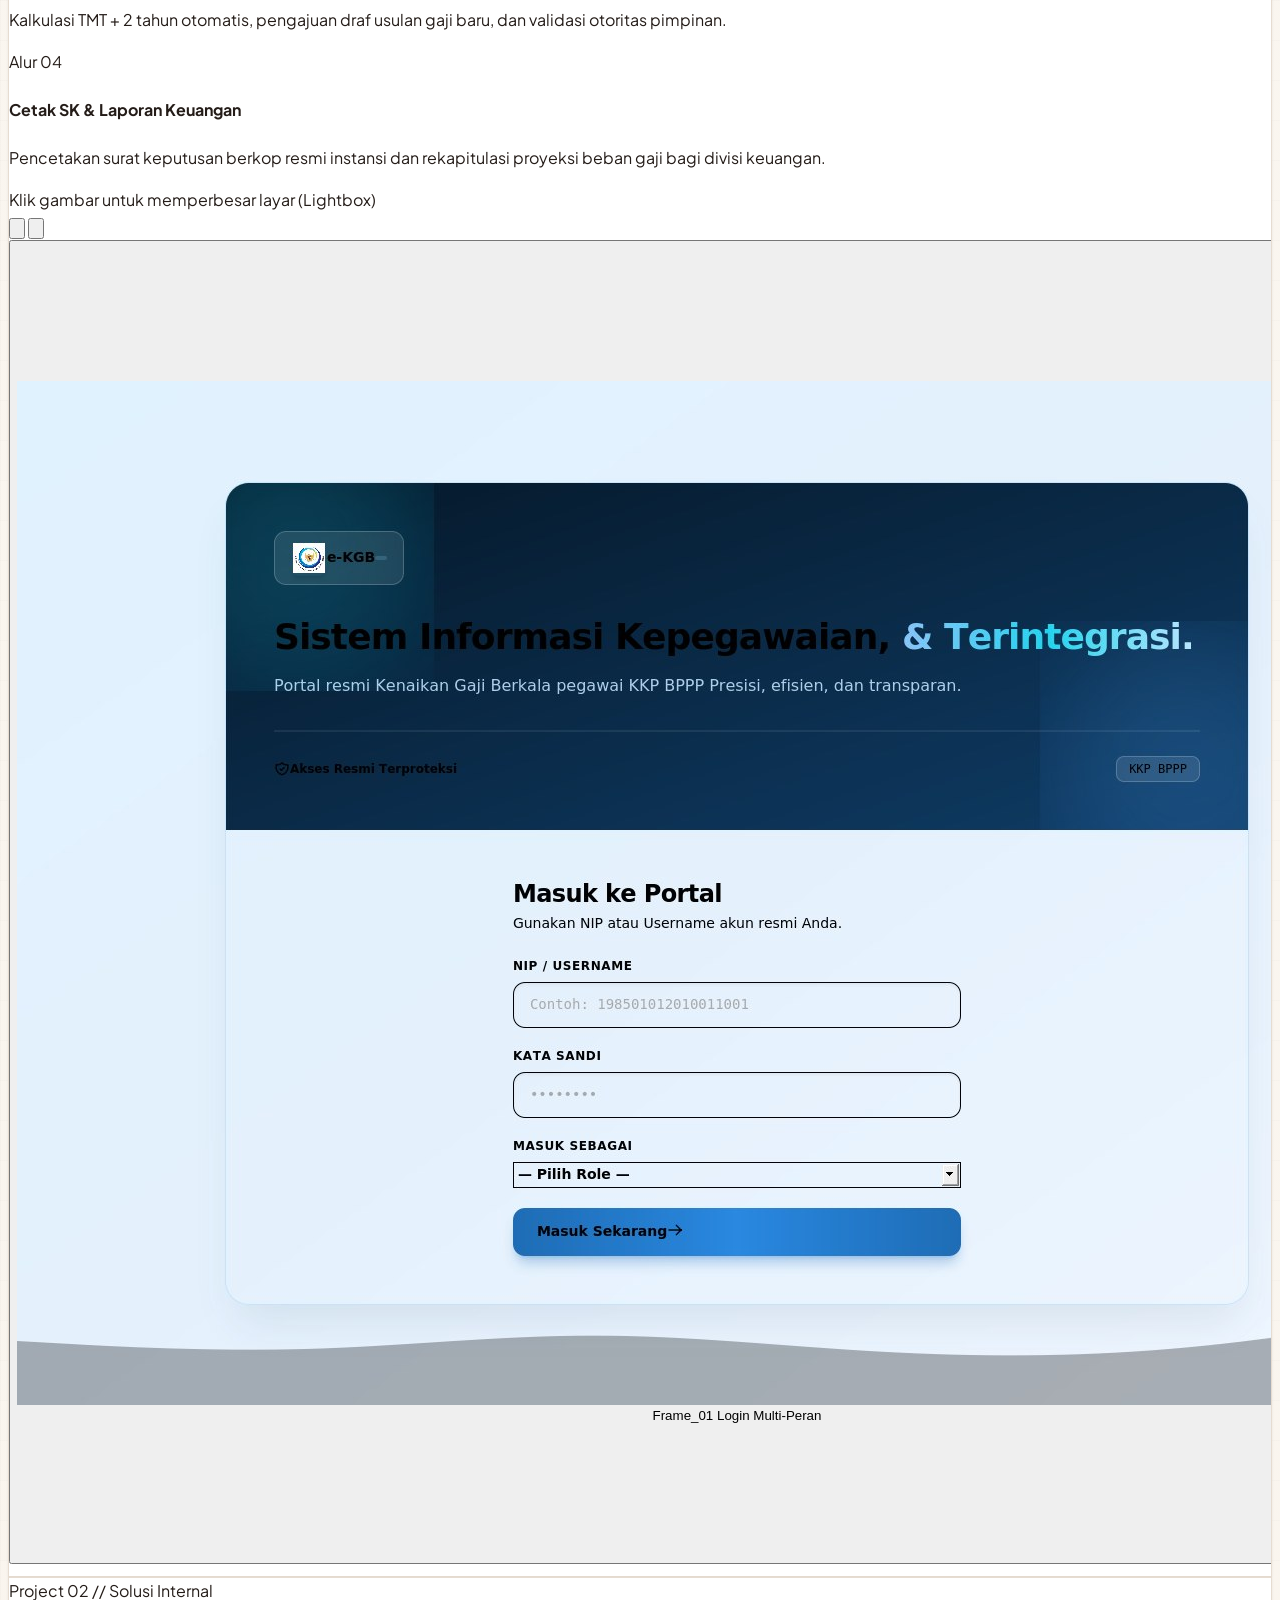
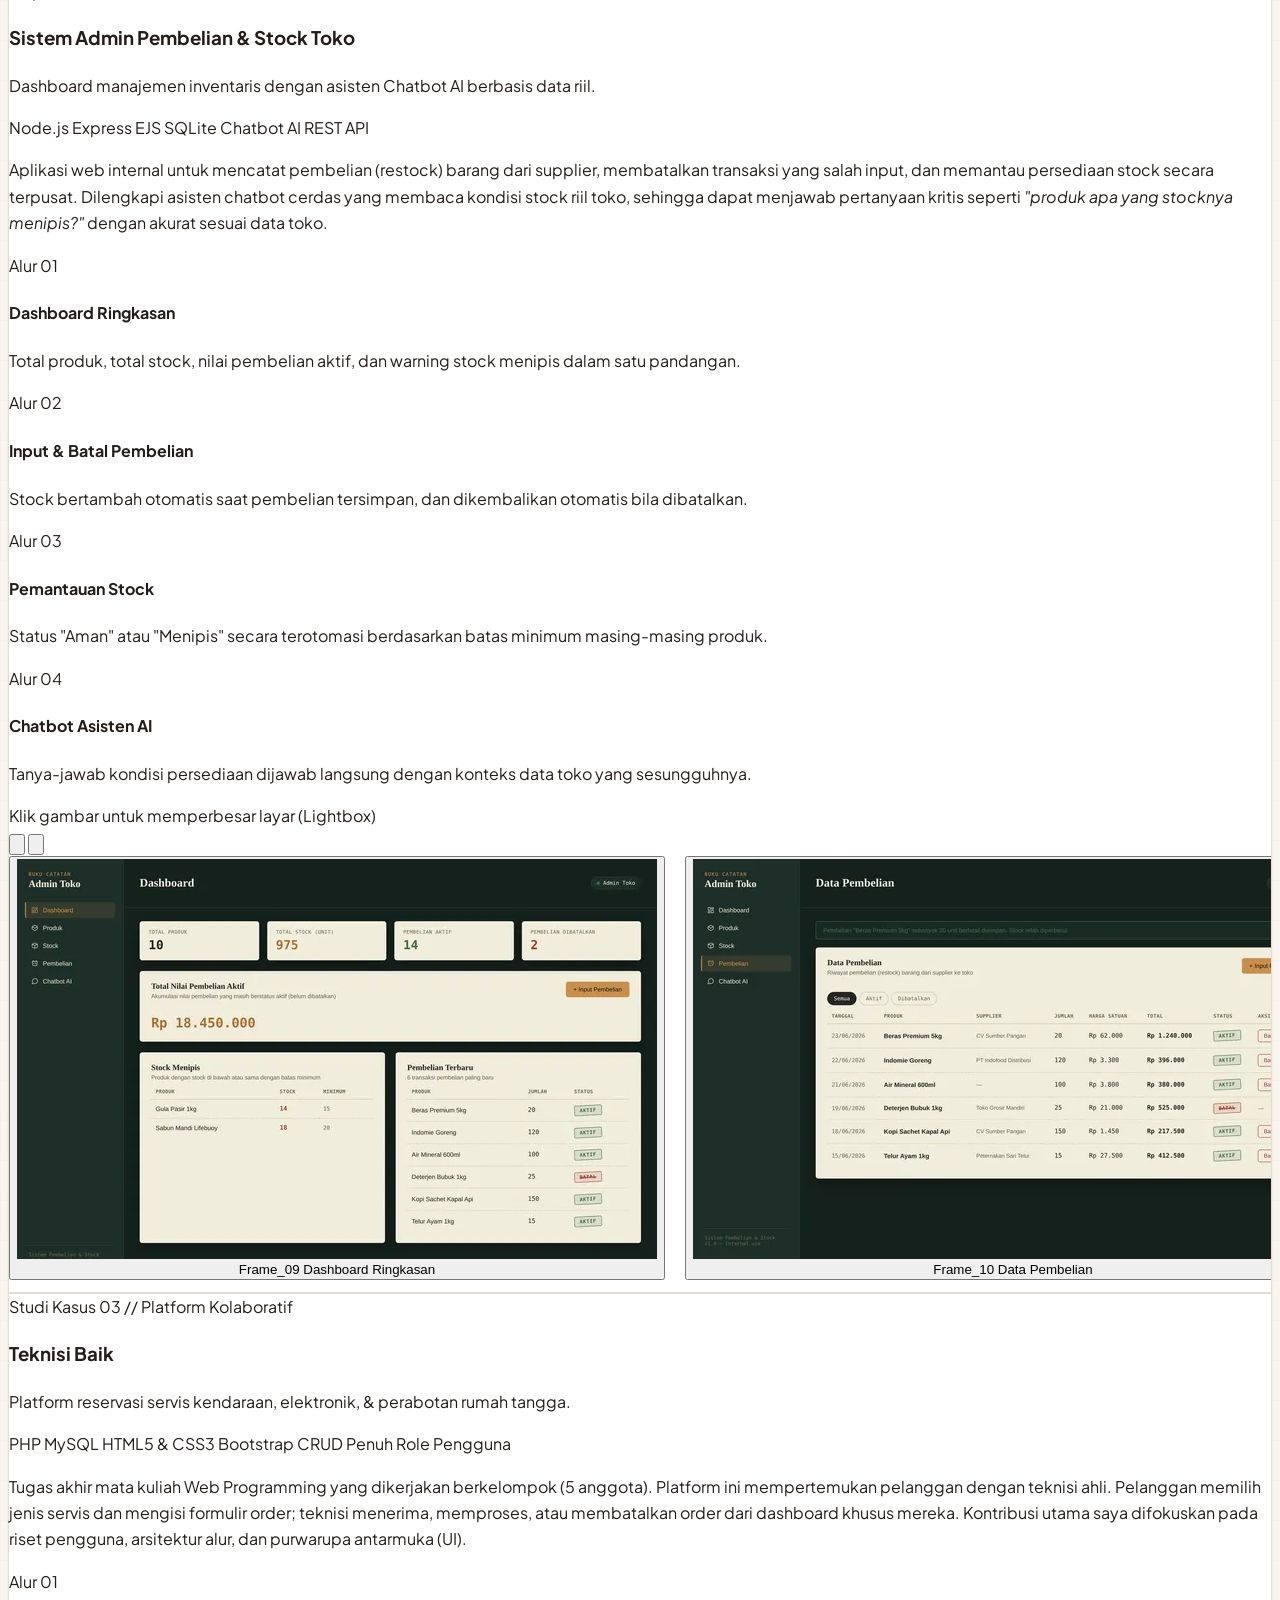
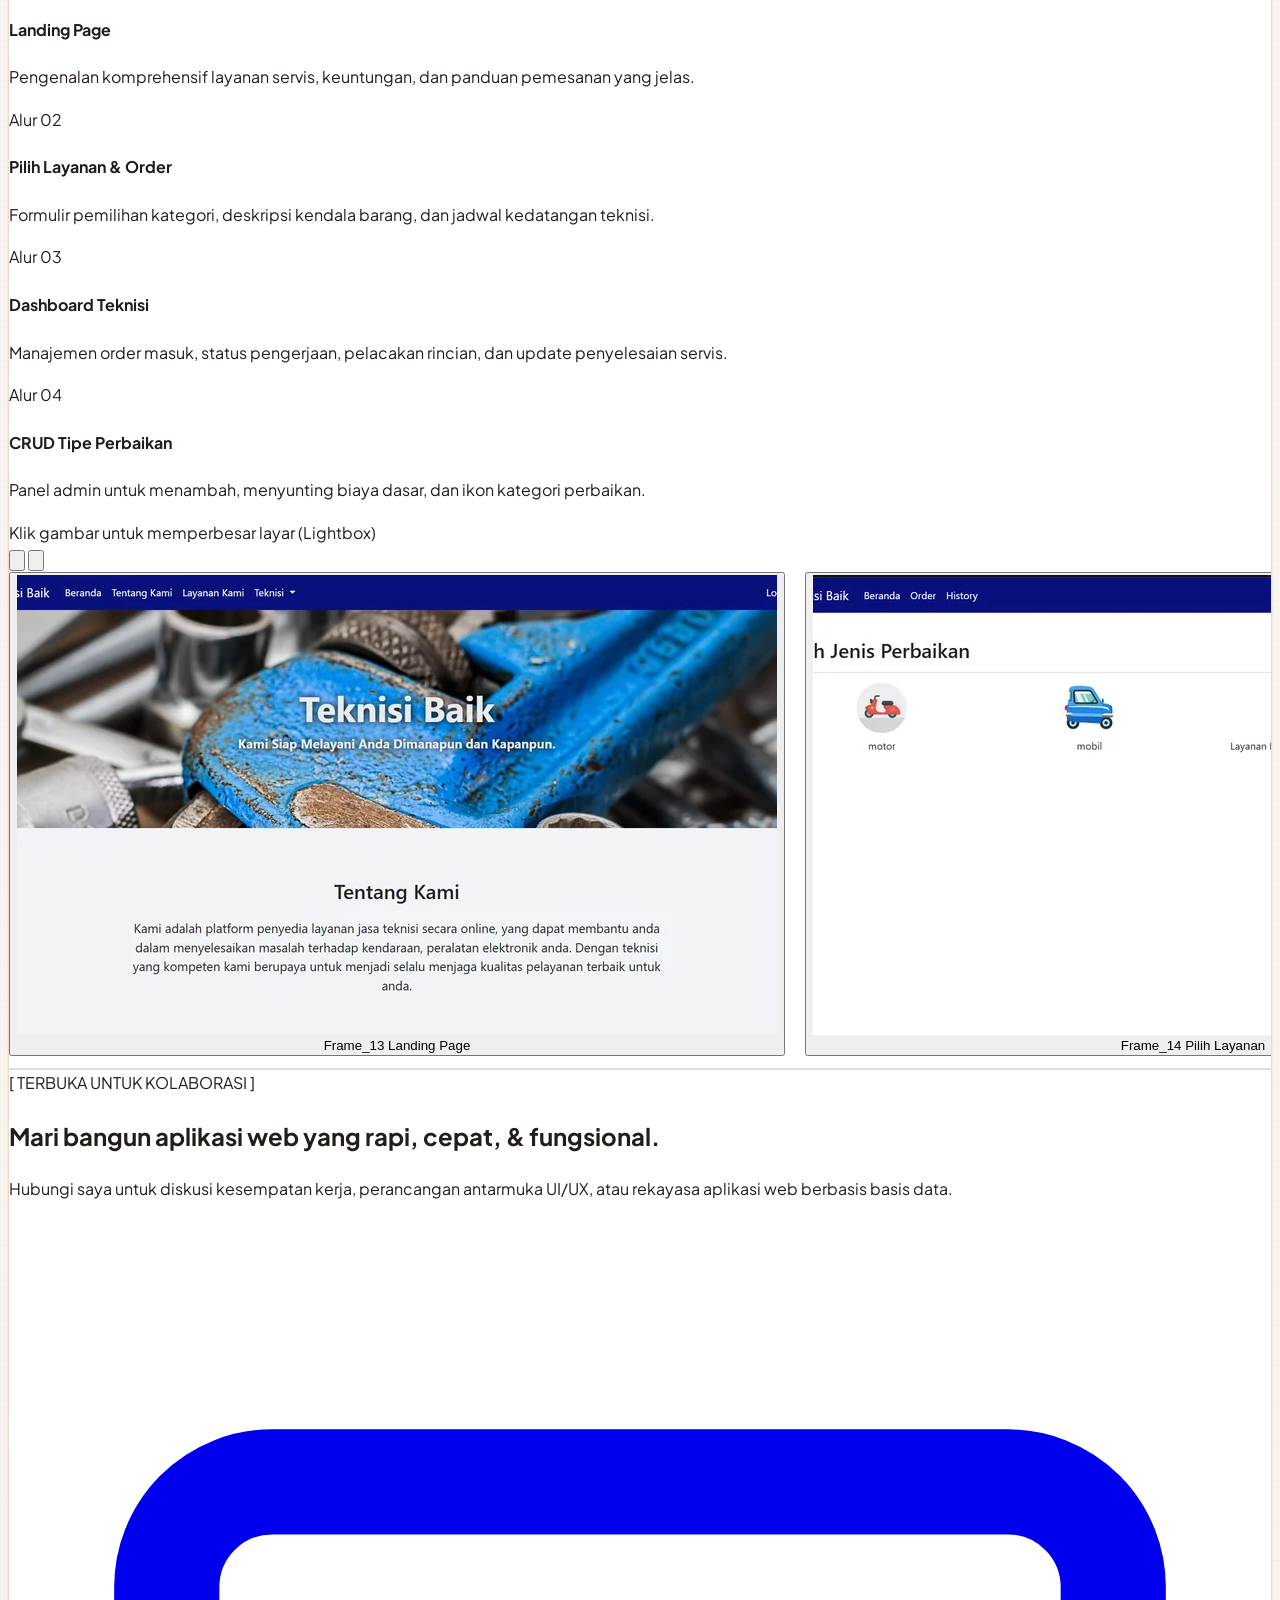
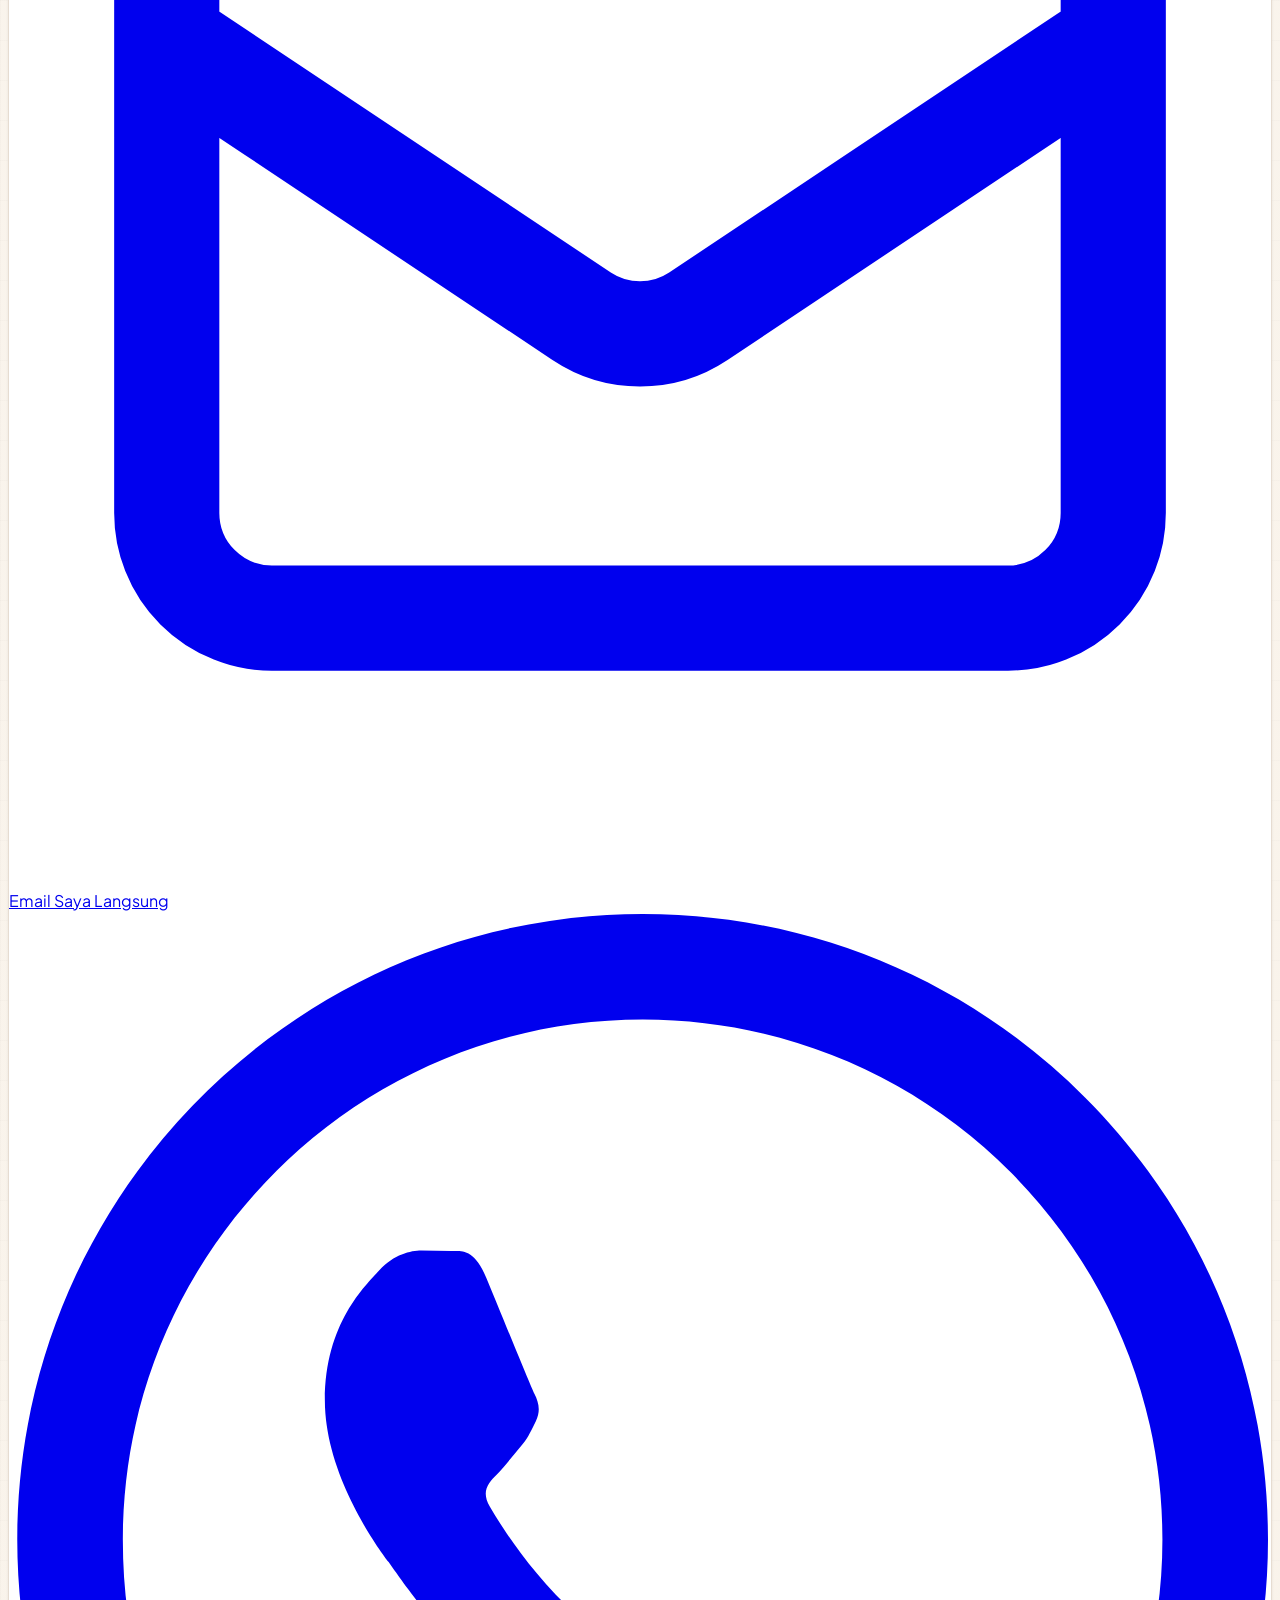
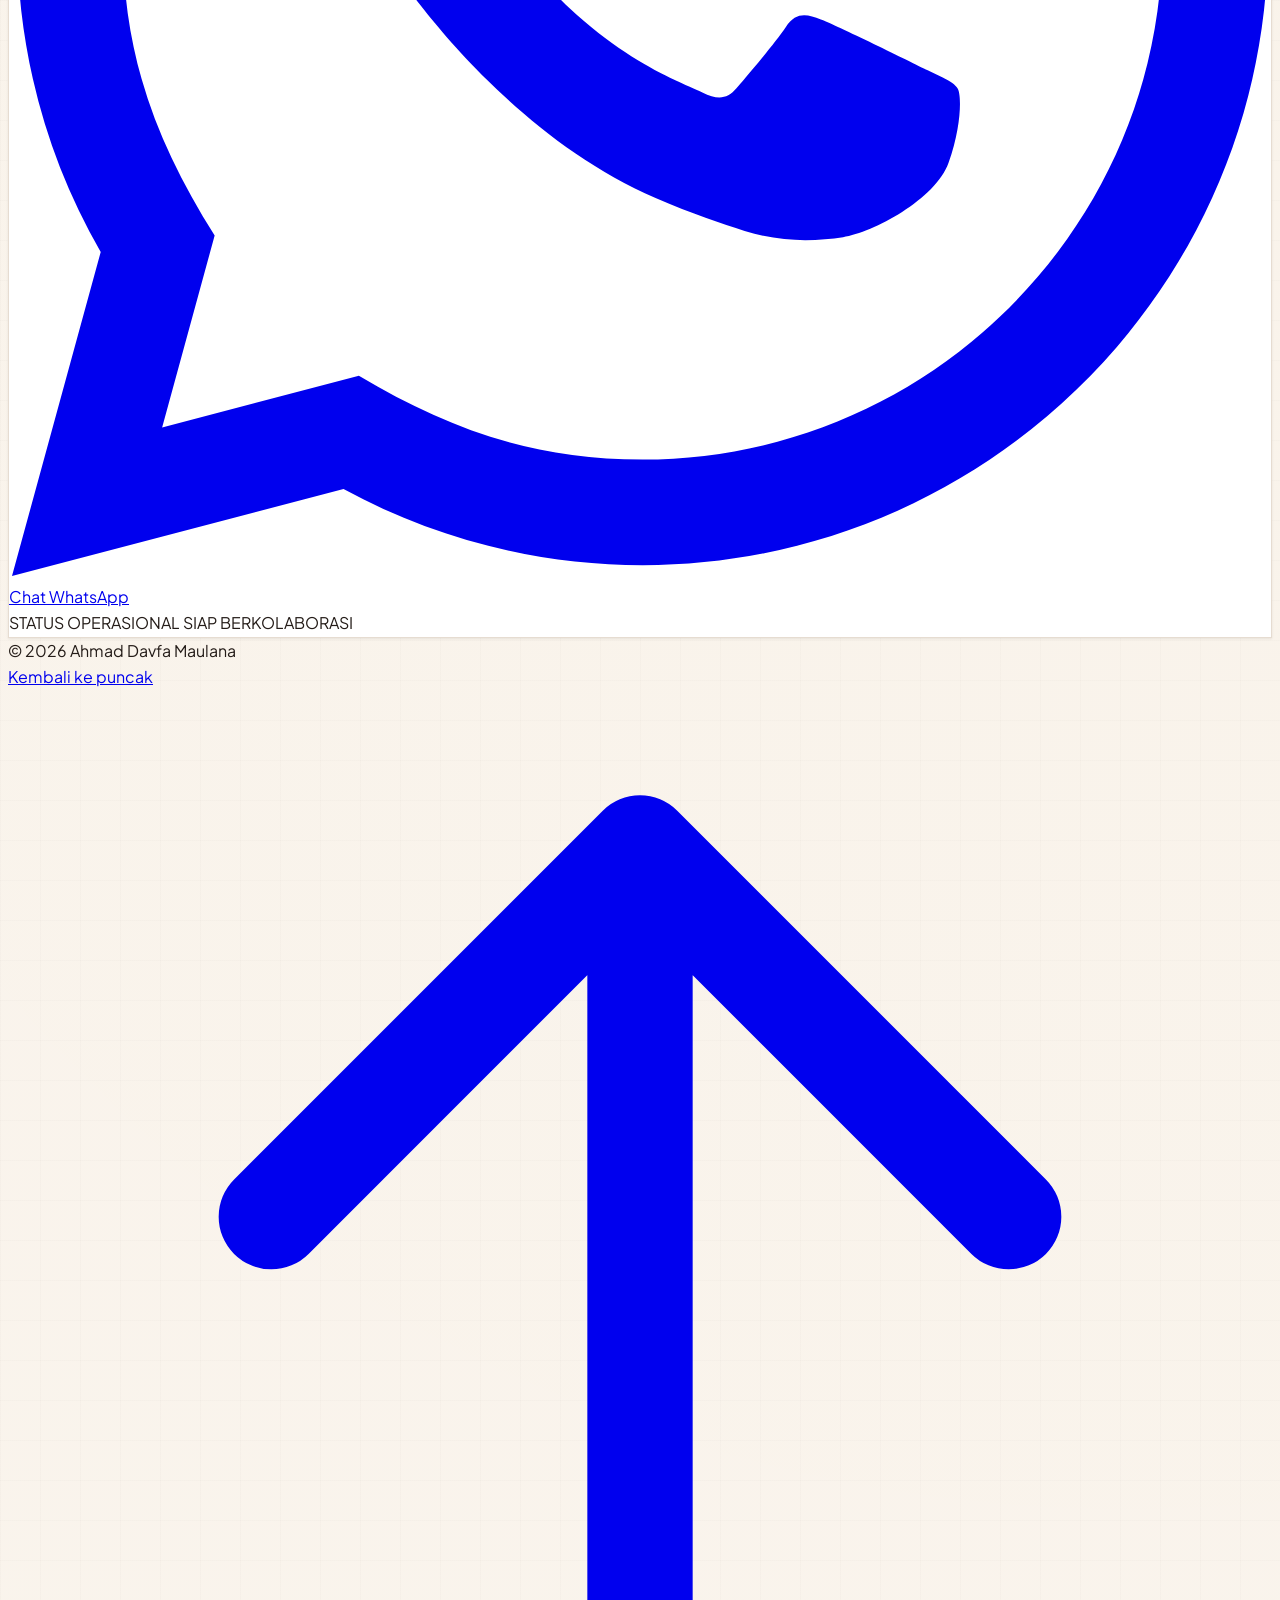
==== commit b0070a42: "feat: integrasi GSAP ScrollTrigger, Motion, Lenis smooth scroll, dan bersihkan halaman" ====
--- a/index.html
+++ b/index.html
@@ -1,5 +1,5 @@
 <!doctype html>
-<html lang="id" class="scroll-smooth">
+<html lang="id">
 
 <head>
   <meta charset="utf-8">
@@ -71,8 +71,11 @@
     };
   </script>
 
+  <!-- Lenis Smooth Scroll Styles -->
+  <link rel="stylesheet" href="https://cdn.jsdelivr.net/npm/lenis@1.1.18/dist/lenis.css">
+
   <!-- Bespoke Warm Styles, Tactile Cards, and Micro-interactions -->
-  <link rel="stylesheet" href="assets/css/style.css?v=2.1">
+  <link rel="stylesheet" href="assets/css/style.css?v=2.2">
 </head>
 
 <body
@@ -166,7 +169,7 @@
         <div class="grid grid-cols-1 lg:grid-cols-12 gap-10 lg:gap-14 items-center">
 
           <!-- Left Content (7 cols) -->
-          <div class="lg:col-span-7 space-y-6 reveal-init">
+          <div class="lg:col-span-7 space-y-6">
 
             <!-- Editorial Index Tag -->
             <div
@@ -245,7 +248,7 @@
           </div>
 
           <!-- Right Photo Dossier (5 cols) -->
-          <div class="lg:col-span-5 flex justify-center lg:justify-end reveal-init">
+          <div class="lg:col-span-5 flex justify-center lg:justify-end">
             <div class="warm-card p-4 rounded-3xl max-w-sm w-full space-y-3 bg-white dark:bg-[#211E1B] border border-[#E6DCD1] dark:border-[#38322D] shadow-md">
 
               <!-- Frame Header -->
@@ -291,7 +294,7 @@
       <div class="max-w-6xl mx-auto px-4 sm:px-6">
 
         <!-- Section Header -->
-        <div class="mb-12 reveal-init">
+        <div class="mb-12">
           <span class="text-xs font-mono text-[#BC5434] dark:text-[#DE6E4E] uppercase tracking-wider block mb-2">[ RINGKASAN
             PROFIL ]</span>
           <h2 class="text-3xl sm:text-4xl font-extrabold text-[#241C18] dark:text-[#F2EBE3] tracking-tight">Profil &amp; Dedikasi</h2>
@@ -303,7 +306,7 @@
 
           <!-- Narrative (7 cols) -->
           <div
-            class="lg:col-span-7 warm-card p-6 sm:p-8 rounded-2xl space-y-4 text-[#5C4D44] dark:text-[#B8AAA0] leading-relaxed reveal-init bg-white dark:bg-[#211E1B] border border-[#E6DCD1] dark:border-[#38322D]">
+            class="lg:col-span-7 warm-card p-6 sm:p-8 rounded-2xl space-y-4 text-[#5C4D44] dark:text-[#B8AAA0] leading-relaxed bg-white dark:bg-[#211E1B] border border-[#E6DCD1] dark:border-[#38322D]">
             <p class="text-base sm:text-lg text-[#241C18] dark:text-[#F2EBE3] font-medium">
               Saya adalah lulusan Sarjana Informatika Universitas Gunadarma dengan fokus pada rekayasa web modern serta
               perancangan antarmuka dan pengalaman pengguna (UI/UX).
@@ -320,7 +323,7 @@
           </div>
 
           <!-- Contact Details Card (5 cols) -->
-          <div class="lg:col-span-5 warm-card p-6 rounded-2xl space-y-4 reveal-init bg-white dark:bg-[#211E1B] border border-[#E6DCD1] dark:border-[#38322D]">
+          <div class="lg:col-span-5 warm-card p-6 rounded-2xl space-y-4 bg-white dark:bg-[#211E1B] border border-[#E6DCD1] dark:border-[#38322D]">
             <h3 class="text-base font-bold text-[#241C18] dark:text-[#F2EBE3] flex items-center gap-2 border-b border-[#EFE7DE] dark:border-[#2C2723] pb-3">
               <svg class="w-5 h-5 text-[#BC5434] dark:text-[#DE6E4E]" fill="none" stroke="currentColor" viewBox="0 0 24 24">
                 <path stroke-linecap="round" stroke-linejoin="round" stroke-width="2"
@@ -390,14 +393,14 @@
       <div class="max-w-6xl mx-auto px-4 sm:px-6">
 
         <!-- Section Header -->
-        <div class="mb-12 reveal-init">
+        <div class="mb-12">
           <span class="text-xs font-mono text-[#BC5434] dark:text-[#DE6E4E] uppercase tracking-wider block mb-2">[ LOG RIWAYAT ]</span>
           <h2 class="text-3xl sm:text-4xl font-extrabold text-[#241C18] dark:text-[#F2EBE3] tracking-tight">Riwayat Kerja &amp; Pelatihan</h2>
           <p class="text-[#5C4D44] dark:text-[#B8AAA0] text-sm sm:text-base mt-2 max-w-2xl">Dua rekam jejak utama yang mematangkan logika
             pemrograman serta kompetensi antarmuka web.</p>
         </div>
 
-        <div class="grid grid-cols-1 md:grid-cols-2 gap-6 reveal-init">
+        <div class="grid grid-cols-1 md:grid-cols-2 gap-6">
 
           <!-- Card 1: LSP 2025 -->
           <div class="warm-card warm-card-hover p-6 sm:p-8 rounded-2xl flex flex-col justify-between bg-white dark:bg-[#211E1B] border border-[#E6DCD1] dark:border-[#38322D]">
@@ -476,14 +479,14 @@
       <div class="max-w-6xl mx-auto px-4 sm:px-6">
 
         <!-- Section Header -->
-        <div class="mb-12 reveal-init">
+        <div class="mb-12">
           <span class="text-xs font-mono text-[#BC5434] dark:text-[#DE6E4E] uppercase tracking-wider block mb-2">[ KOMPONEN &amp; ALAT ]</span>
           <h2 class="text-3xl sm:text-4xl font-extrabold text-[#241C18] dark:text-[#F2EBE3] tracking-tight">Keahlian &amp; Stack Teknologi</h2>
           <p class="text-[#5C4D44] dark:text-[#B8AAA0] text-sm sm:text-base mt-2 max-w-2xl">Daftar bahasa pemrograman, basis data,
             framework, dan alat perancangan yang saya kuasai.</p>
         </div>
 
-        <div class="space-y-6 reveal-init">
+        <div class="space-y-6">
 
           <!-- Category 1: Pemrograman & Web -->
           <div class="warm-card p-6 rounded-2xl space-y-3 bg-white dark:bg-[#211E1B] border border-[#E6DCD1] dark:border-[#38322D]">
@@ -553,7 +556,7 @@
         </div>
 
         <!-- Two Soft-Skill Anchor Cards -->
-        <div class="grid grid-cols-1 md:grid-cols-2 gap-6 mt-8 reveal-init">
+        <div class="grid grid-cols-1 md:grid-cols-2 gap-6 mt-8">
           <div class="warm-card p-6 rounded-2xl space-y-2 border-l-4 border-l-[#BC5434] dark:border-l-[#DE6E4E] bg-white dark:bg-[#211E1B] border border-[#E6DCD1] dark:border-[#38322D]">
             <h4 class="font-bold text-[#241C18] dark:text-[#F2EBE3] text-base">Problem Solving &amp; Logika Analitis</h4>
             <p class="text-sm text-[#5C4D44] dark:text-[#B8AAA0] leading-relaxed">
@@ -579,7 +582,7 @@
       <div class="max-w-6xl mx-auto px-4 sm:px-6">
 
         <!-- Header with Segmented Filter Control -->
-        <div class="flex flex-col md:flex-row md:items-end justify-between gap-6 mb-12 reveal-init">
+        <div class="flex flex-col md:flex-row md:items-end justify-between gap-6 mb-12">
           <div>
             <span class="text-xs font-mono text-[#BC5434] dark:text-[#DE6E4E] uppercase tracking-wider block mb-2">[ STUDI KASUS ]</span>
             <h2 class="text-3xl sm:text-4xl font-extrabold text-[#241C18] dark:text-[#F2EBE3] tracking-tight">Proyek Terpilih</h2>
@@ -615,7 +618,7 @@
         <div class="space-y-16">
 
           <!-- ==================== Project 01 : e-KGB BPPP Ambon ==================== -->
-          <article class="warm-card p-6 sm:p-10 rounded-3xl space-y-8 bg-white dark:bg-[#211E1B] border border-[#E6DCD1] dark:border-[#38322D] reveal-init" data-category="ekgb all">
+          <article class="warm-card p-6 sm:p-10 rounded-3xl space-y-8 bg-white dark:bg-[#211E1B] border border-[#E6DCD1] dark:border-[#38322D]" data-category="ekgb all">
             <div class="flex flex-wrap items-center justify-between gap-4 border-b border-[#EFE7DE] dark:border-[#2C2723] pb-6">
               <div>
                 <span class="text-xs font-mono text-[#BC5434] dark:text-[#DE6E4E] uppercase tracking-wider block mb-1">Project 01 // Sistem Informasi Kedinasan ASN</span>
@@ -664,28 +667,6 @@
                 <h4 class="font-bold text-[#241C18] dark:text-[#F2EBE3] text-sm">Cetak SK &amp; Laporan Keuangan</h4>
                 <p class="text-xs text-[#5C4D44] dark:text-[#B8AAA0] leading-relaxed">Pencetakan surat keputusan berkop resmi instansi dan rekapitulasi proyeksi beban gaji bagi divisi keuangan.</p>
               </div>
-            </div>
-
-            <!-- Action Link to GitHub Repository -->
-            <div class="flex flex-wrap items-center justify-between gap-3 p-4 rounded-2xl bg-[#F5EFE6] dark:bg-[#292522] border border-[#E6DCD1] dark:border-[#38322D]">
-              <div class="flex items-center gap-3">
-                <div class="w-10 h-10 rounded-xl bg-white dark:bg-[#211E1B] border border-[#E6DCD1] dark:border-[#38322D] flex items-center justify-center text-[#241C18] dark:text-[#F2EBE3] shrink-0">
-                  <svg class="w-5 h-5" fill="currentColor" viewBox="0 0 24 24">
-                    <path fill-rule="evenodd" clip-rule="evenodd" d="M12 2C6.477 2 2 6.484 2 12.017c0 4.425 2.865 8.18 6.839 9.504.5.092.682-.217.682-.483 0-.237-.008-.868-.013-1.703-2.782.605-3.369-1.343-3.369-1.343-.454-1.158-1.11-1.466-1.11-1.466-.908-.62.069-.608.069-.608 1.003.07 1.53 1.032 1.53 1.032.892 1.53 2.341 1.088 2.91.832.092-.647.35-1.088.636-1.338-2.22-.253-4.555-1.113-4.555-4.951 0-1.093.39-1.988 1.029-2.688-.103-.253-.446-1.272.098-2.65 0 0 .84-.27 2.75 1.026A9.564 9.564 0 0112 6.844c.85.004 1.705.115 2.504.337 1.909-1.296 2.747-1.027 2.747-1.027.546 1.379.202 2.398.1 2.651.64.7 1.028 1.595 1.028 2.688 0 3.848-2.339 4.695-4.566 4.943.359.309.678.92.678 1.855 0 1.338-.012 2.419-.012 2.747 0 .268.18.58.688.482A10.019 10.019 0 0022 12.017C22 6.484 17.522 2 12 2z"/>
-                  </svg>
-                </div>
-                <div>
-                  <h5 class="text-sm font-bold text-[#241C18] dark:text-[#F2EBE3]">Repositori Kode Sumber Terbuka</h5>
-                  <p class="text-xs text-[#5C4D44] dark:text-[#B8AAA0]">github.com/davfaki/e_KGB_BPPP · PHP, MySQL, RBAC Architecture</p>
-                </div>
-              </div>
-              <a href="https://github.com/davfaki/e_KGB_BPPP" target="_blank" rel="noopener noreferrer"
-                class="tactile-btn inline-flex items-center gap-2 px-4 py-2.5 rounded-xl bg-[#241C18] dark:bg-[#F2EBE3] text-white dark:text-[#161412] hover:bg-[#BC5434] dark:hover:bg-[#DE6E4E] dark:hover:text-white transition-all text-xs font-semibold shadow-xs">
-                <span>Buka GitHub Repo</span>
-                <svg class="w-3.5 h-3.5" fill="none" stroke="currentColor" viewBox="0 0 24 24">
-                  <path stroke-linecap="round" stroke-linejoin="round" stroke-width="2" d="M10 6H6a2 2 0 00-2 2v10a2 2 0 002 2h10a2 2 0 002-2v-4M14 4h6m0 0v6m0-6L10 14"></path>
-                </svg>
-              </a>
             </div>
 
             <!-- Horizontal Reel Screenshot Gallery -->
@@ -828,7 +809,7 @@
           </article>
 
           <!-- ==================== Project 02 : Admin Pembelian & Stock Toko ==================== -->
-          <article class="warm-card p-6 sm:p-10 rounded-3xl space-y-8 bg-white dark:bg-[#211E1B] border border-[#E6DCD1] dark:border-[#38322D] reveal-init" data-category="admin-toko all">
+          <article class="warm-card p-6 sm:p-10 rounded-3xl space-y-8 bg-white dark:bg-[#211E1B] border border-[#E6DCD1] dark:border-[#38322D]" data-category="admin-toko all">
             <div class="flex flex-wrap items-center justify-between gap-4 border-b border-[#EFE7DE] dark:border-[#2C2723] pb-6">
               <div>
                 <span class="text-xs font-mono text-[#BC5434] dark:text-[#DE6E4E] uppercase tracking-wider block mb-1">Project 02 // Solusi Internal</span>
@@ -974,7 +955,7 @@
           </article>
 
           <!-- ==================== Project 03 : Teknisi Baik ==================== -->
-          <article class="warm-card p-6 sm:p-10 rounded-3xl space-y-8 bg-white dark:bg-[#211E1B] border border-[#E6DCD1] dark:border-[#38322D] reveal-init" data-category="teknisi-baik all">
+          <article class="warm-card p-6 sm:p-10 rounded-3xl space-y-8 bg-white dark:bg-[#211E1B] border border-[#E6DCD1] dark:border-[#38322D]" data-category="teknisi-baik all">
             <div class="flex flex-wrap items-center justify-between gap-4 border-b border-[#EFE7DE] dark:border-[#2C2723] pb-6">
               <div>
                 <span class="text-xs font-mono text-[#241C18] dark:text-[#F2EBE3] uppercase tracking-wider block mb-1">Studi Kasus 03 // Platform Kolaboratif</span>
@@ -1158,7 +1139,7 @@
     <section class="py-20 border-t border-[#E6DCD1] dark:border-[#38322D] relative bg-[#F5EFE6] dark:bg-[#1B1816]" id="kontak">
       <div class="max-w-6xl mx-auto px-4 sm:px-6">
 
-        <div class="warm-card p-8 sm:p-14 rounded-3xl border border-[#E6DCD1] dark:border-[#38322D] bg-white dark:bg-[#211E1B] relative overflow-hidden reveal-init shadow-sm">
+        <div class="warm-card p-8 sm:p-14 rounded-3xl border border-[#E6DCD1] dark:border-[#38322D] bg-white dark:bg-[#211E1B] relative overflow-hidden shadow-sm">
           <div class="relative z-10 grid grid-cols-1 lg:grid-cols-12 gap-8 items-center justify-between">
 
             <div class="lg:col-span-8 space-y-4">
@@ -1216,8 +1197,6 @@
       class="max-w-6xl mx-auto px-4 sm:px-6 flex flex-col sm:flex-row items-center justify-between gap-4 text-xs sm:text-sm text-[#8C7B71] dark:text-[#87796F] font-mono">
       <div class="flex items-center gap-2">
         <span>© <span id="year">2026</span> Ahmad Davfa Maulana</span>
-        <span>•</span>
-        <span class="text-[#BC5434] dark:text-[#DE6E4E]">Tailwind CSS &amp; Vanilla JS</span>
       </div>
       <a href="#top" class="hover:text-[#BC5434] dark:hover:text-[#DE6E4E] flex items-center gap-1.5 transition-colors">
         <span>Kembali ke puncak</span>
@@ -1296,8 +1275,13 @@
   <!-- Toast Container placeholder -->
   <div id="toast-container"></div>
 
+  <!-- Smooth Scroll (Lenis) & Scroll Animations (GSAP + ScrollTrigger) -->
+  <script src="https://cdn.jsdelivr.net/npm/lenis@1.1.18/dist/lenis.min.js"></script>
+  <script src="https://cdn.jsdelivr.net/npm/gsap@3.12.5/dist/gsap.min.js"></script>
+  <script src="https://cdn.jsdelivr.net/npm/gsap@3.12.5/dist/ScrollTrigger.min.js"></script>
+
   <!-- Main Application Script -->
-  <script src="assets/js/main.js?v=2.1"></script>
+  <script src="assets/js/main.js?v=2.2"></script>
 </body>
 
 </html>
--- a/assets/css/style.css
+++ b/assets/css/style.css
@@ -85,7 +85,6 @@
    BASE TYPOGRAPHY & SMOOTH SCROLLING
    ========================================================= */
 html {
-  scroll-behavior: smooth;
   scroll-padding-top: 5.5rem;
   -webkit-font-smoothing: antialiased;
   -moz-osx-font-smoothing: grayscale;
@@ -164,15 +163,13 @@
   background: var(--bg-surface);
   border: 1px solid var(--border-warm);
   box-shadow: var(--inner-glow), var(--shadow-warm-sm);
-  transition: transform 0.25s cubic-bezier(0.16, 1, 0.3, 1), 
-              box-shadow 0.25s cubic-bezier(0.16, 1, 0.3, 1), 
+  transition: box-shadow 0.25s cubic-bezier(0.16, 1, 0.3, 1), 
               border-color 0.25s cubic-bezier(0.16, 1, 0.3, 1),
               background-color 0.35s ease;
 }
 
 .warm-card-hover:hover {
   border-color: var(--accent-terra);
-  transform: translateY(-2px);
   box-shadow: var(--inner-glow), var(--shadow-warm-md);
 }
 
@@ -225,6 +222,20 @@
 
 html.dark .status-pulse-warm {
   animation: warm-pulse-dark 2.2s infinite ease-in-out;
+}
+
+/* GSAP ScrollTrigger Word-by-Word Title Masks */
+.gsap-word-mask {
+  display: inline-block;
+  overflow: hidden;
+  vertical-align: bottom;
+  padding-block: 0.08em;
+  margin-block: -0.08em;
+}
+
+.gsap-word-inner {
+  display: inline-block;
+  will-change: transform, opacity;
 }
 
 /* Scroll Reveal Animations */
@@ -264,10 +275,9 @@
   scroll-snap-align: start;
   flex-shrink: 0;
   cursor: pointer;
-  transition: transform 0.25s ease, border-color 0.25s ease, box-shadow 0.25s ease;
+  transition: border-color 0.25s ease, box-shadow 0.25s ease;
 }
 .reel-card:hover {
-  transform: translateY(-3px);
   border-color: var(--accent-terra);
   box-shadow: var(--shadow-warm-md);
 }
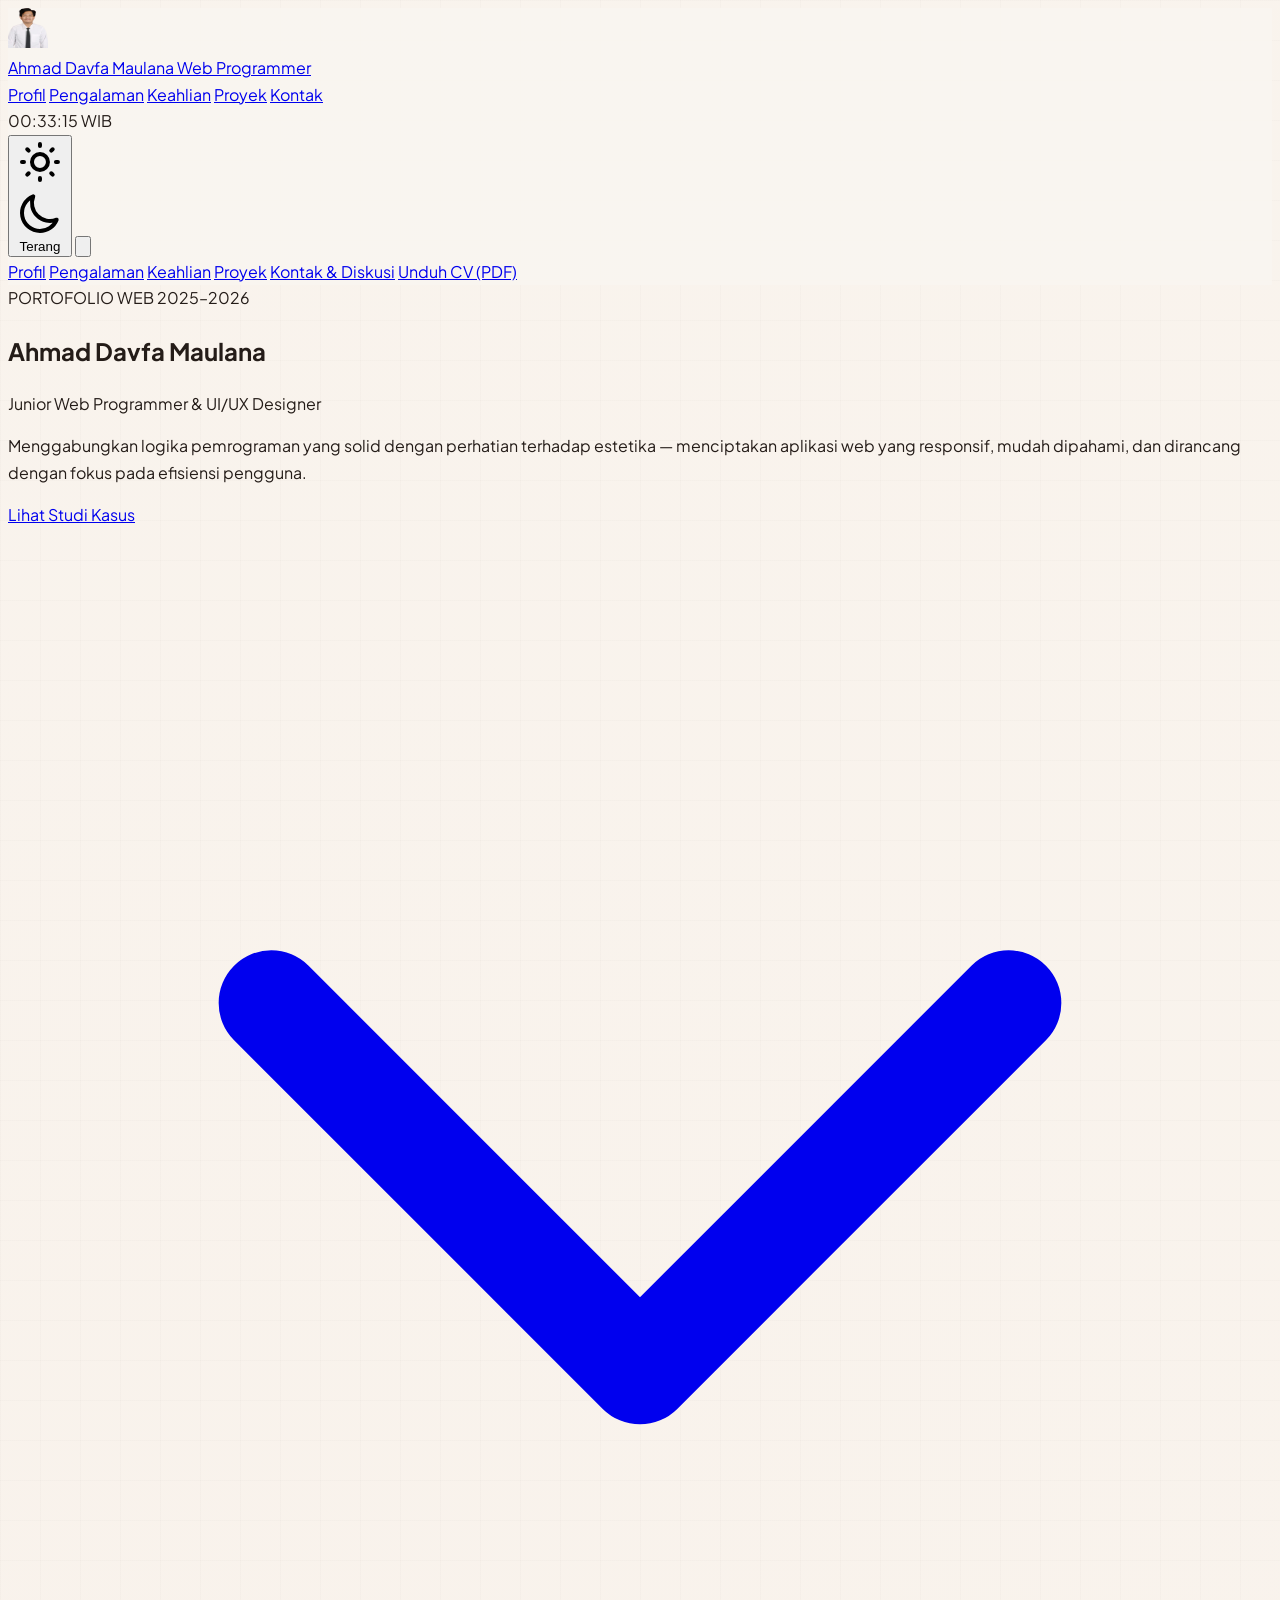
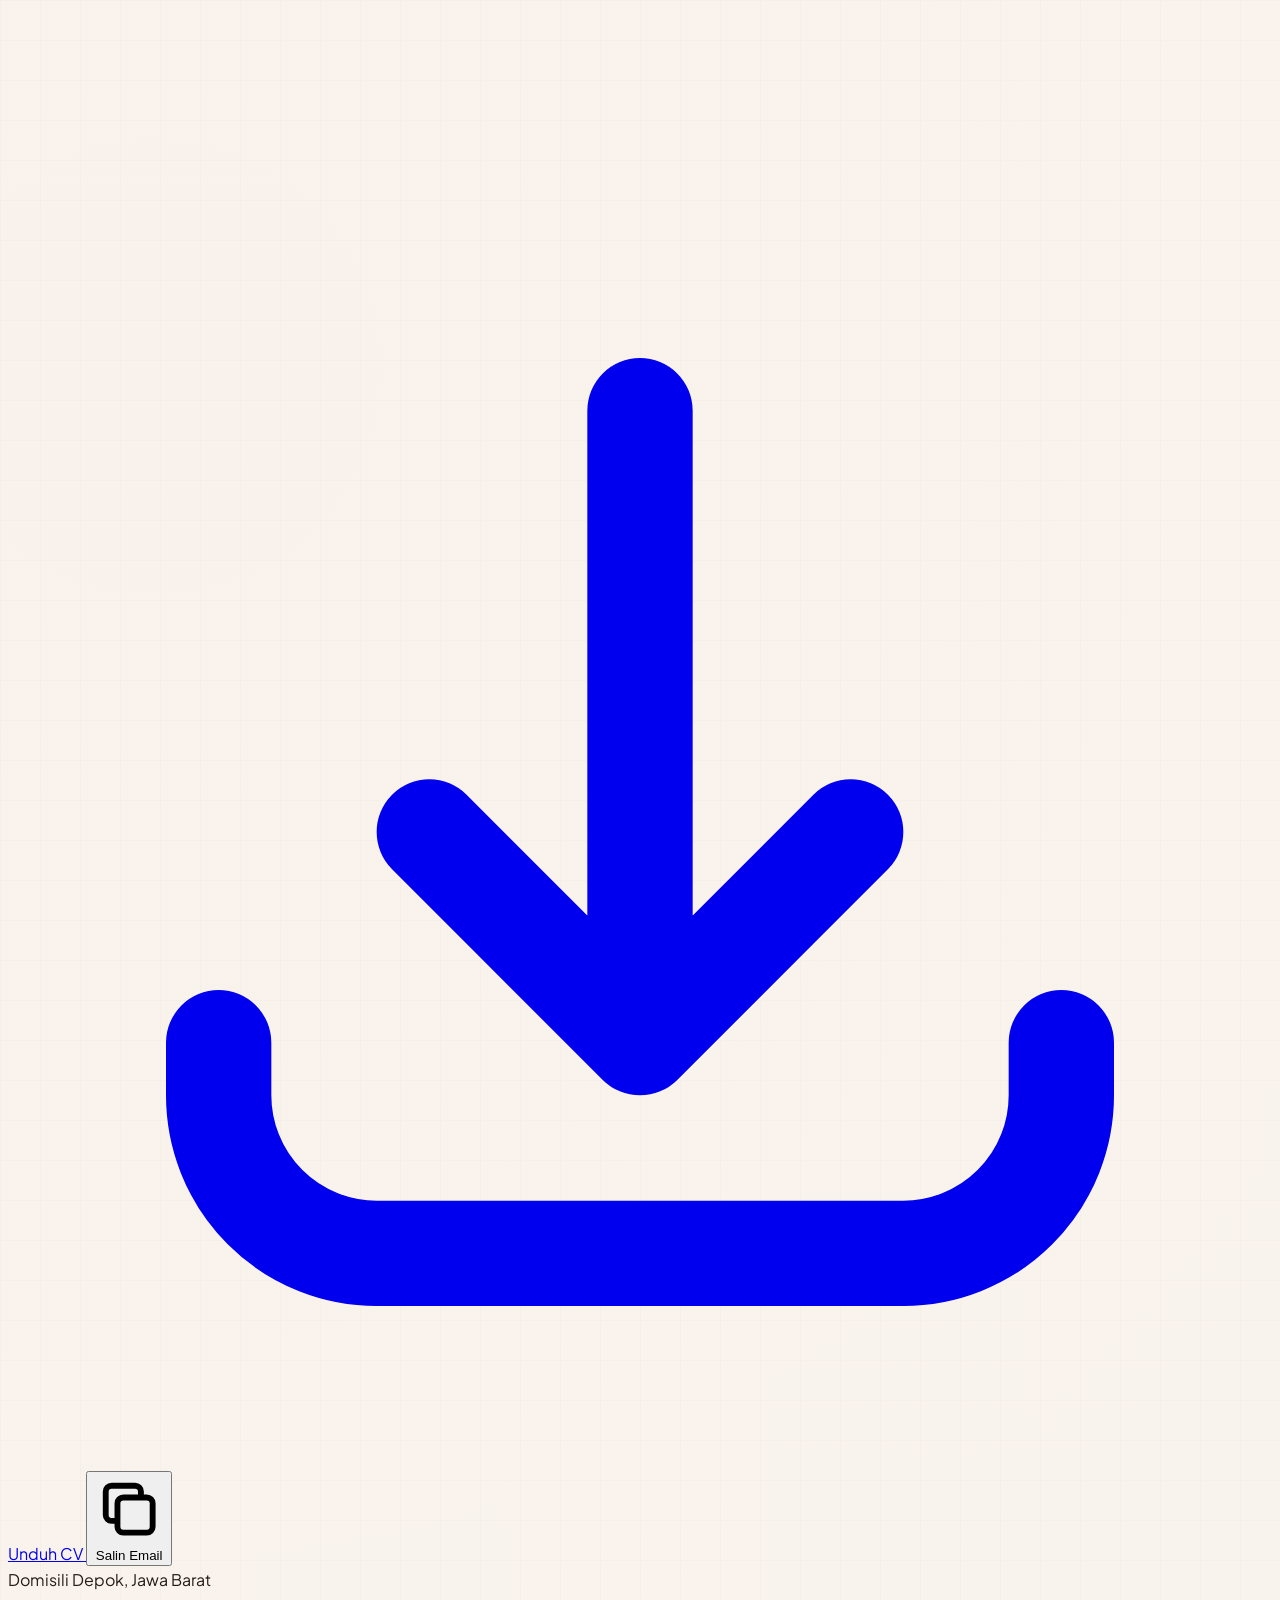
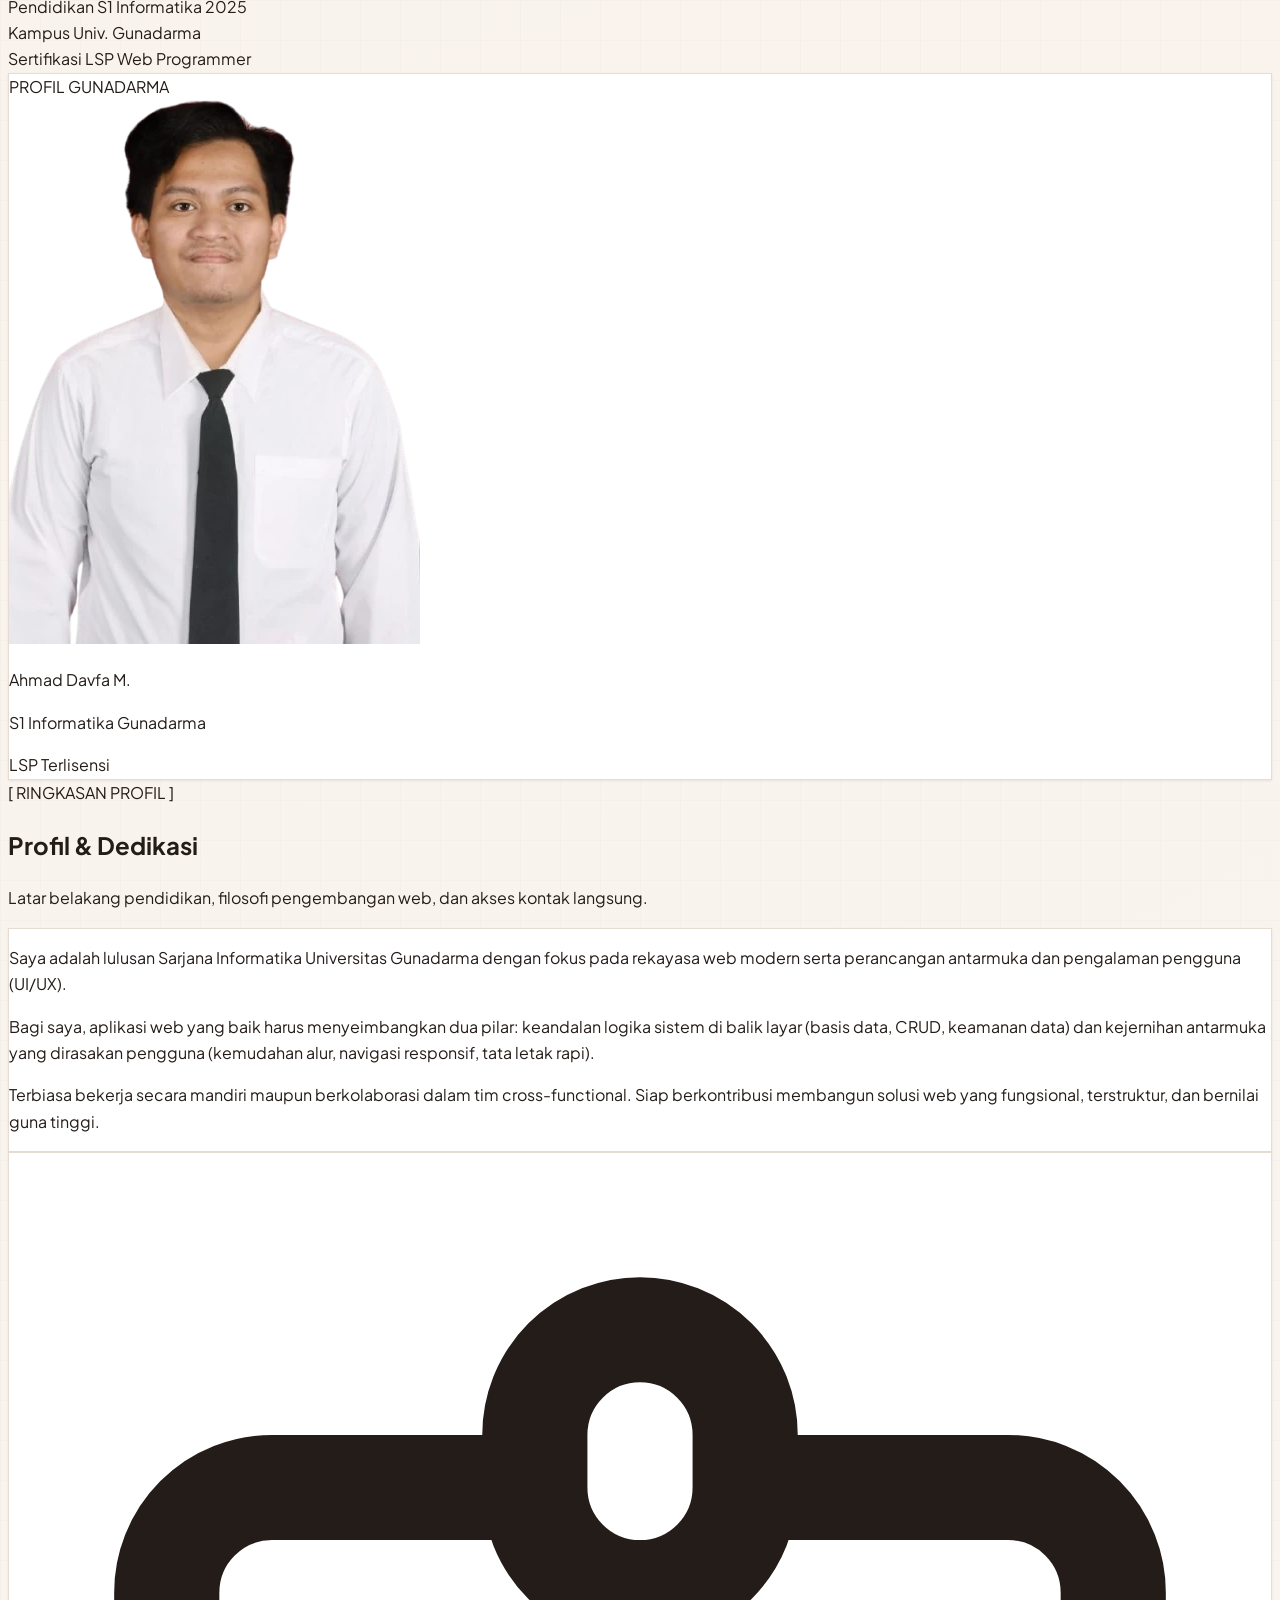
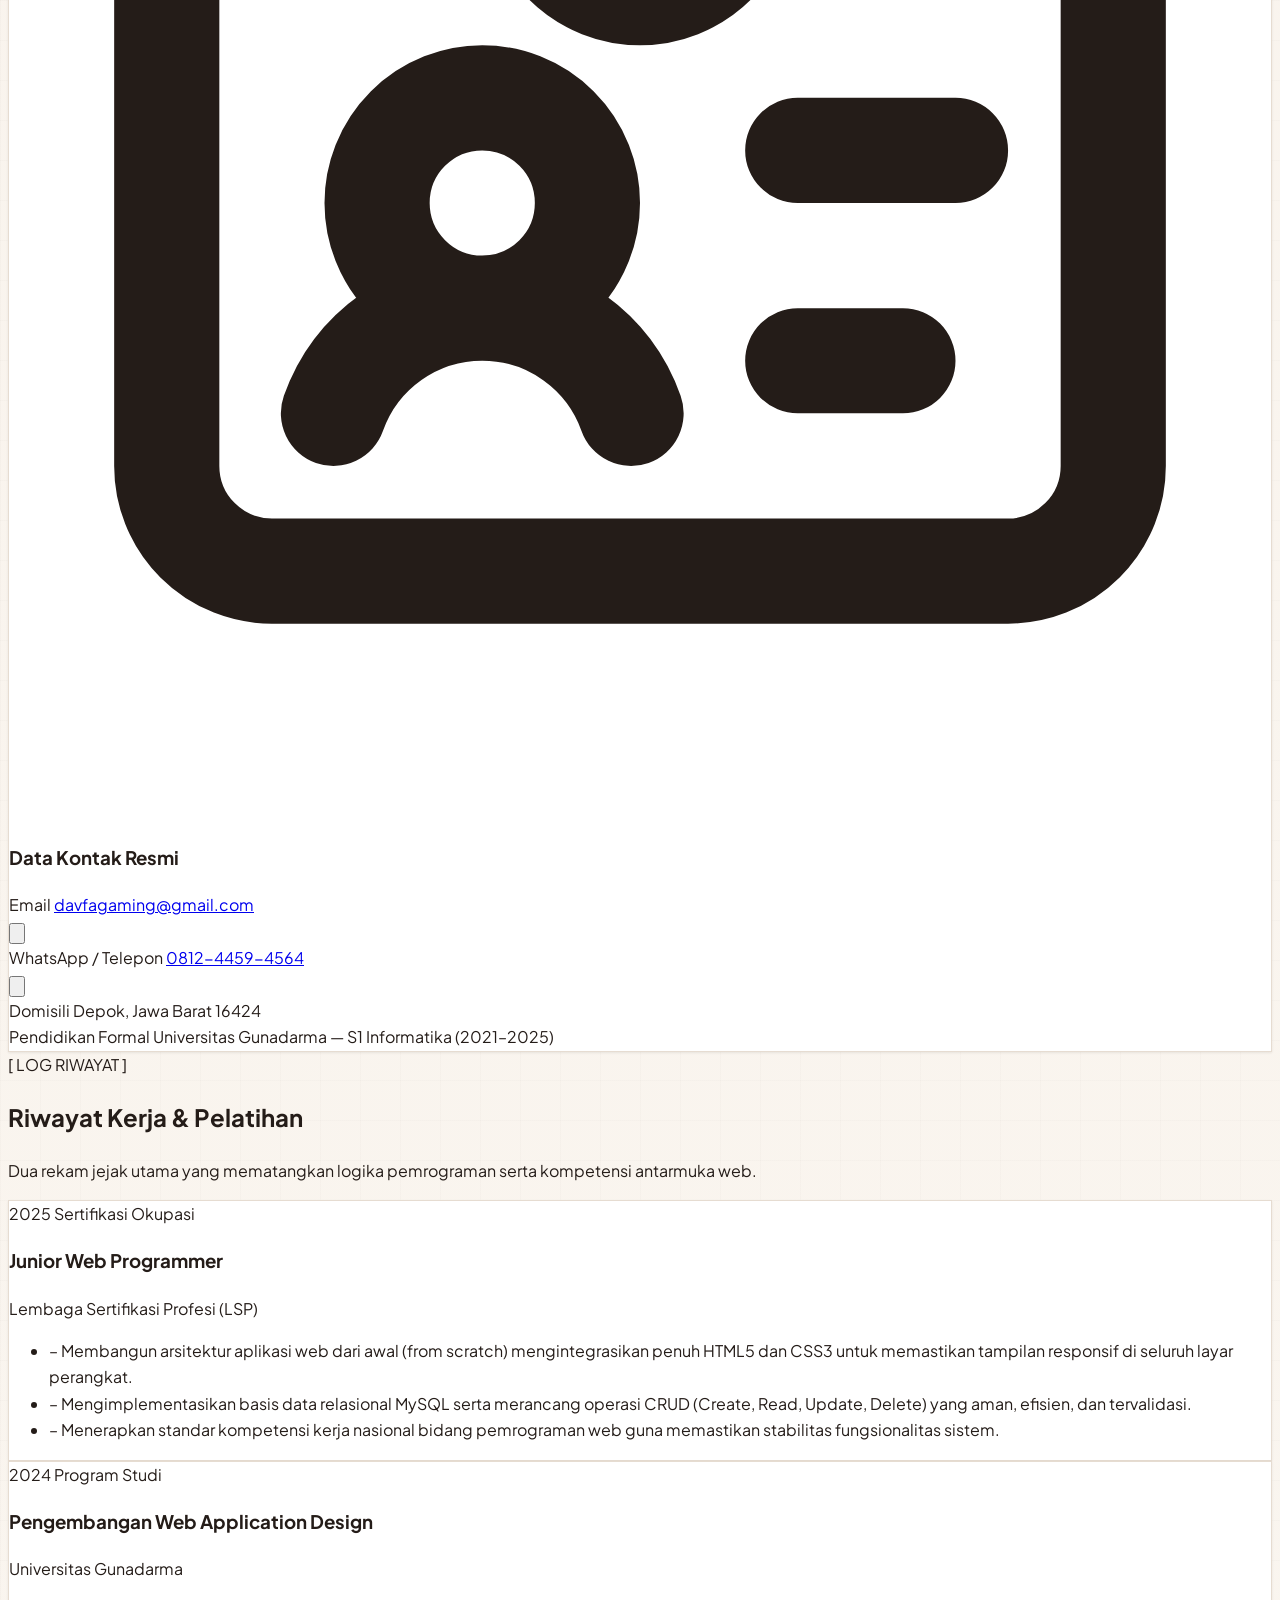
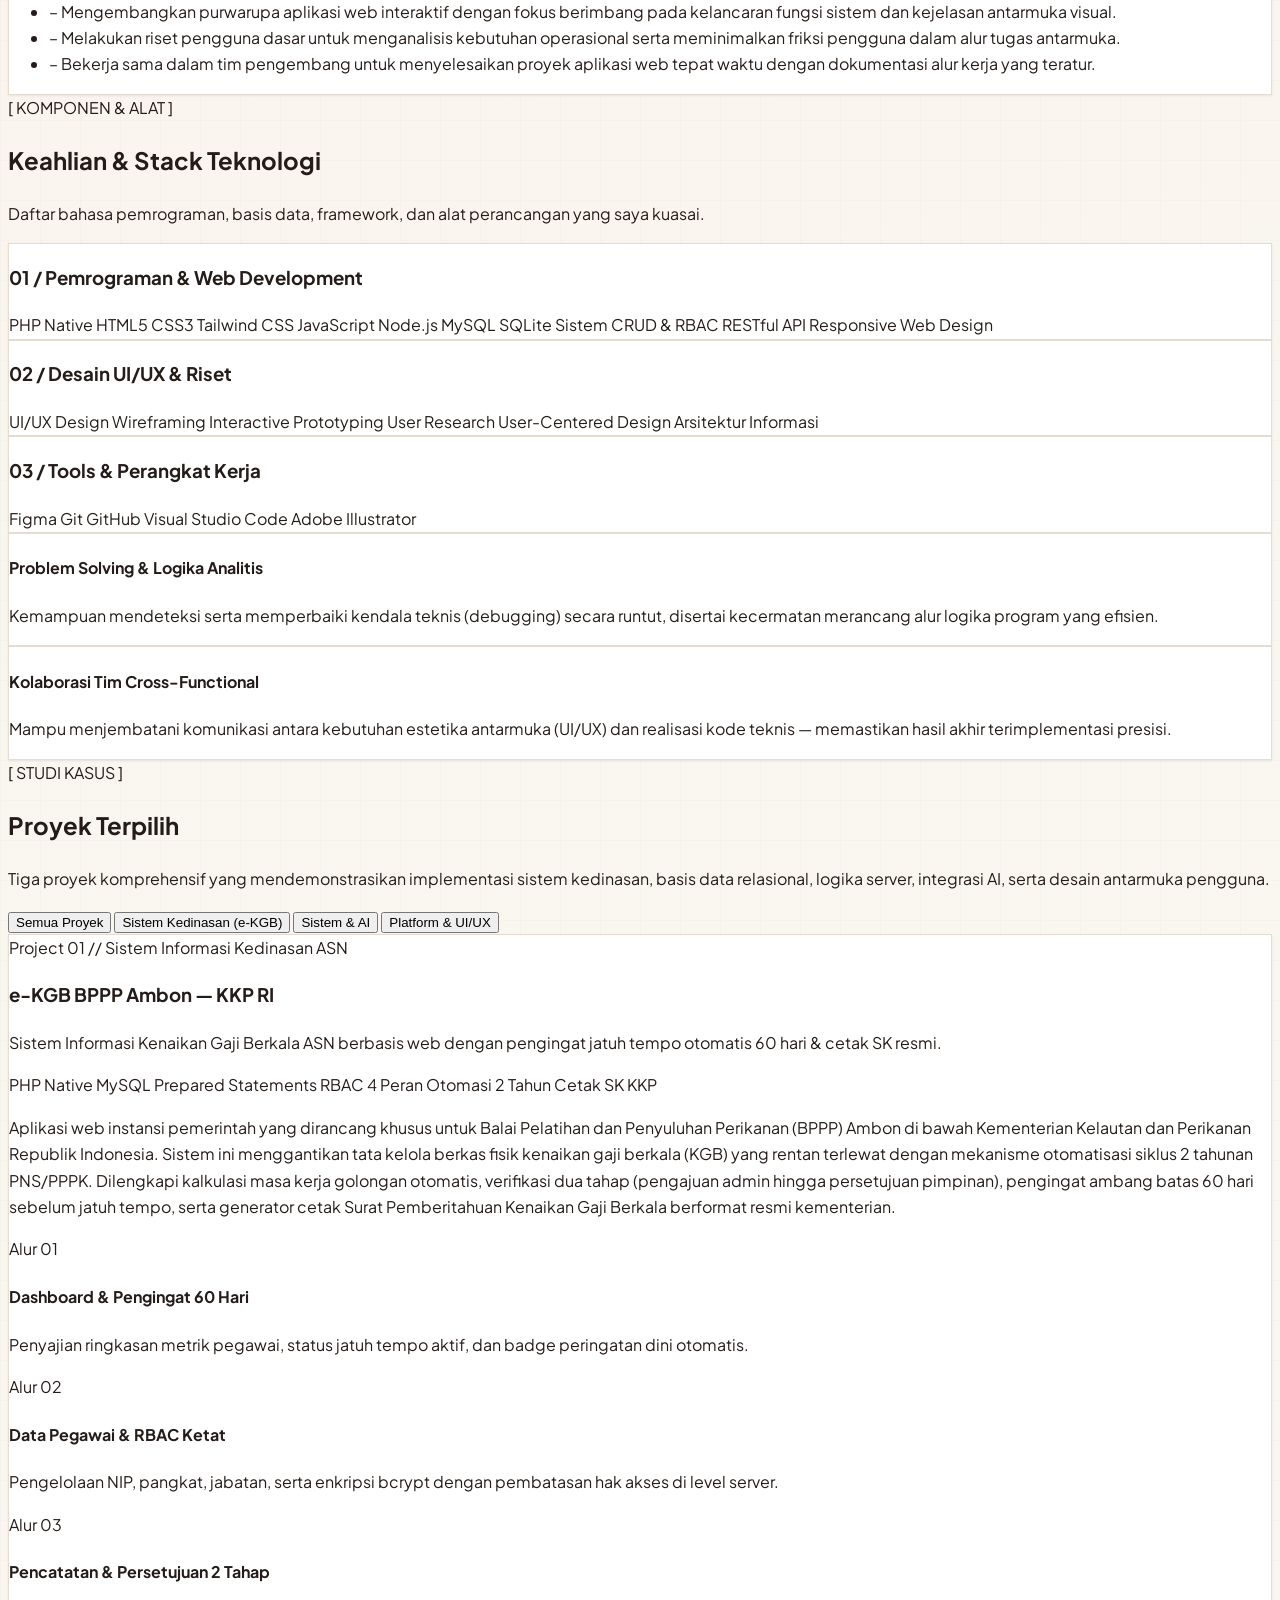
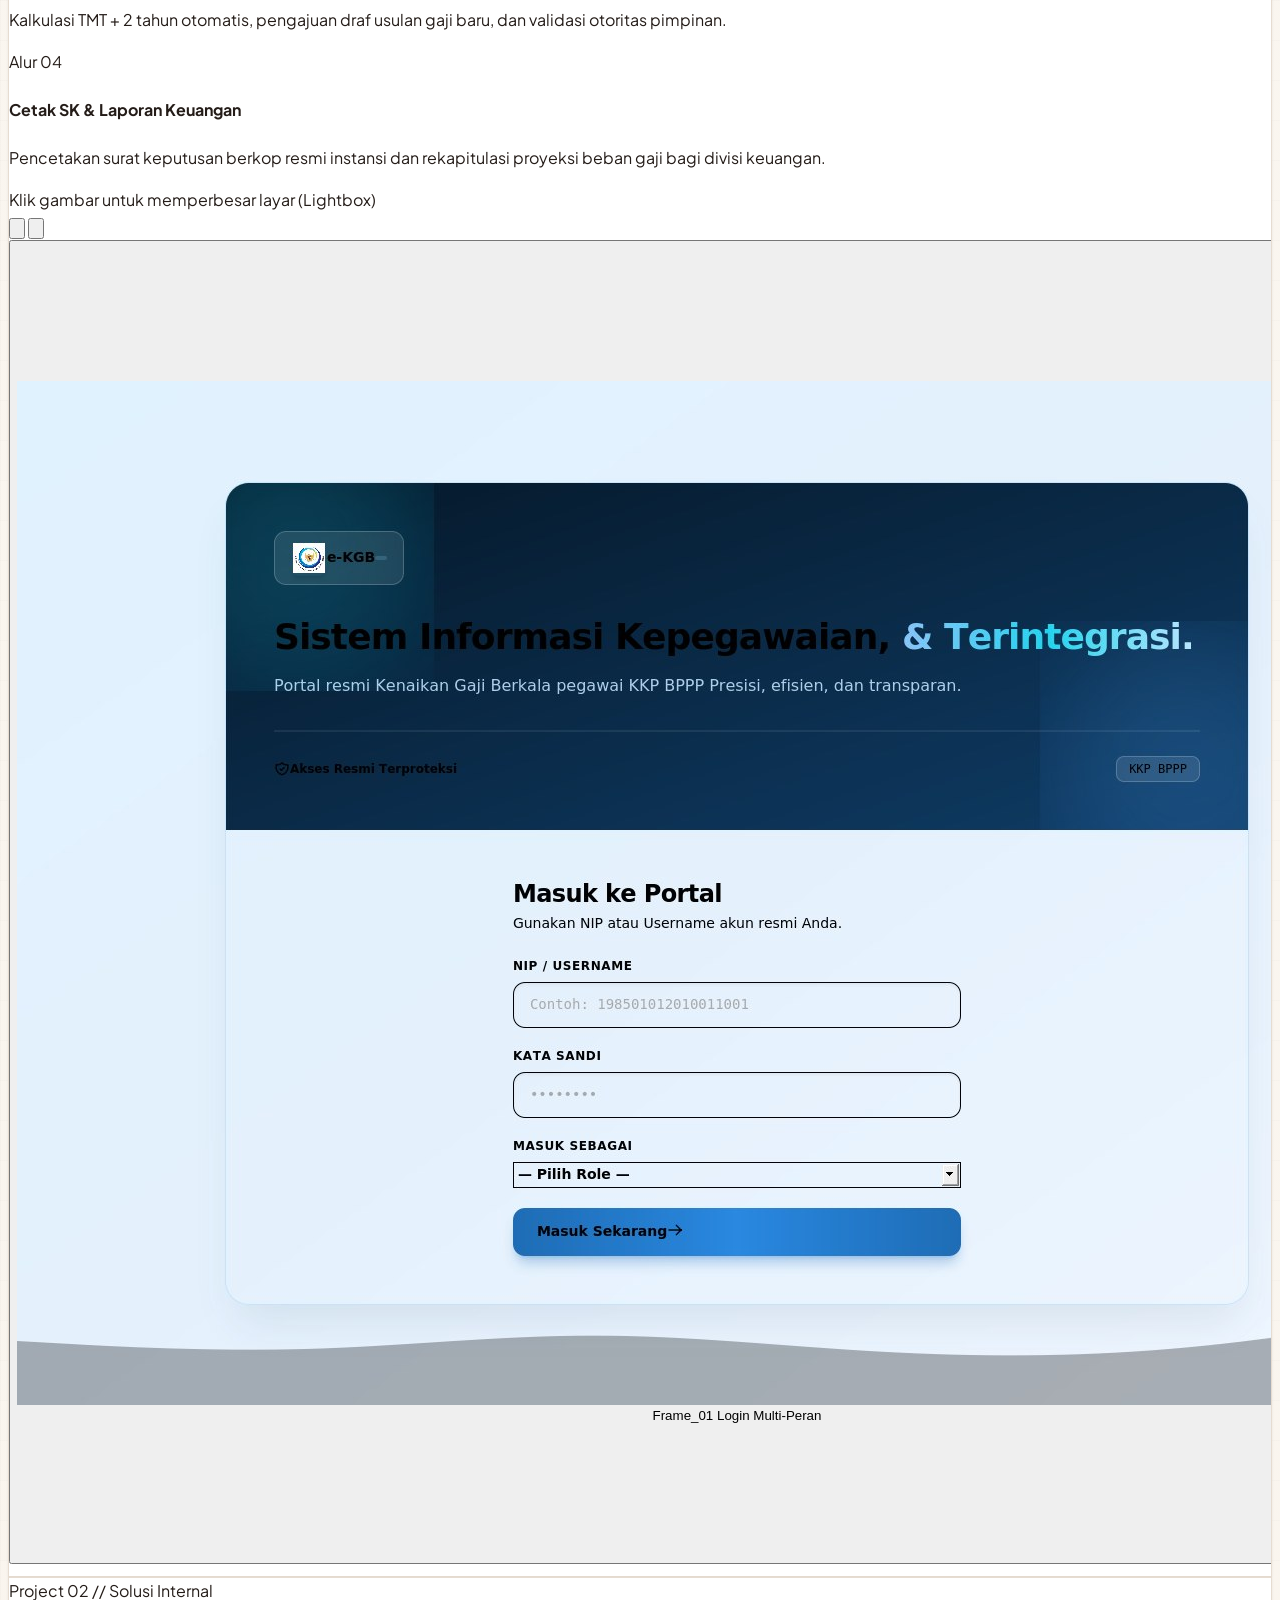
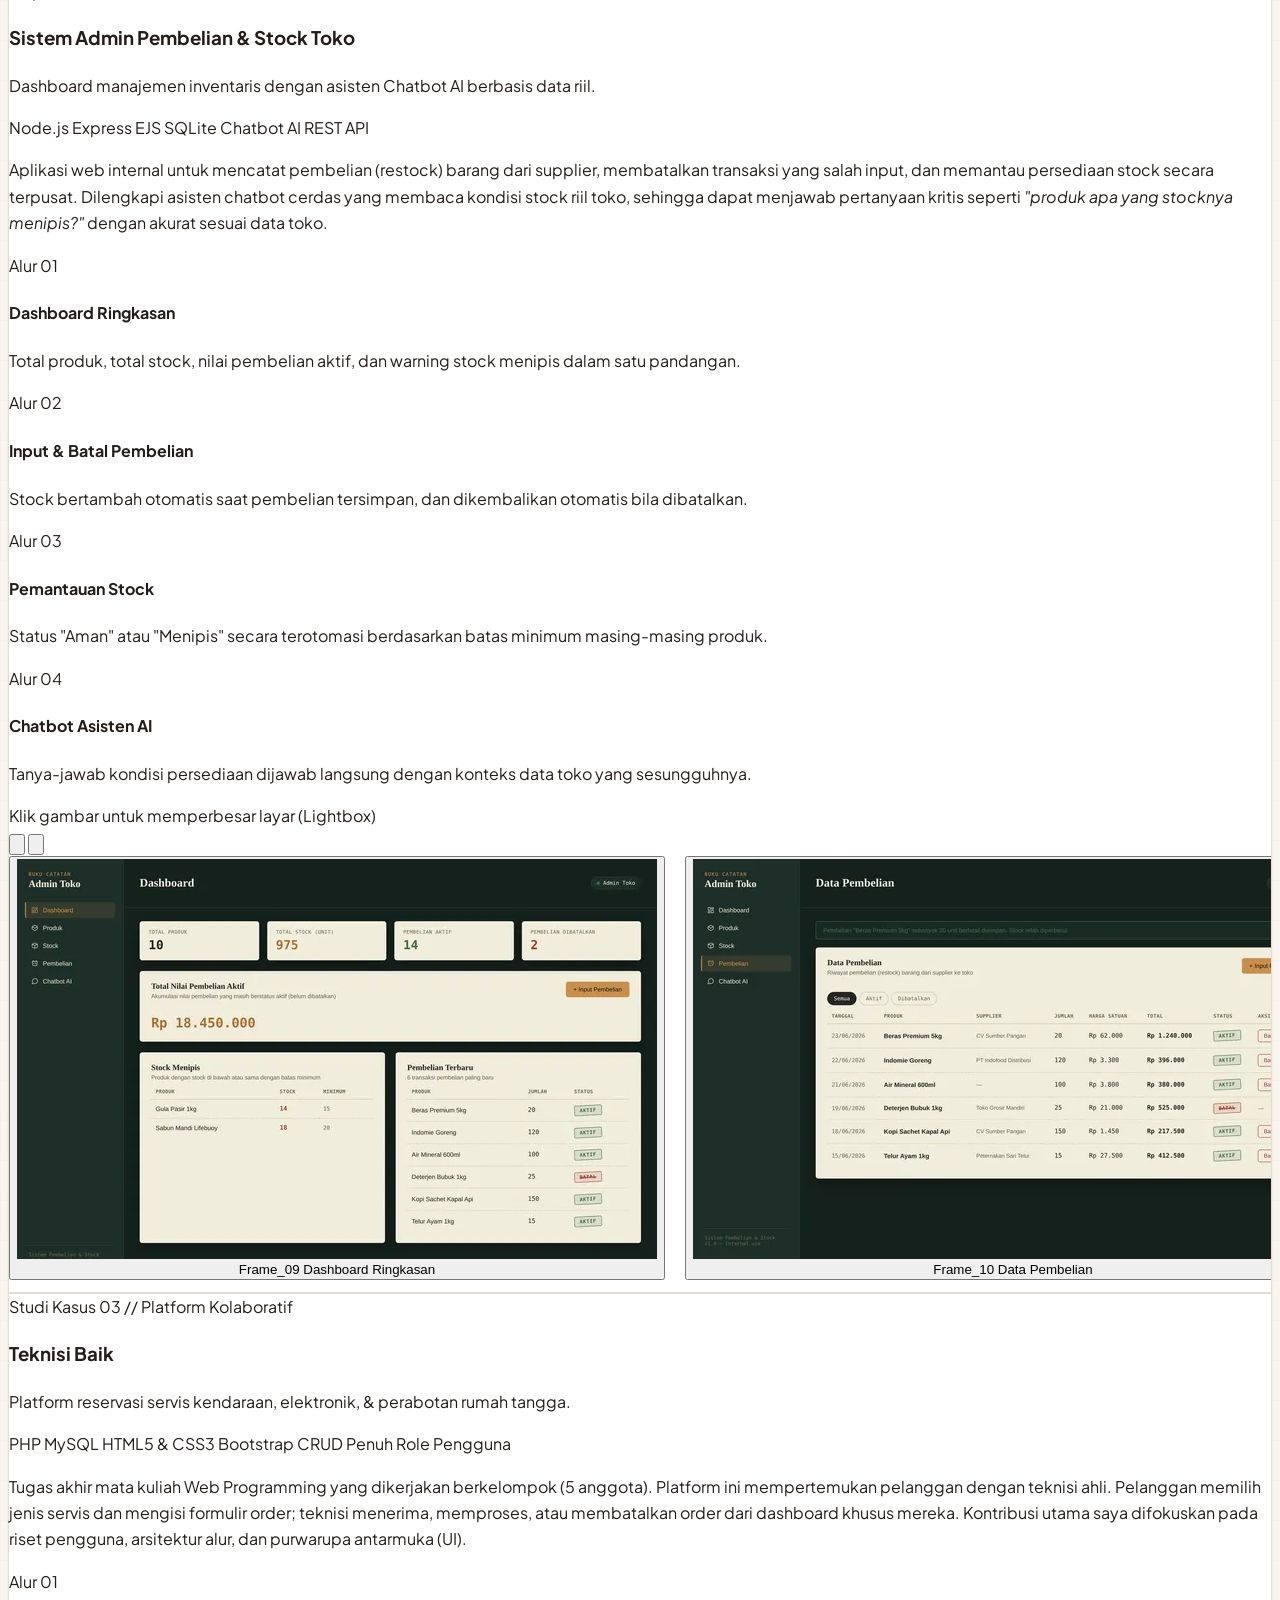
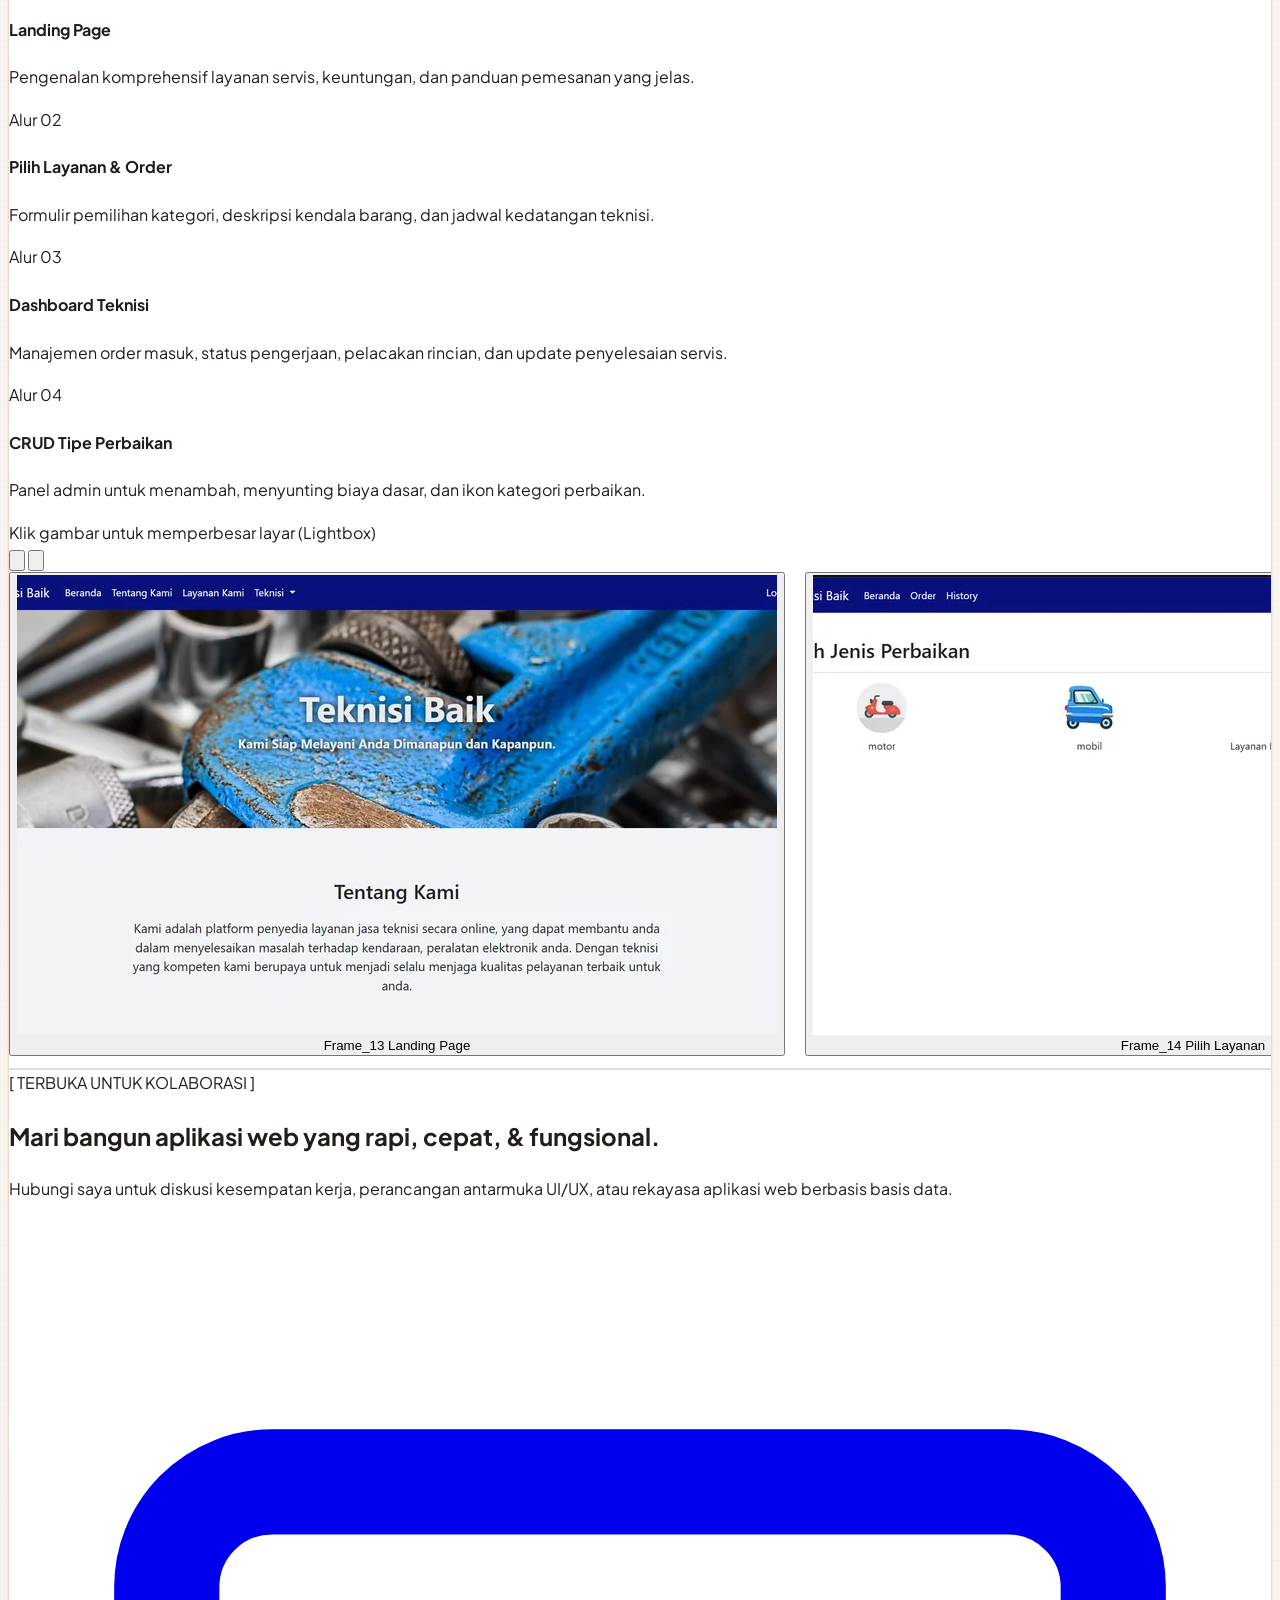
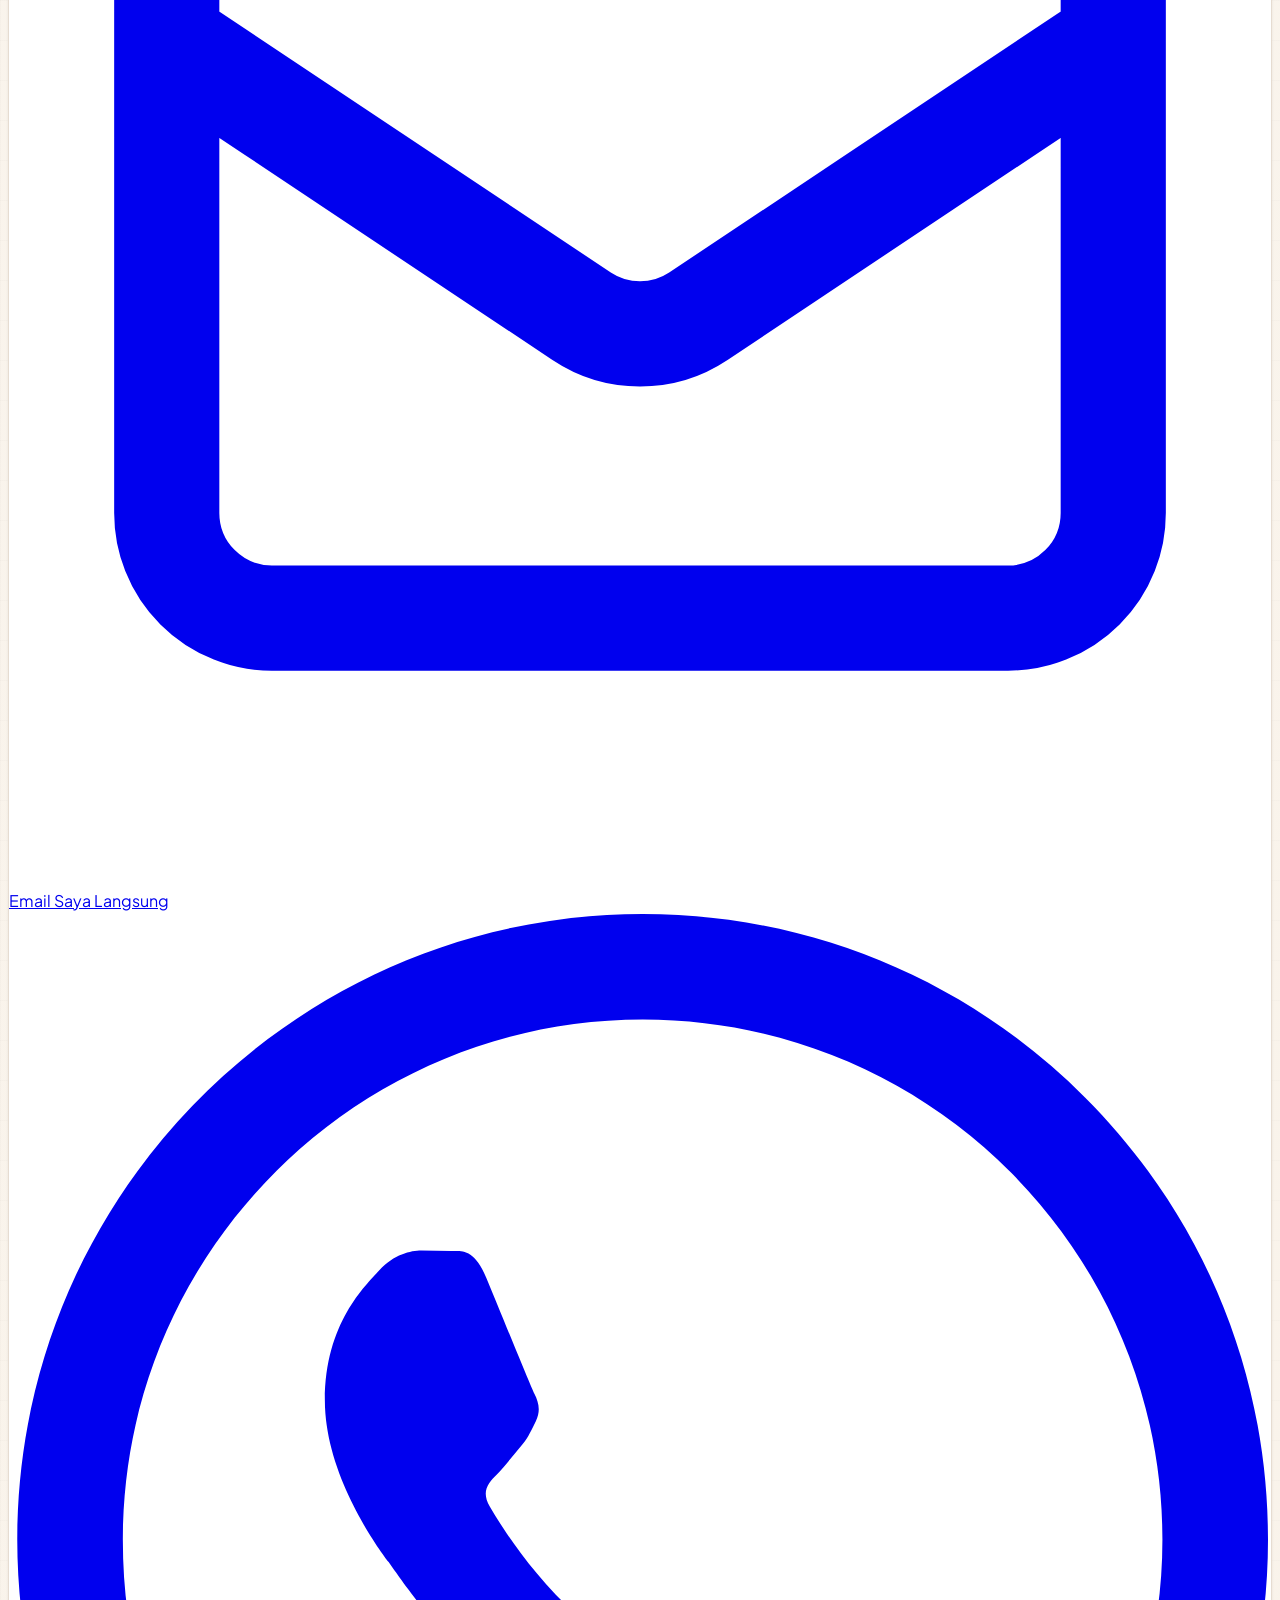
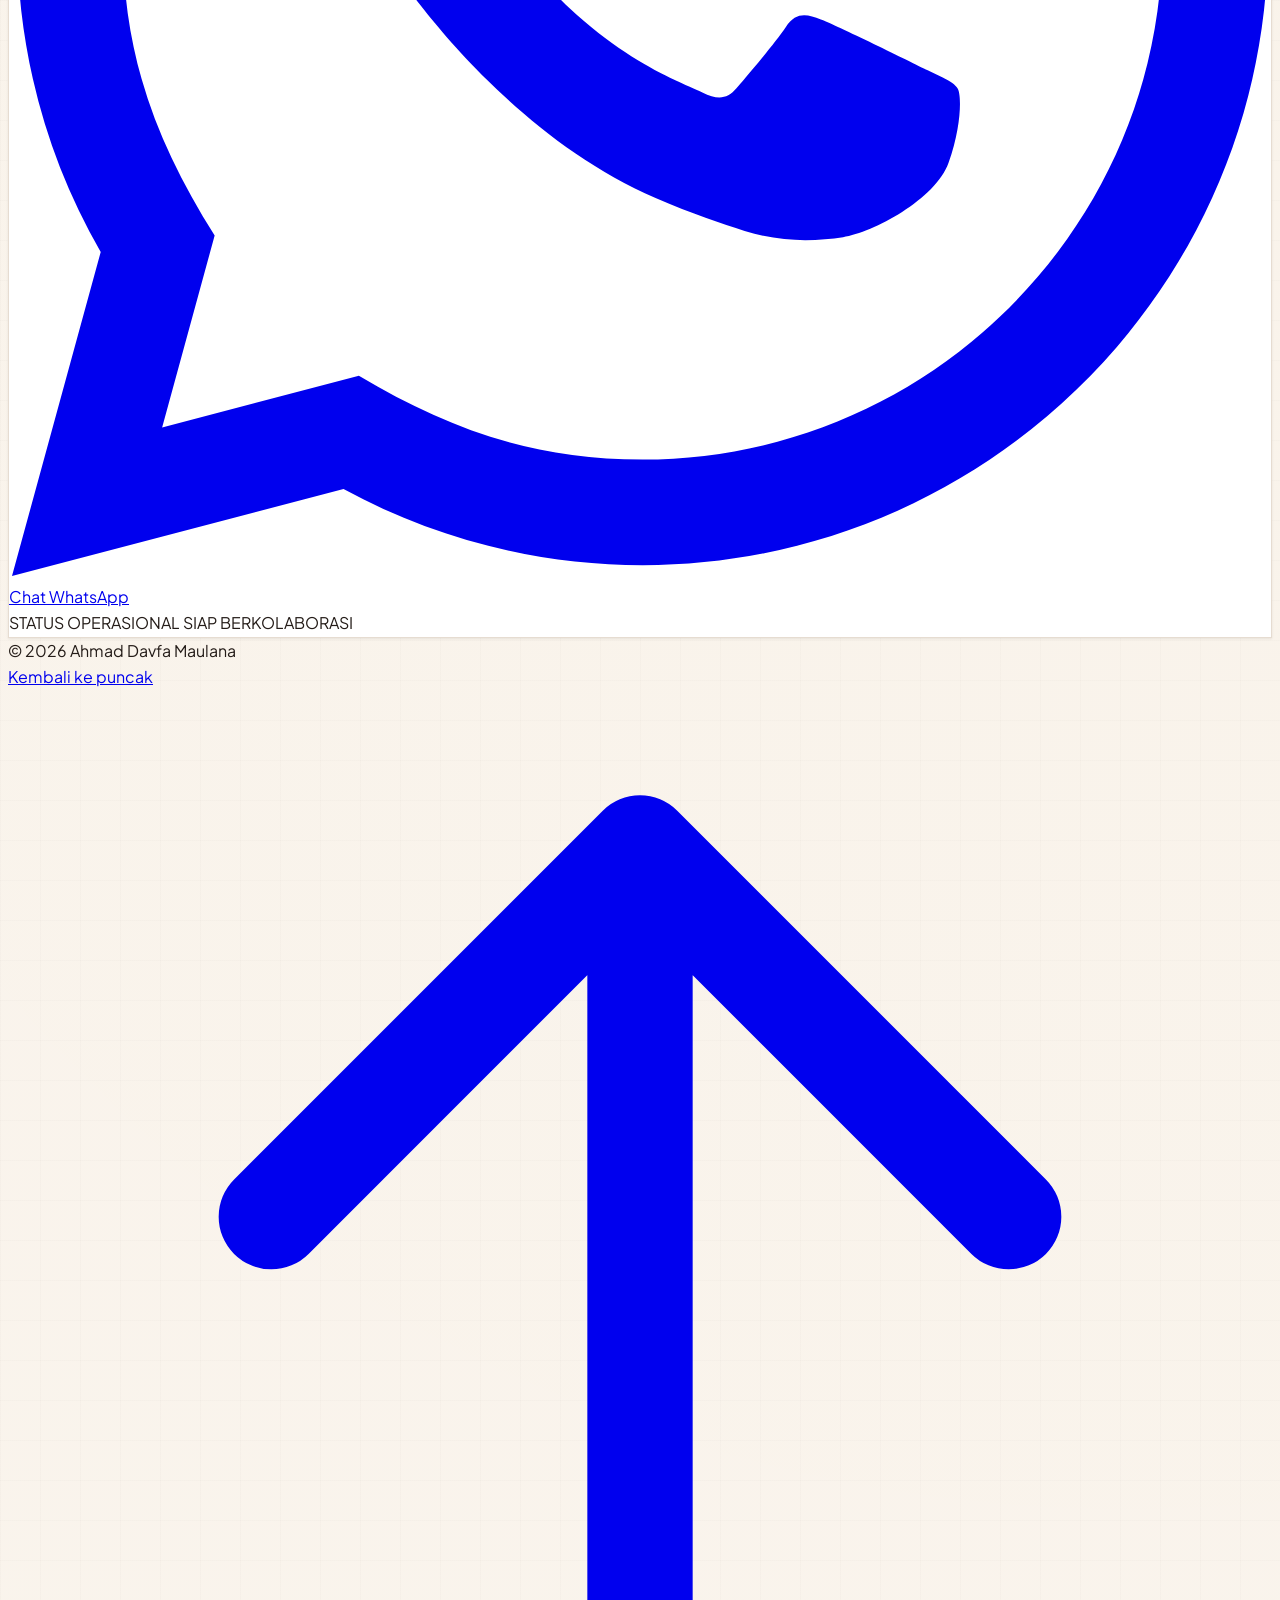
==== commit f01f11aa: "feat: implement Lenis smooth scroll, GSAP word-by-word title reveal, and Motion card entrance & hove" ====
--- a/index.html
+++ b/index.html
@@ -1275,13 +1275,14 @@
   <!-- Toast Container placeholder -->
   <div id="toast-container"></div>
 
-  <!-- Smooth Scroll (Lenis) & Scroll Animations (GSAP + ScrollTrigger) -->
+  <!-- Smooth Scroll (Lenis) & Scroll Animations (GSAP + ScrollTrigger) & Motion One -->
   <script src="https://cdn.jsdelivr.net/npm/lenis@1.1.18/dist/lenis.min.js"></script>
   <script src="https://cdn.jsdelivr.net/npm/gsap@3.12.5/dist/gsap.min.js"></script>
   <script src="https://cdn.jsdelivr.net/npm/gsap@3.12.5/dist/ScrollTrigger.min.js"></script>
+  <script src="https://cdn.jsdelivr.net/npm/motion@latest/dist/motion.js"></script>
 
   <!-- Main Application Script -->
-  <script src="assets/js/main.js?v=2.2"></script>
+  <script src="assets/js/main.js?v=2.3"></script>
 </body>
 
 </html>
--- a/assets/css/style.css
+++ b/assets/css/style.css
@@ -229,13 +229,32 @@
   display: inline-block;
   overflow: hidden;
   vertical-align: bottom;
-  padding-block: 0.08em;
-  margin-block: -0.08em;
+  padding-bottom: 0.12em;
+  margin-bottom: -0.12em;
+  perspective: 800px;
 }
 
 .gsap-word-inner {
   display: inline-block;
   will-change: transform, opacity;
+  transform-origin: bottom center;
+}
+
+/* Lenis Smooth Scroll Configuration */
+html.lenis, html.lenis body {
+  height: auto;
+}
+.lenis.lenis-smooth {
+  scroll-behavior: auto !important;
+}
+.lenis.lenis-smooth [data-lenis-prevent] {
+  overscroll-behavior: contain;
+}
+.lenis.lenis-stopped {
+  overflow: hidden;
+}
+.lenis.lenis-smooth iframe {
+  pointer-events: none;
 }
 
 /* Scroll Reveal Animations */
